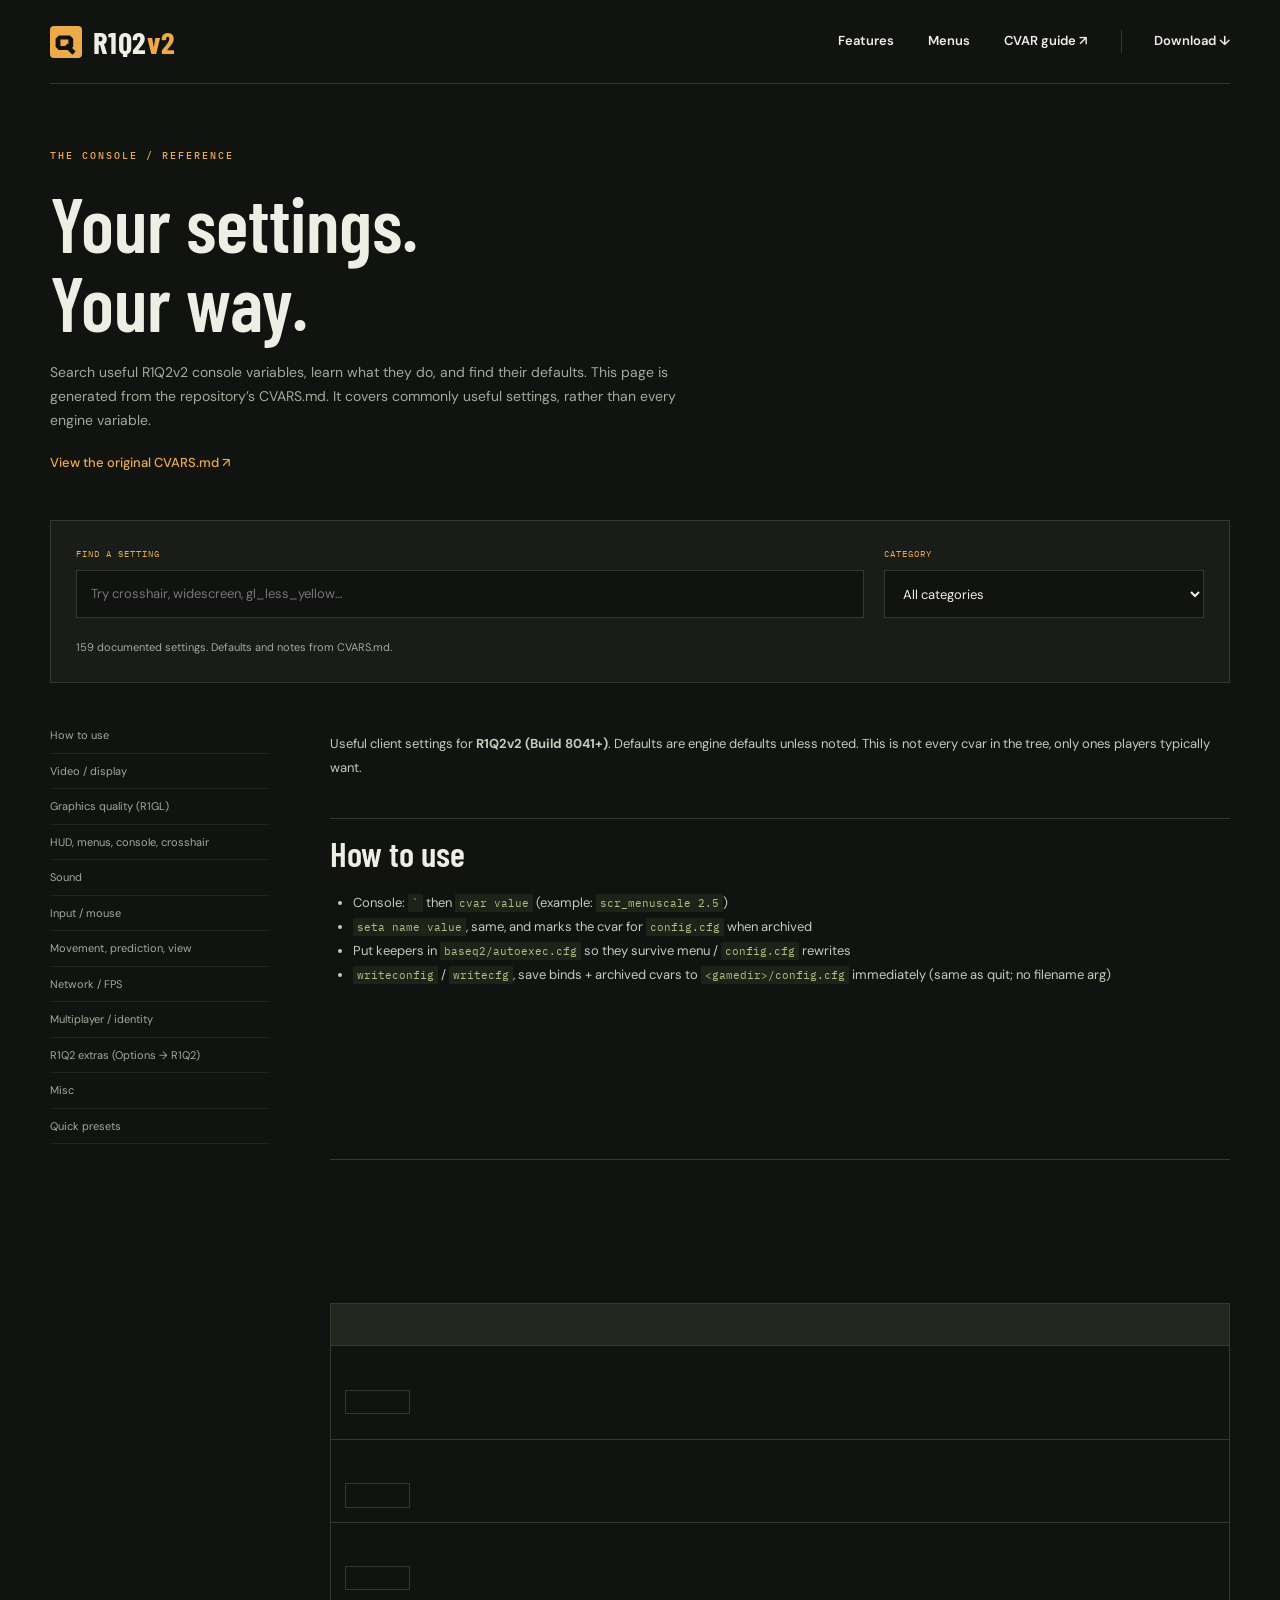
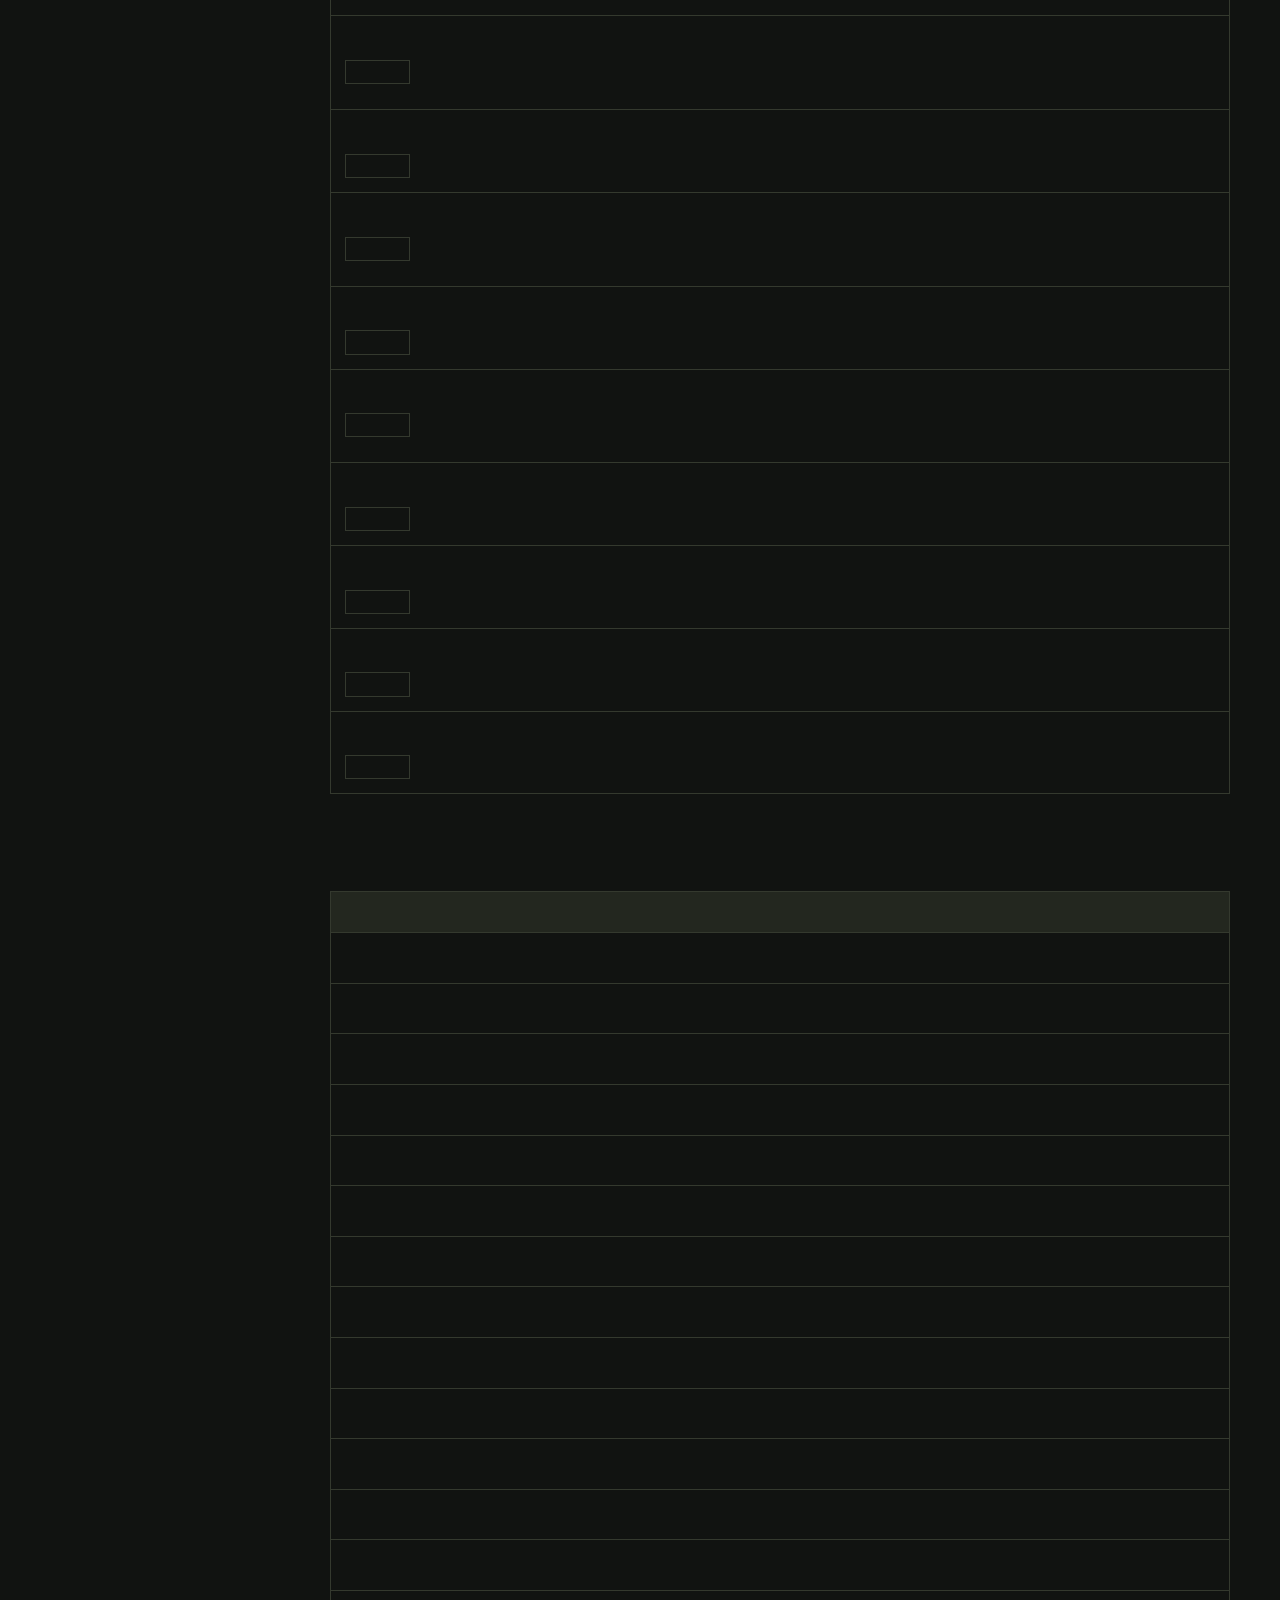
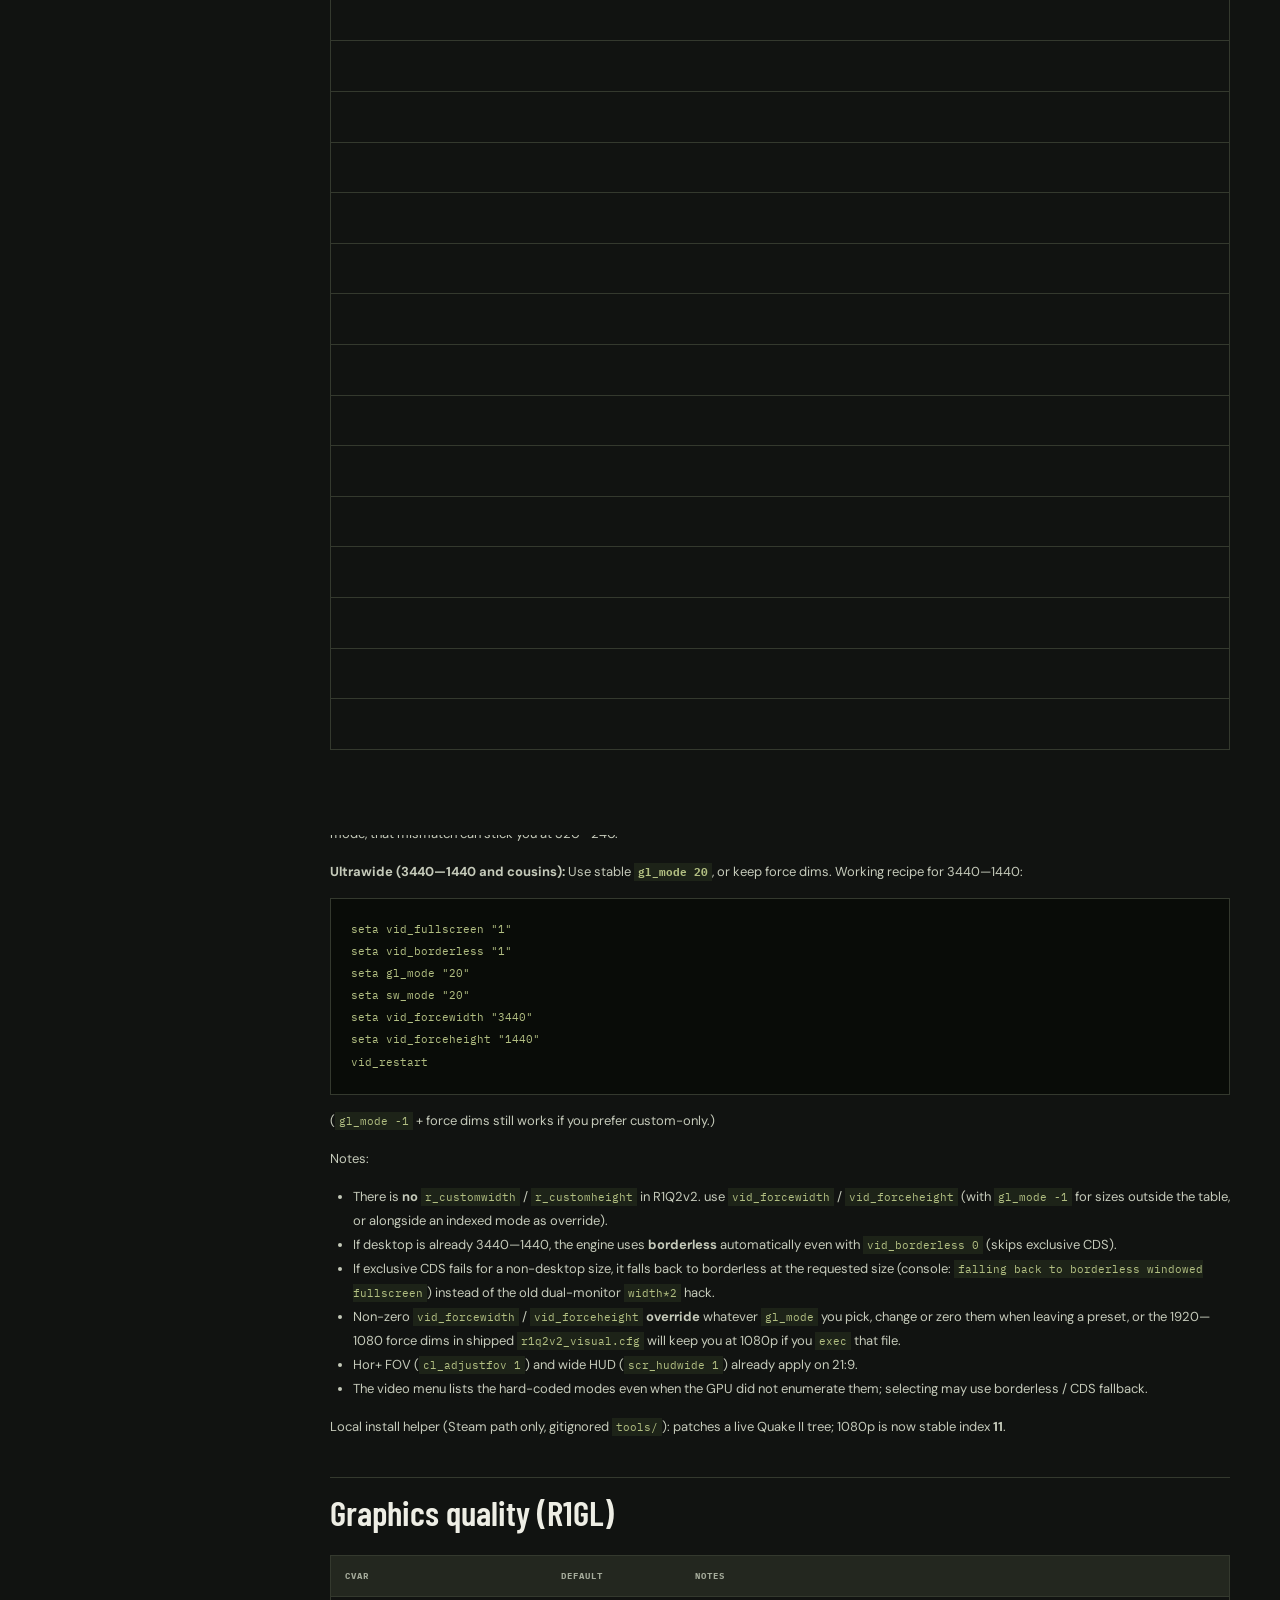
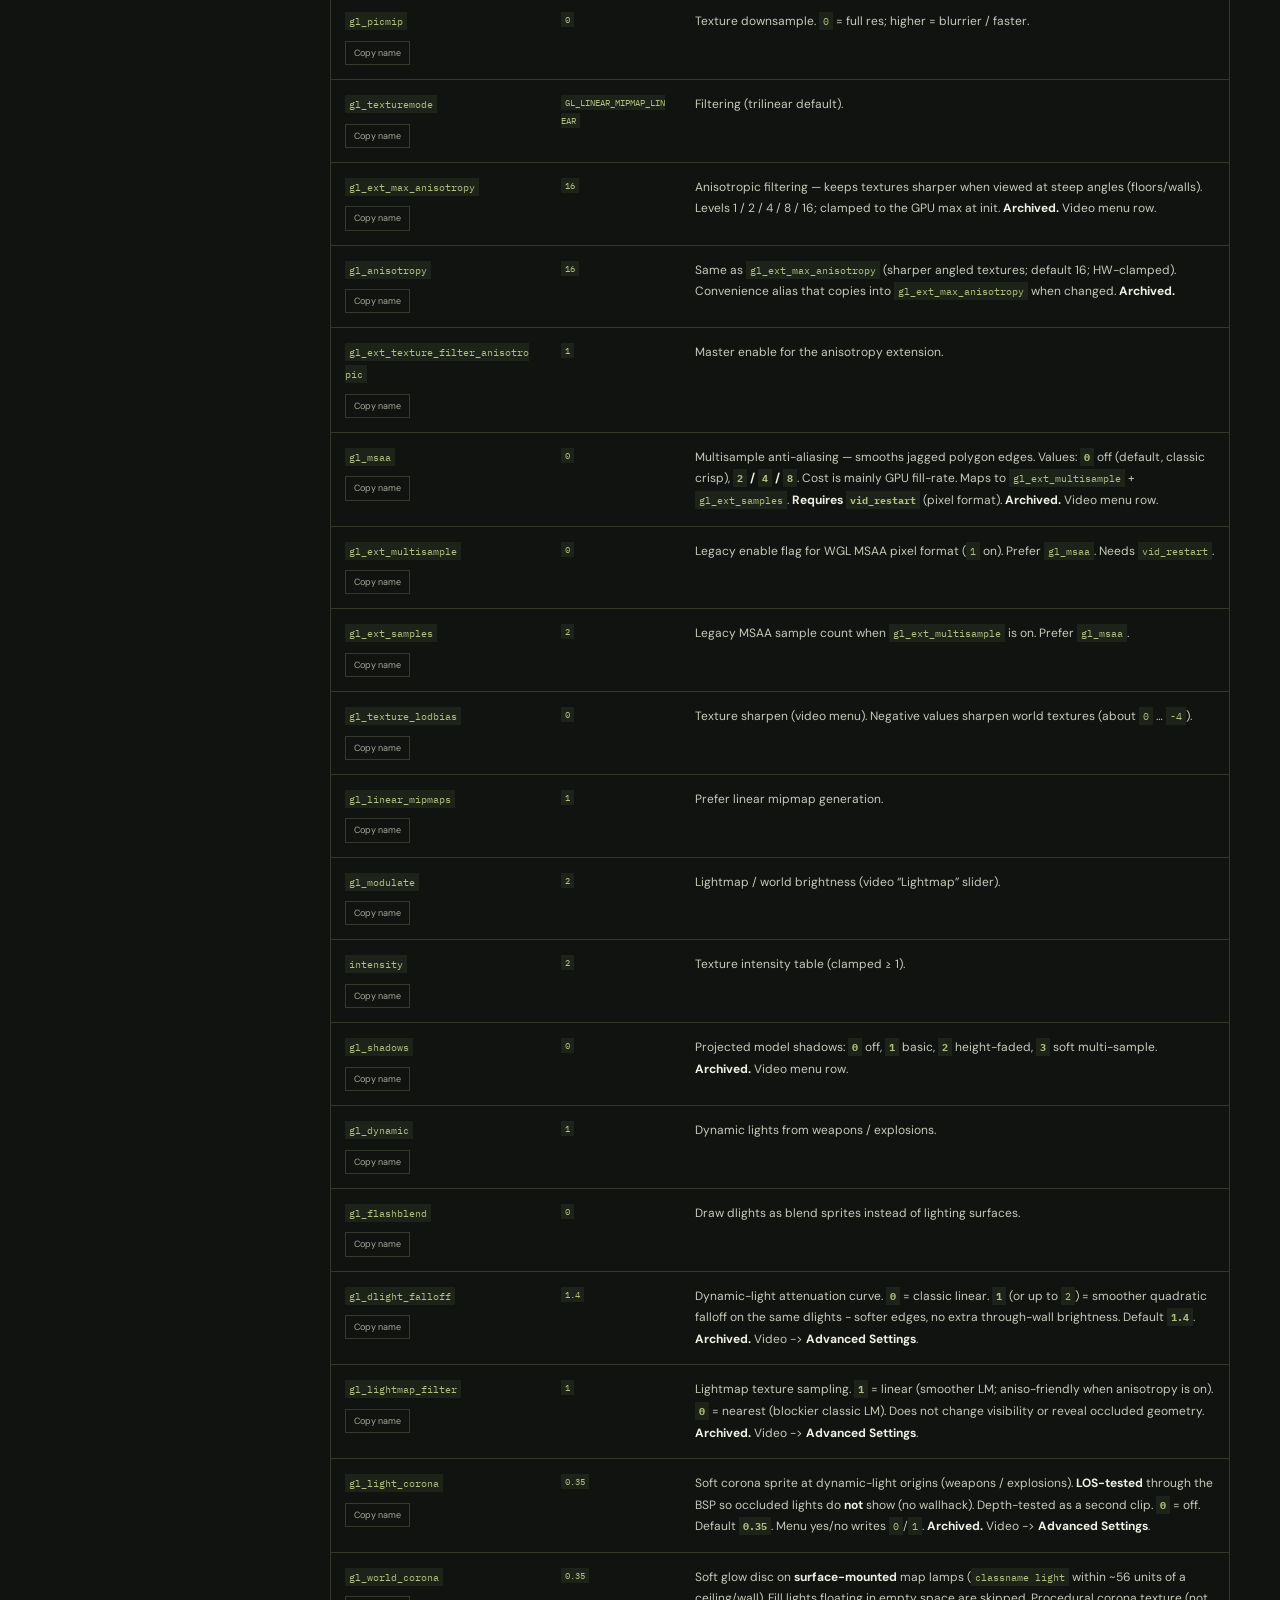
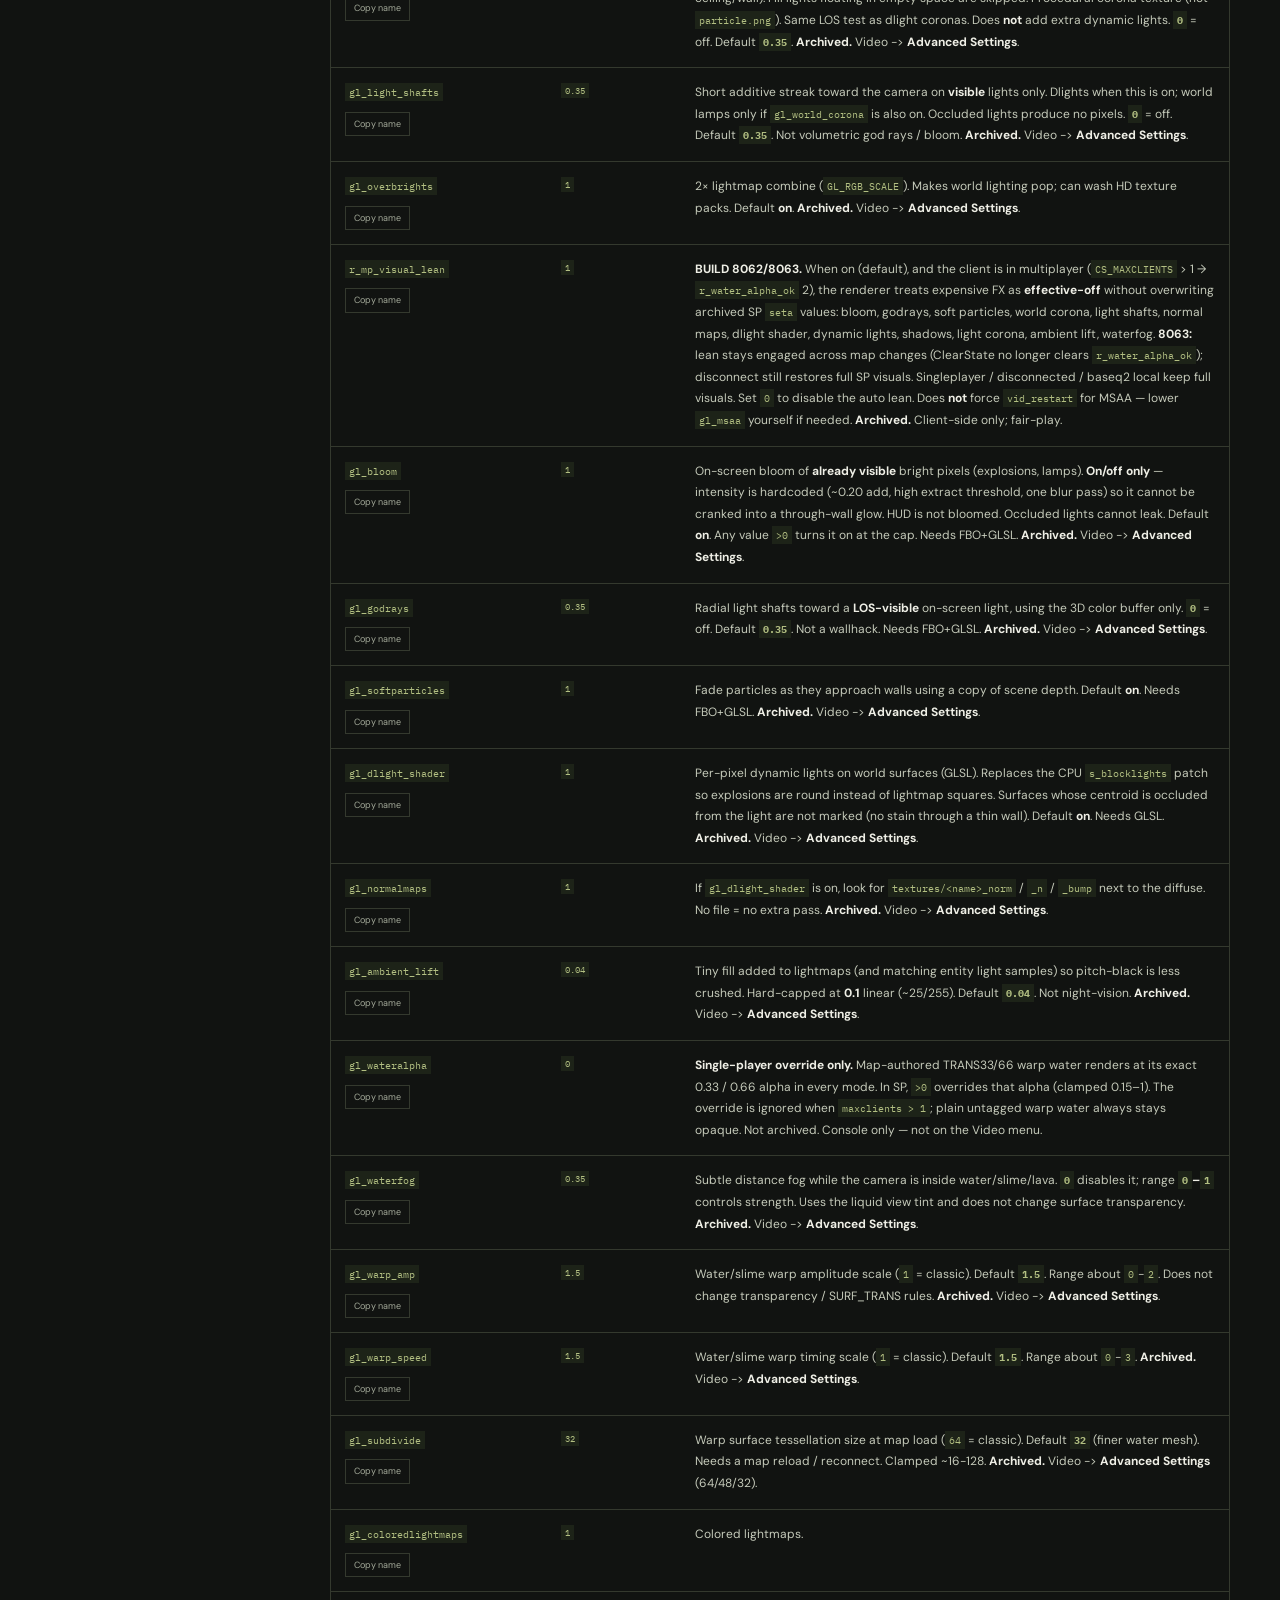
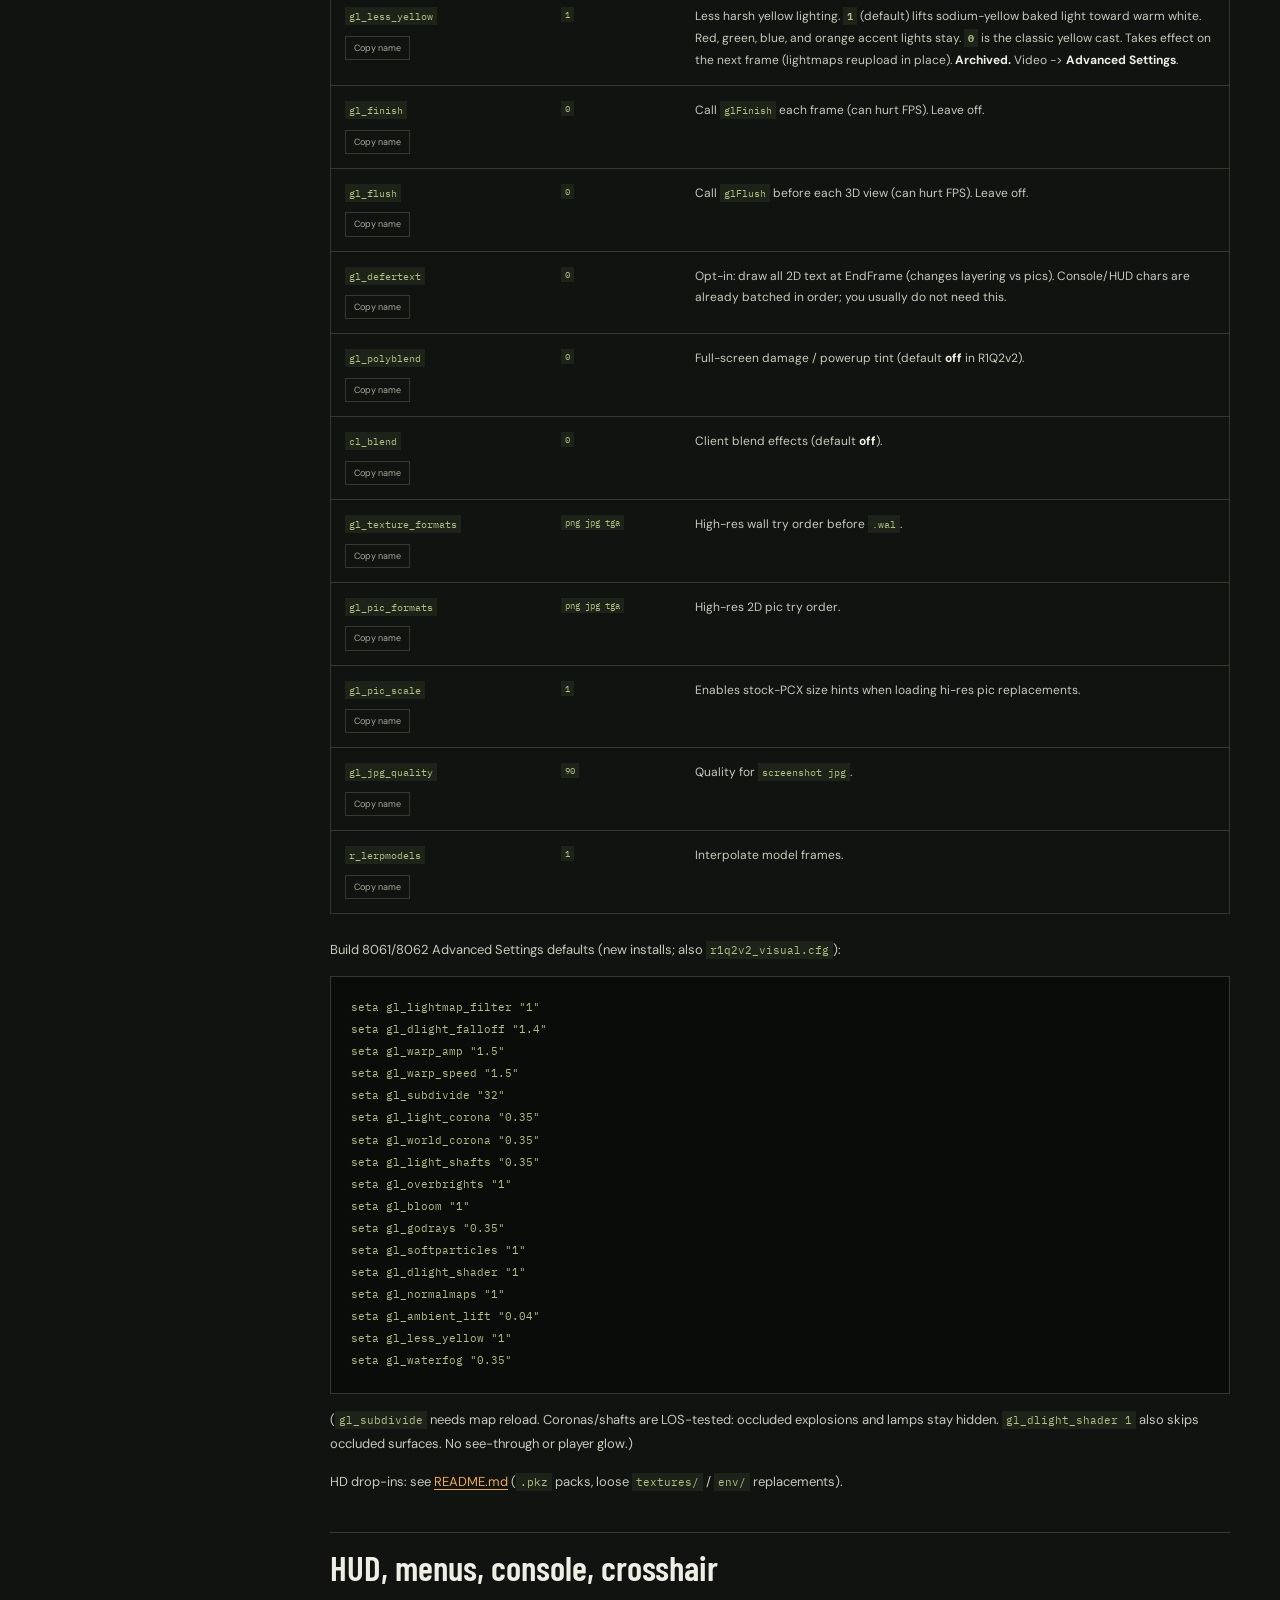
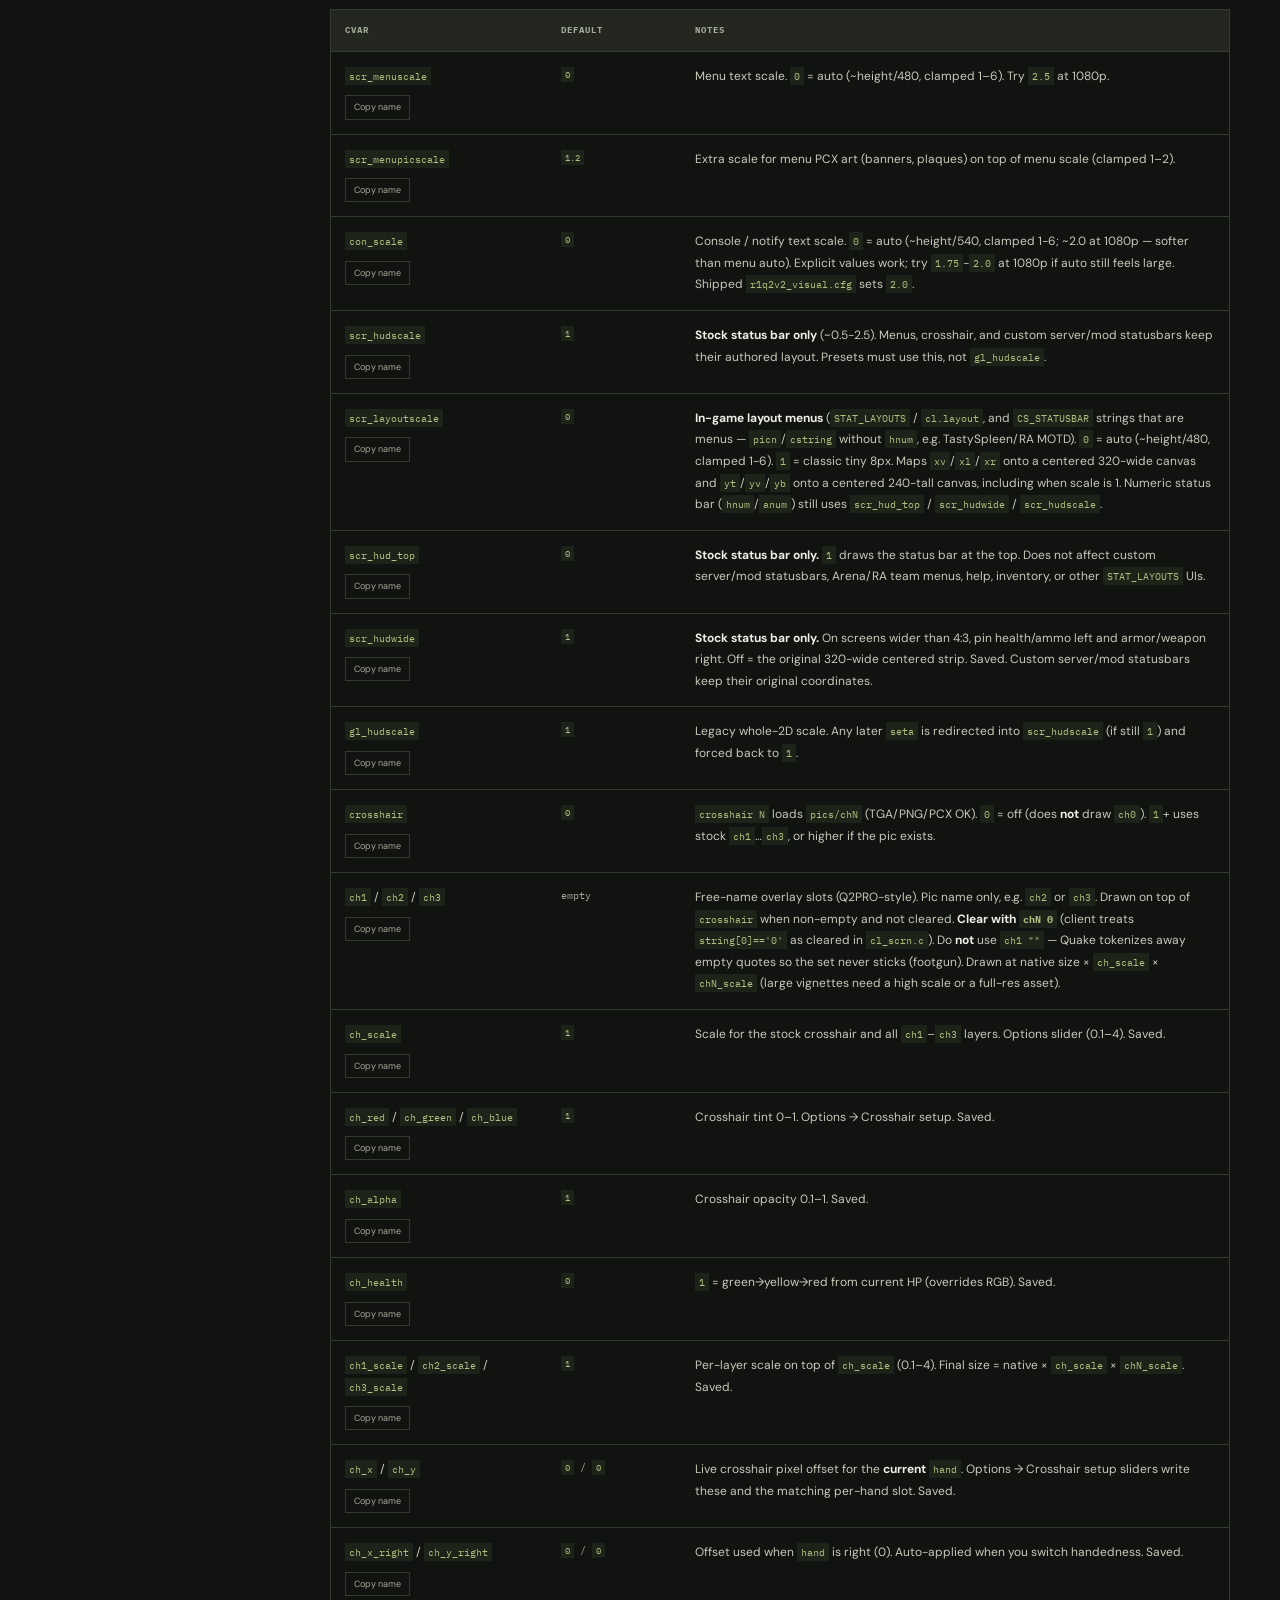
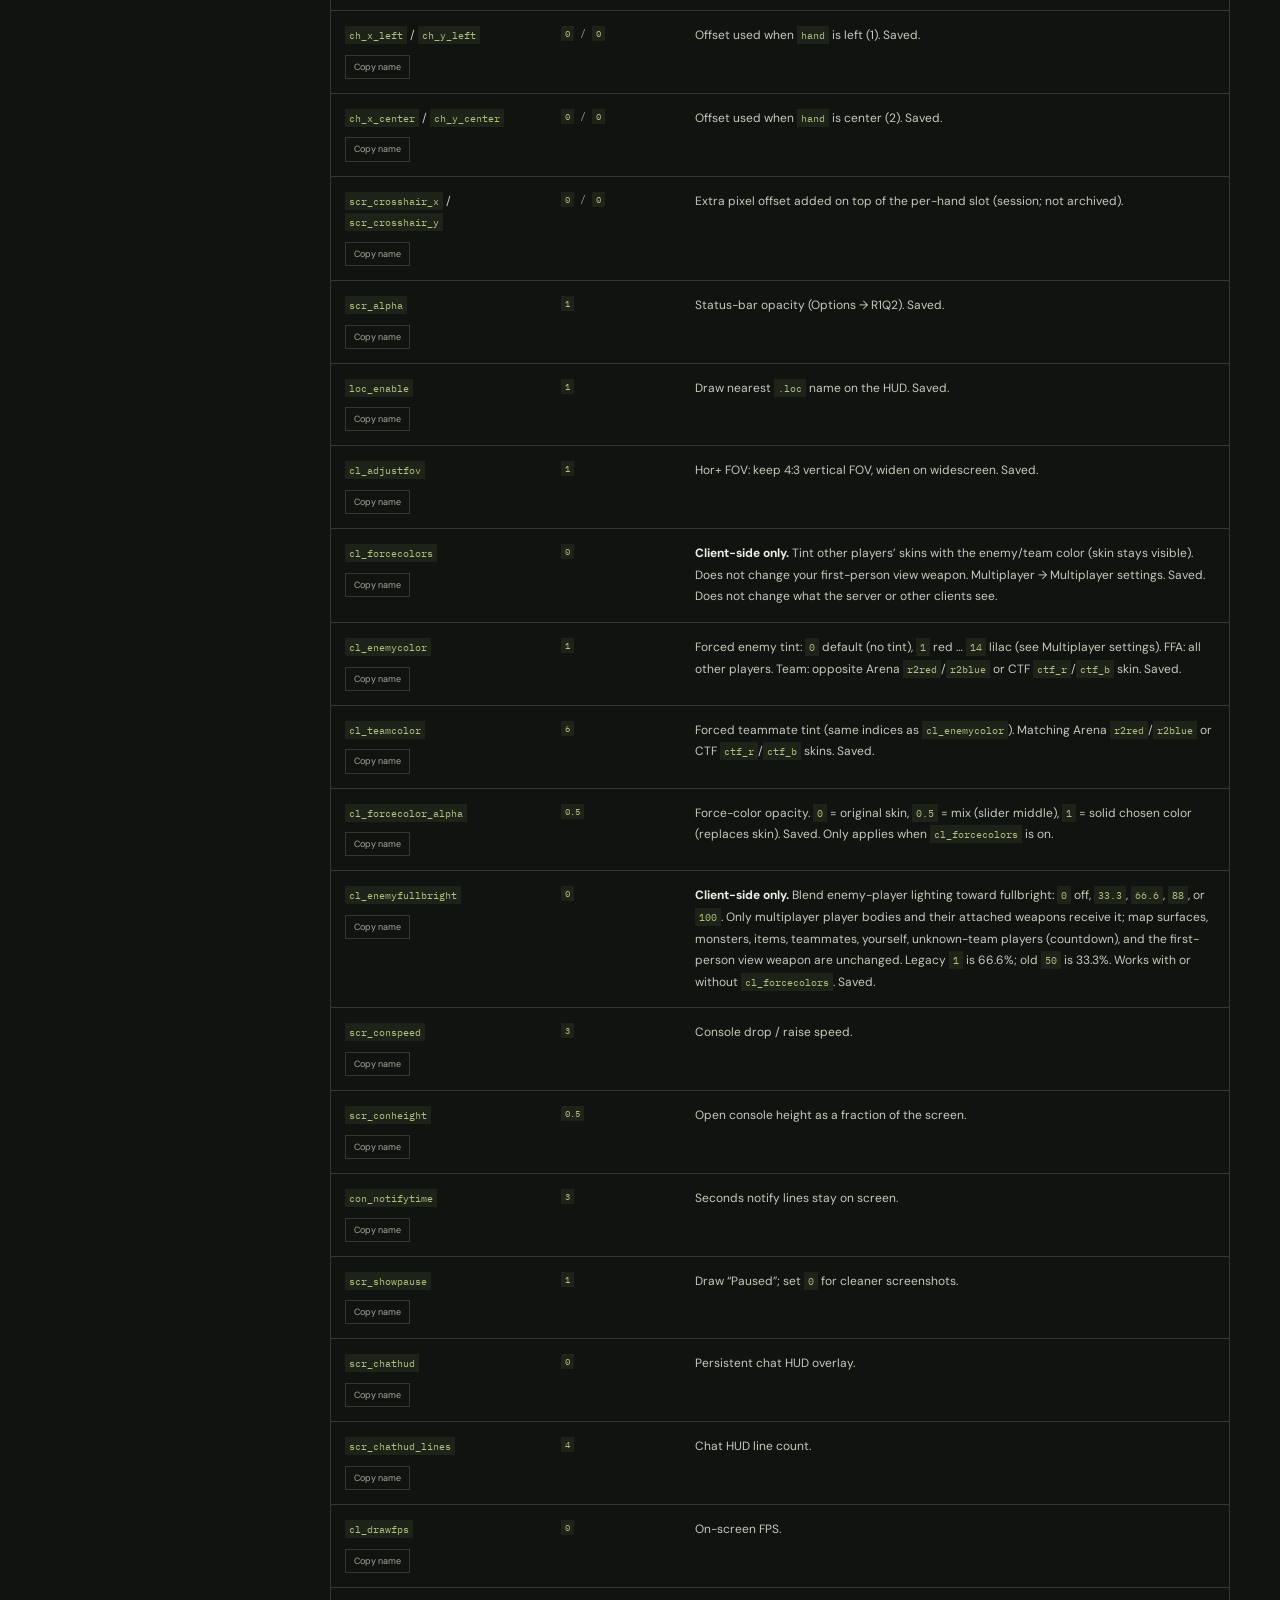
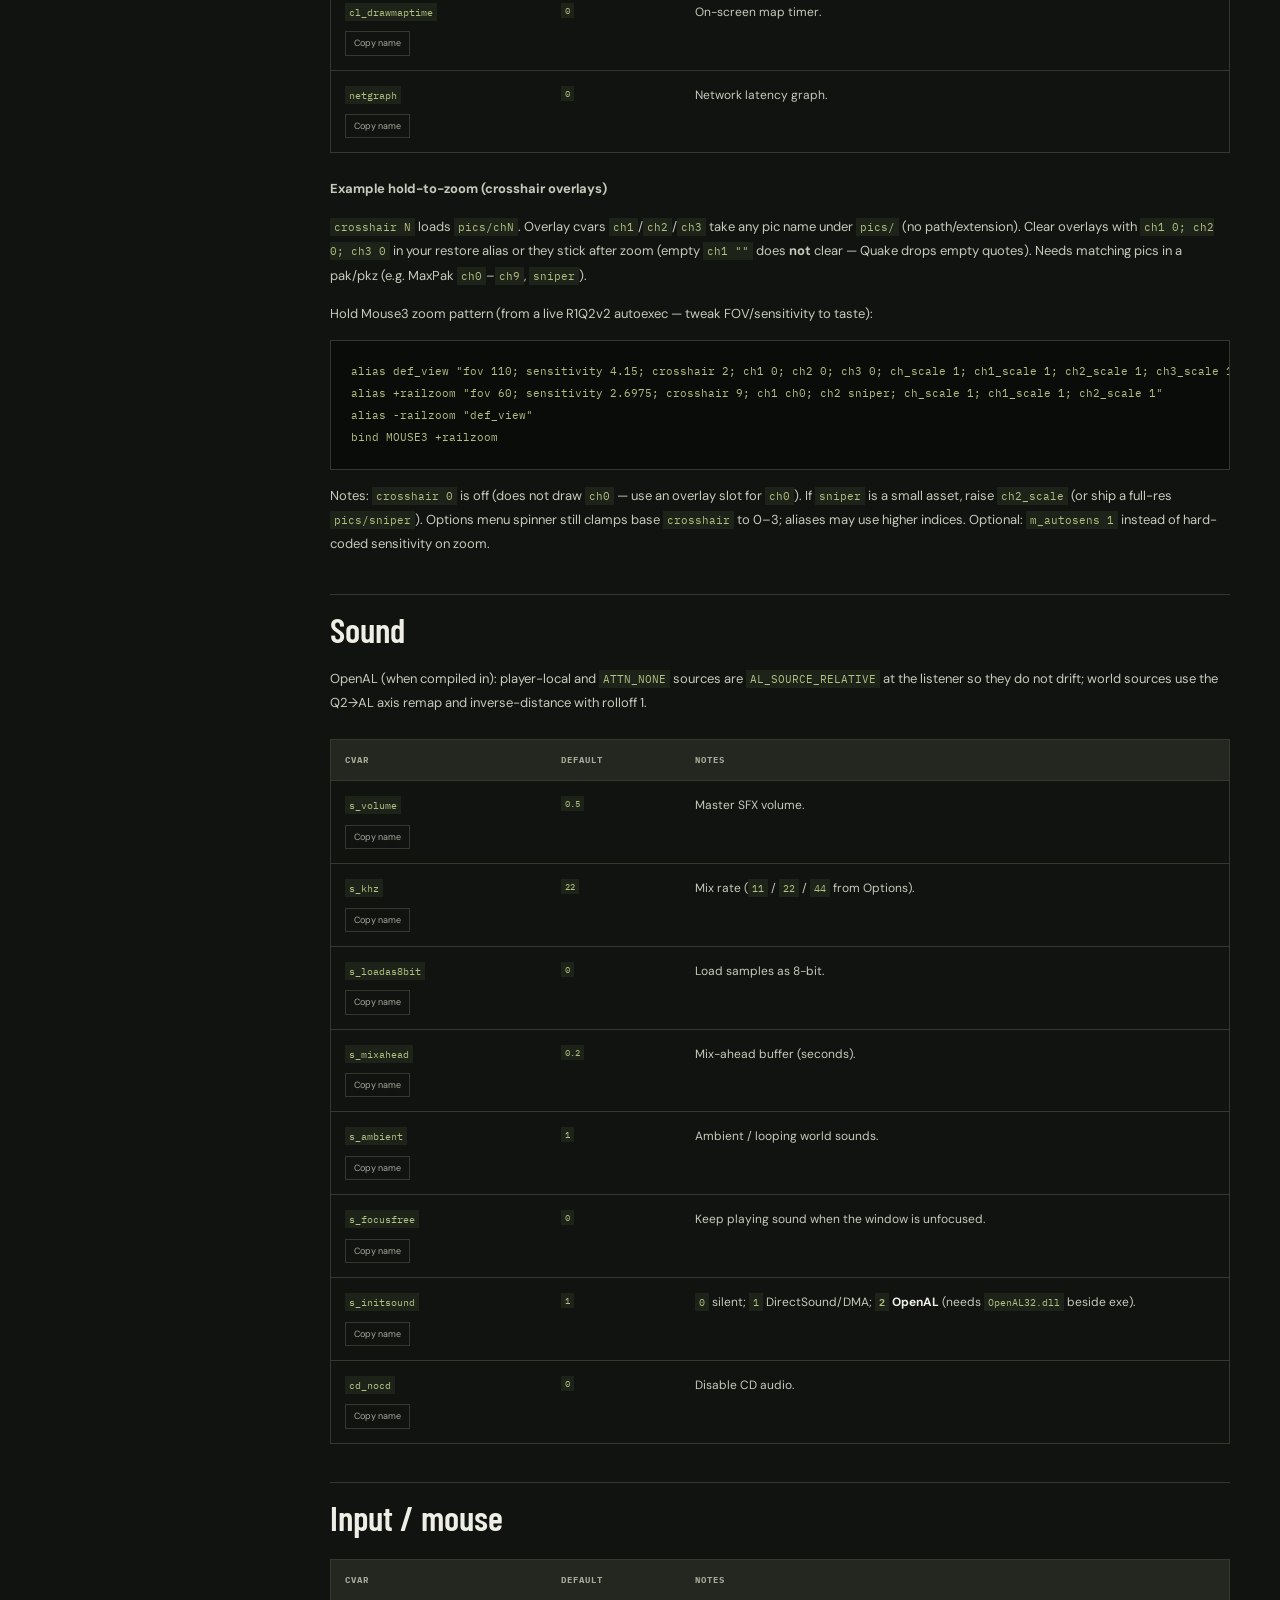
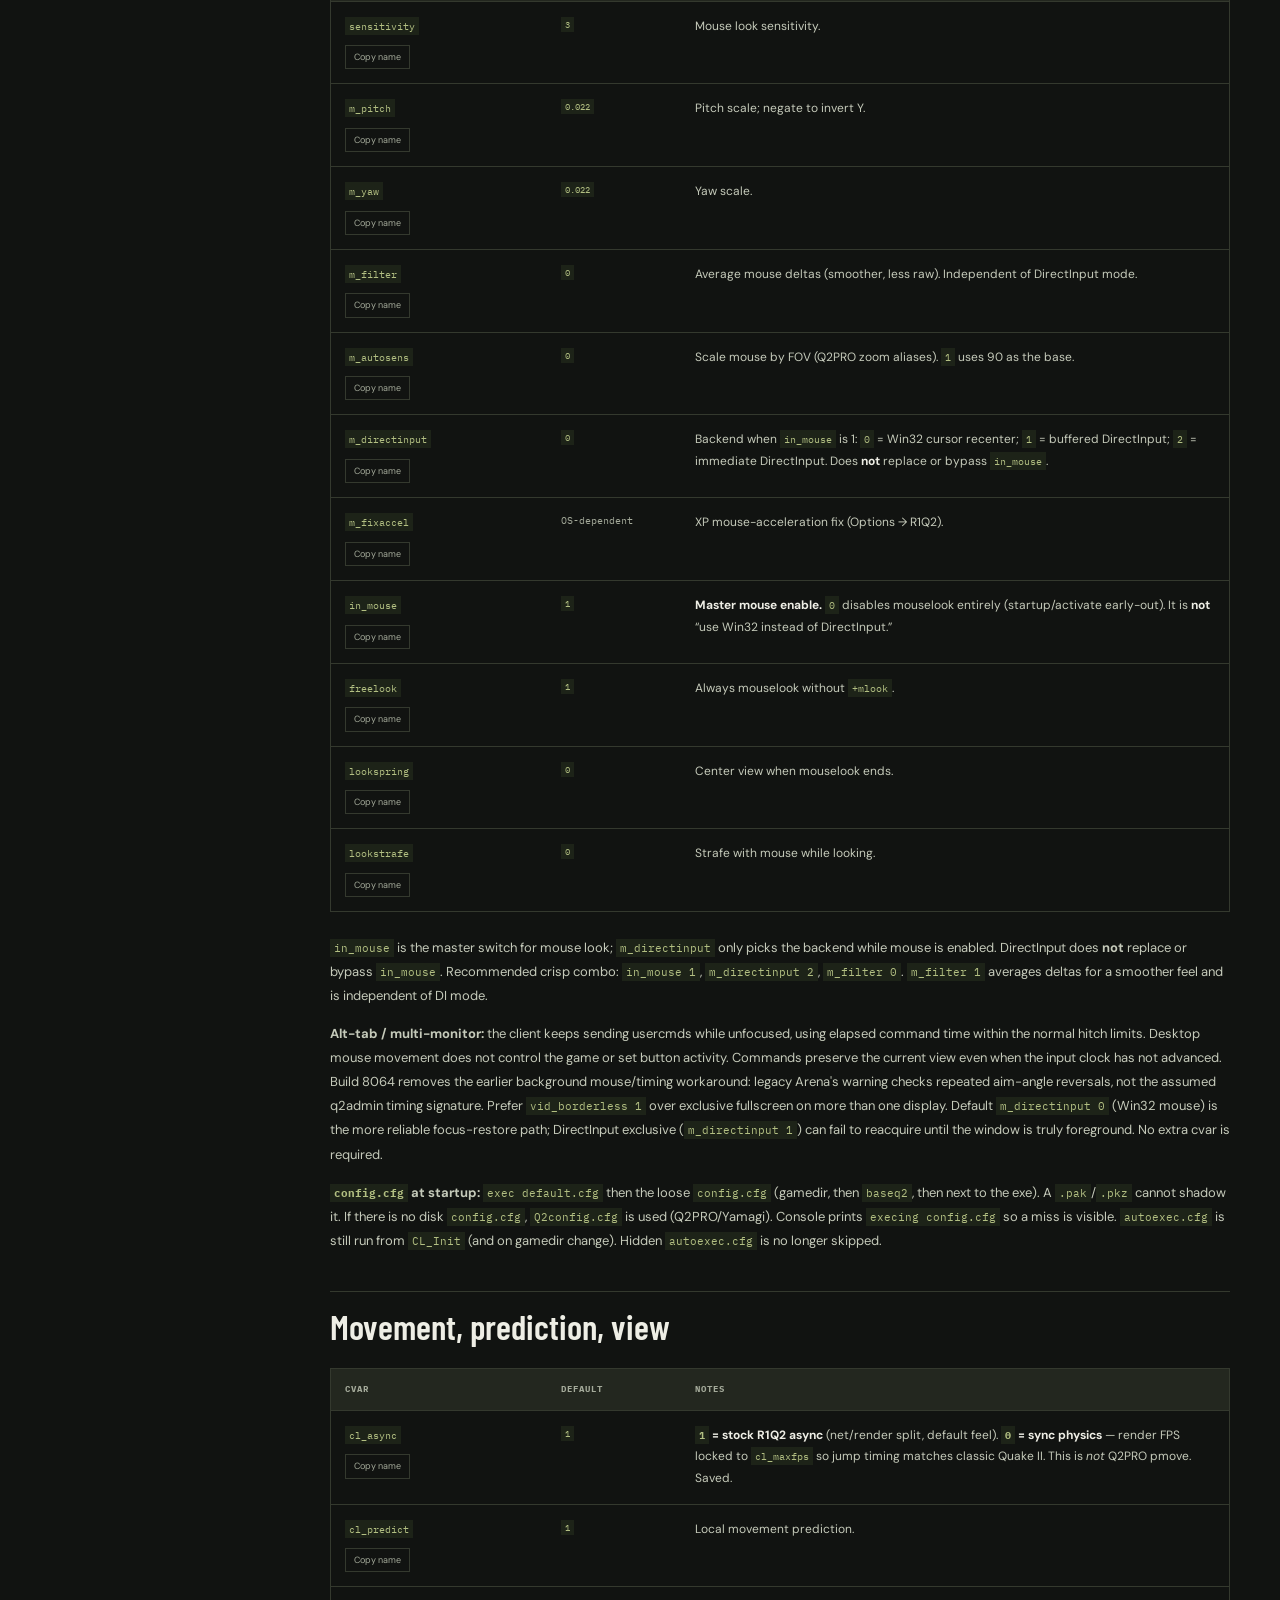
==== docs/cvars.html @ d5d216d2 "Add R1Q2v2 website with stock captures and searchable CVAR guide" ====
<!doctype html>
<html lang="en"><head><meta charset="utf-8"><meta name="viewport" content="width=device-width, initial-scale=1"><meta name="theme-color" content="#111311"><title>CVAR guide — R1Q2v2</title><meta name="description" content="Search R1Q2v2 console settings for display, graphics, HUD, crosshair, input, sound, networking and demos. Generated from CVARS.md."><link rel="canonical" href="https://renegade-android.github.io/R1Q2v2/cvars.html"><link rel="icon" href="assets/mark.svg"><link rel="stylesheet" href="assets/site.css"><script src="assets/cvars.js" defer></script></head>
<body class="reference-page"><a class="skip-link" href="#reference-content">Skip to reference</a><header class="site-header"><a class="brand" href="./"><img src="assets/mark.svg" width="32" height="32" alt=""><span>R1Q2<span class="brand-version">v2</span></span></a><nav aria-label="Main navigation"><a href="./#features">Features</a><a href="./#menus">Menus</a><a href="cvars.html" aria-current="page">CVAR guide ↗</a><a class="nav-download" href="./#download">Download ↓</a></nav></header>
<main><section class="reference-hero"><p class="eyebrow">THE CONSOLE / REFERENCE</p><h1>Your settings.<br>Your way.</h1><p>Search useful R1Q2v2 console variables, learn what they do, and find their defaults. This page is generated from the repository’s CVARS.md. It covers commonly useful settings, rather than every engine variable.</p><a class="text-link" href="https://github.com/RENEGADE-ANDROiD/R1Q2v2/blob/master/CVARS.md">View the original CVARS.md ↗</a></section>
<form class="reference-toolbar" role="search" id="cvar-search-form"><div><label for="cvar-search">FIND A SETTING</label><input type="search" id="cvar-search" name="q" placeholder="Try crosshair, widescreen, gl_less_yellow…" autocomplete="off" aria-controls="reference-content"></div><div><label for="cvar-category">CATEGORY</label><select id="cvar-category" name="category" aria-controls="reference-content"><option value="">All categories</option><option value="video-display">Video / display</option>
<option value="graphics-quality-r1gl">Graphics quality (R1GL)</option>
<option value="hud-menus-console-crosshair">HUD, menus, console, crosshair</option>
<option value="sound">Sound</option>
<option value="input-mouse">Input / mouse</option>
<option value="movement-prediction-view">Movement, prediction, view</option>
<option value="network-fps">Network / FPS</option>
<option value="multiplayer-identity">Multiplayer / identity</option>
<option value="r1q2-extras-options-r1q2">R1Q2 extras (Options → R1Q2)</option>
<option value="misc">Misc</option></select></div><p class="search-meta" id="search-status" role="status" aria-live="polite">159 documented settings. Defaults and notes from CVARS.md.</p></form>
<div class="reference-layout"><nav class="reference-sidebar" aria-label="Reference sections"><a href="#how-to-use">How to use</a>
<a href="#video-display">Video / display</a>
<a href="#graphics-quality-r1gl">Graphics quality (R1GL)</a>
<a href="#hud-menus-console-crosshair">HUD, menus, console, crosshair</a>
<a href="#sound">Sound</a>
<a href="#input-mouse">Input / mouse</a>
<a href="#movement-prediction-view">Movement, prediction, view</a>
<a href="#network-fps">Network / FPS</a>
<a href="#multiplayer-identity">Multiplayer / identity</a>
<a href="#r1q2-extras-options-r1q2">R1Q2 extras (Options → R1Q2)</a>
<a href="#misc">Misc</a>
<a href="#quick-presets">Quick presets</a></nav><article class="reference-content" id="reference-content"><p data-section="introduction">Useful client settings for <strong>R1Q2v2 (Build 8041+)</strong>. Defaults are engine defaults unless noted. This is not every cvar in the tree, only ones players typically want.</p>
<h2 id="how-to-use" data-section="how-to-use">How to use</h2>
<ul data-section="how-to-use">
<li>Console: <code>`</code> then <code>cvar value</code> (example: <code>scr_menuscale 2.5</code>)</li>
<li><code>seta name value</code>, same, and marks the cvar for <code>config.cfg</code> when archived</li>
<li>Put keepers in <code>baseq2/autoexec.cfg</code> so they survive menu / <code>config.cfg</code> rewrites</li>
<li><code>writeconfig</code> / <code>writecfg</code>, save binds + archived cvars to <code>&lt;gamedir&gt;/config.cfg</code> immediately (same as quit; no filename arg)</li>
<li>Many Video Options rows already map to the cvars below</li>
</ul>
<p data-section="how-to-use"><strong>Not in this client:</strong> Q2PRO-only names like <code>cl_movement_feel_mode</code>, <code>cl_mouse_behavior_mode</code>, <code>scr_scale</code> (HUD uses <code>scr_hudscale</code>), <code>sys_viewlog</code> (no AllocConsole client window). There is no Q2PRO pmove. For classic jump <em>timing</em> use <strong>sync physics</strong> (<code>cl_async 0</code>), that only locks render FPS to <code>cl_maxfps</code>. Default <code>cl_async 1</code> is stock R1Q2 async and is the natural R1Q2 feel. Capture with <strong>F12</strong> / <code>screenshot</code>, not the Win10 Print Screen key.</p>
<h2 id="video-display" data-section="video-display">Video / display</h2>
<p data-section="video-display">R1Q2v2 uses <strong><code>gl_mode</code></strong> + <strong><code>vid_forcewidth</code></strong> / <strong><code>vid_forceheight</code></strong> (not Q2PRO&#x27;s <code>vid_geometry</code>). On first run, <code>gl_mode</code> and <code>sw_mode</code> default to your <strong>desktop resolution index</strong> in the mode list (<code>VID_GetDesktopModeIndex</code>).</p>
<div class="reference-table-wrap" data-section="video-display"><table class="cvar-table"><thead><tr>
<th scope="col">Cvar</th>
<th scope="col">Default</th>
<th scope="col">Notes</th>
</tr></thead><tbody>
<tr data-cvar="vid_ref" data-section="video-display" id="cvar-video-display-vid-ref">
<td><code>vid_ref</code><button class="copy-cvar" type="button" data-copy="vid_ref" aria-label="Copy vid_ref">Copy name</button></td>
<td><code>r1gl</code></td>
<td>Renderer module. <strong>R1GL only</strong> on the Video menu (<code>ref_r1gl.dll</code>). Saved <code>vid_ref gl</code> / <code>ncgl</code> / <code>soft</code> remap to <code>r1gl</code> on init. Stock <code>ref_gl.dll</code> and software are not selectable (black / missing DLL on Win10).</td>
</tr>
<tr data-cvar="vid_fullscreen" data-section="video-display" id="cvar-video-display-vid-fullscreen">
<td><code>vid_fullscreen</code><button class="copy-cvar" type="button" data-copy="vid_fullscreen" aria-label="Copy vid_fullscreen">Copy name</button></td>
<td><code>0</code></td>
<td><code>1</code> fullscreen, <code>0</code> windowed.</td>
</tr>
<tr data-cvar="vid_borderless" data-section="video-display" id="cvar-video-display-vid-borderless">
<td><code>vid_borderless</code><button class="copy-cvar" type="button" data-copy="vid_borderless" aria-label="Copy vid_borderless">Copy name</button></td>
<td><code>0</code></td>
<td><code>1</code> = borderless windowed fullscreen (no exclusive <code>ChangeDisplaySettings</code>). <strong>Archived.</strong> Also used automatically when the requested size matches the current desktop mode. Prefer this on ultrawide if exclusive fullscreen fails. Alias intent: same idea as a <code>vid_desktopfs</code> flag.</td>
</tr>
<tr data-cvar="gl_mode" data-section="video-display" id="cvar-video-display-gl-mode">
<td><code>gl_mode</code><button class="copy-cvar" type="button" data-copy="gl_mode" aria-label="Copy gl_mode">Copy name</button></td>
<td>desktop index</td>
<td>OpenGL mode list index. <code>-1</code> = custom size (uses force dims or desktop if unset). Indexed modes use the mode table first; invalid indexed values fall back to the previous mode (often 320—240 if mode <code>0</code>). Custom <code>-1</code> stays sticky when force dims are set.</td>
</tr>
<tr data-cvar="sw_mode" data-section="video-display" id="cvar-video-display-sw-mode">
<td><code>sw_mode</code><button class="copy-cvar" type="button" data-copy="sw_mode" aria-label="Copy sw_mode">Copy name</button></td>
<td>desktop index</td>
<td>Software renderer mode index (video menu). Keep in sync with <code>gl_mode</code> if you use both paths.</td>
</tr>
<tr data-cvar="vid_forcewidth" data-section="video-display" id="cvar-video-display-vid-forcewidth">
<td><code>vid_forcewidth</code><button class="copy-cvar" type="button" data-copy="vid_forcewidth" aria-label="Copy vid_forcewidth">Copy name</button></td>
<td><code>0</code></td>
<td>Target width in pixels. <strong>Archived.</strong> When non-zero, overrides the width from <code>gl_mode</code> (including indexed modes, not only <code>-1</code>). Added to the mode menu list on init / <code>vid_restart</code>.</td>
</tr>
<tr data-cvar="vid_forceheight" data-section="video-display" id="cvar-video-display-vid-forceheight">
<td><code>vid_forceheight</code><button class="copy-cvar" type="button" data-copy="vid_forceheight" aria-label="Copy vid_forceheight">Copy name</button></td>
<td><code>0</code></td>
<td>Target height in pixels. <strong>Archived.</strong> When non-zero, overrides the height from <code>gl_mode</code>.</td>
</tr>
<tr data-cvar="gl_swapinterval" data-section="video-display" id="cvar-video-display-gl-swapinterval">
<td><code>gl_swapinterval</code><button class="copy-cvar" type="button" data-copy="gl_swapinterval" aria-label="Copy gl_swapinterval">Copy name</button></td>
<td><code>0</code></td>
<td>Frame present / sync. <strong><code>0</code></strong> = unlocked (can tear). <strong><code>1</code></strong> = vsync (no tear; may add input lag). <strong><code>-1</code></strong> = adaptive sync / late-tear when the GPU supports it (VRR / FreeSync / Adaptive Sync); falls back to <code>1</code> if not. Video menu: off / on / adaptive. Does not change exclusive FS mode.</td>
</tr>
<tr data-cvar="vid_gamma" data-section="video-display" id="cvar-video-display-vid-gamma">
<td><code>vid_gamma</code><button class="copy-cvar" type="button" data-copy="vid_gamma" aria-label="Copy vid_gamma">Copy name</button></td>
<td><code>1.0</code></td>
<td>Display gamma / brightness path used by the video menu.</td>
</tr>
<tr data-cvar="viewsize" data-section="video-display" id="cvar-video-display-viewsize">
<td><code>viewsize</code><button class="copy-cvar" type="button" data-copy="viewsize" aria-label="Copy viewsize">Copy name</button></td>
<td><code>100</code></td>
<td>3D view percent; below 100 letterboxes the refresh.</td>
</tr>
<tr data-cvar="gl_bitdepth" data-section="video-display" id="cvar-video-display-gl-bitdepth">
<td><code>gl_bitdepth</code><button class="copy-cvar" type="button" data-copy="gl_bitdepth" aria-label="Copy gl_bitdepth">Copy name</button></td>
<td><code>0</code></td>
<td>Color depth request; <code>0</code> = default.</td>
</tr>
<tr data-cvar="vid_xpos" data-section="video-display" id="cvar-video-display-vid-xpos">
<td><code>vid_xpos</code> / <code>vid_ypos</code><button class="copy-cvar" type="button" data-copy="vid_xpos" aria-label="Copy vid_xpos">Copy name</button></td>
<td><code>3</code> / <code>22</code></td>
<td>Window position (windowed).</td>
</tr>
</tbody></table></div>
<p data-section="video-display"><strong>Stable <code>gl_mode</code> indices (hard-coded prefix):</strong> Modes <code>0</code>,<code>27</code> are fixed across machines. <code>EnumDisplaySettings</code> may append extra resolutions after that with <strong>machine-specific</strong> indices — those extras never reorder the prefix.</p>
<div class="reference-table-wrap" data-section="video-display"><table class="data-table"><thead><tr>
<th scope="col">Index</th>
<th scope="col">Resolution</th>
<th scope="col">Notes</th>
</tr></thead><tbody>
<tr>
<td>0</td>
<td>320—240</td>
<td>Classic</td>
</tr>
<tr>
<td>1</td>
<td>640—480</td>
<td>Classic</td>
</tr>
<tr>
<td>2</td>
<td>800—600</td>
<td>Classic</td>
</tr>
<tr>
<td>3</td>
<td>1024—768</td>
<td>Classic</td>
</tr>
<tr>
<td>4</td>
<td>1152—864</td>
<td>Classic</td>
</tr>
<tr>
<td>5</td>
<td>1280—960</td>
<td>Classic</td>
</tr>
<tr>
<td>6</td>
<td>1280—1024</td>
<td>Classic</td>
</tr>
<tr>
<td>7</td>
<td>1600—1200</td>
<td>Classic</td>
</tr>
<tr>
<td>8</td>
<td>1280—720</td>
<td>16:9</td>
</tr>
<tr>
<td>9</td>
<td>1366—768</td>
<td>16:9</td>
</tr>
<tr>
<td>10</td>
<td>1600—900</td>
<td>16:9</td>
</tr>
<tr>
<td><strong>11</strong></td>
<td><strong>1920—1080</strong></td>
<td><strong>16:9 (stable 1080p)</strong></td>
</tr>
<tr>
<td>12</td>
<td>2560—1440</td>
<td>16:9</td>
</tr>
<tr>
<td>13</td>
<td>3840—2160</td>
<td>16:9</td>
</tr>
<tr>
<td>14</td>
<td>1280—800</td>
<td>16:10</td>
</tr>
<tr>
<td>15</td>
<td>1440—900</td>
<td>16:10</td>
</tr>
<tr>
<td>16</td>
<td>1680—1050</td>
<td>16:10</td>
</tr>
<tr>
<td>17</td>
<td>1920—1200</td>
<td>16:10</td>
</tr>
<tr>
<td>18</td>
<td>2560—1600</td>
<td>16:10</td>
</tr>
<tr>
<td>19</td>
<td>2560—1080</td>
<td>Ultrawide 21:9</td>
</tr>
<tr>
<td><strong>20</strong></td>
<td><strong>3440—1440</strong></td>
<td><strong>Ultrawide 21:9 (stable)</strong></td>
</tr>
<tr>
<td>21</td>
<td>3840—1600</td>
<td>Ultrawide 21:9</td>
</tr>
<tr>
<td>22</td>
<td>5120—1440</td>
<td>Ultrawide 21:9</td>
</tr>
<tr>
<td>23</td>
<td>1920—1440</td>
<td>Other</td>
</tr>
<tr>
<td>24</td>
<td>2048—1152</td>
<td>Other</td>
</tr>
<tr>
<td>25</td>
<td>2880—1800</td>
<td>Other</td>
</tr>
<tr>
<td>26</td>
<td>3200—1800</td>
<td>Other</td>
</tr>
<tr>
<td>27</td>
<td>5120—2160</td>
<td>Other</td>
</tr>
</tbody></table></div>
<p data-section="video-display"><strong>1080p preset:</strong> Use stable <strong><code>gl_mode 11</code></strong> (1920—1080). Shipped <a href="https://github.com/RENEGADE-ANDROiD/R1Q2v2/blob/master/baseq2/r1q2v2_visual.cfg"><code>baseq2/r1q2v2_visual.cfg</code></a> sets that index and still pairs <code>vid_forcewidth</code> / <code>vid_forceheight</code> as a backup. Prefer the indexed mode over <code>gl_mode -1</code> when the size is in the table. Avoid mixing <code>gl_mode -1</code> with a saved indexed mode, that mismatch can stick you at 320—240.</p>
<p data-section="video-display"><strong>Ultrawide (3440—1440 and cousins):</strong> Use stable <strong><code>gl_mode 20</code></strong>, or keep force dims. Working recipe for 3440—1440:</p>
<pre><code>seta vid_fullscreen &quot;1&quot;
seta vid_borderless &quot;1&quot;
seta gl_mode &quot;20&quot;
seta sw_mode &quot;20&quot;
seta vid_forcewidth &quot;3440&quot;
seta vid_forceheight &quot;1440&quot;
vid_restart</code></pre>
<p data-section="video-display">(<code>gl_mode -1</code> + force dims still works if you prefer custom-only.)</p>
<p data-section="video-display">Notes:</p>
<ul data-section="video-display">
<li>There is <strong>no</strong> <code>r_customwidth</code> / <code>r_customheight</code> in R1Q2v2. use <code>vid_forcewidth</code> / <code>vid_forceheight</code> (with <code>gl_mode -1</code> for sizes outside the table, or alongside an indexed mode as override).</li>
<li>If desktop is already 3440—1440, the engine uses <strong>borderless</strong> automatically even with <code>vid_borderless 0</code> (skips exclusive CDS).</li>
<li>If exclusive CDS fails for a non-desktop size, it falls back to borderless at the requested size (console: <code>falling back to borderless windowed fullscreen</code>) instead of the old dual-monitor <code>width*2</code> hack.</li>
<li>Non-zero <code>vid_forcewidth</code> / <code>vid_forceheight</code> <strong>override</strong> whatever <code>gl_mode</code> you pick, change or zero them when leaving a preset, or the 1920—1080 force dims in shipped <code>r1q2v2_visual.cfg</code> will keep you at 1080p if you <code>exec</code> that file.</li>
<li>Hor+ FOV (<code>cl_adjustfov 1</code>) and wide HUD (<code>scr_hudwide 1</code>) already apply on 21:9.</li>
<li>The video menu lists the hard-coded modes even when the GPU did not enumerate them; selecting may use borderless / CDS fallback.</li>
</ul>
<p data-section="video-display">Local install helper (Steam path only, gitignored <code>tools/</code>): patches a live Quake II tree; 1080p is now stable index <strong>11</strong>.</p>
<h2 id="graphics-quality-r1gl" data-section="graphics-quality-r1gl">Graphics quality (R1GL)</h2>
<div class="reference-table-wrap" data-section="graphics-quality-r1gl"><table class="cvar-table"><thead><tr>
<th scope="col">Cvar</th>
<th scope="col">Default</th>
<th scope="col">Notes</th>
</tr></thead><tbody>
<tr data-cvar="gl_picmip" data-section="graphics-quality-r1gl" id="cvar-graphics-quality-r1gl-gl-picmip">
<td><code>gl_picmip</code><button class="copy-cvar" type="button" data-copy="gl_picmip" aria-label="Copy gl_picmip">Copy name</button></td>
<td><code>0</code></td>
<td>Texture downsample. <code>0</code> = full res; higher = blurrier / faster.</td>
</tr>
<tr data-cvar="gl_texturemode" data-section="graphics-quality-r1gl" id="cvar-graphics-quality-r1gl-gl-texturemode">
<td><code>gl_texturemode</code><button class="copy-cvar" type="button" data-copy="gl_texturemode" aria-label="Copy gl_texturemode">Copy name</button></td>
<td><code>GL_LINEAR_MIPMAP_LINEAR</code></td>
<td>Filtering (trilinear default).</td>
</tr>
<tr data-cvar="gl_ext_max_anisotropy" data-section="graphics-quality-r1gl" id="cvar-graphics-quality-r1gl-gl-ext-max-anisotropy">
<td><code>gl_ext_max_anisotropy</code><button class="copy-cvar" type="button" data-copy="gl_ext_max_anisotropy" aria-label="Copy gl_ext_max_anisotropy">Copy name</button></td>
<td><code>16</code></td>
<td>Anisotropic filtering — keeps textures sharper when viewed at steep angles (floors/walls). Levels 1 / 2 / 4 / 8 / 16; clamped to the GPU max at init. <strong>Archived.</strong> Video menu row.</td>
</tr>
<tr data-cvar="gl_anisotropy" data-section="graphics-quality-r1gl" id="cvar-graphics-quality-r1gl-gl-anisotropy">
<td><code>gl_anisotropy</code><button class="copy-cvar" type="button" data-copy="gl_anisotropy" aria-label="Copy gl_anisotropy">Copy name</button></td>
<td><code>16</code></td>
<td>Same as <code>gl_ext_max_anisotropy</code> (sharper angled textures; default 16; HW-clamped). Convenience alias that copies into <code>gl_ext_max_anisotropy</code> when changed. <strong>Archived.</strong></td>
</tr>
<tr data-cvar="gl_ext_texture_filter_anisotropic" data-section="graphics-quality-r1gl" id="cvar-graphics-quality-r1gl-gl-ext-texture-filter-anisotropic">
<td><code>gl_ext_texture_filter_anisotropic</code><button class="copy-cvar" type="button" data-copy="gl_ext_texture_filter_anisotropic" aria-label="Copy gl_ext_texture_filter_anisotropic">Copy name</button></td>
<td><code>1</code></td>
<td>Master enable for the anisotropy extension.</td>
</tr>
<tr data-cvar="gl_msaa" data-section="graphics-quality-r1gl" id="cvar-graphics-quality-r1gl-gl-msaa">
<td><code>gl_msaa</code><button class="copy-cvar" type="button" data-copy="gl_msaa" aria-label="Copy gl_msaa">Copy name</button></td>
<td><code>0</code></td>
<td>Multisample anti-aliasing — smooths jagged polygon edges. Values: <strong><code>0</code></strong> off (default, classic crisp), <strong><code>2</code> / <code>4</code> / <code>8</code></strong>. Cost is mainly GPU fill-rate. Maps to <code>gl_ext_multisample</code> + <code>gl_ext_samples</code>. <strong>Requires <code>vid_restart</code></strong> (pixel format). <strong>Archived.</strong> Video menu row.</td>
</tr>
<tr data-cvar="gl_ext_multisample" data-section="graphics-quality-r1gl" id="cvar-graphics-quality-r1gl-gl-ext-multisample">
<td><code>gl_ext_multisample</code><button class="copy-cvar" type="button" data-copy="gl_ext_multisample" aria-label="Copy gl_ext_multisample">Copy name</button></td>
<td><code>0</code></td>
<td>Legacy enable flag for WGL MSAA pixel format (<code>1</code> on). Prefer <code>gl_msaa</code>. Needs <code>vid_restart</code>.</td>
</tr>
<tr data-cvar="gl_ext_samples" data-section="graphics-quality-r1gl" id="cvar-graphics-quality-r1gl-gl-ext-samples">
<td><code>gl_ext_samples</code><button class="copy-cvar" type="button" data-copy="gl_ext_samples" aria-label="Copy gl_ext_samples">Copy name</button></td>
<td><code>2</code></td>
<td>Legacy MSAA sample count when <code>gl_ext_multisample</code> is on. Prefer <code>gl_msaa</code>.</td>
</tr>
<tr data-cvar="gl_texture_lodbias" data-section="graphics-quality-r1gl" id="cvar-graphics-quality-r1gl-gl-texture-lodbias">
<td><code>gl_texture_lodbias</code><button class="copy-cvar" type="button" data-copy="gl_texture_lodbias" aria-label="Copy gl_texture_lodbias">Copy name</button></td>
<td><code>0</code></td>
<td>Texture sharpen (video menu). Negative values sharpen world textures (about <code>0</code> … <code>-4</code>).</td>
</tr>
<tr data-cvar="gl_linear_mipmaps" data-section="graphics-quality-r1gl" id="cvar-graphics-quality-r1gl-gl-linear-mipmaps">
<td><code>gl_linear_mipmaps</code><button class="copy-cvar" type="button" data-copy="gl_linear_mipmaps" aria-label="Copy gl_linear_mipmaps">Copy name</button></td>
<td><code>1</code></td>
<td>Prefer linear mipmap generation.</td>
</tr>
<tr data-cvar="gl_modulate" data-section="graphics-quality-r1gl" id="cvar-graphics-quality-r1gl-gl-modulate">
<td><code>gl_modulate</code><button class="copy-cvar" type="button" data-copy="gl_modulate" aria-label="Copy gl_modulate">Copy name</button></td>
<td><code>2</code></td>
<td>Lightmap / world brightness (video “Lightmap” slider).</td>
</tr>
<tr data-cvar="intensity" data-section="graphics-quality-r1gl" id="cvar-graphics-quality-r1gl-intensity">
<td><code>intensity</code><button class="copy-cvar" type="button" data-copy="intensity" aria-label="Copy intensity">Copy name</button></td>
<td><code>2</code></td>
<td>Texture intensity table (clamped ≥ 1).</td>
</tr>
<tr data-cvar="gl_shadows" data-section="graphics-quality-r1gl" id="cvar-graphics-quality-r1gl-gl-shadows">
<td><code>gl_shadows</code><button class="copy-cvar" type="button" data-copy="gl_shadows" aria-label="Copy gl_shadows">Copy name</button></td>
<td><code>0</code></td>
<td>Projected model shadows: <strong><code>0</code></strong> off, <strong><code>1</code></strong> basic, <strong><code>2</code></strong> height-faded, <strong><code>3</code></strong> soft multi-sample. <strong>Archived.</strong> Video menu row.</td>
</tr>
<tr data-cvar="gl_dynamic" data-section="graphics-quality-r1gl" id="cvar-graphics-quality-r1gl-gl-dynamic">
<td><code>gl_dynamic</code><button class="copy-cvar" type="button" data-copy="gl_dynamic" aria-label="Copy gl_dynamic">Copy name</button></td>
<td><code>1</code></td>
<td>Dynamic lights from weapons / explosions.</td>
</tr>
<tr data-cvar="gl_flashblend" data-section="graphics-quality-r1gl" id="cvar-graphics-quality-r1gl-gl-flashblend">
<td><code>gl_flashblend</code><button class="copy-cvar" type="button" data-copy="gl_flashblend" aria-label="Copy gl_flashblend">Copy name</button></td>
<td><code>0</code></td>
<td>Draw dlights as blend sprites instead of lighting surfaces.</td>
</tr>
<tr data-cvar="gl_dlight_falloff" data-section="graphics-quality-r1gl" id="cvar-graphics-quality-r1gl-gl-dlight-falloff">
<td><code>gl_dlight_falloff</code><button class="copy-cvar" type="button" data-copy="gl_dlight_falloff" aria-label="Copy gl_dlight_falloff">Copy name</button></td>
<td><code>1.4</code></td>
<td>Dynamic-light attenuation curve. <strong><code>0</code></strong> = classic linear. <strong><code>1</code></strong> (or up to <code>2</code>) = smoother quadratic falloff on the same dlights - softer edges, no extra through-wall brightness. Default <strong><code>1.4</code></strong>. <strong>Archived.</strong> Video -&gt; <strong>Advanced Settings</strong>.</td>
</tr>
<tr data-cvar="gl_lightmap_filter" data-section="graphics-quality-r1gl" id="cvar-graphics-quality-r1gl-gl-lightmap-filter">
<td><code>gl_lightmap_filter</code><button class="copy-cvar" type="button" data-copy="gl_lightmap_filter" aria-label="Copy gl_lightmap_filter">Copy name</button></td>
<td><code>1</code></td>
<td>Lightmap texture sampling. <strong><code>1</code></strong> = linear (smoother LM; aniso-friendly when anisotropy is on). <strong><code>0</code></strong> = nearest (blockier classic LM). Does not change visibility or reveal occluded geometry. <strong>Archived.</strong> Video -&gt; <strong>Advanced Settings</strong>.</td>
</tr>
<tr data-cvar="gl_light_corona" data-section="graphics-quality-r1gl" id="cvar-graphics-quality-r1gl-gl-light-corona">
<td><code>gl_light_corona</code><button class="copy-cvar" type="button" data-copy="gl_light_corona" aria-label="Copy gl_light_corona">Copy name</button></td>
<td><code>0.35</code></td>
<td>Soft corona sprite at dynamic-light origins (weapons / explosions). <strong>LOS-tested</strong> through the BSP so occluded lights do <strong>not</strong> show (no wallhack). Depth-tested as a second clip. <strong><code>0</code></strong> = off. Default <strong><code>0.35</code></strong>. Menu yes/no writes <code>0</code>/<code>1</code>. <strong>Archived.</strong> Video -&gt; <strong>Advanced Settings</strong>.</td>
</tr>
<tr data-cvar="gl_world_corona" data-section="graphics-quality-r1gl" id="cvar-graphics-quality-r1gl-gl-world-corona">
<td><code>gl_world_corona</code><button class="copy-cvar" type="button" data-copy="gl_world_corona" aria-label="Copy gl_world_corona">Copy name</button></td>
<td><code>0.35</code></td>
<td>Soft glow disc on <strong>surface-mounted</strong> map lamps (<code>classname light</code> within ~56 units of a ceiling/wall). Fill lights floating in empty space are skipped. Procedural corona texture (not <code>particle.png</code>). Same LOS test as dlight coronas. Does <strong>not</strong> add extra dynamic lights. <strong><code>0</code></strong> = off. Default <strong><code>0.35</code></strong>. <strong>Archived.</strong> Video -&gt; <strong>Advanced Settings</strong>.</td>
</tr>
<tr data-cvar="gl_light_shafts" data-section="graphics-quality-r1gl" id="cvar-graphics-quality-r1gl-gl-light-shafts">
<td><code>gl_light_shafts</code><button class="copy-cvar" type="button" data-copy="gl_light_shafts" aria-label="Copy gl_light_shafts">Copy name</button></td>
<td><code>0.35</code></td>
<td>Short additive streak toward the camera on <strong>visible</strong> lights only. Dlights when this is on; world lamps only if <code>gl_world_corona</code> is also on. Occluded lights produce no pixels. <strong><code>0</code></strong> = off. Default <strong><code>0.35</code></strong>. Not volumetric god rays / bloom. <strong>Archived.</strong> Video -&gt; <strong>Advanced Settings</strong>.</td>
</tr>
<tr data-cvar="gl_overbrights" data-section="graphics-quality-r1gl" id="cvar-graphics-quality-r1gl-gl-overbrights">
<td><code>gl_overbrights</code><button class="copy-cvar" type="button" data-copy="gl_overbrights" aria-label="Copy gl_overbrights">Copy name</button></td>
<td><code>1</code></td>
<td>2× lightmap combine (<code>GL_RGB_SCALE</code>). Makes world lighting pop; can wash HD texture packs. Default <strong>on</strong>. <strong>Archived.</strong> Video -&gt; <strong>Advanced Settings</strong>.</td>
</tr>
<tr data-cvar="r_mp_visual_lean" data-section="graphics-quality-r1gl" id="cvar-graphics-quality-r1gl-r-mp-visual-lean">
<td><code>r_mp_visual_lean</code><button class="copy-cvar" type="button" data-copy="r_mp_visual_lean" aria-label="Copy r_mp_visual_lean">Copy name</button></td>
<td><code>1</code></td>
<td><strong>BUILD 8062/8063.</strong> When on (default), and the client is in multiplayer (<code>CS_MAXCLIENTS</code> &gt; 1 → <code>r_water_alpha_ok</code> 2), the renderer treats expensive FX as <strong>effective-off</strong> without overwriting archived SP <code>seta</code> values: bloom, godrays, soft particles, world corona, light shafts, normal maps, dlight shader, dynamic lights, shadows, light corona, ambient lift, waterfog. <strong>8063:</strong> lean stays engaged across map changes (ClearState no longer clears <code>r_water_alpha_ok</code>); disconnect still restores full SP visuals. Singleplayer / disconnected / baseq2 local keep full visuals. Set <code>0</code> to disable the auto lean. Does <strong>not</strong> force <code>vid_restart</code> for MSAA — lower <code>gl_msaa</code> yourself if needed. <strong>Archived.</strong> Client-side only; fair-play.</td>
</tr>
<tr data-cvar="gl_bloom" data-section="graphics-quality-r1gl" id="cvar-graphics-quality-r1gl-gl-bloom">
<td><code>gl_bloom</code><button class="copy-cvar" type="button" data-copy="gl_bloom" aria-label="Copy gl_bloom">Copy name</button></td>
<td><code>1</code></td>
<td>On-screen bloom of <strong>already visible</strong> bright pixels (explosions, lamps). <strong>On/off only</strong> — intensity is hardcoded (~0.20 add, high extract threshold, one blur pass) so it cannot be cranked into a through-wall glow. HUD is not bloomed. Occluded lights cannot leak. Default <strong>on</strong>. Any value <code>&gt;0</code> turns it on at the cap. Needs FBO+GLSL. <strong>Archived.</strong> Video -&gt; <strong>Advanced Settings</strong>.</td>
</tr>
<tr data-cvar="gl_godrays" data-section="graphics-quality-r1gl" id="cvar-graphics-quality-r1gl-gl-godrays">
<td><code>gl_godrays</code><button class="copy-cvar" type="button" data-copy="gl_godrays" aria-label="Copy gl_godrays">Copy name</button></td>
<td><code>0.35</code></td>
<td>Radial light shafts toward a <strong>LOS-visible</strong> on-screen light, using the 3D color buffer only. <strong><code>0</code></strong> = off. Default <strong><code>0.35</code></strong>. Not a wallhack. Needs FBO+GLSL. <strong>Archived.</strong> Video -&gt; <strong>Advanced Settings</strong>.</td>
</tr>
<tr data-cvar="gl_softparticles" data-section="graphics-quality-r1gl" id="cvar-graphics-quality-r1gl-gl-softparticles">
<td><code>gl_softparticles</code><button class="copy-cvar" type="button" data-copy="gl_softparticles" aria-label="Copy gl_softparticles">Copy name</button></td>
<td><code>1</code></td>
<td>Fade particles as they approach walls using a copy of scene depth. Default <strong>on</strong>. Needs FBO+GLSL. <strong>Archived.</strong> Video -&gt; <strong>Advanced Settings</strong>.</td>
</tr>
<tr data-cvar="gl_dlight_shader" data-section="graphics-quality-r1gl" id="cvar-graphics-quality-r1gl-gl-dlight-shader">
<td><code>gl_dlight_shader</code><button class="copy-cvar" type="button" data-copy="gl_dlight_shader" aria-label="Copy gl_dlight_shader">Copy name</button></td>
<td><code>1</code></td>
<td>Per-pixel dynamic lights on world surfaces (GLSL). Replaces the CPU <code>s_blocklights</code> patch so explosions are round instead of lightmap squares. Surfaces whose centroid is occluded from the light are not marked (no stain through a thin wall). Default <strong>on</strong>. Needs GLSL. <strong>Archived.</strong> Video -&gt; <strong>Advanced Settings</strong>.</td>
</tr>
<tr data-cvar="gl_normalmaps" data-section="graphics-quality-r1gl" id="cvar-graphics-quality-r1gl-gl-normalmaps">
<td><code>gl_normalmaps</code><button class="copy-cvar" type="button" data-copy="gl_normalmaps" aria-label="Copy gl_normalmaps">Copy name</button></td>
<td><code>1</code></td>
<td>If <code>gl_dlight_shader</code> is on, look for <code>textures/&lt;name&gt;_norm</code> / <code>_n</code> / <code>_bump</code> next to the diffuse. No file = no extra pass. <strong>Archived.</strong> Video -&gt; <strong>Advanced Settings</strong>.</td>
</tr>
<tr data-cvar="gl_ambient_lift" data-section="graphics-quality-r1gl" id="cvar-graphics-quality-r1gl-gl-ambient-lift">
<td><code>gl_ambient_lift</code><button class="copy-cvar" type="button" data-copy="gl_ambient_lift" aria-label="Copy gl_ambient_lift">Copy name</button></td>
<td><code>0.04</code></td>
<td>Tiny fill added to lightmaps (and matching entity light samples) so pitch-black is less crushed. Hard-capped at <strong>0.1</strong> linear (~25/255). Default <strong><code>0.04</code></strong>. Not night-vision. <strong>Archived.</strong> Video -&gt; <strong>Advanced Settings</strong>.</td>
</tr>
<tr data-cvar="gl_wateralpha" data-section="graphics-quality-r1gl" id="cvar-graphics-quality-r1gl-gl-wateralpha">
<td><code>gl_wateralpha</code><button class="copy-cvar" type="button" data-copy="gl_wateralpha" aria-label="Copy gl_wateralpha">Copy name</button></td>
<td><code>0</code></td>
<td><strong>Single-player override only.</strong> Map-authored TRANS33/66 warp water renders at its exact 0.33 / 0.66 alpha in every mode. In SP, <code>&gt;0</code> overrides that alpha (clamped 0.15–1). The override is ignored when <code>maxclients &gt; 1</code>; plain untagged warp water always stays opaque. Not archived. Console only — not on the Video menu.</td>
</tr>
<tr data-cvar="gl_waterfog" data-section="graphics-quality-r1gl" id="cvar-graphics-quality-r1gl-gl-waterfog">
<td><code>gl_waterfog</code><button class="copy-cvar" type="button" data-copy="gl_waterfog" aria-label="Copy gl_waterfog">Copy name</button></td>
<td><code>0.35</code></td>
<td>Subtle distance fog while the camera is inside water/slime/lava. <strong><code>0</code></strong> disables it; range <strong><code>0</code>–<code>1</code></strong> controls strength. Uses the liquid view tint and does not change surface transparency. <strong>Archived.</strong> Video -&gt; <strong>Advanced Settings</strong>.</td>
</tr>
<tr data-cvar="gl_warp_amp" data-section="graphics-quality-r1gl" id="cvar-graphics-quality-r1gl-gl-warp-amp">
<td><code>gl_warp_amp</code><button class="copy-cvar" type="button" data-copy="gl_warp_amp" aria-label="Copy gl_warp_amp">Copy name</button></td>
<td><code>1.5</code></td>
<td>Water/slime warp amplitude scale (<code>1</code> = classic). Default <strong><code>1.5</code></strong>. Range about <code>0</code>-<code>2</code>. Does not change transparency / SURF_TRANS rules. <strong>Archived.</strong> Video -&gt; <strong>Advanced Settings</strong>.</td>
</tr>
<tr data-cvar="gl_warp_speed" data-section="graphics-quality-r1gl" id="cvar-graphics-quality-r1gl-gl-warp-speed">
<td><code>gl_warp_speed</code><button class="copy-cvar" type="button" data-copy="gl_warp_speed" aria-label="Copy gl_warp_speed">Copy name</button></td>
<td><code>1.5</code></td>
<td>Water/slime warp timing scale (<code>1</code> = classic). Default <strong><code>1.5</code></strong>. Range about <code>0</code>-<code>3</code>. <strong>Archived.</strong> Video -&gt; <strong>Advanced Settings</strong>.</td>
</tr>
<tr data-cvar="gl_subdivide" data-section="graphics-quality-r1gl" id="cvar-graphics-quality-r1gl-gl-subdivide">
<td><code>gl_subdivide</code><button class="copy-cvar" type="button" data-copy="gl_subdivide" aria-label="Copy gl_subdivide">Copy name</button></td>
<td><code>32</code></td>
<td>Warp surface tessellation size at map load (<code>64</code> = classic). Default <strong><code>32</code></strong> (finer water mesh). Needs a map reload / reconnect. Clamped ~16-128. <strong>Archived.</strong> Video -&gt; <strong>Advanced Settings</strong> (64/48/32).</td>
</tr>
<tr data-cvar="gl_coloredlightmaps" data-section="graphics-quality-r1gl" id="cvar-graphics-quality-r1gl-gl-coloredlightmaps">
<td><code>gl_coloredlightmaps</code><button class="copy-cvar" type="button" data-copy="gl_coloredlightmaps" aria-label="Copy gl_coloredlightmaps">Copy name</button></td>
<td><code>1</code></td>
<td>Colored lightmaps.</td>
</tr>
<tr data-cvar="gl_less_yellow" data-section="graphics-quality-r1gl" id="cvar-graphics-quality-r1gl-gl-less-yellow">
<td><code>gl_less_yellow</code><button class="copy-cvar" type="button" data-copy="gl_less_yellow" aria-label="Copy gl_less_yellow">Copy name</button></td>
<td><code>1</code></td>
<td>Less harsh yellow lighting. <strong><code>1</code></strong> (default) lifts sodium-yellow baked light toward warm white. Red, green, blue, and orange accent lights stay. <strong><code>0</code></strong> is the classic yellow cast. Takes effect on the next frame (lightmaps reupload in place). <strong>Archived.</strong> Video -&gt; <strong>Advanced Settings</strong>.</td>
</tr>
<tr data-cvar="gl_finish" data-section="graphics-quality-r1gl" id="cvar-graphics-quality-r1gl-gl-finish">
<td><code>gl_finish</code><button class="copy-cvar" type="button" data-copy="gl_finish" aria-label="Copy gl_finish">Copy name</button></td>
<td><code>0</code></td>
<td>Call <code>glFinish</code> each frame (can hurt FPS). Leave off.</td>
</tr>
<tr data-cvar="gl_flush" data-section="graphics-quality-r1gl" id="cvar-graphics-quality-r1gl-gl-flush">
<td><code>gl_flush</code><button class="copy-cvar" type="button" data-copy="gl_flush" aria-label="Copy gl_flush">Copy name</button></td>
<td><code>0</code></td>
<td>Call <code>glFlush</code> before each 3D view (can hurt FPS). Leave off.</td>
</tr>
<tr data-cvar="gl_defertext" data-section="graphics-quality-r1gl" id="cvar-graphics-quality-r1gl-gl-defertext">
<td><code>gl_defertext</code><button class="copy-cvar" type="button" data-copy="gl_defertext" aria-label="Copy gl_defertext">Copy name</button></td>
<td><code>0</code></td>
<td>Opt-in: draw all 2D text at EndFrame (changes layering vs pics). Console/HUD chars are already batched in order; you usually do not need this.</td>
</tr>
<tr data-cvar="gl_polyblend" data-section="graphics-quality-r1gl" id="cvar-graphics-quality-r1gl-gl-polyblend">
<td><code>gl_polyblend</code><button class="copy-cvar" type="button" data-copy="gl_polyblend" aria-label="Copy gl_polyblend">Copy name</button></td>
<td><code>0</code></td>
<td>Full-screen damage / powerup tint (default <strong>off</strong> in R1Q2v2).</td>
</tr>
<tr data-cvar="cl_blend" data-section="graphics-quality-r1gl" id="cvar-graphics-quality-r1gl-cl-blend">
<td><code>cl_blend</code><button class="copy-cvar" type="button" data-copy="cl_blend" aria-label="Copy cl_blend">Copy name</button></td>
<td><code>0</code></td>
<td>Client blend effects (default <strong>off</strong>).</td>
</tr>
<tr data-cvar="gl_texture_formats" data-section="graphics-quality-r1gl" id="cvar-graphics-quality-r1gl-gl-texture-formats">
<td><code>gl_texture_formats</code><button class="copy-cvar" type="button" data-copy="gl_texture_formats" aria-label="Copy gl_texture_formats">Copy name</button></td>
<td><code>png jpg tga</code></td>
<td>High-res wall try order before <code>.wal</code>.</td>
</tr>
<tr data-cvar="gl_pic_formats" data-section="graphics-quality-r1gl" id="cvar-graphics-quality-r1gl-gl-pic-formats">
<td><code>gl_pic_formats</code><button class="copy-cvar" type="button" data-copy="gl_pic_formats" aria-label="Copy gl_pic_formats">Copy name</button></td>
<td><code>png jpg tga</code></td>
<td>High-res 2D pic try order.</td>
</tr>
<tr data-cvar="gl_pic_scale" data-section="graphics-quality-r1gl" id="cvar-graphics-quality-r1gl-gl-pic-scale">
<td><code>gl_pic_scale</code><button class="copy-cvar" type="button" data-copy="gl_pic_scale" aria-label="Copy gl_pic_scale">Copy name</button></td>
<td><code>1</code></td>
<td>Enables stock-PCX size hints when loading hi-res pic replacements.</td>
</tr>
<tr data-cvar="gl_jpg_quality" data-section="graphics-quality-r1gl" id="cvar-graphics-quality-r1gl-gl-jpg-quality">
<td><code>gl_jpg_quality</code><button class="copy-cvar" type="button" data-copy="gl_jpg_quality" aria-label="Copy gl_jpg_quality">Copy name</button></td>
<td><code>90</code></td>
<td>Quality for <code>screenshot jpg</code>.</td>
</tr>
<tr data-cvar="r_lerpmodels" data-section="graphics-quality-r1gl" id="cvar-graphics-quality-r1gl-r-lerpmodels">
<td><code>r_lerpmodels</code><button class="copy-cvar" type="button" data-copy="r_lerpmodels" aria-label="Copy r_lerpmodels">Copy name</button></td>
<td><code>1</code></td>
<td>Interpolate model frames.</td>
</tr>
</tbody></table></div>
<p data-section="graphics-quality-r1gl">Build 8061/8062 Advanced Settings defaults (new installs; also <code>r1q2v2_visual.cfg</code>):</p>
<pre><code>seta gl_lightmap_filter &quot;1&quot;
seta gl_dlight_falloff &quot;1.4&quot;
seta gl_warp_amp &quot;1.5&quot;
seta gl_warp_speed &quot;1.5&quot;
seta gl_subdivide &quot;32&quot;
seta gl_light_corona &quot;0.35&quot;
seta gl_world_corona &quot;0.35&quot;
seta gl_light_shafts &quot;0.35&quot;
seta gl_overbrights &quot;1&quot;
seta gl_bloom &quot;1&quot;
seta gl_godrays &quot;0.35&quot;
seta gl_softparticles &quot;1&quot;
seta gl_dlight_shader &quot;1&quot;
seta gl_normalmaps &quot;1&quot;
seta gl_ambient_lift &quot;0.04&quot;
seta gl_less_yellow &quot;1&quot;
seta gl_waterfog &quot;0.35&quot;</code></pre>
<p data-section="graphics-quality-r1gl">(<code>gl_subdivide</code> needs map reload. Coronas/shafts are LOS-tested: occluded explosions and lamps stay hidden. <code>gl_dlight_shader 1</code> also skips occluded surfaces. No see-through or player glow.)</p>
<p data-section="graphics-quality-r1gl">HD drop-ins: see <a href="https://github.com/RENEGADE-ANDROiD/R1Q2v2/blob/master/README.md">README.md</a> (<code>.pkz</code> packs, loose <code>textures/</code> / <code>env/</code> replacements).</p>
<h2 id="hud-menus-console-crosshair" data-section="hud-menus-console-crosshair">HUD, menus, console, crosshair</h2>
<div class="reference-table-wrap" data-section="hud-menus-console-crosshair"><table class="cvar-table"><thead><tr>
<th scope="col">Cvar</th>
<th scope="col">Default</th>
<th scope="col">Notes</th>
</tr></thead><tbody>
<tr data-cvar="scr_menuscale" data-section="hud-menus-console-crosshair" id="cvar-hud-menus-console-crosshair-scr-menuscale">
<td><code>scr_menuscale</code><button class="copy-cvar" type="button" data-copy="scr_menuscale" aria-label="Copy scr_menuscale">Copy name</button></td>
<td><code>0</code></td>
<td>Menu text scale. <code>0</code> = auto (~height/480, clamped 1–6). Try <code>2.5</code> at 1080p.</td>
</tr>
<tr data-cvar="scr_menupicscale" data-section="hud-menus-console-crosshair" id="cvar-hud-menus-console-crosshair-scr-menupicscale">
<td><code>scr_menupicscale</code><button class="copy-cvar" type="button" data-copy="scr_menupicscale" aria-label="Copy scr_menupicscale">Copy name</button></td>
<td><code>1.2</code></td>
<td>Extra scale for menu PCX art (banners, plaques) on top of menu scale (clamped 1–2).</td>
</tr>
<tr data-cvar="con_scale" data-section="hud-menus-console-crosshair" id="cvar-hud-menus-console-crosshair-con-scale">
<td><code>con_scale</code><button class="copy-cvar" type="button" data-copy="con_scale" aria-label="Copy con_scale">Copy name</button></td>
<td><code>0</code></td>
<td>Console / notify text scale. <code>0</code> = auto (~height/540, clamped 1-6; ~2.0 at 1080p — softer than menu auto). Explicit values work; try <code>1.75</code>-<code>2.0</code> at 1080p if auto still feels large. Shipped <code>r1q2v2_visual.cfg</code> sets <code>2.0</code>.</td>
</tr>
<tr data-cvar="scr_hudscale" data-section="hud-menus-console-crosshair" id="cvar-hud-menus-console-crosshair-scr-hudscale">
<td><code>scr_hudscale</code><button class="copy-cvar" type="button" data-copy="scr_hudscale" aria-label="Copy scr_hudscale">Copy name</button></td>
<td><code>1</code></td>
<td><strong>Stock status bar only</strong> (~0.5-2.5). Menus, crosshair, and custom server/mod statusbars keep their authored layout. Presets must use this, not <code>gl_hudscale</code>.</td>
</tr>
<tr data-cvar="scr_layoutscale" data-section="hud-menus-console-crosshair" id="cvar-hud-menus-console-crosshair-scr-layoutscale">
<td><code>scr_layoutscale</code><button class="copy-cvar" type="button" data-copy="scr_layoutscale" aria-label="Copy scr_layoutscale">Copy name</button></td>
<td><code>0</code></td>
<td><strong>In-game layout menus</strong> (<code>STAT_LAYOUTS</code> / <code>cl.layout</code>, and <code>CS_STATUSBAR</code> strings that are menus — <code>picn</code>/<code>cstring</code> without <code>hnum</code>, e.g. TastySpleen/RA MOTD). <code>0</code> = auto (~height/480, clamped 1-6). <code>1</code> = classic tiny 8px. Maps <code>xv</code>/<code>xl</code>/<code>xr</code> onto a centered 320-wide canvas and <code>yt</code>/<code>yv</code>/<code>yb</code> onto a centered 240-tall canvas, including when scale is 1. Numeric status bar (<code>hnum</code>/<code>anum</code>) still uses <code>scr_hud_top</code> / <code>scr_hudwide</code> / <code>scr_hudscale</code>.</td>
</tr>
<tr data-cvar="scr_hud_top" data-section="hud-menus-console-crosshair" id="cvar-hud-menus-console-crosshair-scr-hud-top">
<td><code>scr_hud_top</code><button class="copy-cvar" type="button" data-copy="scr_hud_top" aria-label="Copy scr_hud_top">Copy name</button></td>
<td><code>0</code></td>
<td><strong>Stock status bar only.</strong> <code>1</code> draws the status bar at the top. Does not affect custom server/mod statusbars, Arena/RA team menus, help, inventory, or other <code>STAT_LAYOUTS</code> UIs.</td>
</tr>
<tr data-cvar="scr_hudwide" data-section="hud-menus-console-crosshair" id="cvar-hud-menus-console-crosshair-scr-hudwide">
<td><code>scr_hudwide</code><button class="copy-cvar" type="button" data-copy="scr_hudwide" aria-label="Copy scr_hudwide">Copy name</button></td>
<td><code>1</code></td>
<td><strong>Stock status bar only.</strong> On screens wider than 4:3, pin health/ammo left and armor/weapon right. Off = the original 320-wide centered strip. Saved. Custom server/mod statusbars keep their original coordinates.</td>
</tr>
<tr data-cvar="gl_hudscale" data-section="hud-menus-console-crosshair" id="cvar-hud-menus-console-crosshair-gl-hudscale">
<td><code>gl_hudscale</code><button class="copy-cvar" type="button" data-copy="gl_hudscale" aria-label="Copy gl_hudscale">Copy name</button></td>
<td><code>1</code></td>
<td>Legacy whole-2D scale. Any later <code>seta</code> is redirected into <code>scr_hudscale</code> (if still <code>1</code>) and forced back to <code>1</code>.</td>
</tr>
<tr data-cvar="crosshair" data-section="hud-menus-console-crosshair" id="cvar-hud-menus-console-crosshair-crosshair">
<td><code>crosshair</code><button class="copy-cvar" type="button" data-copy="crosshair" aria-label="Copy crosshair">Copy name</button></td>
<td><code>0</code></td>
<td><code>crosshair N</code> loads <code>pics/chN</code> (TGA/PNG/PCX OK). <code>0</code> = off (does <strong>not</strong> draw <code>ch0</code>). <code>1</code>+ uses stock <code>ch1</code>…<code>ch3</code>, or higher if the pic exists.</td>
</tr>
<tr data-cvar="ch1" data-section="hud-menus-console-crosshair" id="cvar-hud-menus-console-crosshair-ch1">
<td><code>ch1</code> / <code>ch2</code> / <code>ch3</code><button class="copy-cvar" type="button" data-copy="ch1" aria-label="Copy ch1">Copy name</button></td>
<td>empty</td>
<td>Free-name overlay slots (Q2PRO-style). Pic name only, e.g. <code>ch2</code> or <code>ch3</code>. Drawn on top of <code>crosshair</code> when non-empty and not cleared. <strong>Clear with <code>chN 0</code></strong> (client treats <code>string[0]==&#x27;0&#x27;</code> as cleared in <code>cl_scrn.c</code>). Do <strong>not</strong> use <code>ch1 &quot;&quot;</code> — Quake tokenizes away empty quotes so the set never sticks (footgun). Drawn at native size × <code>ch_scale</code> × <code>chN_scale</code> (large vignettes need a high scale or a full-res asset).</td>
</tr>
<tr data-cvar="ch_scale" data-section="hud-menus-console-crosshair" id="cvar-hud-menus-console-crosshair-ch-scale">
<td><code>ch_scale</code><button class="copy-cvar" type="button" data-copy="ch_scale" aria-label="Copy ch_scale">Copy name</button></td>
<td><code>1</code></td>
<td>Scale for the stock crosshair and all <code>ch1</code>–<code>ch3</code> layers. Options slider (0.1–4). Saved.</td>
</tr>
<tr data-cvar="ch_red" data-section="hud-menus-console-crosshair" id="cvar-hud-menus-console-crosshair-ch-red">
<td><code>ch_red</code> / <code>ch_green</code> / <code>ch_blue</code><button class="copy-cvar" type="button" data-copy="ch_red" aria-label="Copy ch_red">Copy name</button></td>
<td><code>1</code></td>
<td>Crosshair tint 0–1. Options → Crosshair setup. Saved.</td>
</tr>
<tr data-cvar="ch_alpha" data-section="hud-menus-console-crosshair" id="cvar-hud-menus-console-crosshair-ch-alpha">
<td><code>ch_alpha</code><button class="copy-cvar" type="button" data-copy="ch_alpha" aria-label="Copy ch_alpha">Copy name</button></td>
<td><code>1</code></td>
<td>Crosshair opacity 0.1–1. Saved.</td>
</tr>
<tr data-cvar="ch_health" data-section="hud-menus-console-crosshair" id="cvar-hud-menus-console-crosshair-ch-health">
<td><code>ch_health</code><button class="copy-cvar" type="button" data-copy="ch_health" aria-label="Copy ch_health">Copy name</button></td>
<td><code>0</code></td>
<td><code>1</code> = green→yellow→red from current HP (overrides RGB). Saved.</td>
</tr>
<tr data-cvar="ch1_scale" data-section="hud-menus-console-crosshair" id="cvar-hud-menus-console-crosshair-ch1-scale">
<td><code>ch1_scale</code> / <code>ch2_scale</code> / <code>ch3_scale</code><button class="copy-cvar" type="button" data-copy="ch1_scale" aria-label="Copy ch1_scale">Copy name</button></td>
<td><code>1</code></td>
<td>Per-layer scale on top of <code>ch_scale</code> (0.1–4). Final size = native × <code>ch_scale</code> × <code>chN_scale</code>. Saved.</td>
</tr>
<tr data-cvar="ch_x" data-section="hud-menus-console-crosshair" id="cvar-hud-menus-console-crosshair-ch-x">
<td><code>ch_x</code> / <code>ch_y</code><button class="copy-cvar" type="button" data-copy="ch_x" aria-label="Copy ch_x">Copy name</button></td>
<td><code>0</code> / <code>0</code></td>
<td>Live crosshair pixel offset for the <strong>current</strong> <code>hand</code>. Options → Crosshair setup sliders write these and the matching per-hand slot. Saved.</td>
</tr>
<tr data-cvar="ch_x_right" data-section="hud-menus-console-crosshair" id="cvar-hud-menus-console-crosshair-ch-x-right">
<td><code>ch_x_right</code> / <code>ch_y_right</code><button class="copy-cvar" type="button" data-copy="ch_x_right" aria-label="Copy ch_x_right">Copy name</button></td>
<td><code>0</code> / <code>0</code></td>
<td>Offset used when <code>hand</code> is right (0). Auto-applied when you switch handedness. Saved.</td>
</tr>
<tr data-cvar="ch_x_left" data-section="hud-menus-console-crosshair" id="cvar-hud-menus-console-crosshair-ch-x-left">
<td><code>ch_x_left</code> / <code>ch_y_left</code><button class="copy-cvar" type="button" data-copy="ch_x_left" aria-label="Copy ch_x_left">Copy name</button></td>
<td><code>0</code> / <code>0</code></td>
<td>Offset used when <code>hand</code> is left (1). Saved.</td>
</tr>
<tr data-cvar="ch_x_center" data-section="hud-menus-console-crosshair" id="cvar-hud-menus-console-crosshair-ch-x-center">
<td><code>ch_x_center</code> / <code>ch_y_center</code><button class="copy-cvar" type="button" data-copy="ch_x_center" aria-label="Copy ch_x_center">Copy name</button></td>
<td><code>0</code> / <code>0</code></td>
<td>Offset used when <code>hand</code> is center (2). Saved.</td>
</tr>
<tr data-cvar="scr_crosshair_x" data-section="hud-menus-console-crosshair" id="cvar-hud-menus-console-crosshair-scr-crosshair-x">
<td><code>scr_crosshair_x</code> / <code>scr_crosshair_y</code><button class="copy-cvar" type="button" data-copy="scr_crosshair_x" aria-label="Copy scr_crosshair_x">Copy name</button></td>
<td><code>0</code> / <code>0</code></td>
<td>Extra pixel offset added on top of the per-hand slot (session; not archived).</td>
</tr>
<tr data-cvar="scr_alpha" data-section="hud-menus-console-crosshair" id="cvar-hud-menus-console-crosshair-scr-alpha">
<td><code>scr_alpha</code><button class="copy-cvar" type="button" data-copy="scr_alpha" aria-label="Copy scr_alpha">Copy name</button></td>
<td><code>1</code></td>
<td>Status-bar opacity (Options → R1Q2). Saved.</td>
</tr>
<tr data-cvar="loc_enable" data-section="hud-menus-console-crosshair" id="cvar-hud-menus-console-crosshair-loc-enable">
<td><code>loc_enable</code><button class="copy-cvar" type="button" data-copy="loc_enable" aria-label="Copy loc_enable">Copy name</button></td>
<td><code>1</code></td>
<td>Draw nearest <code>.loc</code> name on the HUD. Saved.</td>
</tr>
<tr data-cvar="cl_adjustfov" data-section="hud-menus-console-crosshair" id="cvar-hud-menus-console-crosshair-cl-adjustfov">
<td><code>cl_adjustfov</code><button class="copy-cvar" type="button" data-copy="cl_adjustfov" aria-label="Copy cl_adjustfov">Copy name</button></td>
<td><code>1</code></td>
<td>Hor+ FOV: keep 4:3 vertical FOV, widen on widescreen. Saved.</td>
</tr>
<tr data-cvar="cl_forcecolors" data-section="hud-menus-console-crosshair" id="cvar-hud-menus-console-crosshair-cl-forcecolors">
<td><code>cl_forcecolors</code><button class="copy-cvar" type="button" data-copy="cl_forcecolors" aria-label="Copy cl_forcecolors">Copy name</button></td>
<td><code>0</code></td>
<td><strong>Client-side only.</strong> Tint other players’ skins with the enemy/team color (skin stays visible). Does not change your first-person view weapon. Multiplayer → Multiplayer settings. Saved. Does not change what the server or other clients see.</td>
</tr>
<tr data-cvar="cl_enemycolor" data-section="hud-menus-console-crosshair" id="cvar-hud-menus-console-crosshair-cl-enemycolor">
<td><code>cl_enemycolor</code><button class="copy-cvar" type="button" data-copy="cl_enemycolor" aria-label="Copy cl_enemycolor">Copy name</button></td>
<td><code>1</code></td>
<td>Forced enemy tint: <code>0</code> default (no tint), <code>1</code> red … <code>14</code> lilac (see Multiplayer settings). FFA: all other players. Team: opposite Arena <code>r2red</code>/<code>r2blue</code> or CTF <code>ctf_r</code>/<code>ctf_b</code> skin. Saved.</td>
</tr>
<tr data-cvar="cl_teamcolor" data-section="hud-menus-console-crosshair" id="cvar-hud-menus-console-crosshair-cl-teamcolor">
<td><code>cl_teamcolor</code><button class="copy-cvar" type="button" data-copy="cl_teamcolor" aria-label="Copy cl_teamcolor">Copy name</button></td>
<td><code>6</code></td>
<td>Forced teammate tint (same indices as <code>cl_enemycolor</code>). Matching Arena <code>r2red</code>/<code>r2blue</code> or CTF <code>ctf_r</code>/<code>ctf_b</code> skins. Saved.</td>
</tr>
<tr data-cvar="cl_forcecolor_alpha" data-section="hud-menus-console-crosshair" id="cvar-hud-menus-console-crosshair-cl-forcecolor-alpha">
<td><code>cl_forcecolor_alpha</code><button class="copy-cvar" type="button" data-copy="cl_forcecolor_alpha" aria-label="Copy cl_forcecolor_alpha">Copy name</button></td>
<td><code>0.5</code></td>
<td>Force-color opacity. <code>0</code> = original skin, <code>0.5</code> = mix (slider middle), <code>1</code> = solid chosen color (replaces skin). Saved. Only applies when <code>cl_forcecolors</code> is on.</td>
</tr>
<tr data-cvar="cl_enemyfullbright" data-section="hud-menus-console-crosshair" id="cvar-hud-menus-console-crosshair-cl-enemyfullbright">
<td><code>cl_enemyfullbright</code><button class="copy-cvar" type="button" data-copy="cl_enemyfullbright" aria-label="Copy cl_enemyfullbright">Copy name</button></td>
<td><code>0</code></td>
<td><strong>Client-side only.</strong> Blend enemy-player lighting toward fullbright: <code>0</code> off, <code>33.3</code>, <code>66.6</code>, <code>88</code>, or <code>100</code>. Only multiplayer player bodies and their attached weapons receive it; map surfaces, monsters, items, teammates, yourself, unknown-team players (countdown), and the first-person view weapon are unchanged. Legacy <code>1</code> is 66.6%; old <code>50</code> is 33.3%. Works with or without <code>cl_forcecolors</code>. Saved.</td>
</tr>
<tr data-cvar="scr_conspeed" data-section="hud-menus-console-crosshair" id="cvar-hud-menus-console-crosshair-scr-conspeed">
<td><code>scr_conspeed</code><button class="copy-cvar" type="button" data-copy="scr_conspeed" aria-label="Copy scr_conspeed">Copy name</button></td>
<td><code>3</code></td>
<td>Console drop / raise speed.</td>
</tr>
<tr data-cvar="scr_conheight" data-section="hud-menus-console-crosshair" id="cvar-hud-menus-console-crosshair-scr-conheight">
<td><code>scr_conheight</code><button class="copy-cvar" type="button" data-copy="scr_conheight" aria-label="Copy scr_conheight">Copy name</button></td>
<td><code>0.5</code></td>
<td>Open console height as a fraction of the screen.</td>
</tr>
<tr data-cvar="con_notifytime" data-section="hud-menus-console-crosshair" id="cvar-hud-menus-console-crosshair-con-notifytime">
<td><code>con_notifytime</code><button class="copy-cvar" type="button" data-copy="con_notifytime" aria-label="Copy con_notifytime">Copy name</button></td>
<td><code>3</code></td>
<td>Seconds notify lines stay on screen.</td>
</tr>
<tr data-cvar="scr_showpause" data-section="hud-menus-console-crosshair" id="cvar-hud-menus-console-crosshair-scr-showpause">
<td><code>scr_showpause</code><button class="copy-cvar" type="button" data-copy="scr_showpause" aria-label="Copy scr_showpause">Copy name</button></td>
<td><code>1</code></td>
<td>Draw “Paused”; set <code>0</code> for cleaner screenshots.</td>
</tr>
<tr data-cvar="scr_chathud" data-section="hud-menus-console-crosshair" id="cvar-hud-menus-console-crosshair-scr-chathud">
<td><code>scr_chathud</code><button class="copy-cvar" type="button" data-copy="scr_chathud" aria-label="Copy scr_chathud">Copy name</button></td>
<td><code>0</code></td>
<td>Persistent chat HUD overlay.</td>
</tr>
<tr data-cvar="scr_chathud_lines" data-section="hud-menus-console-crosshair" id="cvar-hud-menus-console-crosshair-scr-chathud-lines">
<td><code>scr_chathud_lines</code><button class="copy-cvar" type="button" data-copy="scr_chathud_lines" aria-label="Copy scr_chathud_lines">Copy name</button></td>
<td><code>4</code></td>
<td>Chat HUD line count.</td>
</tr>
<tr data-cvar="cl_drawfps" data-section="hud-menus-console-crosshair" id="cvar-hud-menus-console-crosshair-cl-drawfps">
<td><code>cl_drawfps</code><button class="copy-cvar" type="button" data-copy="cl_drawfps" aria-label="Copy cl_drawfps">Copy name</button></td>
<td><code>0</code></td>
<td>On-screen FPS.</td>
</tr>
<tr data-cvar="cl_drawmaptime" data-section="hud-menus-console-crosshair" id="cvar-hud-menus-console-crosshair-cl-drawmaptime">
<td><code>cl_drawmaptime</code><button class="copy-cvar" type="button" data-copy="cl_drawmaptime" aria-label="Copy cl_drawmaptime">Copy name</button></td>
<td><code>0</code></td>
<td>On-screen map timer.</td>
</tr>
<tr data-cvar="netgraph" data-section="hud-menus-console-crosshair" id="cvar-hud-menus-console-crosshair-netgraph">
<td><code>netgraph</code><button class="copy-cvar" type="button" data-copy="netgraph" aria-label="Copy netgraph">Copy name</button></td>
<td><code>0</code></td>
<td>Network latency graph.</td>
</tr>
</tbody></table></div>
<p data-section="hud-menus-console-crosshair"><strong>Example hold-to-zoom (crosshair overlays)</strong></p>
<p data-section="hud-menus-console-crosshair"><code>crosshair N</code> loads <code>pics/chN</code>. Overlay cvars <code>ch1</code>/<code>ch2</code>/<code>ch3</code> take any pic name under <code>pics/</code> (no path/extension). Clear overlays with <code>ch1 0; ch2 0; ch3 0</code> in your restore alias or they stick after zoom (empty <code>ch1 &quot;&quot;</code> does <strong>not</strong> clear — Quake drops empty quotes). Needs matching pics in a pak/pkz (e.g. MaxPak <code>ch0</code>–<code>ch9</code>, <code>sniper</code>).</p>
<p data-section="hud-menus-console-crosshair">Hold Mouse3 zoom pattern (from a live R1Q2v2 autoexec — tweak FOV/sensitivity to taste):</p>
<pre><code>alias def_view &quot;fov 110; sensitivity 4.15; crosshair 2; ch1 0; ch2 0; ch3 0; ch_scale 1; ch1_scale 1; ch2_scale 1; ch3_scale 1&quot;
alias +railzoom &quot;fov 60; sensitivity 2.6975; crosshair 9; ch1 ch0; ch2 sniper; ch_scale 1; ch1_scale 1; ch2_scale 1&quot;
alias -railzoom &quot;def_view&quot;
bind MOUSE3 +railzoom</code></pre>
<p data-section="hud-menus-console-crosshair">Notes: <code>crosshair 0</code> is off (does not draw <code>ch0</code> — use an overlay slot for <code>ch0</code>). If <code>sniper</code> is a small asset, raise <code>ch2_scale</code> (or ship a full-res <code>pics/sniper</code>). Options menu spinner still clamps base <code>crosshair</code> to 0–3; aliases may use higher indices. Optional: <code>m_autosens 1</code> instead of hard-coded sensitivity on zoom.</p>
<h2 id="sound" data-section="sound">Sound</h2>
<p data-section="sound">OpenAL (when compiled in): player-local and <code>ATTN_NONE</code> sources are <code>AL_SOURCE_RELATIVE</code> at the listener so they do not drift; world sources use the Q2→AL axis remap and inverse-distance with rolloff 1.</p>
<div class="reference-table-wrap" data-section="sound"><table class="cvar-table"><thead><tr>
<th scope="col">Cvar</th>
<th scope="col">Default</th>
<th scope="col">Notes</th>
</tr></thead><tbody>
<tr data-cvar="s_volume" data-section="sound" id="cvar-sound-s-volume">
<td><code>s_volume</code><button class="copy-cvar" type="button" data-copy="s_volume" aria-label="Copy s_volume">Copy name</button></td>
<td><code>0.5</code></td>
<td>Master SFX volume.</td>
</tr>
<tr data-cvar="s_khz" data-section="sound" id="cvar-sound-s-khz">
<td><code>s_khz</code><button class="copy-cvar" type="button" data-copy="s_khz" aria-label="Copy s_khz">Copy name</button></td>
<td><code>22</code></td>
<td>Mix rate (<code>11</code> / <code>22</code> / <code>44</code> from Options).</td>
</tr>
<tr data-cvar="s_loadas8bit" data-section="sound" id="cvar-sound-s-loadas8bit">
<td><code>s_loadas8bit</code><button class="copy-cvar" type="button" data-copy="s_loadas8bit" aria-label="Copy s_loadas8bit">Copy name</button></td>
<td><code>0</code></td>
<td>Load samples as 8-bit.</td>
</tr>
<tr data-cvar="s_mixahead" data-section="sound" id="cvar-sound-s-mixahead">
<td><code>s_mixahead</code><button class="copy-cvar" type="button" data-copy="s_mixahead" aria-label="Copy s_mixahead">Copy name</button></td>
<td><code>0.2</code></td>
<td>Mix-ahead buffer (seconds).</td>
</tr>
<tr data-cvar="s_ambient" data-section="sound" id="cvar-sound-s-ambient">
<td><code>s_ambient</code><button class="copy-cvar" type="button" data-copy="s_ambient" aria-label="Copy s_ambient">Copy name</button></td>
<td><code>1</code></td>
<td>Ambient / looping world sounds.</td>
</tr>
<tr data-cvar="s_focusfree" data-section="sound" id="cvar-sound-s-focusfree">
<td><code>s_focusfree</code><button class="copy-cvar" type="button" data-copy="s_focusfree" aria-label="Copy s_focusfree">Copy name</button></td>
<td><code>0</code></td>
<td>Keep playing sound when the window is unfocused.</td>
</tr>
<tr data-cvar="s_initsound" data-section="sound" id="cvar-sound-s-initsound">
<td><code>s_initsound</code><button class="copy-cvar" type="button" data-copy="s_initsound" aria-label="Copy s_initsound">Copy name</button></td>
<td><code>1</code></td>
<td><code>0</code> silent; <code>1</code> DirectSound/DMA; <strong><code>2</code> OpenAL</strong> (needs <code>OpenAL32.dll</code> beside exe).</td>
</tr>
<tr data-cvar="cd_nocd" data-section="sound" id="cvar-sound-cd-nocd">
<td><code>cd_nocd</code><button class="copy-cvar" type="button" data-copy="cd_nocd" aria-label="Copy cd_nocd">Copy name</button></td>
<td><code>0</code></td>
<td>Disable CD audio.</td>
</tr>
</tbody></table></div>
<h2 id="input-mouse" data-section="input-mouse">Input / mouse</h2>
<div class="reference-table-wrap" data-section="input-mouse"><table class="cvar-table"><thead><tr>
<th scope="col">Cvar</th>
<th scope="col">Default</th>
<th scope="col">Notes</th>
</tr></thead><tbody>
<tr data-cvar="sensitivity" data-section="input-mouse" id="cvar-input-mouse-sensitivity">
<td><code>sensitivity</code><button class="copy-cvar" type="button" data-copy="sensitivity" aria-label="Copy sensitivity">Copy name</button></td>
<td><code>3</code></td>
<td>Mouse look sensitivity.</td>
</tr>
<tr data-cvar="m_pitch" data-section="input-mouse" id="cvar-input-mouse-m-pitch">
<td><code>m_pitch</code><button class="copy-cvar" type="button" data-copy="m_pitch" aria-label="Copy m_pitch">Copy name</button></td>
<td><code>0.022</code></td>
<td>Pitch scale; negate to invert Y.</td>
</tr>
<tr data-cvar="m_yaw" data-section="input-mouse" id="cvar-input-mouse-m-yaw">
<td><code>m_yaw</code><button class="copy-cvar" type="button" data-copy="m_yaw" aria-label="Copy m_yaw">Copy name</button></td>
<td><code>0.022</code></td>
<td>Yaw scale.</td>
</tr>
<tr data-cvar="m_filter" data-section="input-mouse" id="cvar-input-mouse-m-filter">
<td><code>m_filter</code><button class="copy-cvar" type="button" data-copy="m_filter" aria-label="Copy m_filter">Copy name</button></td>
<td><code>0</code></td>
<td>Average mouse deltas (smoother, less raw). Independent of DirectInput mode.</td>
</tr>
<tr data-cvar="m_autosens" data-section="input-mouse" id="cvar-input-mouse-m-autosens">
<td><code>m_autosens</code><button class="copy-cvar" type="button" data-copy="m_autosens" aria-label="Copy m_autosens">Copy name</button></td>
<td><code>0</code></td>
<td>Scale mouse by FOV (Q2PRO zoom aliases). <code>1</code> uses 90 as the base.</td>
</tr>
<tr data-cvar="m_directinput" data-section="input-mouse" id="cvar-input-mouse-m-directinput">
<td><code>m_directinput</code><button class="copy-cvar" type="button" data-copy="m_directinput" aria-label="Copy m_directinput">Copy name</button></td>
<td><code>0</code></td>
<td>Backend when <code>in_mouse</code> is 1: <code>0</code> = Win32 cursor recenter; <code>1</code> = buffered DirectInput; <code>2</code> = immediate DirectInput. Does <strong>not</strong> replace or bypass <code>in_mouse</code>.</td>
</tr>
<tr data-cvar="m_fixaccel" data-section="input-mouse" id="cvar-input-mouse-m-fixaccel">
<td><code>m_fixaccel</code><button class="copy-cvar" type="button" data-copy="m_fixaccel" aria-label="Copy m_fixaccel">Copy name</button></td>
<td>OS-dependent</td>
<td>XP mouse-acceleration fix (Options → R1Q2).</td>
</tr>
<tr data-cvar="in_mouse" data-section="input-mouse" id="cvar-input-mouse-in-mouse">
<td><code>in_mouse</code><button class="copy-cvar" type="button" data-copy="in_mouse" aria-label="Copy in_mouse">Copy name</button></td>
<td><code>1</code></td>
<td><strong>Master mouse enable.</strong> <code>0</code> disables mouselook entirely (startup/activate early-out). It is <strong>not</strong> “use Win32 instead of DirectInput.”</td>
</tr>
<tr data-cvar="freelook" data-section="input-mouse" id="cvar-input-mouse-freelook">
<td><code>freelook</code><button class="copy-cvar" type="button" data-copy="freelook" aria-label="Copy freelook">Copy name</button></td>
<td><code>1</code></td>
<td>Always mouselook without <code>+mlook</code>.</td>
</tr>
<tr data-cvar="lookspring" data-section="input-mouse" id="cvar-input-mouse-lookspring">
<td><code>lookspring</code><button class="copy-cvar" type="button" data-copy="lookspring" aria-label="Copy lookspring">Copy name</button></td>
<td><code>0</code></td>
<td>Center view when mouselook ends.</td>
</tr>
<tr data-cvar="lookstrafe" data-section="input-mouse" id="cvar-input-mouse-lookstrafe">
<td><code>lookstrafe</code><button class="copy-cvar" type="button" data-copy="lookstrafe" aria-label="Copy lookstrafe">Copy name</button></td>
<td><code>0</code></td>
<td>Strafe with mouse while looking.</td>
</tr>
</tbody></table></div>
<p data-section="input-mouse"><code>in_mouse</code> is the master switch for mouse look; <code>m_directinput</code> only picks the backend while mouse is enabled. DirectInput does <strong>not</strong> replace or bypass <code>in_mouse</code>. Recommended crisp combo: <code>in_mouse 1</code>, <code>m_directinput 2</code>, <code>m_filter 0</code>. <code>m_filter 1</code> averages deltas for a smoother feel and is independent of DI mode.</p>
<p data-section="input-mouse"><strong>Alt-tab / multi-monitor:</strong> the client keeps sending usercmds while unfocused, using elapsed command time within the normal hitch limits. Desktop mouse movement does not control the game or set button activity. Commands preserve the current view even when the input clock has not advanced. Build 8064 removes the earlier background mouse/timing workaround: legacy Arena&#x27;s warning checks repeated aim-angle reversals, not the assumed q2admin timing signature. Prefer <code>vid_borderless 1</code> over exclusive fullscreen on more than one display. Default <code>m_directinput 0</code> (Win32 mouse) is the more reliable focus-restore path; DirectInput exclusive (<code>m_directinput 1</code>) can fail to reacquire until the window is truly foreground. No extra cvar is required.</p>
<p data-section="input-mouse"><strong><code>config.cfg</code> at startup:</strong> <code>exec default.cfg</code> then the loose <code>config.cfg</code> (gamedir, then <code>baseq2</code>, then next to the exe). A <code>.pak</code>/<code>.pkz</code> cannot shadow it. If there is no disk <code>config.cfg</code>, <code>Q2config.cfg</code> is used (Q2PRO/Yamagi). Console prints <code>execing config.cfg</code> so a miss is visible. <code>autoexec.cfg</code> is still run from <code>CL_Init</code> (and on gamedir change). Hidden <code>autoexec.cfg</code> is no longer skipped.</p>
<h2 id="movement-prediction-view" data-section="movement-prediction-view">Movement, prediction, view</h2>
<div class="reference-table-wrap" data-section="movement-prediction-view"><table class="cvar-table"><thead><tr>
<th scope="col">Cvar</th>
<th scope="col">Default</th>
<th scope="col">Notes</th>
</tr></thead><tbody>
<tr data-cvar="cl_async" data-section="movement-prediction-view" id="cvar-movement-prediction-view-cl-async">
<td><code>cl_async</code><button class="copy-cvar" type="button" data-copy="cl_async" aria-label="Copy cl_async">Copy name</button></td>
<td><code>1</code></td>
<td><strong><code>1</code> = stock R1Q2 async</strong> (net/render split, default feel). <strong><code>0</code> = sync physics</strong> — render FPS locked to <code>cl_maxfps</code> so jump timing matches classic Quake II. This is <em>not</em> Q2PRO pmove. Saved.</td>
</tr>
<tr data-cvar="cl_predict" data-section="movement-prediction-view" id="cvar-movement-prediction-view-cl-predict">
<td><code>cl_predict</code><button class="copy-cvar" type="button" data-copy="cl_predict" aria-label="Copy cl_predict">Copy name</button></td>
<td><code>1</code></td>
<td>Local movement prediction.</td>
</tr>
<tr data-cvar="cl_smoothsteps" data-section="movement-prediction-view" id="cvar-movement-prediction-view-cl-smoothsteps">
<td><code>cl_smoothsteps</code><button class="copy-cvar" type="button" data-copy="cl_smoothsteps" aria-label="Copy cl_smoothsteps">Copy name</button></td>
<td><code>3</code></td>
<td>Stair-step smoothing in prediction (modes 1–3).</td>
</tr>
<tr data-cvar="cl_run" data-section="movement-prediction-view" id="cvar-movement-prediction-view-cl-run">
<td><code>cl_run</code><button class="copy-cvar" type="button" data-copy="cl_run" aria-label="Copy cl_run">Copy name</button></td>
<td><code>1</code></td>
<td>Always-run.</td>
</tr>
<tr data-cvar="cl_forwardspeed" data-section="movement-prediction-view" id="cvar-movement-prediction-view-cl-forwardspeed">
<td><code>cl_forwardspeed</code> / <code>cl_sidespeed</code> / <code>cl_upspeed</code><button class="copy-cvar" type="button" data-copy="cl_forwardspeed" aria-label="Copy cl_forwardspeed">Copy name</button></td>
<td><code>200</code></td>
<td>Base move speeds when not running.</td>
</tr>
<tr data-cvar="fov" data-section="movement-prediction-view" id="cvar-movement-prediction-view-fov">
<td><code>fov</code><button class="copy-cvar" type="button" data-copy="fov" aria-label="Copy fov">Copy name</button></td>
<td><code>90</code></td>
<td>Field of view (userinfo).</td>
</tr>
<tr data-cvar="cl_gun" data-section="movement-prediction-view" id="cvar-movement-prediction-view-cl-gun">
<td><code>cl_gun</code><button class="copy-cvar" type="button" data-copy="cl_gun" aria-label="Copy cl_gun">Copy name</button></td>
<td><code>1</code></td>
<td>Draw the view weapon.</td>
</tr>
<tr data-cvar="cl_vwep" data-section="movement-prediction-view" id="cvar-movement-prediction-view-cl-vwep">
<td><code>cl_vwep</code><button class="copy-cvar" type="button" data-copy="cl_vwep" aria-label="Copy cl_vwep">Copy name</button></td>
<td><code>1</code></td>
<td>Visible weapons on other players.</td>
</tr>
<tr data-cvar="cl_footsteps" data-section="movement-prediction-view" id="cvar-movement-prediction-view-cl-footsteps">
<td><code>cl_footsteps</code><button class="copy-cvar" type="button" data-copy="cl_footsteps" aria-label="Copy cl_footsteps">Copy name</button></td>
<td><code>1</code></td>
<td>Local footstep sounds.</td>
</tr>
<tr data-cvar="cl_nolerp" data-section="movement-prediction-view" id="cvar-movement-prediction-view-cl-nolerp">
<td><code>cl_nolerp</code><button class="copy-cvar" type="button" data-copy="cl_nolerp" aria-label="Copy cl_nolerp">Copy name</button></td>
<td><code>0</code></td>
<td>Disable entity interpolation.</td>
</tr>
</tbody></table></div>
<h2 id="network-fps" data-section="network-fps">Network / FPS</h2>
<div class="reference-table-wrap" data-section="network-fps"><table class="cvar-table"><thead><tr>
<th scope="col">Cvar</th>
<th scope="col">Default</th>
<th scope="col">Notes</th>
</tr></thead><tbody>
<tr data-cvar="rate" data-section="network-fps" id="cvar-network-fps-rate">
<td><code>rate</code><button class="copy-cvar" type="button" data-copy="rate" aria-label="Copy rate">Copy name</button></td>
<td><code>15000</code></td>
<td>Client bandwidth cap (userinfo). Online often <code>25000</code>.</td>
</tr>
<tr data-cvar="cl_maxfps" data-section="network-fps" id="cvar-network-fps-cl-maxfps">
<td><code>cl_maxfps</code><button class="copy-cvar" type="button" data-copy="cl_maxfps" aria-label="Copy cl_maxfps">Copy name</button></td>
<td><code>60</code></td>
<td>Network / command FPS; also render FPS when <code>cl_async 0</code>.</td>
</tr>
<tr data-cvar="r_maxfps" data-section="network-fps" id="cvar-network-fps-r-maxfps">
<td><code>r_maxfps</code><button class="copy-cvar" type="button" data-copy="r_maxfps" aria-label="Copy r_maxfps">Copy name</button></td>
<td><code>250</code></td>
<td>Render FPS cap when <code>cl_async 1</code> (Video “Max FPS”).</td>
</tr>
<tr data-cvar="cl_updaterate" data-section="network-fps" id="cvar-network-fps-cl-updaterate">
<td><code>cl_updaterate</code><button class="copy-cvar" type="button" data-copy="cl_updaterate" aria-label="Copy cl_updaterate">Copy name</button></td>
<td><code>0</code></td>
<td>Requested update rate on R1Q2 protocol (<code>0</code> = server default).</td>
</tr>
<tr data-cvar="cl_timeout" data-section="network-fps" id="cvar-network-fps-cl-timeout">
<td><code>cl_timeout</code><button class="copy-cvar" type="button" data-copy="cl_timeout" aria-label="Copy cl_timeout">Copy name</button></td>
<td><code>120</code></td>
<td>Seconds with no packets before disconnect.</td>
</tr>
<tr data-cvar="cl_instantpacket" data-section="network-fps" id="cvar-network-fps-cl-instantpacket">
<td><code>cl_instantpacket</code><button class="copy-cvar" type="button" data-copy="cl_instantpacket" aria-label="Copy cl_instantpacket">Copy name</button></td>
<td><code>1</code></td>
<td>Send packets immediately on attack/use (and, with <code>cl_maxpackets</code>, jump edges).</td>
</tr>
<tr data-cvar="cl_maxpackets" data-section="network-fps" id="cvar-network-fps-cl-maxpackets">
<td><code>cl_maxpackets</code><button class="copy-cvar" type="button" data-copy="cl_maxpackets" aria-label="Copy cl_maxpackets">Copy name</button></td>
<td><code>0</code></td>
<td><strong>0</strong> sends every physics frame (classic/default). A value such as <code>60</code> opts into the protocol 34/35 outgoing packet limiter. The limiter uses the two-command backup already in each datagram, never skips more than two sends in a row, and sends attack/use/jump edges immediately.</td>
</tr>
<tr data-cvar="net_ignore_icmp" data-section="network-fps" id="cvar-network-fps-net-ignore-icmp">
<td><code>net_ignore_icmp</code><button class="copy-cvar" type="button" data-copy="net_ignore_icmp" aria-label="Copy net_ignore_icmp">Copy name</button></td>
<td><code>1</code></td>
<td>Ignore ICMP port-unreachable on the UDP socket. Windows otherwise surfaces those as <code>WSAECONNRESET</code> with a <strong>stale</strong> recv buffer. <strong>Build 8050</strong> also disables <code>SIO_UDP_CONNRESET</code> / <code>SIO_UDP_NETRESET</code> and skips <code>i &lt; 0</code> in <code>CL_ReadPackets</code>.</td>
</tr>
<tr data-cvar="cl_http_downloads" data-section="network-fps" id="cvar-network-fps-cl-http-downloads">
<td><code>cl_http_downloads</code><button class="copy-cvar" type="button" data-copy="cl_http_downloads" aria-label="Copy cl_http_downloads">Copy name</button></td>
<td><code>1</code></td>
<td>Allow HTTP downloads when the server offers them (<code>dlserver=</code>). Needs a <strong>USE_CURL</strong> build and <code>libcurl.dll</code> beside the exe.</td>
</tr>
<tr data-cvar="allow_download" data-section="network-fps" id="cvar-network-fps-allow-download">
<td><code>allow_download</code><button class="copy-cvar" type="button" data-copy="allow_download" aria-label="Copy allow_download">Copy name</button></td>
<td><code>1</code></td>
<td>Master UDP download switch (maps / models / sounds / players have siblings).</td>
</tr>
</tbody></table></div>
<p data-section="network-fps">There is no <code>cl_snaps</code> in this tree.</p>
<h2 id="multiplayer-identity" data-section="multiplayer-identity">Multiplayer / identity</h2>
<div class="reference-table-wrap" data-section="multiplayer-identity"><table class="cvar-table"><thead><tr>
<th scope="col">Cvar</th>
<th scope="col">Default</th>
<th scope="col">Notes</th>
</tr></thead><tbody>
<tr data-cvar="name" data-section="multiplayer-identity" id="cvar-multiplayer-identity-name">
<td><code>name</code><button class="copy-cvar" type="button" data-copy="name" aria-label="Copy name">Copy name</button></td>
<td><code>unnamed</code></td>
<td>Player name (userinfo).</td>
</tr>
<tr data-cvar="skin" data-section="multiplayer-identity" id="cvar-multiplayer-identity-skin">
<td><code>skin</code><button class="copy-cvar" type="button" data-copy="skin" aria-label="Copy skin">Copy name</button></td>
<td><code>male/grunt</code></td>
<td>Player skin (userinfo).</td>
</tr>
<tr data-cvar="password" data-section="multiplayer-identity" id="cvar-multiplayer-identity-password">
<td><code>password</code><button class="copy-cvar" type="button" data-copy="password" aria-label="Copy password">Copy name</button></td>
<td><code>&quot;&quot;</code></td>
<td>Server password (userinfo).</td>
</tr>
<tr data-cvar="spectator" data-section="multiplayer-identity" id="cvar-multiplayer-identity-spectator">
<td><code>spectator</code><button class="copy-cvar" type="button" data-copy="spectator" aria-label="Copy spectator">Copy name</button></td>
<td><code>0</code></td>
<td>Join as spectator.</td>
</tr>
<tr data-cvar="adr0" data-section="multiplayer-identity" id="cvar-multiplayer-identity-adr0">
<td><code>adr0</code> - <code>adr15</code><button class="copy-cvar" type="button" data-copy="adr0" aria-label="Copy adr0">Copy name</button></td>
<td><code>&quot;&quot;</code></td>
<td>Address Book favorites (Join Server bookmarks).</td>
</tr>
<tr data-cvar="rcon_password" data-section="multiplayer-identity" id="cvar-multiplayer-identity-rcon-password">
<td><code>rcon_password</code> / <code>rcon_address</code><button class="copy-cvar" type="button" data-copy="rcon_password" aria-label="Copy rcon_password">Copy name</button></td>
<td><code>&quot;&quot;</code></td>
<td>Remote console.</td>
</tr>
<tr data-cvar="cl_filterchat" data-section="multiplayer-identity" id="cvar-multiplayer-identity-cl-filterchat">
<td><code>cl_filterchat</code><button class="copy-cvar" type="button" data-copy="cl_filterchat" aria-label="Copy cl_filterchat">Copy name</button></td>
<td><code>0</code></td>
<td>Filter chat messages.</td>
</tr>
<tr data-cvar="cl_demospeed" data-section="multiplayer-identity" id="cvar-multiplayer-identity-cl-demospeed">
<td><code>cl_demospeed</code><button class="copy-cvar" type="button" data-copy="cl_demospeed" aria-label="Copy cl_demospeed">Copy name</button></td>
<td><code>1</code></td>
<td>Demo playback speed 0.1–8 (<code>demospeed</code>). Saved.</td>
</tr>
<tr data-cvar="cl_cheatcheck" data-section="multiplayer-identity" id="cvar-multiplayer-identity-cl-cheatcheck">
<td><code>cl_cheatcheck</code><button class="copy-cvar" type="button" data-copy="cl_cheatcheck" aria-label="Copy cl_cheatcheck">Copy name</button></td>
<td><code>1</code></td>
<td>Refuse <strong>remote</strong> multiplayer if this process finds known cheat files (e.g. <code>frkq2.exe</code>, <code>wh.dll</code>), loaded cheat modules, a banned <code>gl_driver</code>, or a local <code>opengl32.dll</code> wrapper (<code>vid_localgl</code>). Localhost / single-player are not blocked. Console: <code>cheatcheck</code>.</td>
</tr>
</tbody></table></div>
<p data-section="multiplayer-identity">Dedicated / listen-server (not written to client <code>config.cfg</code>):</p>
<div class="reference-table-wrap" data-section="multiplayer-identity"><table class="cvar-table"><thead><tr>
<th scope="col">Cvar</th>
<th scope="col">Default</th>
<th scope="col">Notes</th>
</tr></thead><tbody>
<tr data-cvar="sv_default_cheatbans" data-section="multiplayer-identity" id="cvar-multiplayer-identity-sv-default-cheatbans">
<td><code>sv_default_cheatbans</code><button class="copy-cvar" type="button" data-copy="sv_default_cheatbans" aria-label="Copy sv_default_cheatbans">Copy name</button></td>
<td><code>1</code></td>
<td>At map start, install cvar/command bans that kick FreakQuake, OpenGL wallhack wrappers, and engine cheat cvars (<code>timescale</code>, <code>r_fullbright</code>, <code>gl_lockpvs</code>, …). Set <code>0</code> in <code>server.cfg</code> <strong>before</strong> the first map to skip. <code>addcvarban</code> / <code>delcvarban</code> still work.</td>
</tr>
<tr data-cvar="sv_nc_visibilitycheck" data-section="multiplayer-identity" id="cvar-multiplayer-identity-sv-nc-visibilitycheck">
<td><code>sv_nc_visibilitycheck</code><button class="copy-cvar" type="button" data-copy="sv_nc_visibilitycheck" aria-label="Copy sv_nc_visibilitycheck">Copy name</button></td>
<td><code>0</code></td>
<td>Optional CPU-heavy server-side visibility test against wallhacks. <strong>Leave at 0</strong> unless the host can spare the cost. <code>1</code> = hide models of players you cannot see (footsteps still send). <code>2</code> = fully suppress unseen players (no footsteps). Toggle per hardware; do not enable on low-end dedicated boxes.</td>
</tr>
<tr data-cvar="sv_nc_clientsonly" data-section="multiplayer-identity" id="cvar-multiplayer-identity-sv-nc-clientsonly">
<td><code>sv_nc_clientsonly</code><button class="copy-cvar" type="button" data-copy="sv_nc_clientsonly" aria-label="Copy sv_nc_clientsonly">Copy name</button></td>
<td><code>1</code></td>
<td>If visibility check is on, only test other players. Unused while <code>sv_nc_visibilitycheck</code> is <code>0</code>.</td>
</tr>
<tr data-cvar="sv_cheaternet" data-section="multiplayer-identity" id="cvar-multiplayer-identity-sv-cheaternet">
<td><code>sv_cheaternet</code><button class="copy-cvar" type="button" data-copy="sv_cheaternet" aria-label="Copy sv_cheaternet">Copy name</button></td>
<td><code>60</code></td>
<td>Query r1ch CheaterNet for recent infractions (minutes). <code>0</code> disables.</td>
</tr>
<tr data-cvar="sv_cheaternet_action" data-section="multiplayer-identity" id="cvar-multiplayer-identity-sv-cheaternet-action">
<td><code>sv_cheaternet_action</code><button class="copy-cvar" type="button" data-copy="sv_cheaternet_action" aria-label="Copy sv_cheaternet_action">Copy name</button></td>
<td><code>1</code></td>
<td><code>0</code> console log, <code>1</code> tell players, <code>2</code> refuse the connection.</td>
</tr>
</tbody></table></div>
<h2 id="r1q2-extras-options-r1q2" data-section="r1q2-extras-options-r1q2">R1Q2 extras (Options → R1Q2)</h2>
<p data-section="r1q2-extras-options-r1q2">These are often <strong>not</strong> written to <code>config.cfg</code> — keep them in <code>autoexec.cfg</code> if you want them permanent.</p>
<div class="reference-table-wrap" data-section="r1q2-extras-options-r1q2"><table class="cvar-table"><thead><tr>
<th scope="col">Cvar</th>
<th scope="col">Default</th>
<th scope="col">Notes</th>
</tr></thead><tbody>
<tr data-cvar="m_directinput" data-section="r1q2-extras-options-r1q2" id="cvar-r1q2-extras-options-r1q2-m-directinput">
<td><code>m_directinput</code><button class="copy-cvar" type="button" data-copy="m_directinput" aria-label="Copy m_directinput">Copy name</button></td>
<td><code>0</code></td>
<td>Mouse backend when <code>in_mouse</code> is on (see Input).</td>
</tr>
<tr data-cvar="m_fixaccel" data-section="r1q2-extras-options-r1q2" id="cvar-r1q2-extras-options-r1q2-m-fixaccel">
<td><code>m_fixaccel</code><button class="copy-cvar" type="button" data-copy="m_fixaccel" aria-label="Copy m_fixaccel">Copy name</button></td>
<td>OS-dependent</td>
<td>OS mouse accel fix.</td>
</tr>
<tr data-cvar="cl_defermodels" data-section="r1q2-extras-options-r1q2" id="cvar-r1q2-extras-options-r1q2-cl-defermodels">
<td><code>cl_defermodels</code><button class="copy-cvar" type="button" data-copy="cl_defermodels" aria-label="Copy cl_defermodels">Copy name</button></td>
<td><code>1</code></td>
<td>Map-prep: defer non-world model loads onto the <strong>render</strong> frame (~1 model / 16 ms) so connect/load hitches less. Mid-game <code>CS_MODELS</code> / <code>CS_SOUNDS</code> / <code>CS_IMAGES</code> / <code>CS_PLAYERSKINS</code> updates are <strong>always</strong> queued the same way (net parse only stores the string; Register* / stepped <code>CL_LoadClientinfoStep</code> run on the render budget). Map-prep drip <strong>overlaps</strong> the mid-game queue (1 map model and/or 1 queued unit per tick). <code>DA_PLAYERSKIN</code> is split (tris/skin/icon/one-vwep per tick) with <code>baseclientinfo</code> placeholders until ready. Overflow never sync-loads from parse — queue is 512 and force-drains on render only. Custom player models also drip-prefetch sexed pain/death/fall/jump. Does not touch packet send, prediction, or pmove. Timedemo still loads sync.</td>
</tr>
<tr data-cvar="cl_deferstats" data-section="r1q2-extras-options-r1q2" id="cvar-r1q2-extras-options-r1q2-cl-deferstats">
<td><code>cl_deferstats</code><button class="copy-cvar" type="button" data-copy="cl_deferstats" aria-label="Copy cl_deferstats">Copy name</button></td>
<td><code>0</code></td>
<td>Developer/debug: every ~2s prints deferred-asset queue depth, overflow drop count, ms of last <code>CL_ProcessDeferredAsset</code>, force-drain flag, pending sexed-prefetch models, and map-prep index (<code>-1</code> = done). No gameplay/feel change.</td>
</tr>
<tr data-cvar="cl_async" data-section="r1q2-extras-options-r1q2" id="cvar-r1q2-extras-options-r1q2-cl-async">
<td><code>cl_async</code><button class="copy-cvar" type="button" data-copy="cl_async" aria-label="Copy cl_async">Copy name</button></td>
<td><code>1</code></td>
<td>Sync physics when <code>0</code>. Saved. Not Q2PRO pmove.</td>
</tr>
<tr data-cvar="cl_autorecord" data-section="r1q2-extras-options-r1q2" id="cvar-r1q2-extras-options-r1q2-cl-autorecord">
<td><code>cl_autorecord</code><button class="copy-cvar" type="button" data-copy="cl_autorecord" aria-label="Copy cl_autorecord">Copy name</button></td>
<td><code>0</code></td>
<td>Auto-record demos on map start.</td>
</tr>
<tr data-cvar="cl_railtrail" data-section="r1q2-extras-options-r1q2" id="cvar-r1q2-extras-options-r1q2-cl-railtrail">
<td><code>cl_railtrail</code><button class="copy-cvar" type="button" data-copy="cl_railtrail" aria-label="Copy cl_railtrail">Copy name</button></td>
<td><code>0</code></td>
<td>Xania-style rail colors <code>1</code>.<code>5</code>; <code>0</code> off.</td>
</tr>
</tbody></table></div>
<h2 id="misc" data-section="misc">Misc</h2>
<div class="reference-table-wrap" data-section="misc"><table class="cvar-table"><thead><tr>
<th scope="col">Cvar</th>
<th scope="col">Default</th>
<th scope="col">Notes</th>
</tr></thead><tbody>
<tr data-cvar="game" data-section="misc" id="cvar-misc-game">
<td><code>game</code><button class="copy-cvar" type="button" data-copy="game" aria-label="Copy game">Copy name</button></td>
<td><code>&quot;&quot;</code></td>
<td>Mod gamedir (latched; needs restart / <code>game</code> command).</td>
</tr>
<tr data-cvar="logfile" data-section="misc" id="cvar-misc-logfile">
<td><code>logfile</code><button class="copy-cvar" type="button" data-copy="logfile" aria-label="Copy logfile">Copy name</button></td>
<td><code>0</code></td>
<td><code>1</code>+ writes console output to a log.</td>
</tr>
<tr data-cvar="logfile_name" data-section="misc" id="cvar-misc-logfile-name">
<td><code>logfile_name</code><button class="copy-cvar" type="button" data-copy="logfile_name" aria-label="Copy logfile_name">Copy name</button></td>
<td><code>qconsole.log</code></td>
<td>Log file name under the gamedir.</td>
</tr>
<tr data-cvar="cl_quietstartup" data-section="misc" id="cvar-misc-cl-quietstartup">
<td><code>cl_quietstartup</code><button class="copy-cvar" type="button" data-copy="cl_quietstartup" aria-label="Copy cl_quietstartup">Copy name</button></td>
<td><code>1</code></td>
<td>Quieter engine startup.</td>
</tr>
<tr data-cvar="gl_fontscale" data-section="misc" id="cvar-misc-gl-fontscale">
<td><code>gl_fontscale</code><button class="copy-cvar" type="button" data-copy="gl_fontscale" aria-label="Copy gl_fontscale">Copy name</button></td>
<td><code>1</code></td>
<td>Renderer-side font scale helper.</td>
</tr>
</tbody></table></div>
<p data-section="misc"><strong>Commands (not cvars):</strong> <code>screenshot</code> (PNG on Win32; bind is <strong>F12</strong>, not Print Screen), <code>screenshot jpg</code>, <code>vid_restart</code>, <code>menu_video</code>, <code>connect</code>, <code>disconnect</code>, <code>ignore</code> / <code>unignore</code> / <code>mute</code> / <code>unmute</code> / <code>ignorelist</code> (persisted in <code>ignore.txt</code>), <code>demopause</code>, <code>demospeed</code>, <code>addloc</code>, <code>saveloc</code>, <code>writeconfig</code> / <code>writecfg</code>.</p>
<h3>Config commands</h3>
<div class="reference-table-wrap" data-section="misc"><table class="data-table"><thead><tr>
<th scope="col">Command</th>
<th scope="col">Notes</th>
</tr></thead><tbody>
<tr>
<td><code>writeconfig</code></td>
<td>Flush key bindings and archived cvars (<code>seta</code> / <code>CVAR_ARCHIVE</code>) to <code>&lt;gamedir&gt;/config.cfg</code> <strong>now</strong>, same write path used on quit. Prints <code>Wrote &lt;gamedir&gt;/config.cfg</code> on success. <strong>No filename argument in v1</strong> (always <code>config.cfg</code>).</td>
</tr>
<tr>
<td><code>writecfg</code></td>
<td>Alias for <code>writeconfig</code>.</td>
</tr>
</tbody></table></div>
<h2 id="quick-presets" data-section="quick-presets">Quick presets</h2>
<p data-section="quick-presets">1920×1080 video (stable <code>gl_mode 11</code>; force dims as backup):</p>
<pre><code>seta vid_ref &quot;r1gl&quot;
seta vid_fullscreen &quot;1&quot;
seta gl_mode &quot;11&quot;
seta sw_mode &quot;11&quot;
seta vid_forcewidth &quot;1920&quot;
seta vid_forceheight &quot;1080&quot;</code></pre>
<p data-section="quick-presets">3440×1440 ultrawide (stable <code>gl_mode 20</code>; force dims optional backup):</p>
<pre><code>seta vid_ref &quot;r1gl&quot;
seta vid_fullscreen &quot;1&quot;
seta vid_borderless &quot;1&quot;
seta gl_mode &quot;20&quot;
seta sw_mode &quot;20&quot;
seta vid_forcewidth &quot;3440&quot;
seta vid_forceheight &quot;1440&quot;</code></pre>
<p data-section="quick-presets">Clear or override force dims after <code>exec r1q2v2_visual.cfg</code> (that preset still defaults to 1920×1080).</p>
<p data-section="quick-presets">Readable menus + HUD at 1080p:</p>
<pre><code>seta scr_menuscale &quot;2.5&quot;
seta scr_menupicscale &quot;1.2&quot;
seta con_scale &quot;2.0&quot;
seta scr_hudscale &quot;2.5&quot;
seta scr_layoutscale &quot;0&quot;
seta gl_hudscale &quot;1&quot;</code></pre>
<p data-section="quick-presets">Shipped preset: copy <a href="https://github.com/RENEGADE-ANDROiD/R1Q2v2/blob/master/baseq2/r1q2v2_visual.cfg"><code>baseq2/r1q2v2_visual.cfg</code></a> (and optionally <a href="https://github.com/RENEGADE-ANDROiD/R1Q2v2/blob/master/baseq2/pretty_r1q2v2.cfg"><code>baseq2/pretty_r1q2v2.cfg</code></a>) into the Quake II install <code>baseq2</code> folder. Exec from your own <code>autoexec.cfg</code> or launch line; it must keep <code>gl_hudscale 1</code>.</p>
<p data-section="quick-presets">Smooth high FPS, no vsync, classic sync movement:</p>
<pre><code>seta gl_swapinterval &quot;0&quot;
seta r_maxfps &quot;250&quot;
seta cl_async &quot;0&quot;
seta cl_maxfps &quot;125&quot;</code></pre>
<p data-section="quick-presets">Sharper HD walls:</p>
<pre><code>seta gl_ext_max_anisotropy &quot;16&quot;
seta gl_texture_lodbias &quot;-1&quot;
seta gl_linear_mipmaps &quot;1&quot;
seta gl_texturemode &quot;GL_LINEAR_MIPMAP_LINEAR&quot;</code></pre><p class="empty-search" id="empty-search" hidden>No matching settings. Try a shorter name or choose another category.</p></article></div>
<section class="section support-section" id="support" aria-labelledby="support-title"><div><p class="eyebrow">KEEP THE PROJECT GOING</p><h2 id="support-title">Enjoy the client?<br><span>Support the work.</span></h2><p>R1Q2v2 is free. If you enjoy it, a donation is appreciated. Completely optional.</p></div><div class="support-actions"><a class="button button-outline" href="https://www.paypal.com/cgi-bin/webscr?cmd=_donations&amp;business=shawnjwshackelford%40gmail.com&amp;currency_code=USD" rel="noopener">Donate with PayPal <span aria-hidden="true">↗</span></a><a class="button button-outline" href="https://cash.app/$renegadeandroid" rel="noopener">Cash App <span class="cash-handle">$renegadeandroid</span> <span aria-hidden="true">↗</span></a></div></section></main><footer class="site-footer"><div><a class="brand" href="./">R1Q2<span class="brand-version">v2</span></a><p>Original R1Q2 by <a href="https://www.r1ch.net/stuff/r1q2/">r1ch</a>. Updated by h0s3r.</p><p>Quake II is an id Software game. This is an independent community project.</p></div><nav aria-label="Footer"><a href="https://github.com/RENEGADE-ANDROiD/R1Q2v2">Source on GitHub ↗</a><a href="cvars.html">CVAR guide ↗</a><a href="https://github.com/RENEGADE-ANDROiD/R1Q2v2/releases">All releases ↗</a><a href="https://github.com/RENEGADE-ANDROiD/R1Q2v2/issues">Report an issue ↗</a></nav><span class="footer-signoff">GOOD LUCK. HAVE FUN.</span></footer></body></html>
---- docs/assets/site.css ----
@import url('https://fonts.googleapis.com/css2?family=Barlow+Condensed:wght@500;600;700;800&family=DM+Sans:wght@400;500;600;700&family=IBM+Plex+Mono:wght@400;500&display=swap');
:root{color-scheme:dark;--bg:#111311;--panel:#191c18;--line:#34392e;--text:#eeeee5;--muted:#a4aa9a;--accent:#edaa4b;--green:#b2bf82;--display:'Barlow Condensed','Arial Narrow',Impact,sans-serif;--body:'DM Sans',Arial,sans-serif;--mono:'IBM Plex Mono',monospace;--content:1240px}
*{box-sizing:border-box}html{scroll-behavior:smooth;scroll-padding-top:95px}body{margin:0;background:var(--bg);color:var(--text);font-family:var(--body);font-size:15px;line-height:1.7}body:has(dialog[open]){overflow:hidden}a{color:inherit;text-decoration:none}button,input,select{font:inherit}button{cursor:pointer}a:focus-visible,button:focus-visible,input:focus-visible,select:focus-visible{outline:2px solid var(--accent);outline-offset:5px}a:hover{color:var(--accent)}img{max-width:100%;display:block}figure{margin:0}h1,h2,h3,p{margin:0}h1,h2,h3{font-family:var(--display);font-weight:600;line-height:1.04}button{color:inherit}code,.mono{font-family:var(--mono)}code{font-size:.86em;color:var(--green);overflow-wrap:anywhere}[hidden]{display:none!important}.skip-link{position:absolute;top:-80px;left:20px;padding:12px 20px;background:var(--accent);color:var(--bg);z-index:100}.skip-link:focus{top:12px}.site-header{height:84px;display:flex;align-items:center;justify-content:space-between;max-width:var(--content);margin:auto;border-bottom:1px solid var(--line);gap:25px}.brand{display:flex;align-items:center;gap:11px;font-family:var(--display);font-size:31px;font-weight:700;letter-spacing:.4px;line-height:1}.brand-version{color:var(--accent)}.site-header nav{display:flex;align-items:center;gap:34px;font-size:13px;font-weight:600}.site-header nav span{margin-left:8px;color:var(--accent)}.nav-download{border-left:1px solid var(--line);padding-left:32px}.hero{max-width:var(--content);margin:auto;padding-top:84px;position:relative;isolation:isolate}.hero-grid{position:absolute;inset:0 0 auto 50%;height:490px;background:linear-gradient(90deg,var(--bg),transparent),linear-gradient(var(--line) 1px,transparent 1px),linear-gradient(90deg,var(--line) 1px,transparent 1px);background-size:100% 100%,54px 54px,54px 54px;opacity:.22;z-index:-1}.eyebrow{font-family:var(--mono);font-size:10px;font-weight:500;letter-spacing:2px;color:var(--accent);line-height:1.4;display:flex;align-items:center;gap:12px}.status-dot,.live-label i{display:inline-block;width:6px;height:6px;background:var(--green);border-radius:50%}.hero h1{font-size:clamp(70px,7.2vw,102px);margin:24px 0;letter-spacing:-1.5px}.hero h1 span,.section-heading h2 span,.download-heading h2 span,.support-section h2 span{color:var(--muted)}.hero-description{color:var(--muted);font-size:16px;line-height:1.8;max-width:620px}.hero-description strong{color:var(--text);font-weight:500}.hero-actions{display:flex;align-items:center;gap:32px;margin-top:30px}.button{display:inline-flex;align-items:center;justify-content:space-between;gap:35px;padding:15px 24px;font-size:13px;font-weight:700;line-height:1.6;transition:background .2s,color .2s,transform .2s;border:1px solid transparent}.button:hover{transform:translateY(-2px)}.button-primary{background:var(--accent);color:#151611}.button-primary:hover{background:#ffc574;color:#151611}.button-outline{border-color:var(--line);background:transparent}.button-outline:hover{border-color:var(--accent);background:#edaa4b0b}.text-link{font-size:13px;font-weight:500}.text-link span{color:var(--accent);margin-left:12px}.hero-meta{display:flex;gap:22px;margin-top:19px;font-family:var(--mono);font-size:9px;letter-spacing:.15px;color:var(--muted);flex-wrap:wrap}.hero-meta span+span:before{content:'·';margin-right:22px;color:var(--accent)}.hero-image{display:block;margin-top:54px;border:1px solid #555743;position:relative;overflow:hidden;background:var(--panel)}.hero-image img{width:100%;height:475px;object-fit:cover;object-position:50% 52%}.image-overlay{position:absolute;inset:0;display:flex;flex-direction:column;justify-content:space-between;padding:22px;background:linear-gradient(transparent 60%,#070a06b3);pointer-events:none}.live-label{align-self:flex-start;display:flex;align-items:center;gap:9px;padding:8px 11px;background:#10150dde;border:1px solid #c2c89a38;font-family:var(--mono);font-size:9px;letter-spacing:1px}.image-note{display:flex;justify-content:space-between;color:#fff;font-family:var(--mono);font-size:11px;text-shadow:0 1px 4px #000}.hero-bottom{display:flex;justify-content:space-between;padding:19px 0;color:var(--muted);font-family:var(--mono);font-size:9px;letter-spacing:1px}.spec-strip{max-width:var(--content);margin:24px auto 0;padding:22px 0;display:flex;justify-content:space-between;border-top:1px solid var(--line);border-bottom:1px solid var(--line);font-family:var(--mono);font-size:11px;color:var(--muted);gap:18px}.spec-strip b{font-weight:500;color:var(--text);margin-right:5px}.section{max-width:var(--content);margin:auto;padding:105px 0;border-bottom:1px solid var(--line)}.section-heading{display:grid;grid-template-columns:1.25fr 1fr;column-gap:120px;align-items:end;margin-bottom:70px}.section-heading .eyebrow{grid-column:1/-1;margin-bottom:22px}.section-heading h2{font-size:64px;letter-spacing:-.7px}.section-heading>p:last-child{font-size:14px;color:var(--muted);max-width:420px;padding-bottom:4px}.feature-row{display:grid;grid-template-columns:.8fr 1.5fr;gap:85px;align-items:center;margin:0 0 80px}.feature-row.reverse{grid-template-columns:1.5fr .8fr}.feature-row.reverse .feature-copy{order:2}.feature-number{display:block;color:var(--accent);font-family:var(--mono);font-size:11px;margin-bottom:18px}.feature-copy h3{font-size:43px;margin-bottom:19px;letter-spacing:-.3px}.feature-copy p{font-size:14px;color:var(--muted)}.feature-copy small{display:block;font-size:10px;line-height:1.7;color:#969d8a;margin-top:18px}.tags{display:flex;flex-wrap:wrap;gap:6px;margin-top:21px}.tags a{font-family:var(--mono);font-size:9px;color:var(--green);padding:4px 7px;border:1px solid var(--line);background:var(--panel)}.tags a:hover{border-color:var(--accent);color:var(--accent)}.demo{border:1px solid var(--line);background:#0b0e0a;overflow:hidden}.demo>img{width:100%;height:auto;aspect-ratio:16/9;object-fit:cover}.demo figcaption{display:flex;align-items:center;justify-content:space-between;gap:15px;padding:13px 15px;font-family:var(--mono);font-size:8px;letter-spacing:1px;color:var(--muted)}.demo-toggle{border:0;background:none;color:var(--accent);font-family:var(--mono);font-size:9px;white-space:nowrap;padding:3px}.more-features{display:grid;grid-template-columns:repeat(3,1fr);gap:60px;border-top:1px solid var(--line);padding-top:40px}.small-icon{font-size:26px;color:var(--accent)}.more-features h3{font-size:26px;margin:14px 0}.more-features p{font-size:12px;color:var(--muted)}.menu-showcase{display:grid;grid-template-columns:230px 1fr;gap:38px}.menu-tabs{display:flex;flex-direction:column;gap:8px}.menu-tabs button{display:flex;justify-content:space-between;gap:15px;align-items:center;background:none;border:1px solid transparent;padding:17px 16px;text-align:left;color:var(--muted);font-size:12px}.menu-tabs button span{font-family:var(--mono);font-size:9px;opacity:.6}.menu-tabs button[aria-selected=true]{background:var(--panel);border-color:var(--line);color:var(--accent)}.menu-tabs button:hover{color:var(--text)}.menu-panels{min-width:0}.menu-panels img{width:100%;border:1px solid var(--line);aspect-ratio:16/9;object-fit:contain;background:#050704}.menu-panels figcaption{padding-top:19px;font-size:11px;color:var(--muted);line-height:1.8;display:flex;flex-wrap:wrap;gap:6px 16px;align-items:center}.menu-panels figcaption>span{font-family:var(--mono);font-size:9px;letter-spacing:1px;color:var(--accent);flex-basis:100%}.menu-panels figcaption>a{margin-left:auto;color:var(--text)}.guide-callout{display:grid;grid-template-columns:1.2fr 1fr;align-items:center;gap:100px}.guide-callout h2{font-size:55px;margin:20px 0}.guide-callout p:not(.eyebrow){color:var(--muted);font-size:14px;max-width:480px}.guide-callout .button{margin-top:26px}.console-card{border:1px solid var(--line);background:#0a0d09;transform:rotate(-2deg);box-shadow:12px 12px 0 #191c17}.console-top{display:flex;justify-content:space-between;padding:13px 18px;border-bottom:1px solid var(--line);color:var(--muted);font-family:var(--mono);font-size:9px;letter-spacing:1px}.console-card p{padding:0 24px;font-family:var(--mono);font-size:13px!important;line-height:2}.console-card p:first-of-type{padding-top:25px}.console-card p>span{color:var(--accent)}.console-card p>code{color:var(--text);font-size:12px}.console-card p.console-comment{padding-bottom:26px;padding-top:12px;color:var(--green);font-size:11px!important}.download-section{display:grid;grid-template-columns:1.15fr 1fr;gap:65px}.download-heading h2{font-size:70px;margin:24px 0}.download-heading p:last-child{max-width:400px;color:var(--muted);font-size:14px}.download-card{border:1px solid #665134;background:linear-gradient(145deg,#edaa4b0d,#191c1800 80%),var(--panel);padding:34px}.download-card-top{display:flex;align-items:center;justify-content:space-between;gap:15px;font-family:var(--mono);font-size:9px;letter-spacing:1px;color:var(--muted)}.release-chip{border:1px solid #665134;padding:3px 7px;color:var(--accent)}.download-card h3{font-size:57px;margin:23px 0 12px}.download-card>p{font-size:13px;color:var(--muted);margin-bottom:24px}.download-card .button{width:100%}.download-links{display:flex;justify-content:space-between;gap:15px;margin-top:17px;font-size:10px;color:var(--muted)}.download-card small{display:block;margin-top:23px;font-size:10px;color:var(--muted);line-height:1.8}.install-steps{grid-column:1/-1;display:grid;grid-template-columns:repeat(3,1fr);gap:45px;list-style:none;margin:0;padding:10px 0 0}.install-steps li{display:flex;gap:17px;align-items:flex-start}.install-steps li>span{font-family:var(--mono);font-size:11px;color:var(--accent);padding-top:5px}.install-steps h3{font-size:23px;margin-bottom:11px}.install-steps p{font-size:11px;color:var(--muted)}.install-steps p a{text-decoration:underline}.support-section{display:flex;justify-content:space-between;align-items:center;gap:80px}.support-section h2{font-size:48px;margin:21px 0}.support-section p:last-child{color:var(--muted);font-size:13px;max-width:450px}.support-actions{display:flex;flex-direction:column;gap:14px;min-width:350px}.cash-handle{font-family:var(--mono);font-size:10px;font-weight:400}.site-footer{max-width:var(--content);margin:auto;padding:42px 0 24px;display:flex;flex-wrap:wrap;justify-content:space-between;gap:25px 80px}.site-footer .brand{font-size:27px;margin-bottom:18px;display:block}.site-footer p{font-size:10px;color:var(--muted);line-height:1.9}.site-footer p a{color:var(--text)}.site-footer nav{display:grid;grid-template-columns:repeat(2,auto);gap:12px 40px;align-content:center;font-size:11px}.footer-signoff{flex-basis:100%;border-top:1px solid var(--line);padding-top:24px;margin-top:8px;text-align:right;font-family:var(--mono);font-size:8px;letter-spacing:2px;color:var(--muted)}.lightbox{background:#0b0e09;color:var(--text);border:1px solid var(--line);padding:36px 14px 12px;max-width:min(95vw,1700px);max-height:95vh;width:max-content}.lightbox::backdrop{background:#050704e8;backdrop-filter:blur(7px)}.lightbox img{max-height:80vh;width:auto;object-fit:contain;margin:auto}.lightbox p{font-size:11px;color:var(--muted);margin-top:9px}.lightbox-close{position:absolute;top:0;right:10px;background:none;border:0;font-size:30px;color:var(--text);line-height:1.2}
/* The reference page uses the same visual language, with a readable document layout. */
.reference-hero{max-width:var(--content);margin:auto;padding:65px 0 44px}.reference-hero h1{font-size:76px;margin:20px 0}.reference-hero>p:not(.eyebrow){color:var(--muted);max-width:650px;font-size:14px}.reference-hero .text-link{display:inline-block;margin-top:20px;color:var(--accent)}.reference-toolbar{max-width:var(--content);margin:0 auto 35px;display:grid;grid-template-columns:1fr 320px;gap:20px;padding:25px;background:var(--panel);border:1px solid var(--line)}.reference-toolbar label{font-family:var(--mono);font-size:9px;color:var(--accent);letter-spacing:1px;display:block;margin-bottom:9px}.reference-toolbar input,.reference-toolbar select{width:100%;background:var(--bg);color:var(--text);border:1px solid var(--line);padding:12px 14px;min-height:48px;font-size:13px}.search-meta{grid-column:1/-1;color:var(--muted);font-size:11px}.reference-layout{max-width:var(--content);margin:auto;display:grid;grid-template-columns:220px 1fr;gap:60px;padding-bottom:70px;border-bottom:1px solid var(--line)}.reference-sidebar{position:sticky;top:30px;align-self:start;font-size:11px;line-height:1.5}.reference-sidebar a{display:block;padding:9px 0;border-bottom:1px solid #34392e77;color:var(--muted)}.reference-sidebar a:hover{color:var(--accent)}.reference-content{min-width:0;color:#c5caba;font-size:13px;line-height:1.85}.reference-content h2{font-size:35px;color:var(--text);margin:38px 0 19px;padding-top:16px;border-top:1px solid var(--line);scroll-margin-top:30px}.reference-content>h2:first-child{margin-top:0}.reference-content h3{font-size:26px;color:var(--text);margin:26px 0 14px}.reference-content p{margin:14px 0}.reference-content ul,.reference-content ol{padding-left:23px}.reference-content a{color:var(--accent);text-decoration:underline;text-underline-offset:3px}.reference-content pre{background:#090c08;border:1px solid var(--line);padding:20px;overflow:auto;max-width:100%;line-height:1.7;color:var(--green)}.reference-content pre code{white-space:pre;color:inherit;font-size:11px;overflow-wrap:normal}.reference-content code{background:#1d2318;padding:2px 4px;white-space:normal}.reference-content pre code{padding:0;background:none}.reference-table-wrap{overflow:auto;border:1px solid var(--line);margin:24px 0}.reference-content table{width:100%;border-collapse:collapse;font-size:12px;text-align:left}.reference-content th{background:#23271f;color:var(--muted);padding:12px 14px;font-family:var(--mono);font-size:9px;letter-spacing:1px;text-transform:uppercase}.reference-content td{padding:14px;border-top:1px solid var(--line);vertical-align:top;line-height:1.8}.reference-content table.cvar-table td:first-child{width:24%;min-width:140px}.reference-content table.cvar-table td:nth-child(2){width:15%;min-width:90px;color:var(--muted);font-family:var(--mono);font-size:10px}.reference-content tr:target{background:#edaa4b12}.reference-content td strong{color:var(--text)}.reference-content .copy-cvar{border:1px solid var(--line);background:none;color:var(--muted);font-size:9px;display:block;padding:3px 8px;margin-top:8px}.reference-content .copy-cvar:hover{color:var(--accent)}.reference-content hr{border:0;border-top:1px solid var(--line);margin:30px 0}.reference-content blockquote{border-left:2px solid var(--accent);margin:20px 0;padding-left:20px}.empty-search{padding:40px 20px;background:var(--panel);color:var(--muted)}.reference-page .support-section{padding-top:70px;padding-bottom:70px}
@media(min-width:1500px){.hero h1{font-size:112px}.hero-image img{height:530px}}
@media(max-width:1350px){:root{--content:calc(100% - 100px)}.feature-row{gap:50px}.section-heading{column-gap:65px}.guide-callout{gap:65px}}
@media(max-width:1000px){:root{--content:calc(100% - 60px)}.hero{padding-top:58px}.hero h1{font-size:83px}.hero-image img{height:390px}.section{padding:76px 0}.section-heading{gap:25px}.section-heading h2{font-size:55px}.feature-row,.feature-row.reverse{gap:35px;grid-template-columns:1fr 1.5fr}.feature-row.reverse{grid-template-columns:1.5fr 1fr}.feature-copy h3{font-size:36px}.menu-showcase{grid-template-columns:190px 1fr;gap:25px}.guide-callout{gap:35px}.download-section{gap:35px}.download-heading h2{font-size:60px}.support-section{gap:40px}.support-actions{min-width:310px}.reference-layout{grid-template-columns:180px 1fr;gap:30px}.reference-toolbar{grid-template-columns:1fr 250px}.more-features{gap:35px}}
@media(max-width:760px){:root{--content:calc(100% - 36px)}html{scroll-padding-top:20px}.site-header{height:auto;min-height:78px;flex-wrap:wrap;padding:20px 0;gap:20px}.site-header nav{gap:22px;justify-content:space-between;width:100%;font-size:11px}.nav-download{padding-left:18px}.brand{font-size:28px}.hero{padding-top:46px}.hero h1{font-size:clamp(57px,12vw,80px);letter-spacing:-.8px}.hero-description{font-size:14px}.hero-description br{display:none}.hero-actions{gap:20px;flex-wrap:wrap}.button{padding:13px 19px;font-size:12px}.hero-meta{gap:12px;line-height:1.8}.hero-meta span+span:before{margin-right:12px}.hero-image{margin-top:34px}.hero-image img{height:auto;aspect-ratio:4/3;object-position:center}.image-overlay{padding:14px}.image-note{font-size:9px}.hero-bottom{font-size:7px;letter-spacing:.5px}.spec-strip{display:grid;grid-template-columns:1fr 1fr;font-size:10px;margin-top:10px;padding:18px 0}.section{padding:60px 0}.section-heading{display:block;margin-bottom:36px}.section-heading .eyebrow{margin-bottom:17px}.section-heading h2{font-size:49px}.section-heading>p:last-child{margin-top:23px}.feature-row,.feature-row.reverse{display:flex;flex-direction:column;gap:25px;margin-bottom:50px;align-items:stretch}.feature-row.reverse .feature-copy{order:0}.feature-copy h3{font-size:38px}.feature-copy h3 br{display:none}.feature-copy p{font-size:13px}.feature-number{margin-bottom:12px}.feature-copy small{margin-top:12px}.tags{margin-top:16px}.demo figcaption{font-size:7px;padding:12px}.more-features{grid-template-columns:1fr;gap:25px;padding-top:30px}.more-features article{display:grid;grid-template-columns:28px 1fr;gap:0 15px}.more-features h3{margin:5px 0 12px;font-size:27px}.more-features p{grid-column:2}.menu-showcase{display:block}.menu-tabs{flex-direction:row;flex-wrap:wrap;gap:5px;margin-bottom:15px}.menu-tabs button{flex:1 1 45%;padding:12px;font-size:10px}.menu-panels figcaption{font-size:10px}.menu-panels figcaption>a{margin-left:0}.guide-callout{grid-template-columns:1fr;gap:35px}.guide-callout h2{font-size:48px}.console-card{margin:0 8px 10px 2px}.download-section{grid-template-columns:1fr;gap:30px}.download-heading h2{font-size:59px}.download-card{padding:25px}.install-steps{grid-template-columns:1fr;gap:26px;padding-top:10px}.install-steps p{font-size:12px}.support-section{flex-direction:column;align-items:stretch;gap:25px}.support-section h2{font-size:43px}.support-actions{min-width:0}.site-footer{gap:26px}.site-footer nav{font-size:10px;gap:14px 35px}.footer-signoff{text-align:left}.reference-hero{padding:42px 0 30px}.reference-hero h1{font-size:58px}.reference-toolbar{grid-template-columns:1fr;padding:18px;gap:16px}.reference-layout{grid-template-columns:1fr;gap:25px}.reference-sidebar{position:static;display:flex;flex-wrap:wrap;gap:6px}.reference-sidebar a{padding:6px 10px;border:1px solid var(--line);font-size:9px}.reference-content{font-size:12px}.reference-content h2{font-size:31px}.reference-content th,.reference-content td{padding:10px}.reference-content table{font-size:11px}.reference-content table.cvar-table td:first-child{min-width:115px}.reference-content table.cvar-table td:nth-child(2){min-width:72px}.cash-handle{margin-left:auto}}
@media(prefers-reduced-motion:reduce){html{scroll-behavior:auto}.button{transition:none}.button:hover{transform:none}.console-card{transform:none}}
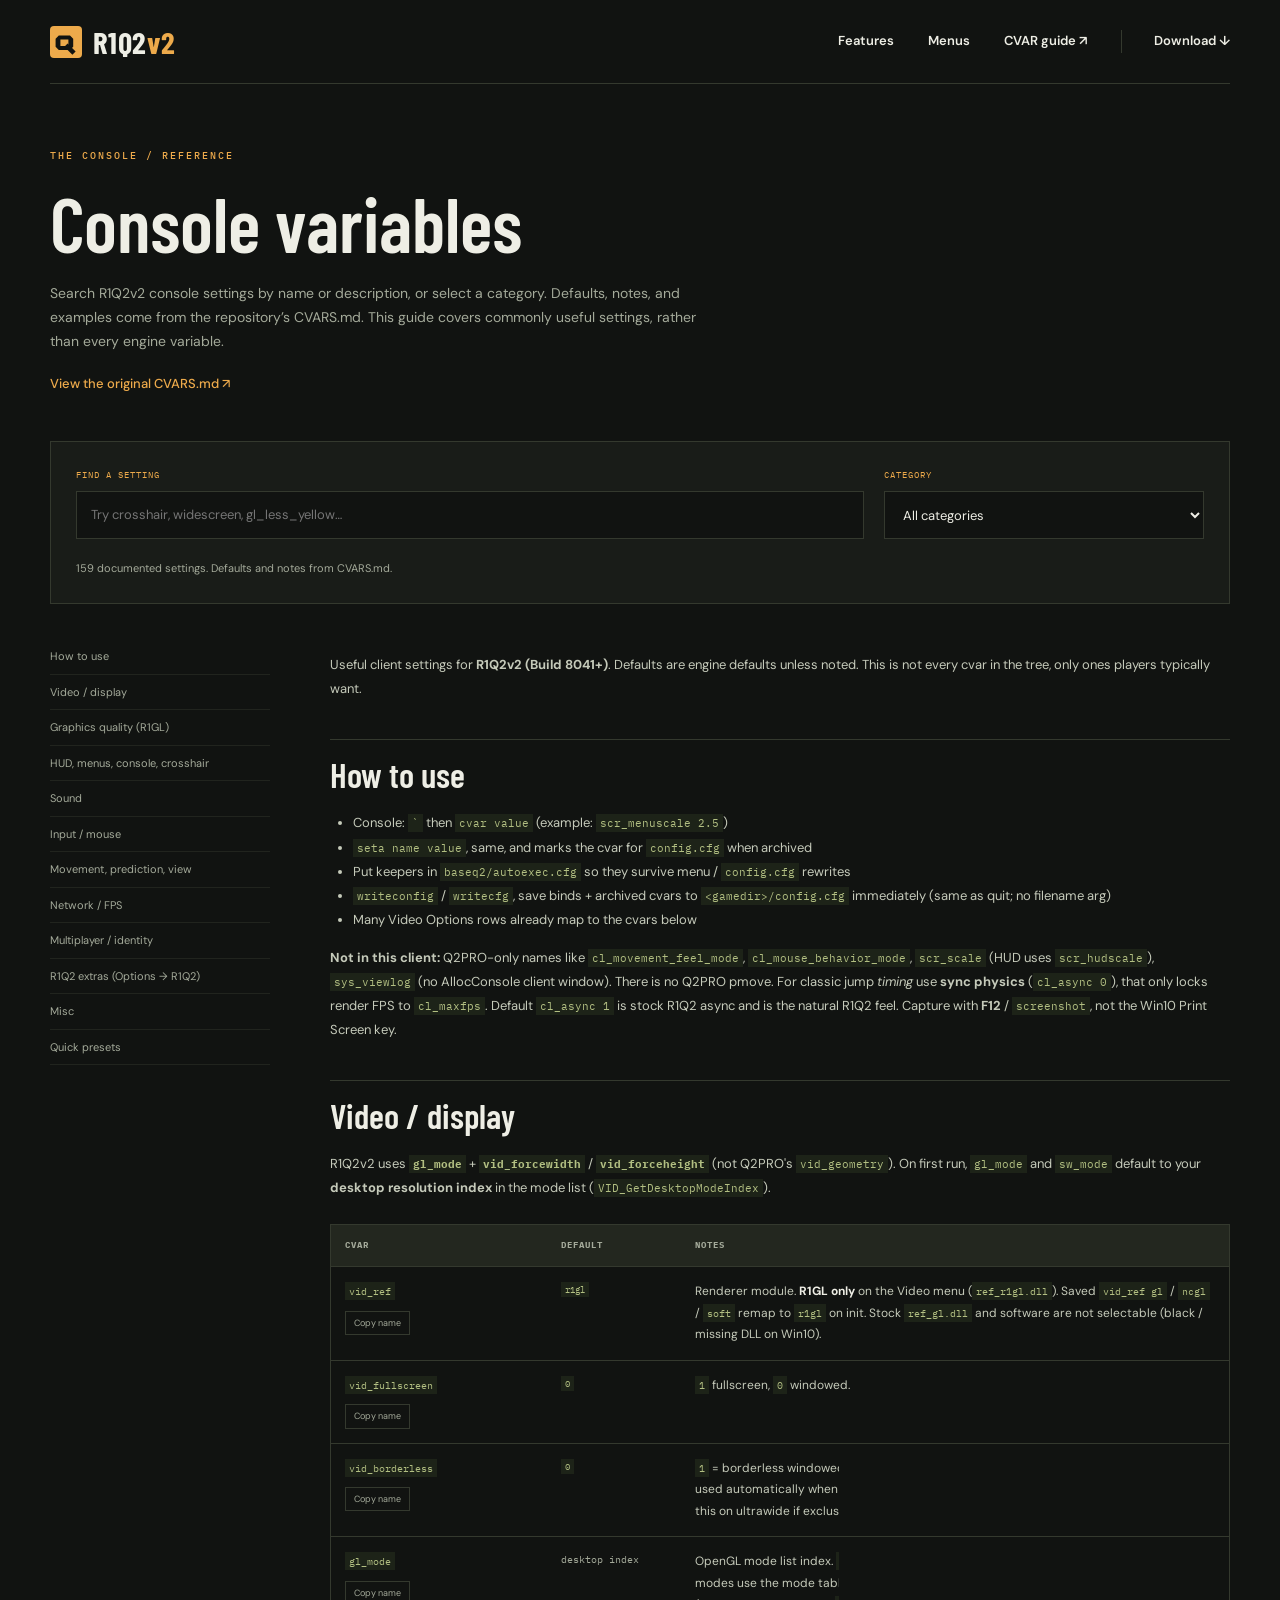
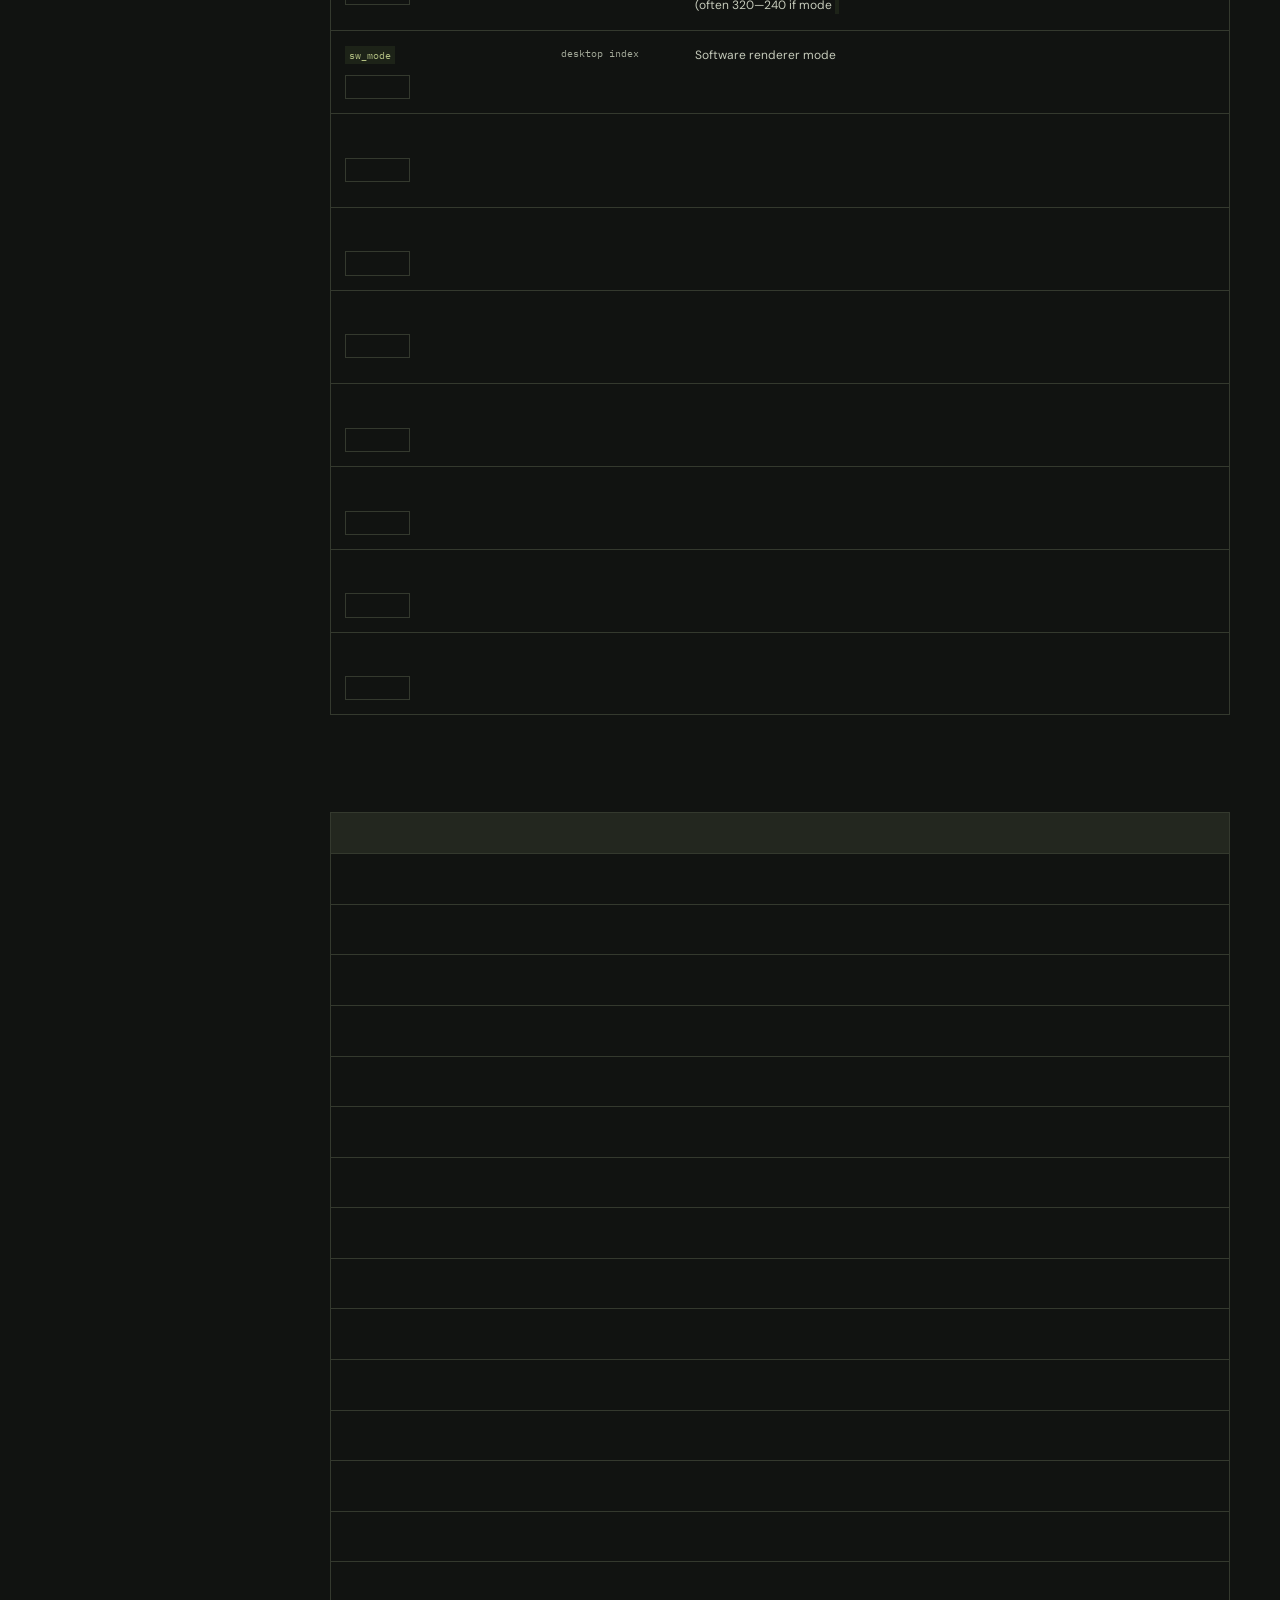
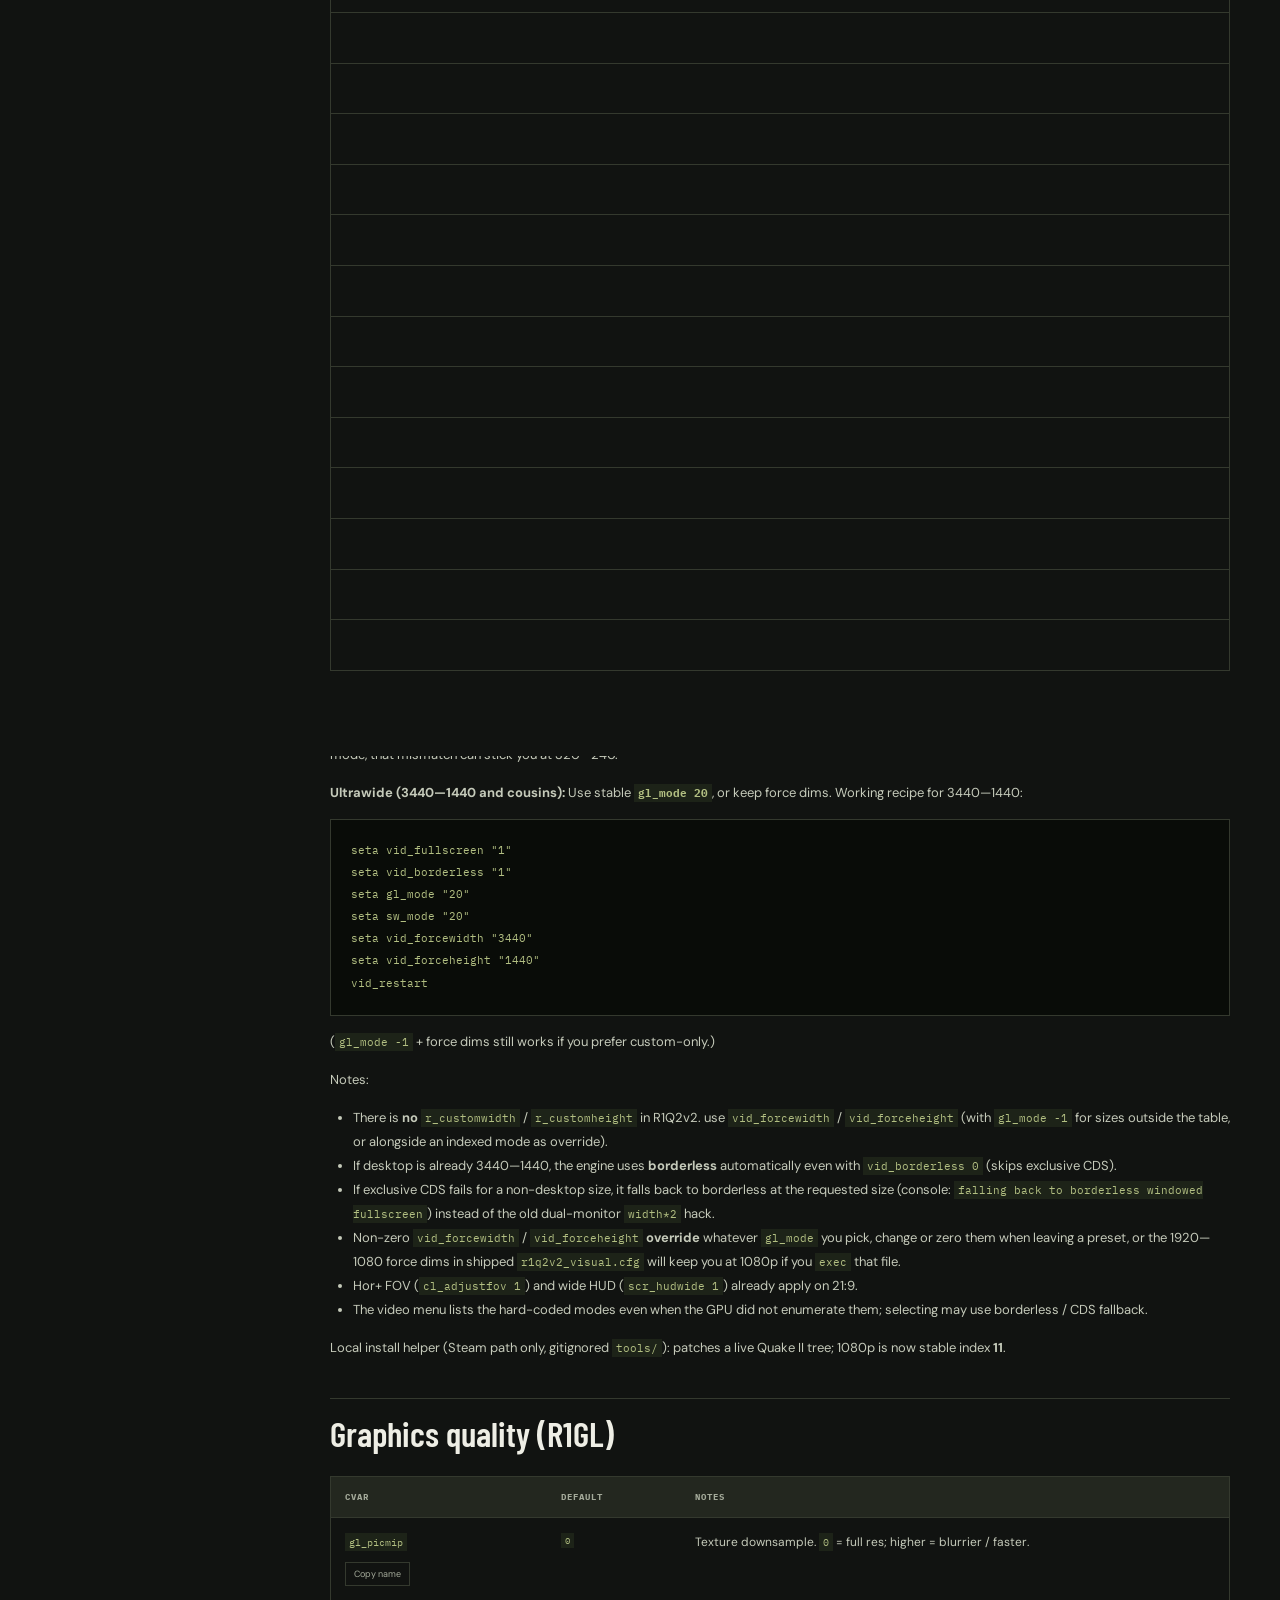
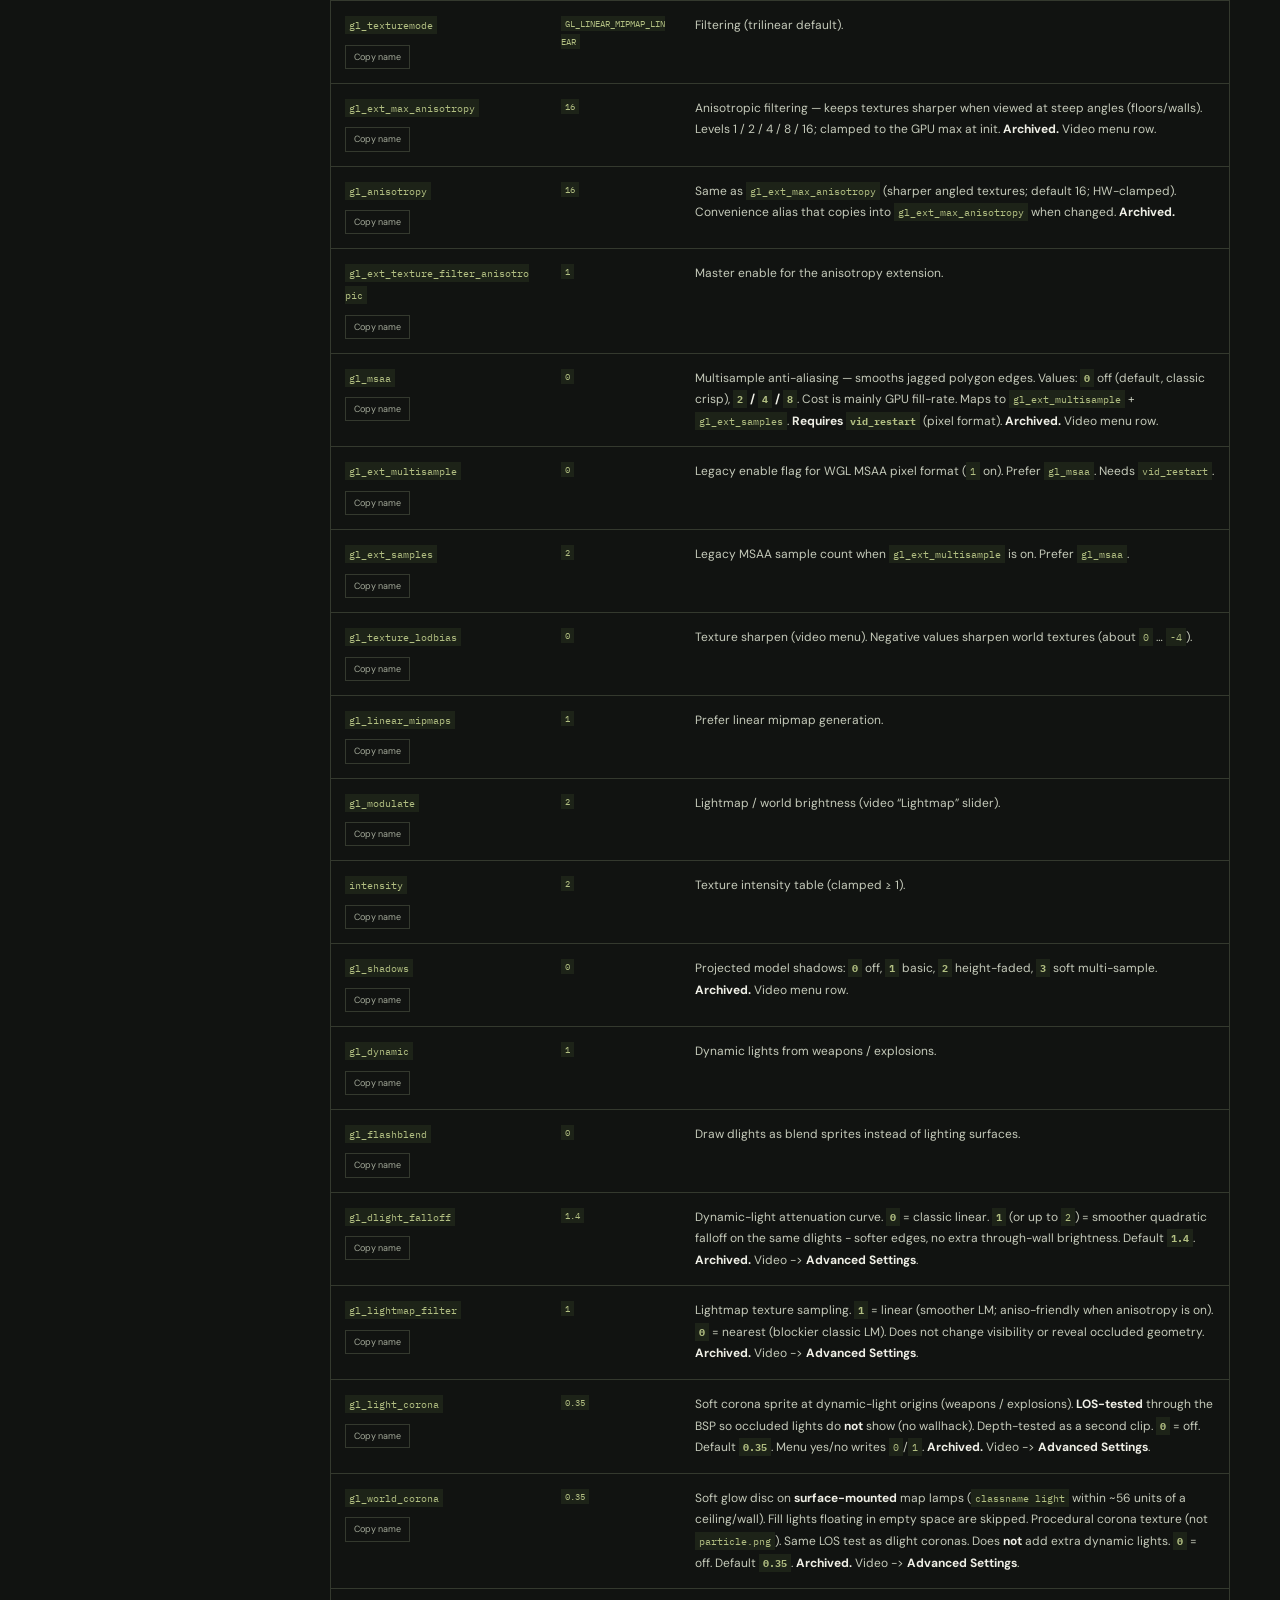
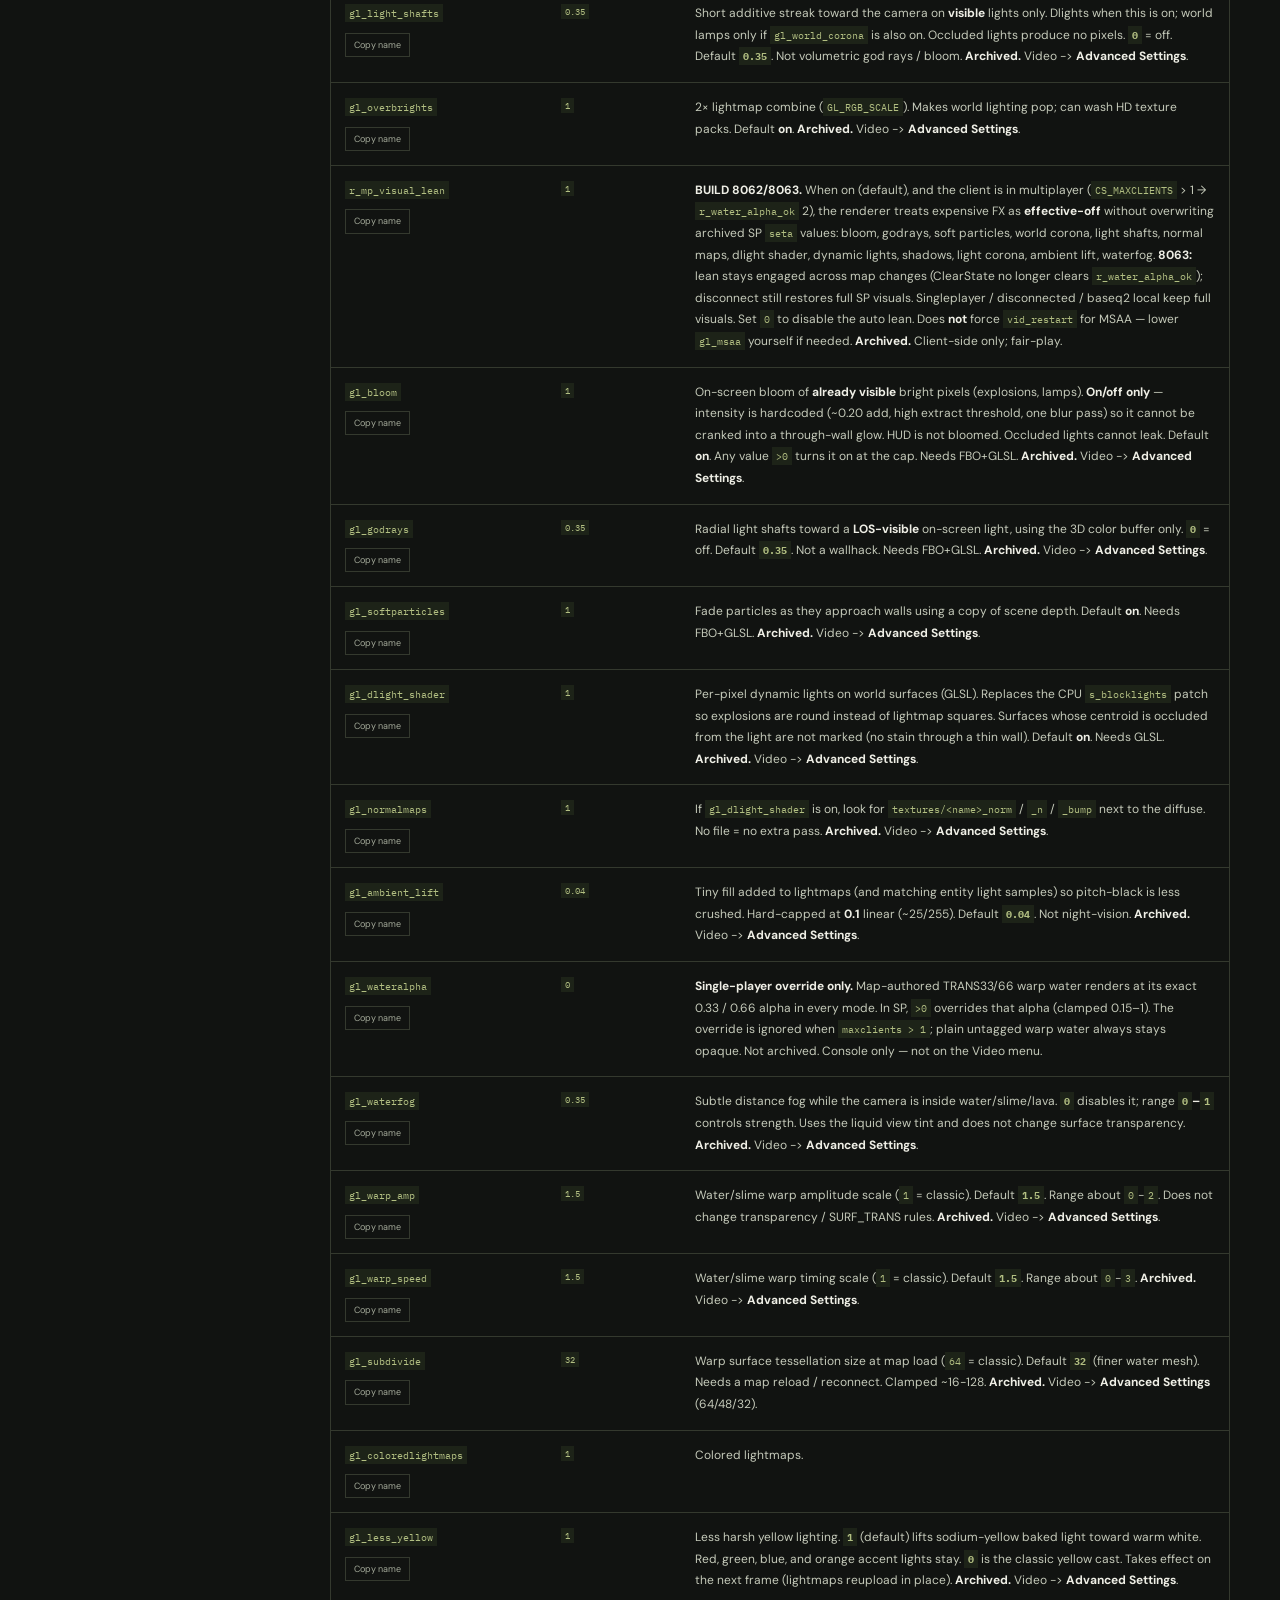
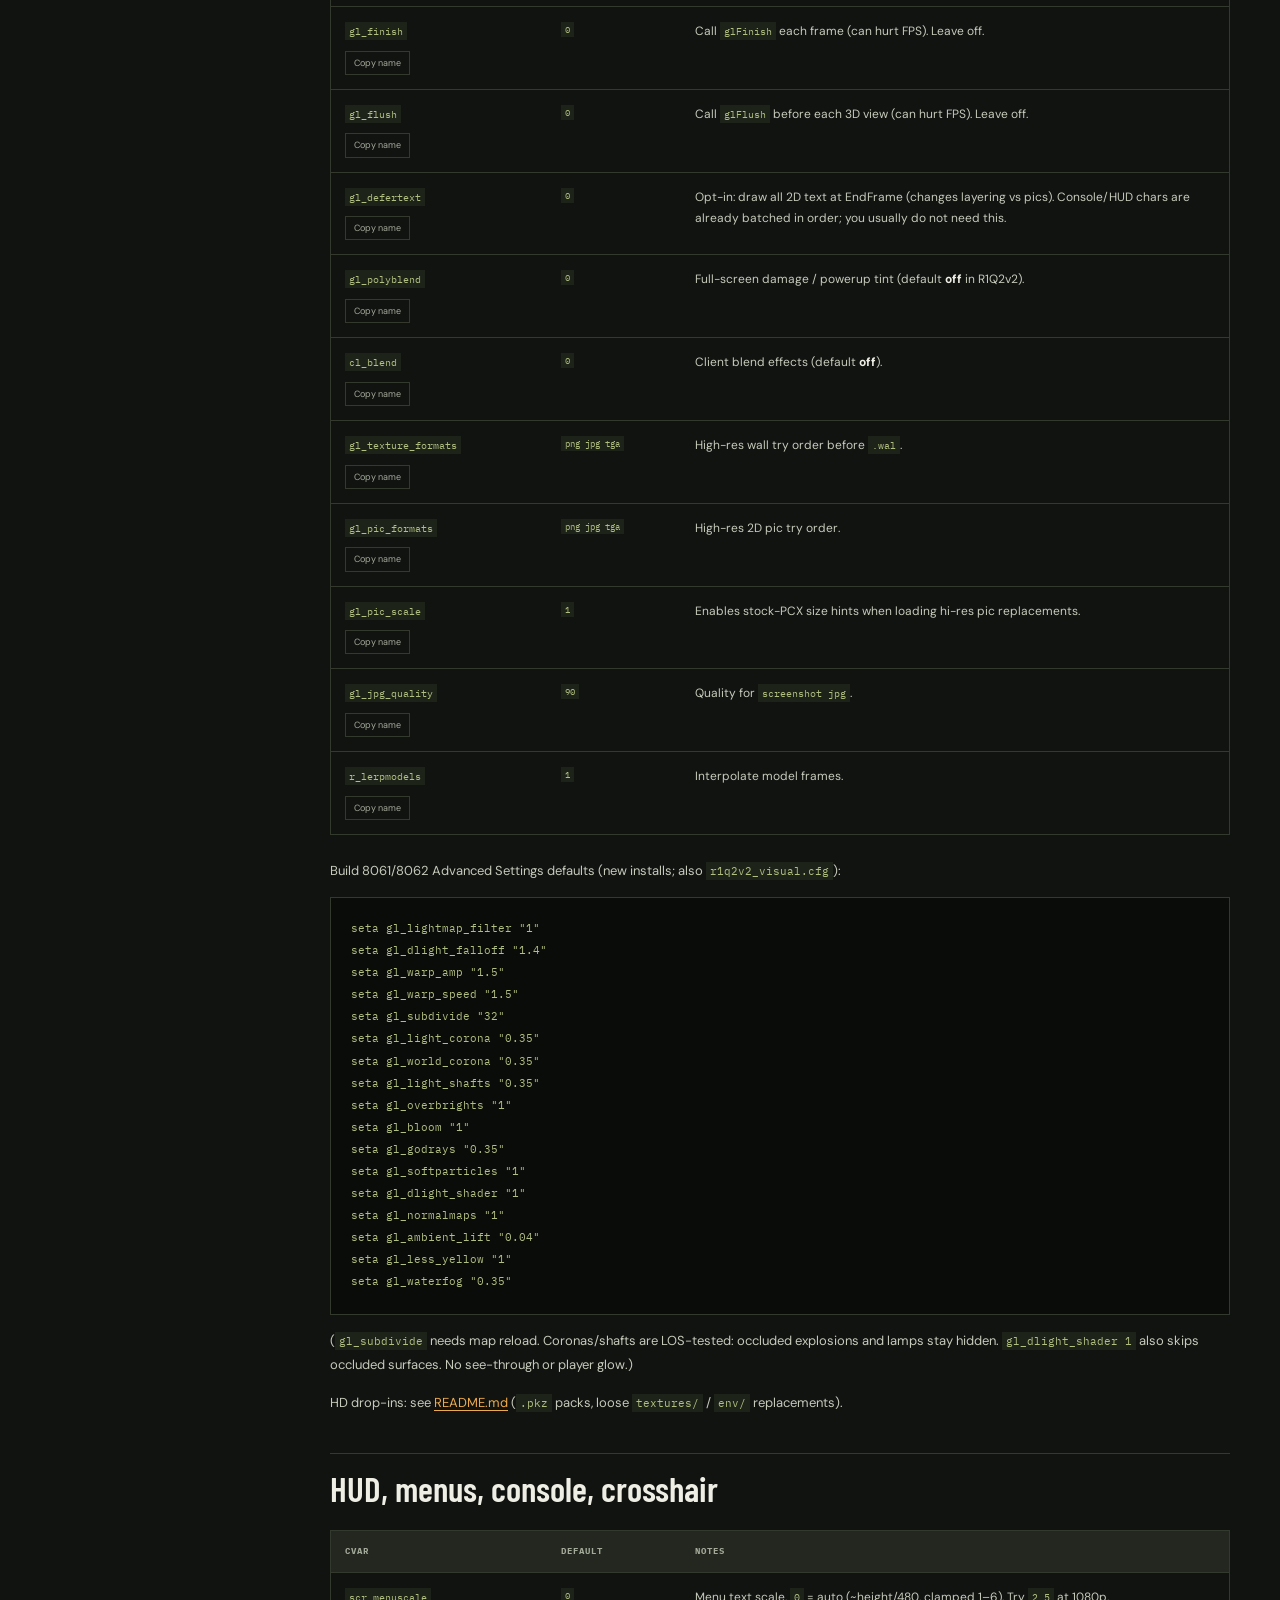
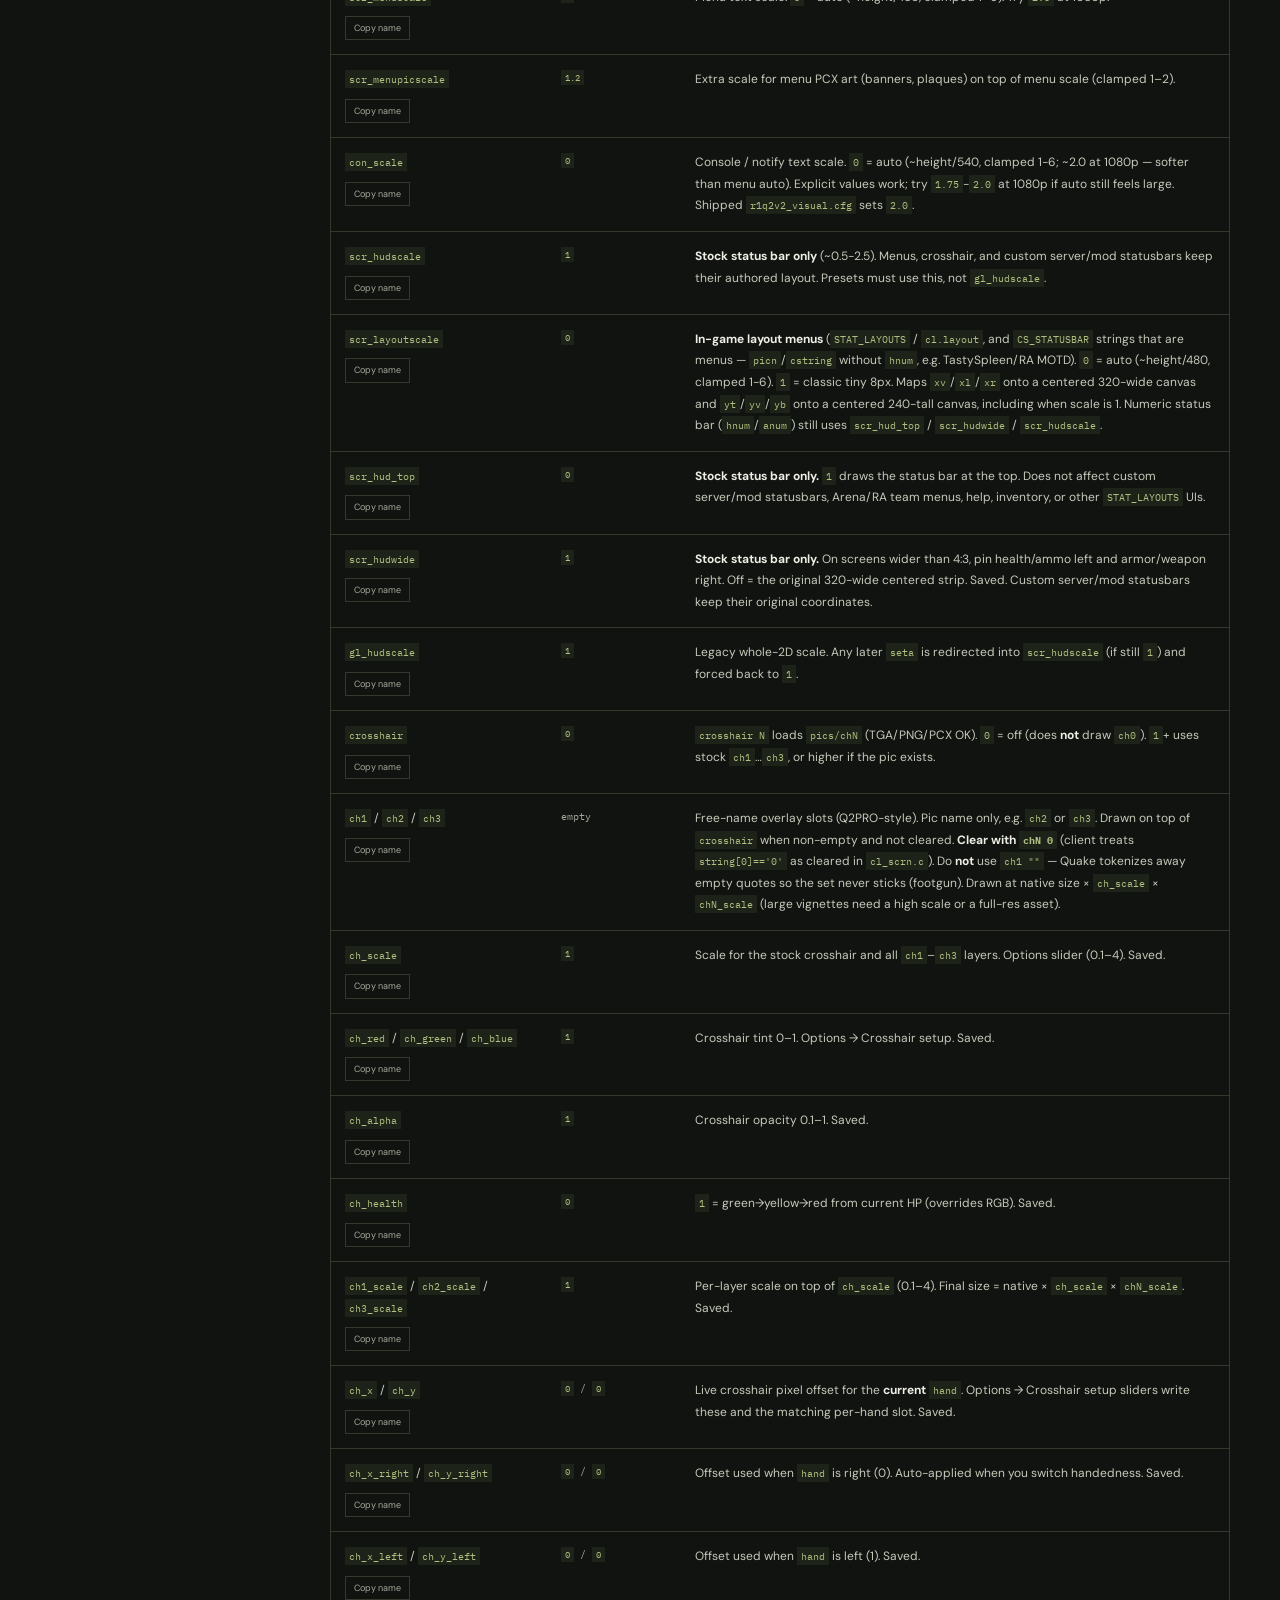
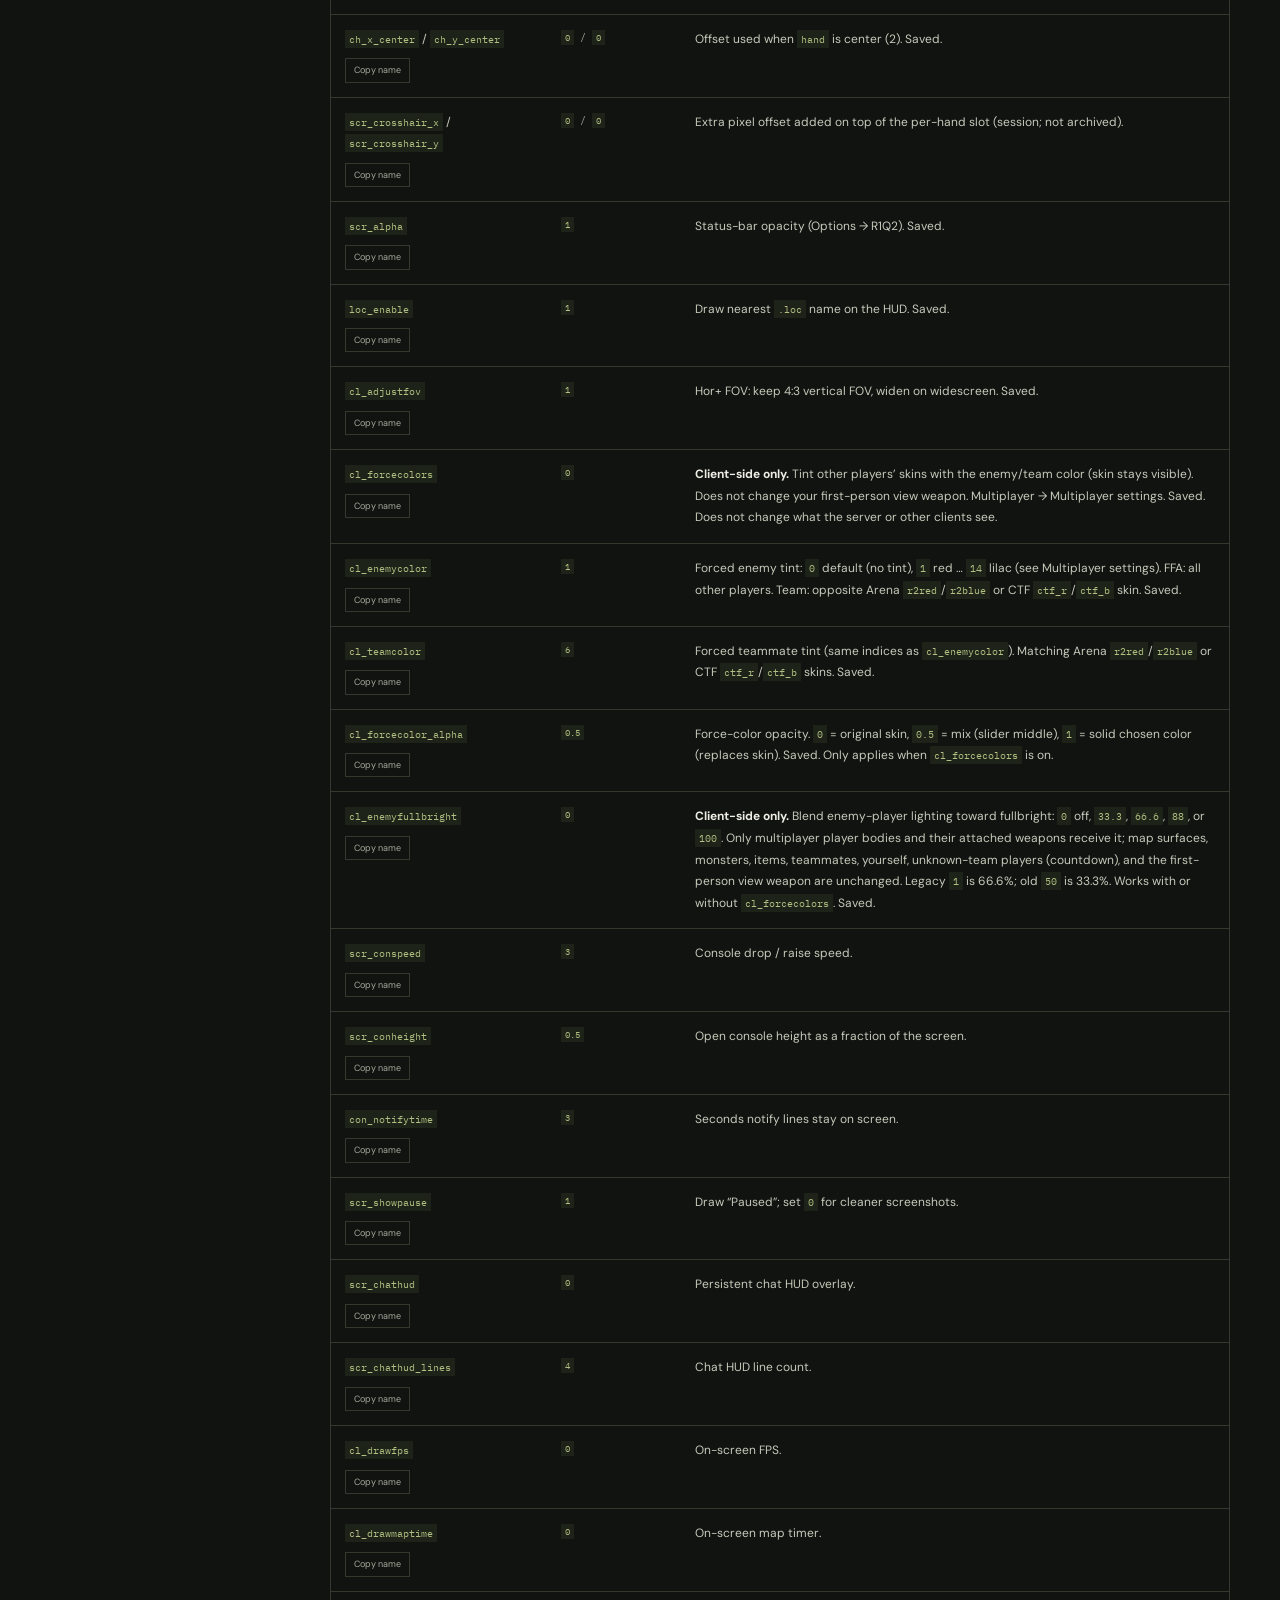
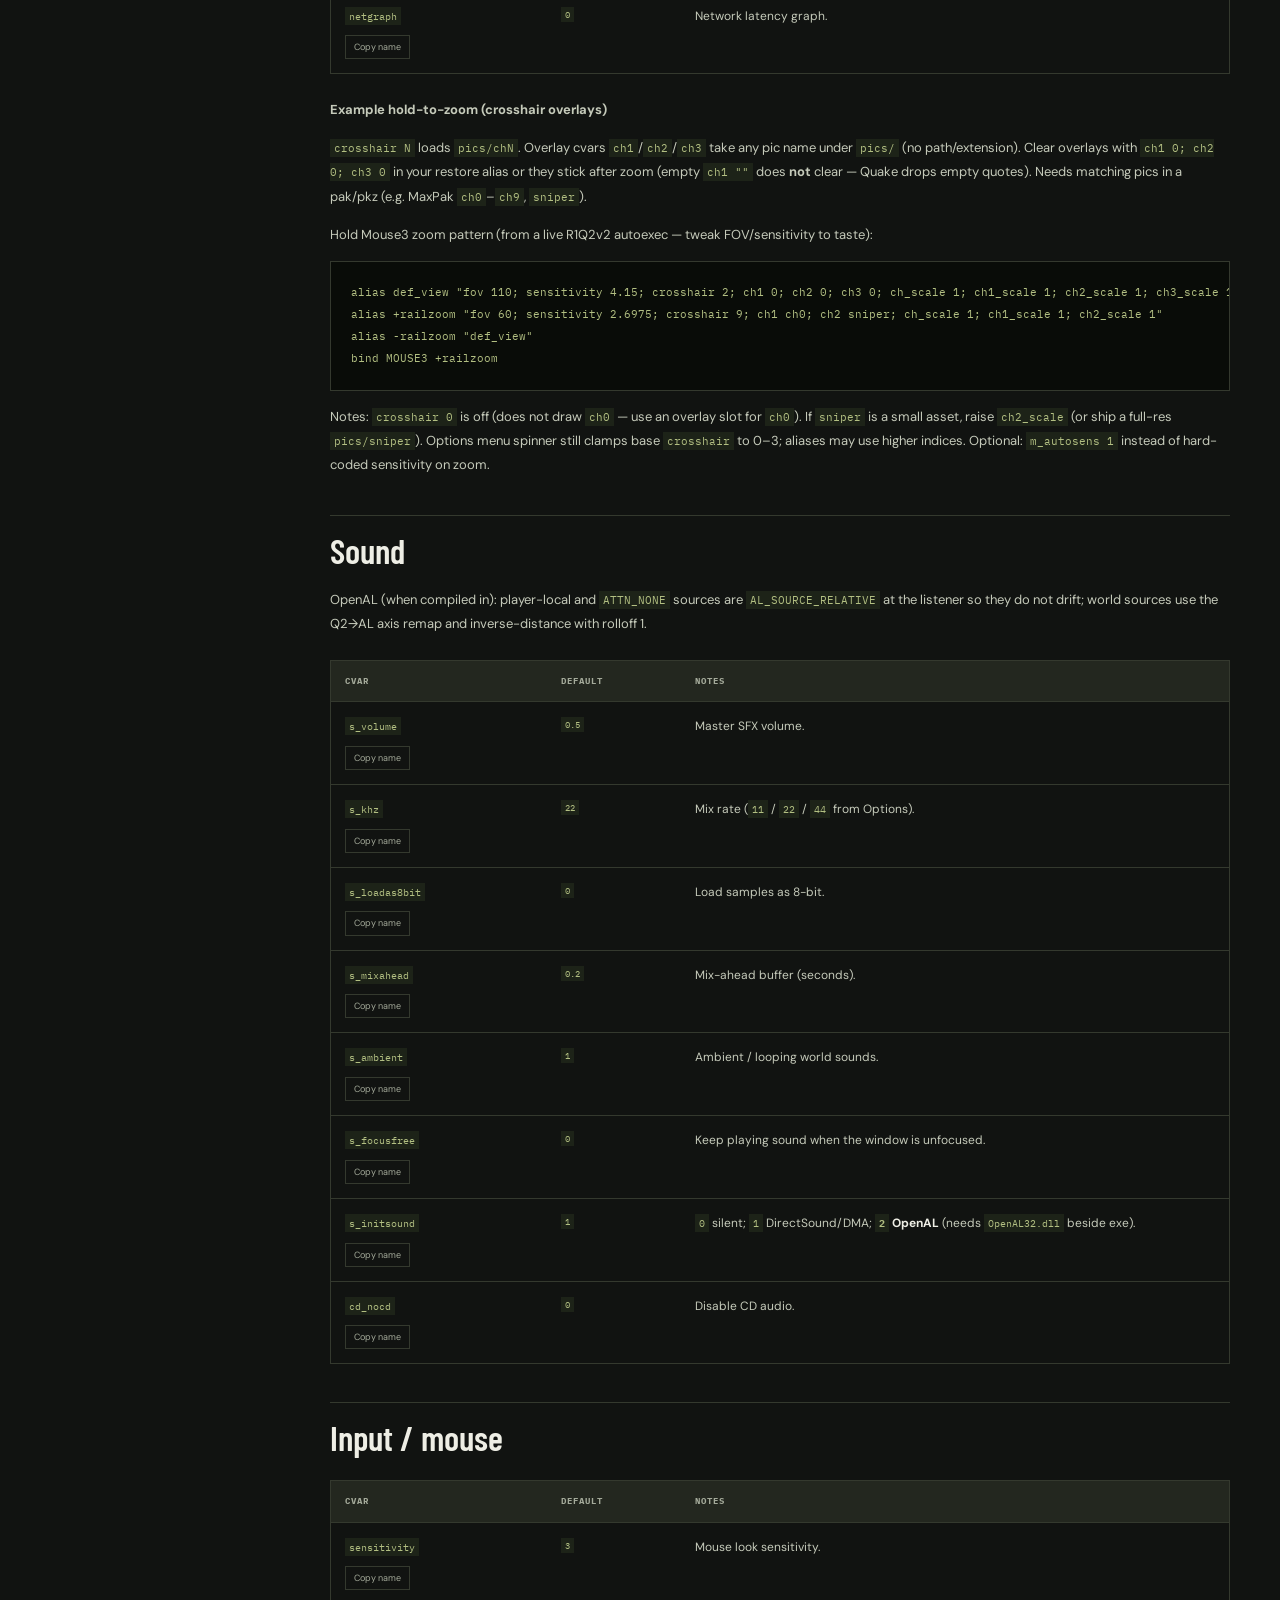
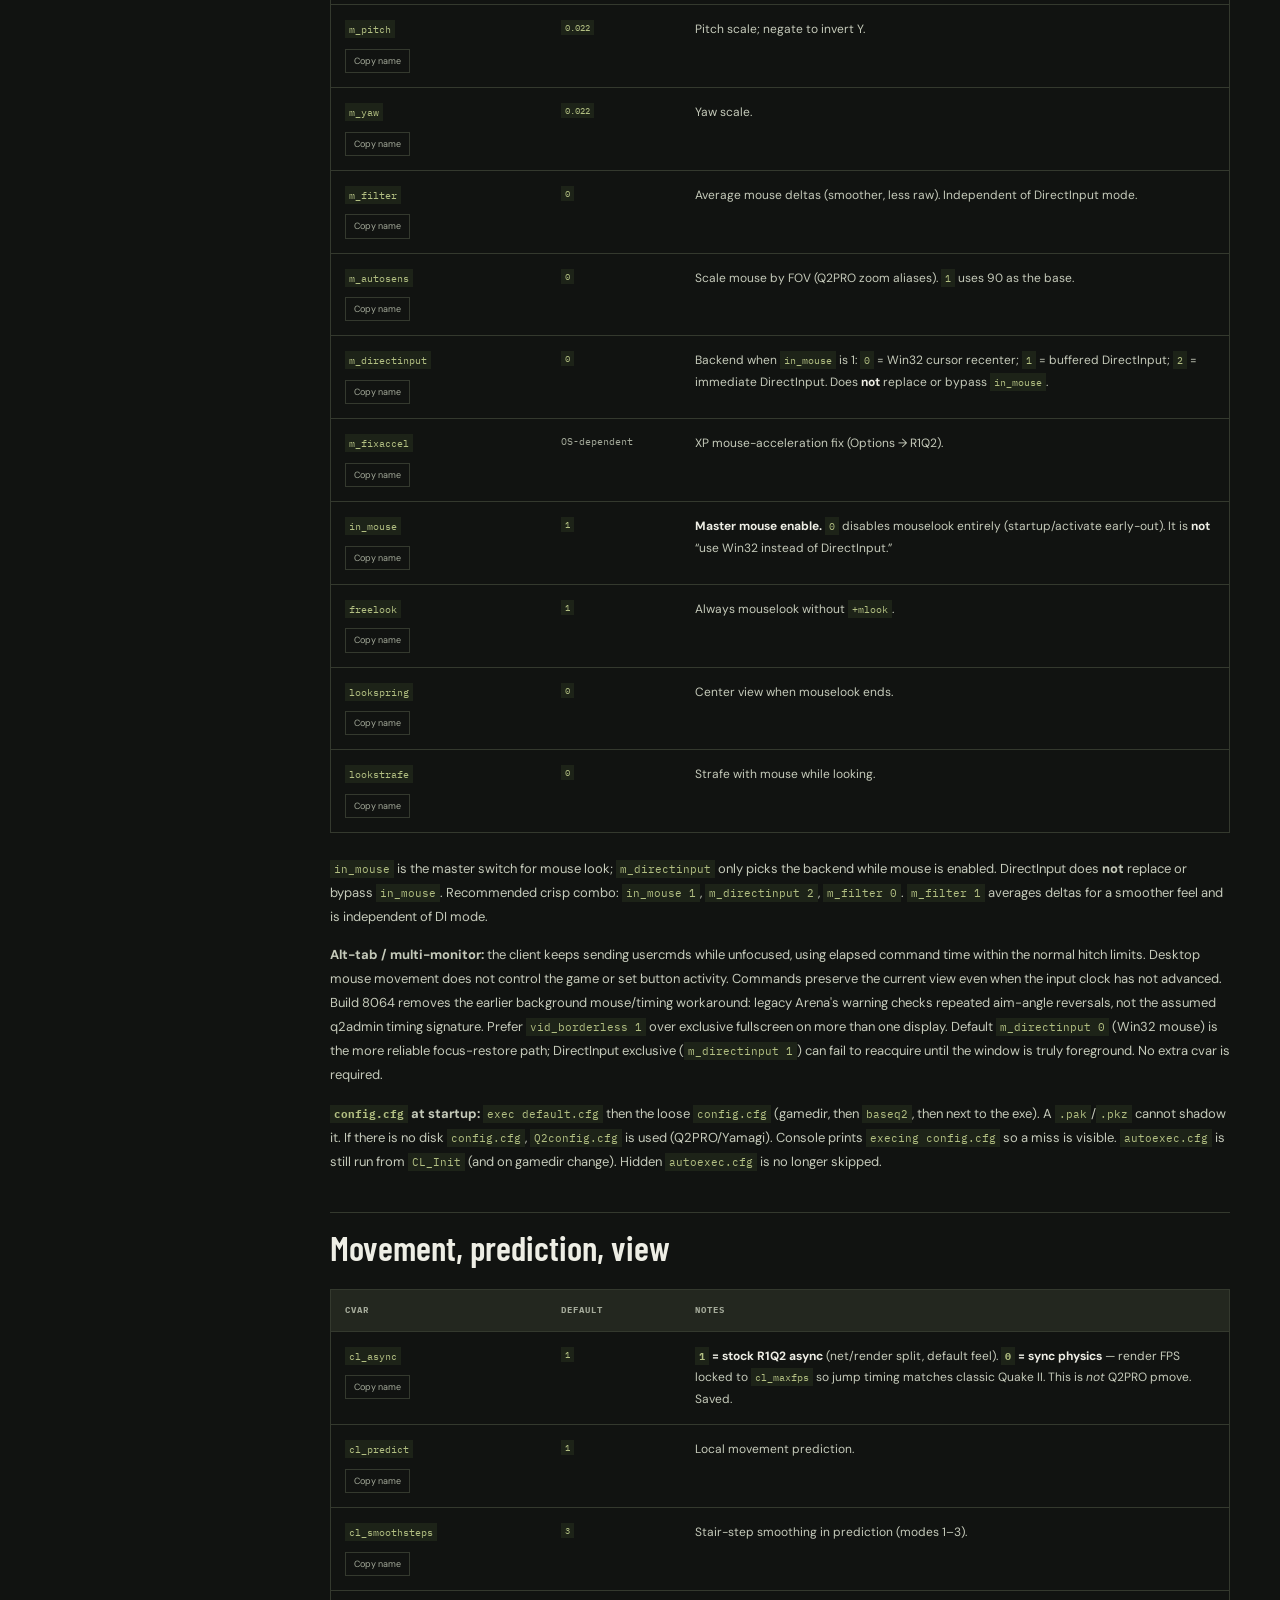
==== commit 6077917b: "Use plain descriptive website headings and factual client copy" ====
--- a/docs/cvars.html
+++ b/docs/cvars.html
@@ -1,7 +1,7 @@
 <!doctype html>
 <html lang="en"><head><meta charset="utf-8"><meta name="viewport" content="width=device-width, initial-scale=1"><meta name="theme-color" content="#111311"><title>CVAR guide — R1Q2v2</title><meta name="description" content="Search R1Q2v2 console settings for display, graphics, HUD, crosshair, input, sound, networking and demos. Generated from CVARS.md."><link rel="canonical" href="https://renegade-android.github.io/R1Q2v2/cvars.html"><link rel="icon" href="assets/mark.svg"><link rel="stylesheet" href="assets/site.css"><script src="assets/cvars.js" defer></script></head>
 <body class="reference-page"><a class="skip-link" href="#reference-content">Skip to reference</a><header class="site-header"><a class="brand" href="./"><img src="assets/mark.svg" width="32" height="32" alt=""><span>R1Q2<span class="brand-version">v2</span></span></a><nav aria-label="Main navigation"><a href="./#features">Features</a><a href="./#menus">Menus</a><a href="cvars.html" aria-current="page">CVAR guide ↗</a><a class="nav-download" href="./#download">Download ↓</a></nav></header>
-<main><section class="reference-hero"><p class="eyebrow">THE CONSOLE / REFERENCE</p><h1>Your settings.<br>Your way.</h1><p>Search useful R1Q2v2 console variables, learn what they do, and find their defaults. This page is generated from the repository’s CVARS.md. It covers commonly useful settings, rather than every engine variable.</p><a class="text-link" href="https://github.com/RENEGADE-ANDROiD/R1Q2v2/blob/master/CVARS.md">View the original CVARS.md ↗</a></section>
+<main><section class="reference-hero"><p class="eyebrow">THE CONSOLE / REFERENCE</p><h1>Console variables</h1><p>Search R1Q2v2 console settings by name or description, or select a category. Defaults, notes, and examples come from the repository’s CVARS.md. This guide covers commonly useful settings, rather than every engine variable.</p><a class="text-link" href="https://github.com/RENEGADE-ANDROiD/R1Q2v2/blob/master/CVARS.md">View the original CVARS.md ↗</a></section>
 <form class="reference-toolbar" role="search" id="cvar-search-form"><div><label for="cvar-search">FIND A SETTING</label><input type="search" id="cvar-search" name="q" placeholder="Try crosshair, widescreen, gl_less_yellow…" autocomplete="off" aria-controls="reference-content"></div><div><label for="cvar-category">CATEGORY</label><select id="cvar-category" name="category" aria-controls="reference-content"><option value="">All categories</option><option value="video-display">Video / display</option>
 <option value="graphics-quality-r1gl">Graphics quality (R1GL)</option>
 <option value="hud-menus-console-crosshair">HUD, menus, console, crosshair</option>
@@ -1157,4 +1157,4 @@
 seta gl_texture_lodbias &quot;-1&quot;
 seta gl_linear_mipmaps &quot;1&quot;
 seta gl_texturemode &quot;GL_LINEAR_MIPMAP_LINEAR&quot;</code></pre><p class="empty-search" id="empty-search" hidden>No matching settings. Try a shorter name or choose another category.</p></article></div>
-<section class="section support-section" id="support" aria-labelledby="support-title"><div><p class="eyebrow">KEEP THE PROJECT GOING</p><h2 id="support-title">Enjoy the client?<br><span>Support the work.</span></h2><p>R1Q2v2 is free. If you enjoy it, a donation is appreciated. Completely optional.</p></div><div class="support-actions"><a class="button button-outline" href="https://www.paypal.com/cgi-bin/webscr?cmd=_donations&amp;business=shawnjwshackelford%40gmail.com&amp;currency_code=USD" rel="noopener">Donate with PayPal <span aria-hidden="true">↗</span></a><a class="button button-outline" href="https://cash.app/$renegadeandroid" rel="noopener">Cash App <span class="cash-handle">$renegadeandroid</span> <span aria-hidden="true">↗</span></a></div></section></main><footer class="site-footer"><div><a class="brand" href="./">R1Q2<span class="brand-version">v2</span></a><p>Original R1Q2 by <a href="https://www.r1ch.net/stuff/r1q2/">r1ch</a>. Updated by h0s3r.</p><p>Quake II is an id Software game. This is an independent community project.</p></div><nav aria-label="Footer"><a href="https://github.com/RENEGADE-ANDROiD/R1Q2v2">Source on GitHub ↗</a><a href="cvars.html">CVAR guide ↗</a><a href="https://github.com/RENEGADE-ANDROiD/R1Q2v2/releases">All releases ↗</a><a href="https://github.com/RENEGADE-ANDROiD/R1Q2v2/issues">Report an issue ↗</a></nav><span class="footer-signoff">GOOD LUCK. HAVE FUN.</span></footer></body></html>+<section class="section support-section" id="support" aria-labelledby="support-title"><div><p class="eyebrow">SUPPORT</p><h2 id="support-title">Support / Donate</h2><p>R1Q2v2 is free. Donations to support its maintenance are optional and appreciated.</p></div><div class="support-actions"><a class="button button-outline" href="https://www.paypal.com/cgi-bin/webscr?cmd=_donations&amp;business=shawnjwshackelford%40gmail.com&amp;currency_code=USD" rel="noopener">Donate with PayPal <span aria-hidden="true">↗</span></a><a class="button button-outline" href="https://cash.app/$renegadeandroid" rel="noopener">Cash App <span class="cash-handle">$renegadeandroid</span> <span aria-hidden="true">↗</span></a></div></section></main><footer class="site-footer"><div><a class="brand" href="./">R1Q2<span class="brand-version">v2</span></a><p>Original R1Q2 by <a href="https://www.r1ch.net/stuff/r1q2/">r1ch</a>. Updated by h0s3r.</p><p>Quake II is an id Software game. This is an independent community project.</p></div><nav aria-label="Footer"><a href="https://github.com/RENEGADE-ANDROiD/R1Q2v2">Source on GitHub ↗</a><a href="cvars.html">CVAR guide ↗</a><a href="https://github.com/RENEGADE-ANDROiD/R1Q2v2/releases">All releases ↗</a><a href="https://github.com/RENEGADE-ANDROiD/R1Q2v2/issues">Report an issue ↗</a></nav><span class="footer-signoff">R1Q2v2 / COMMUNITY PROJECT</span></footer></body></html>
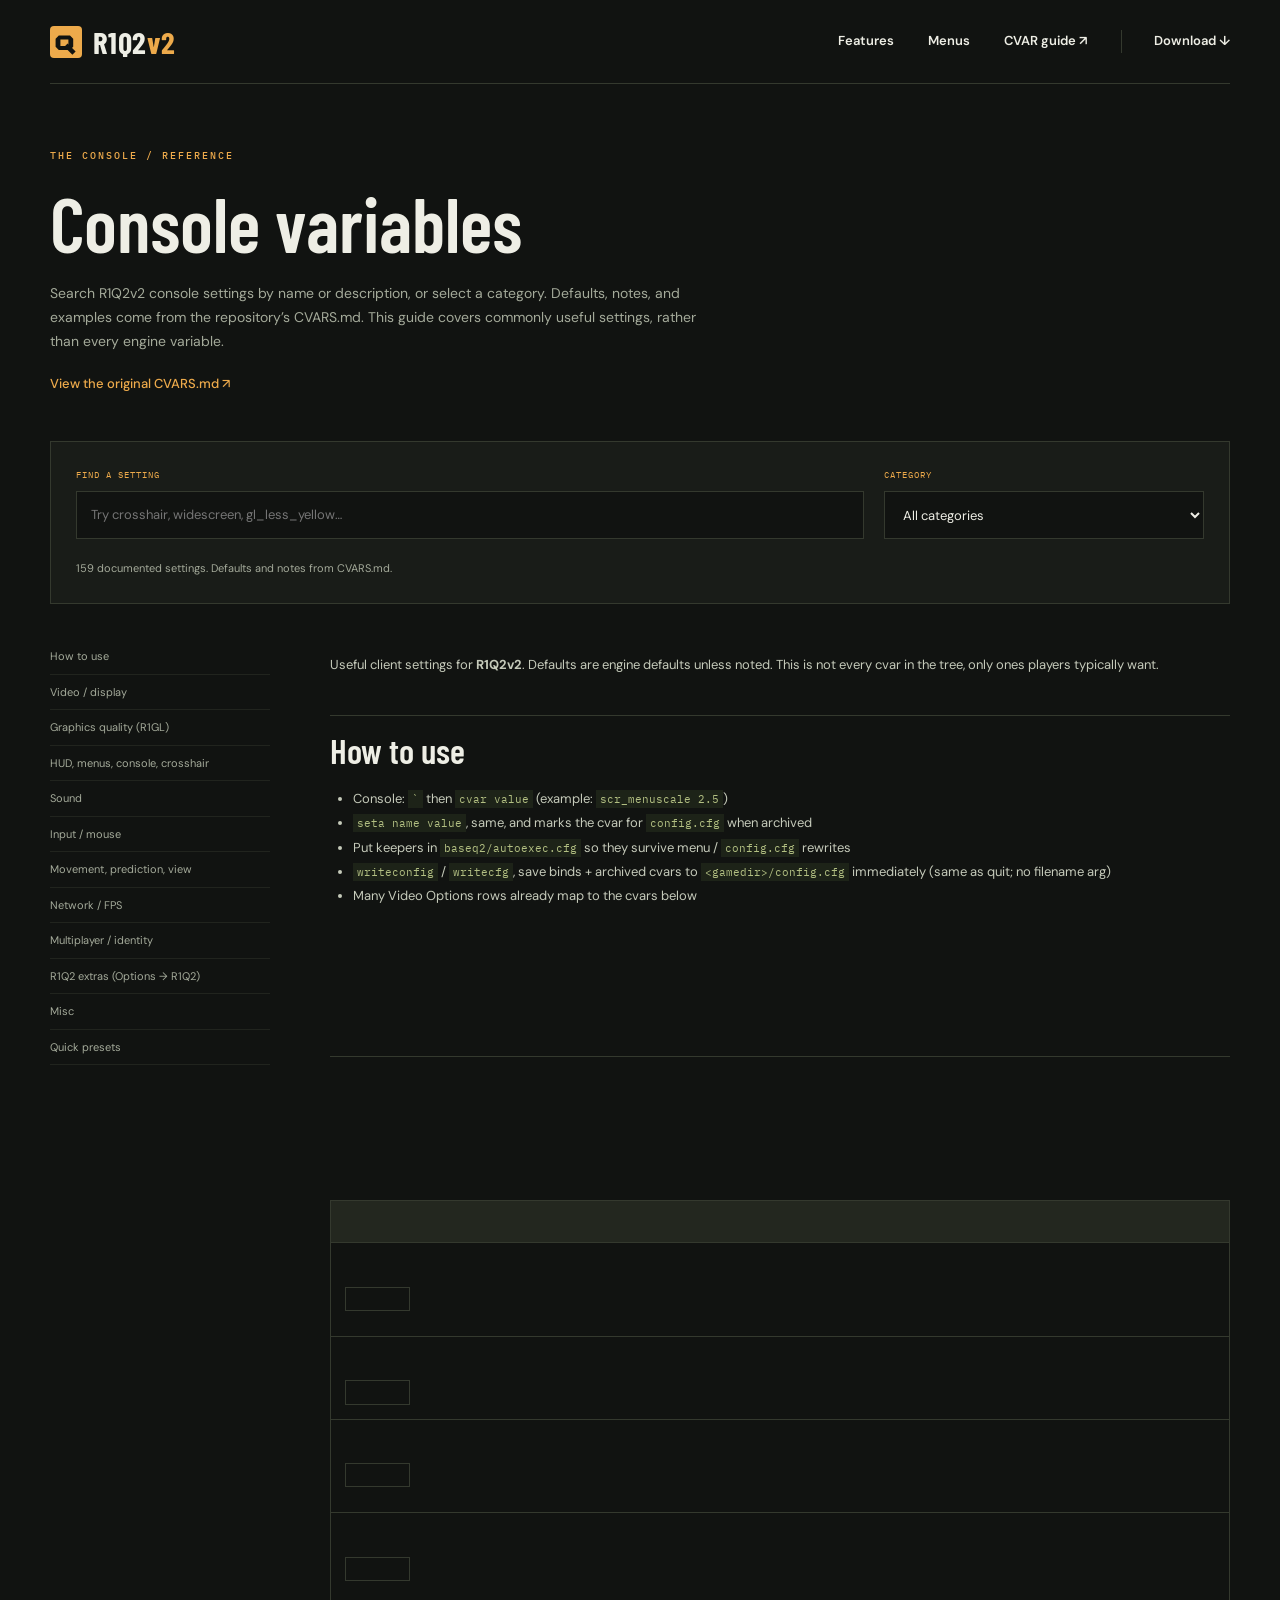
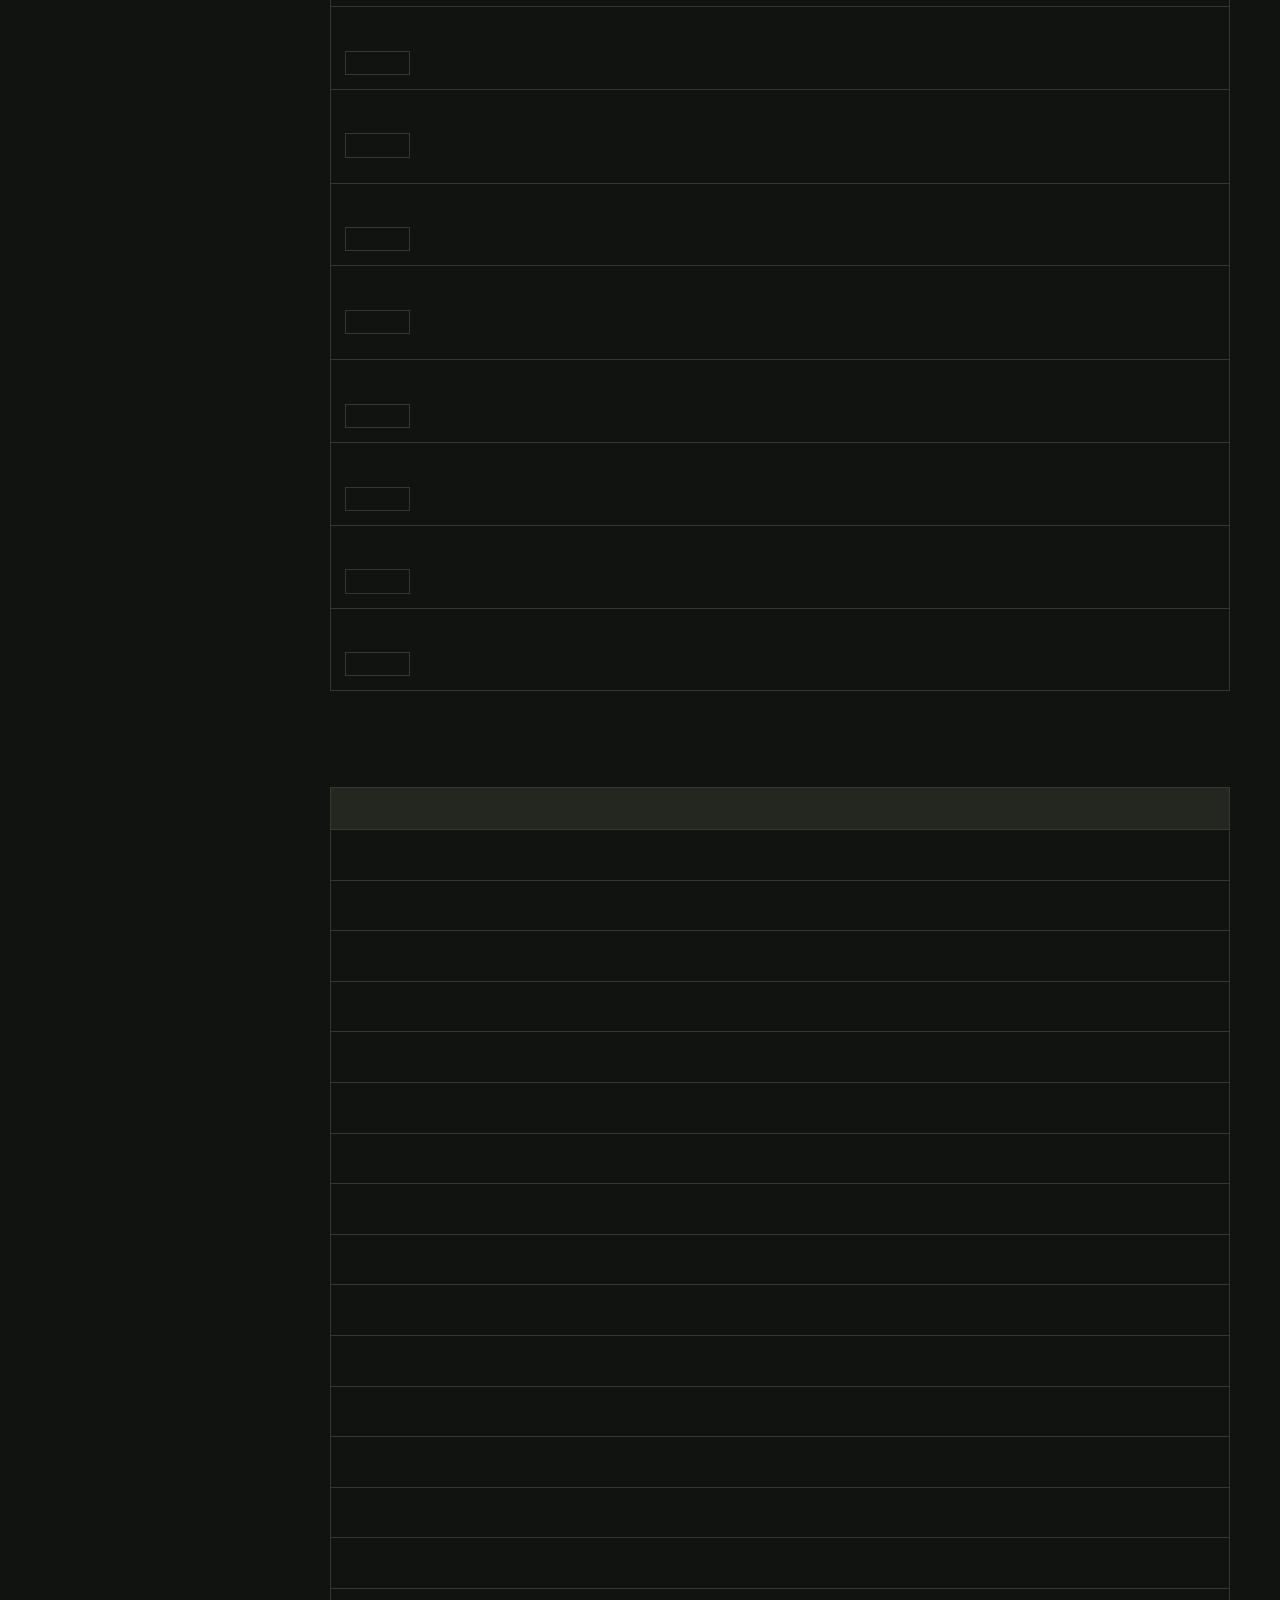
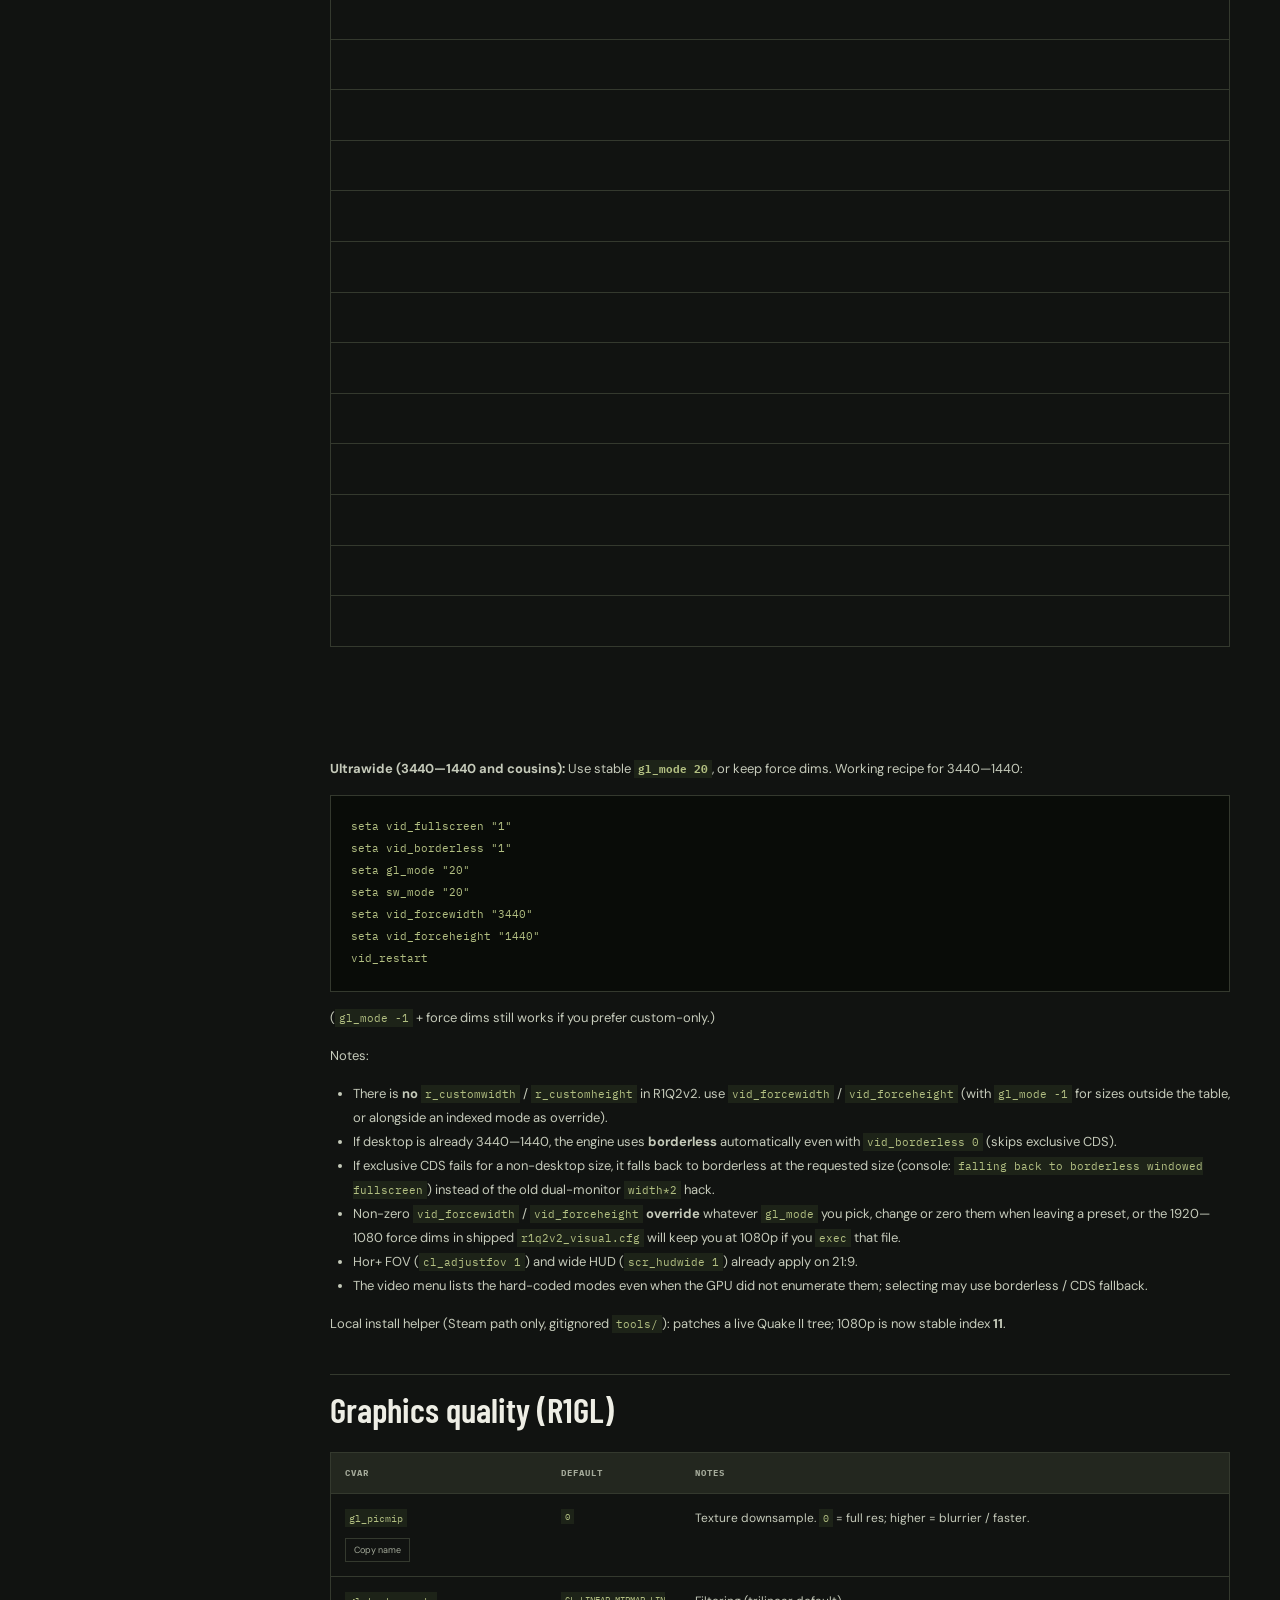
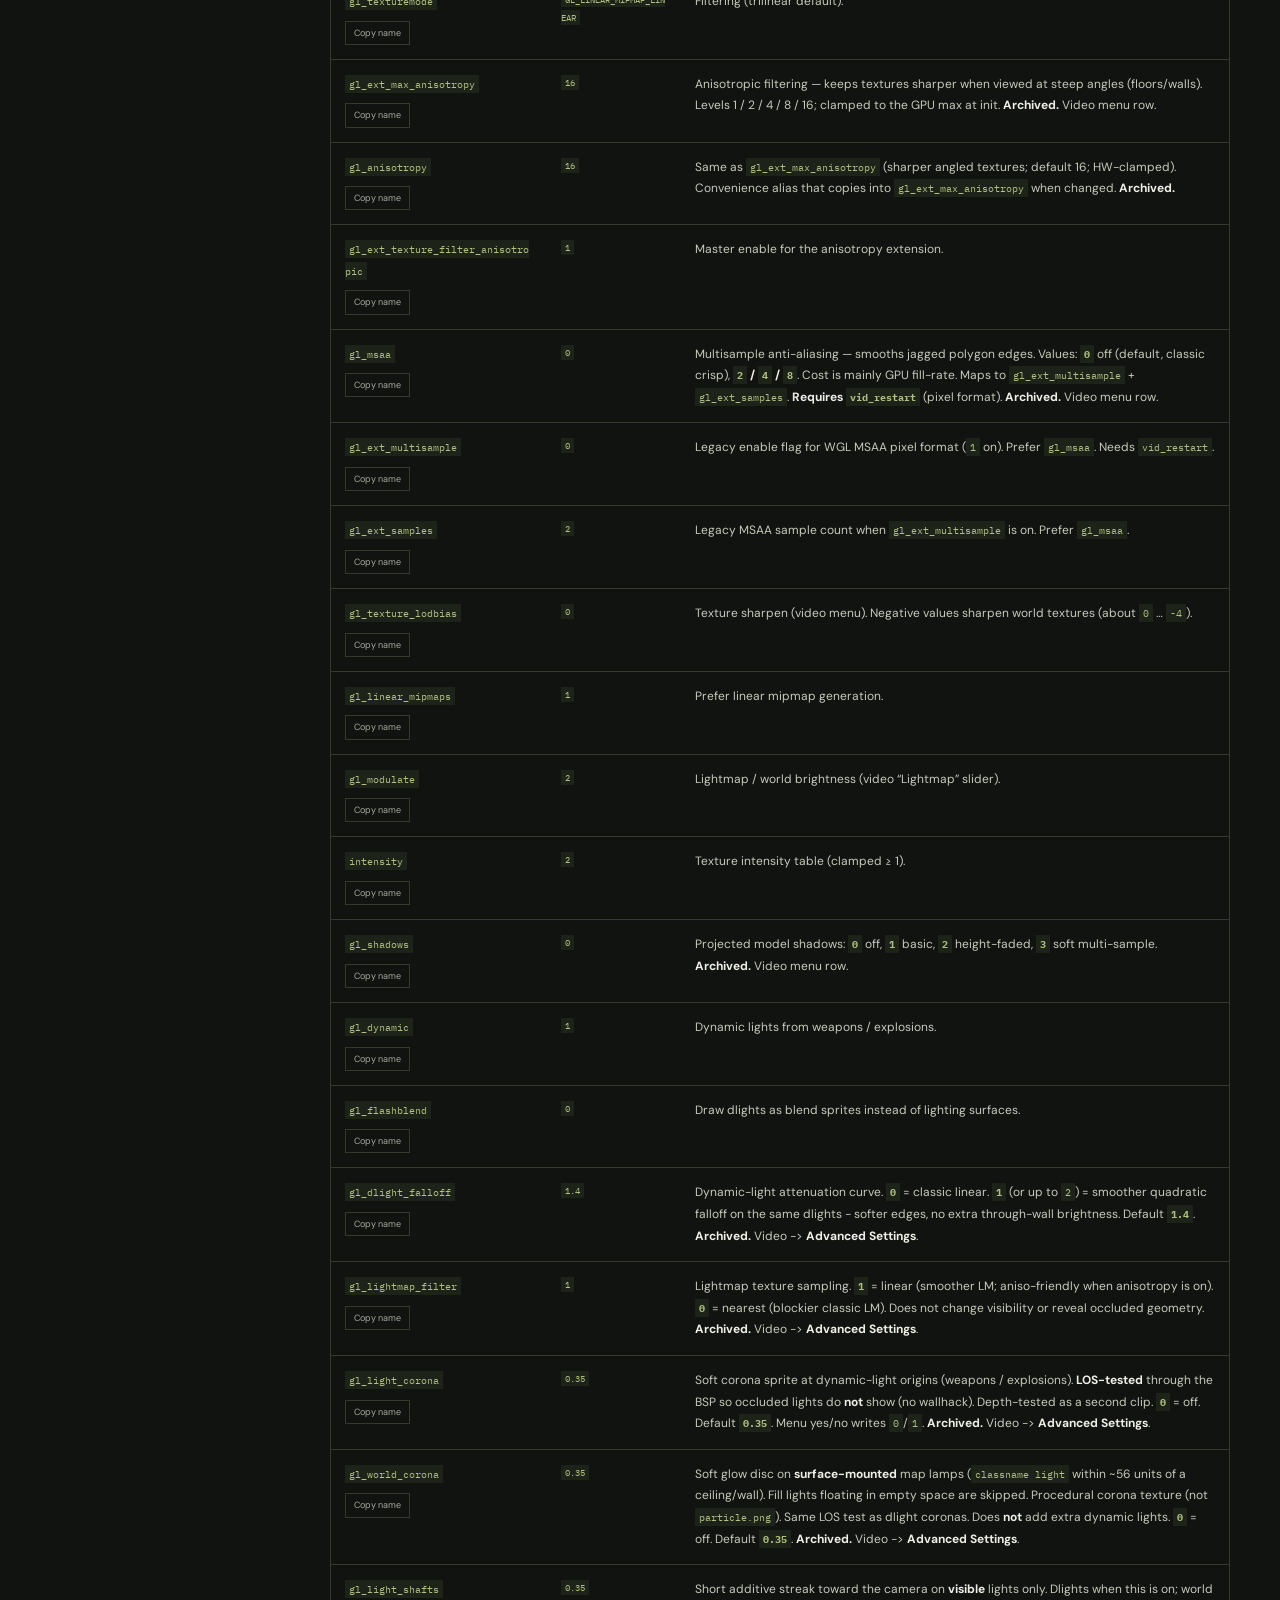
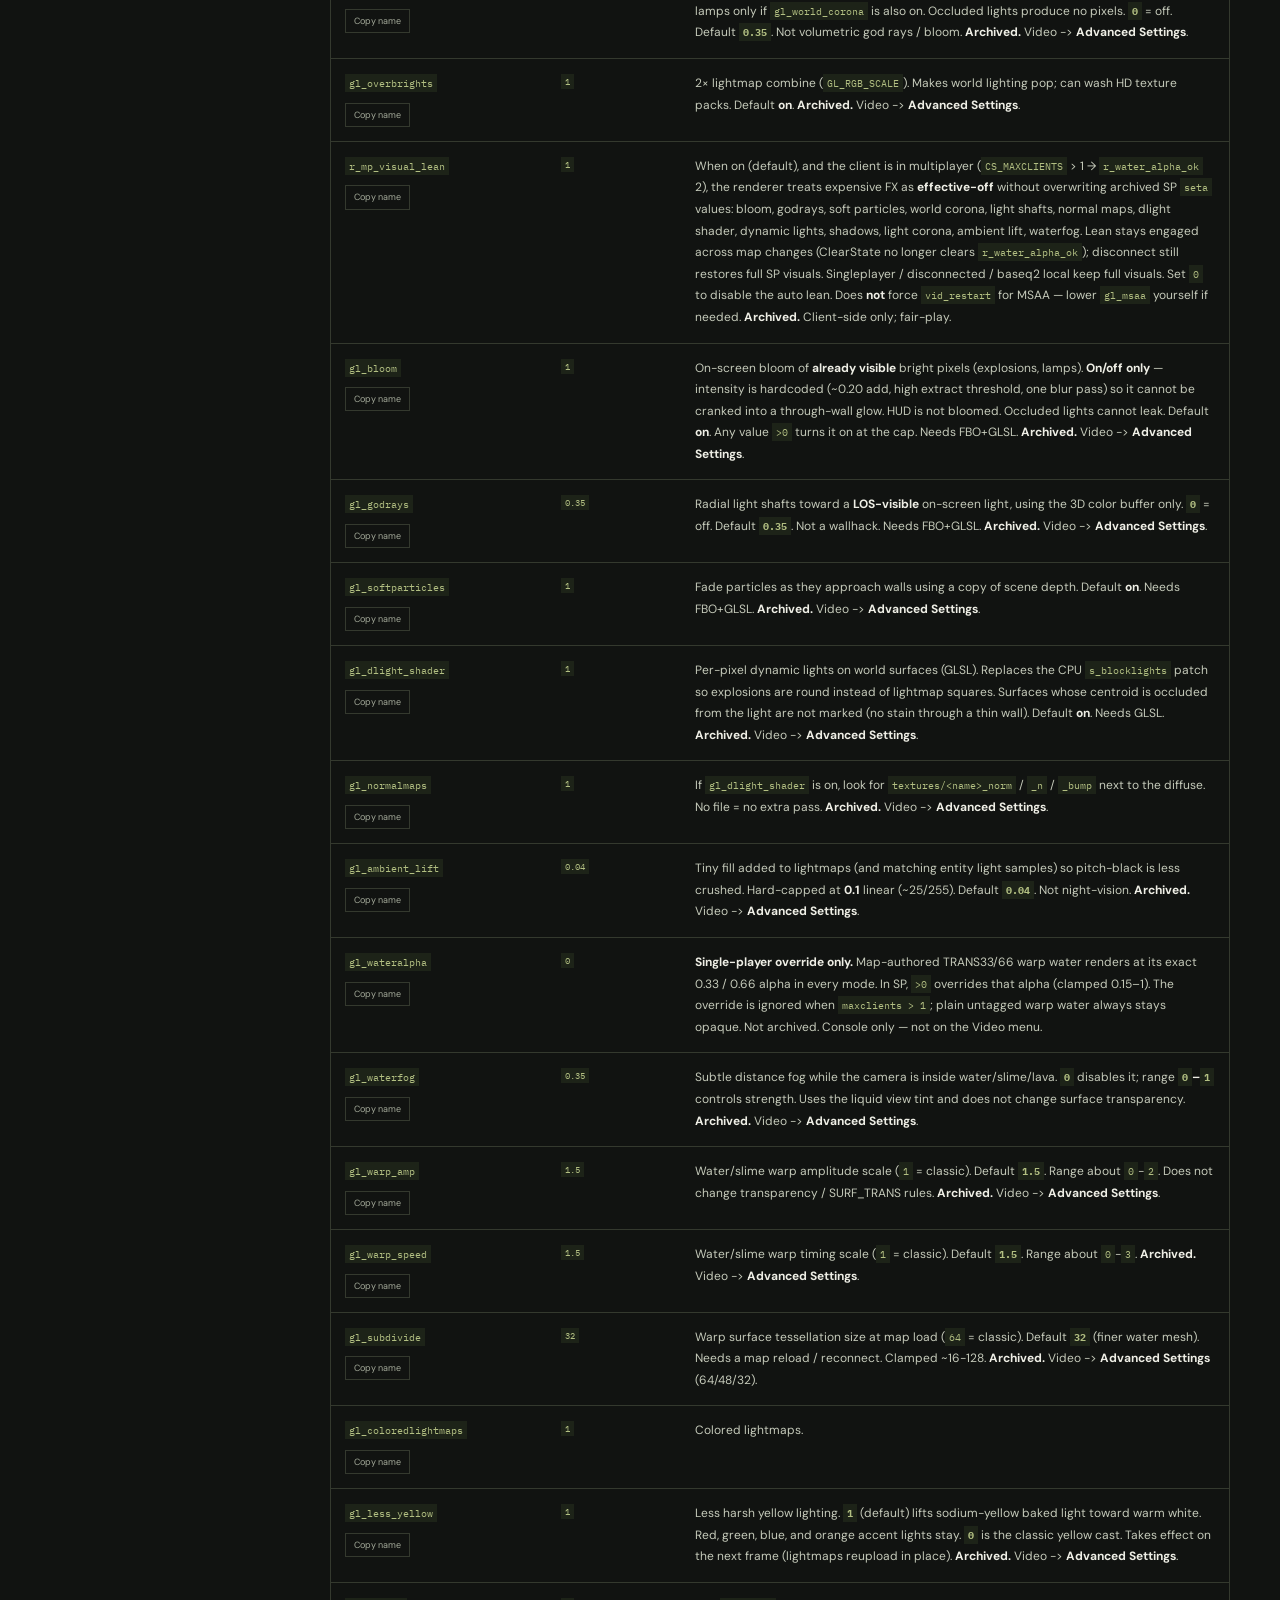
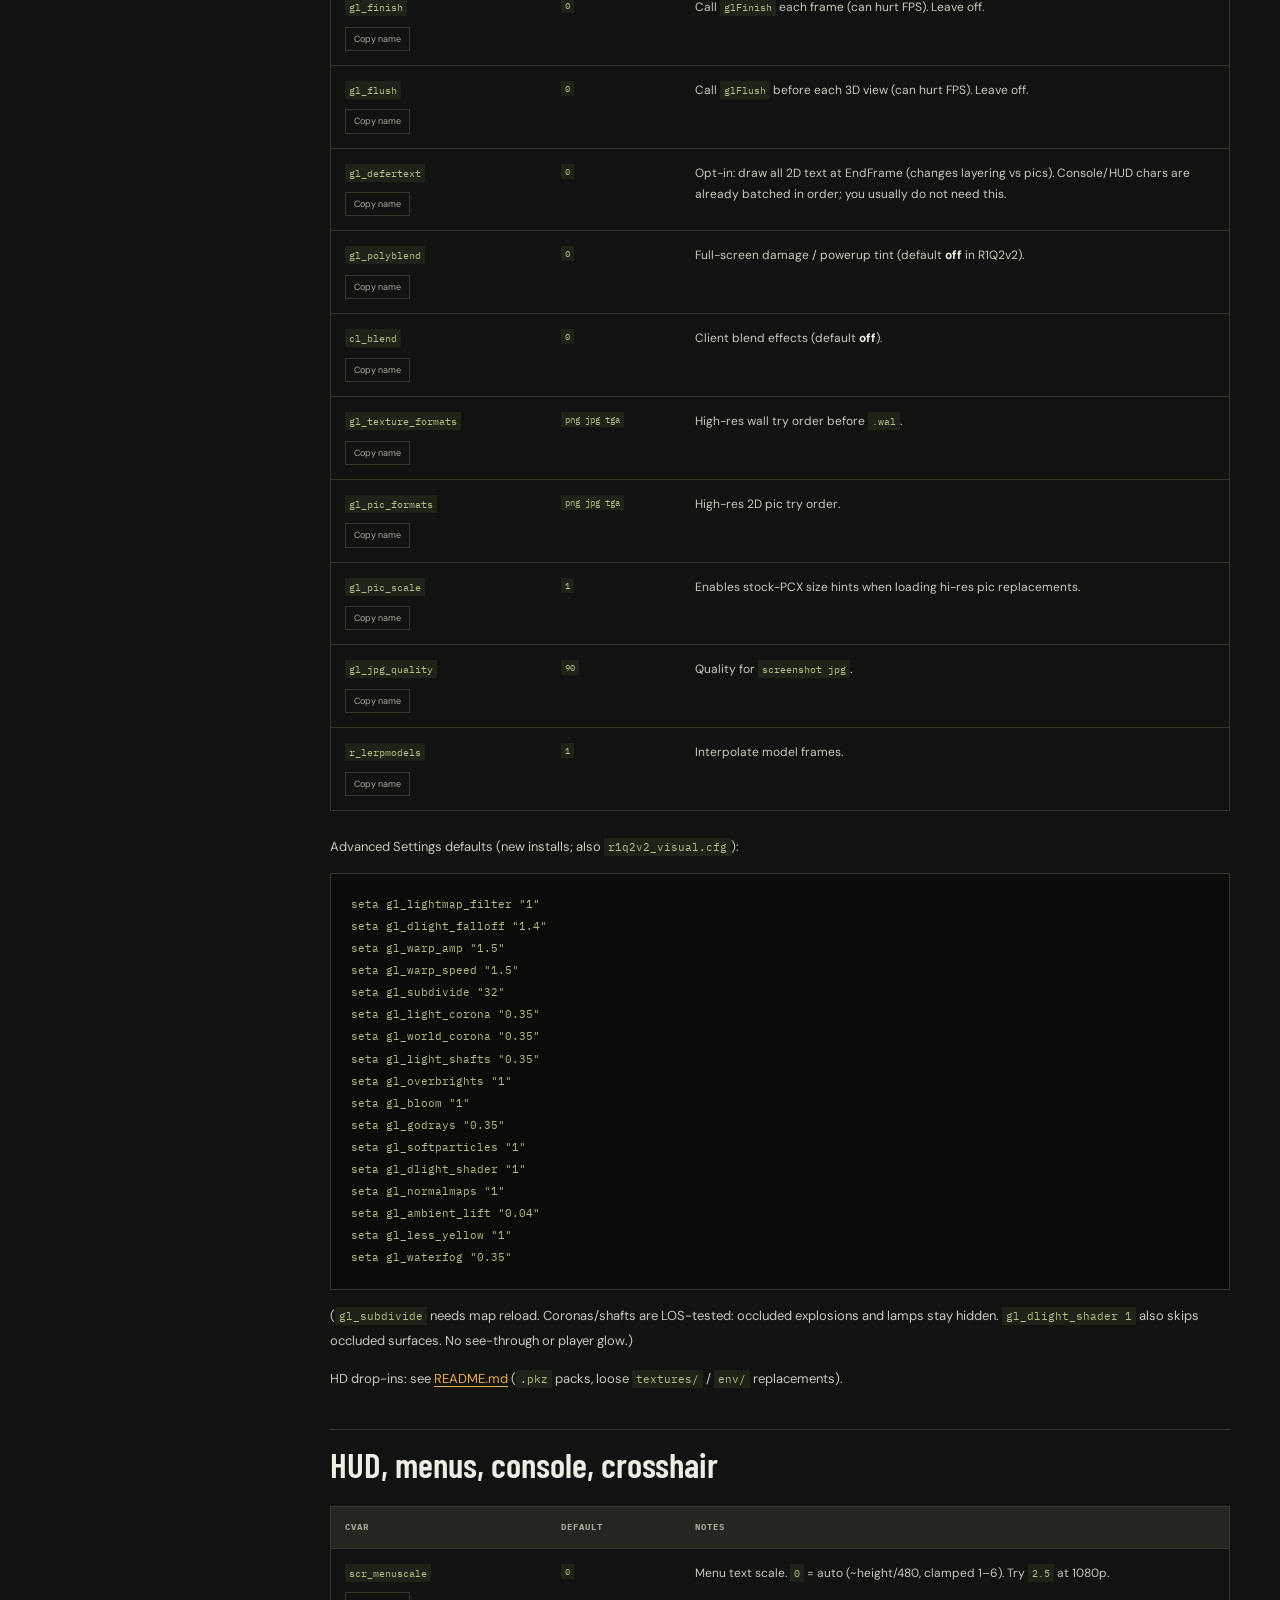
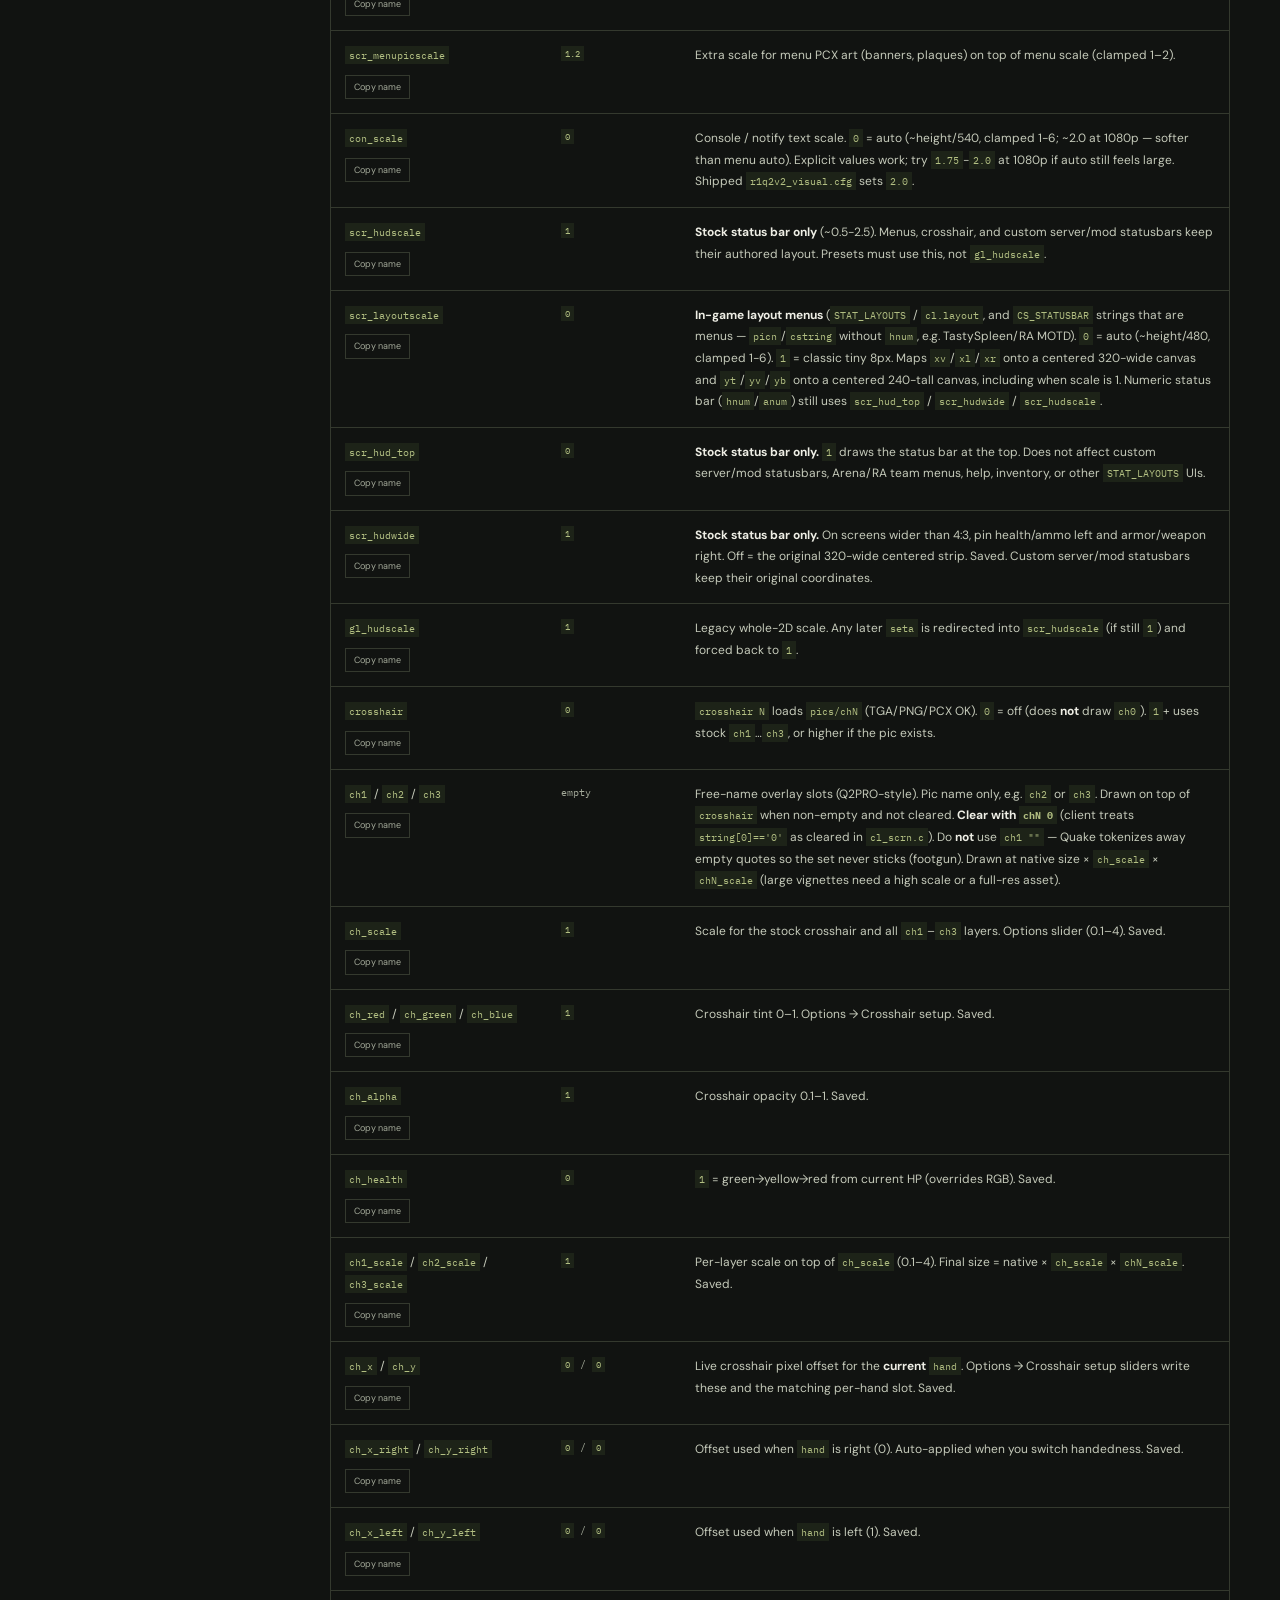
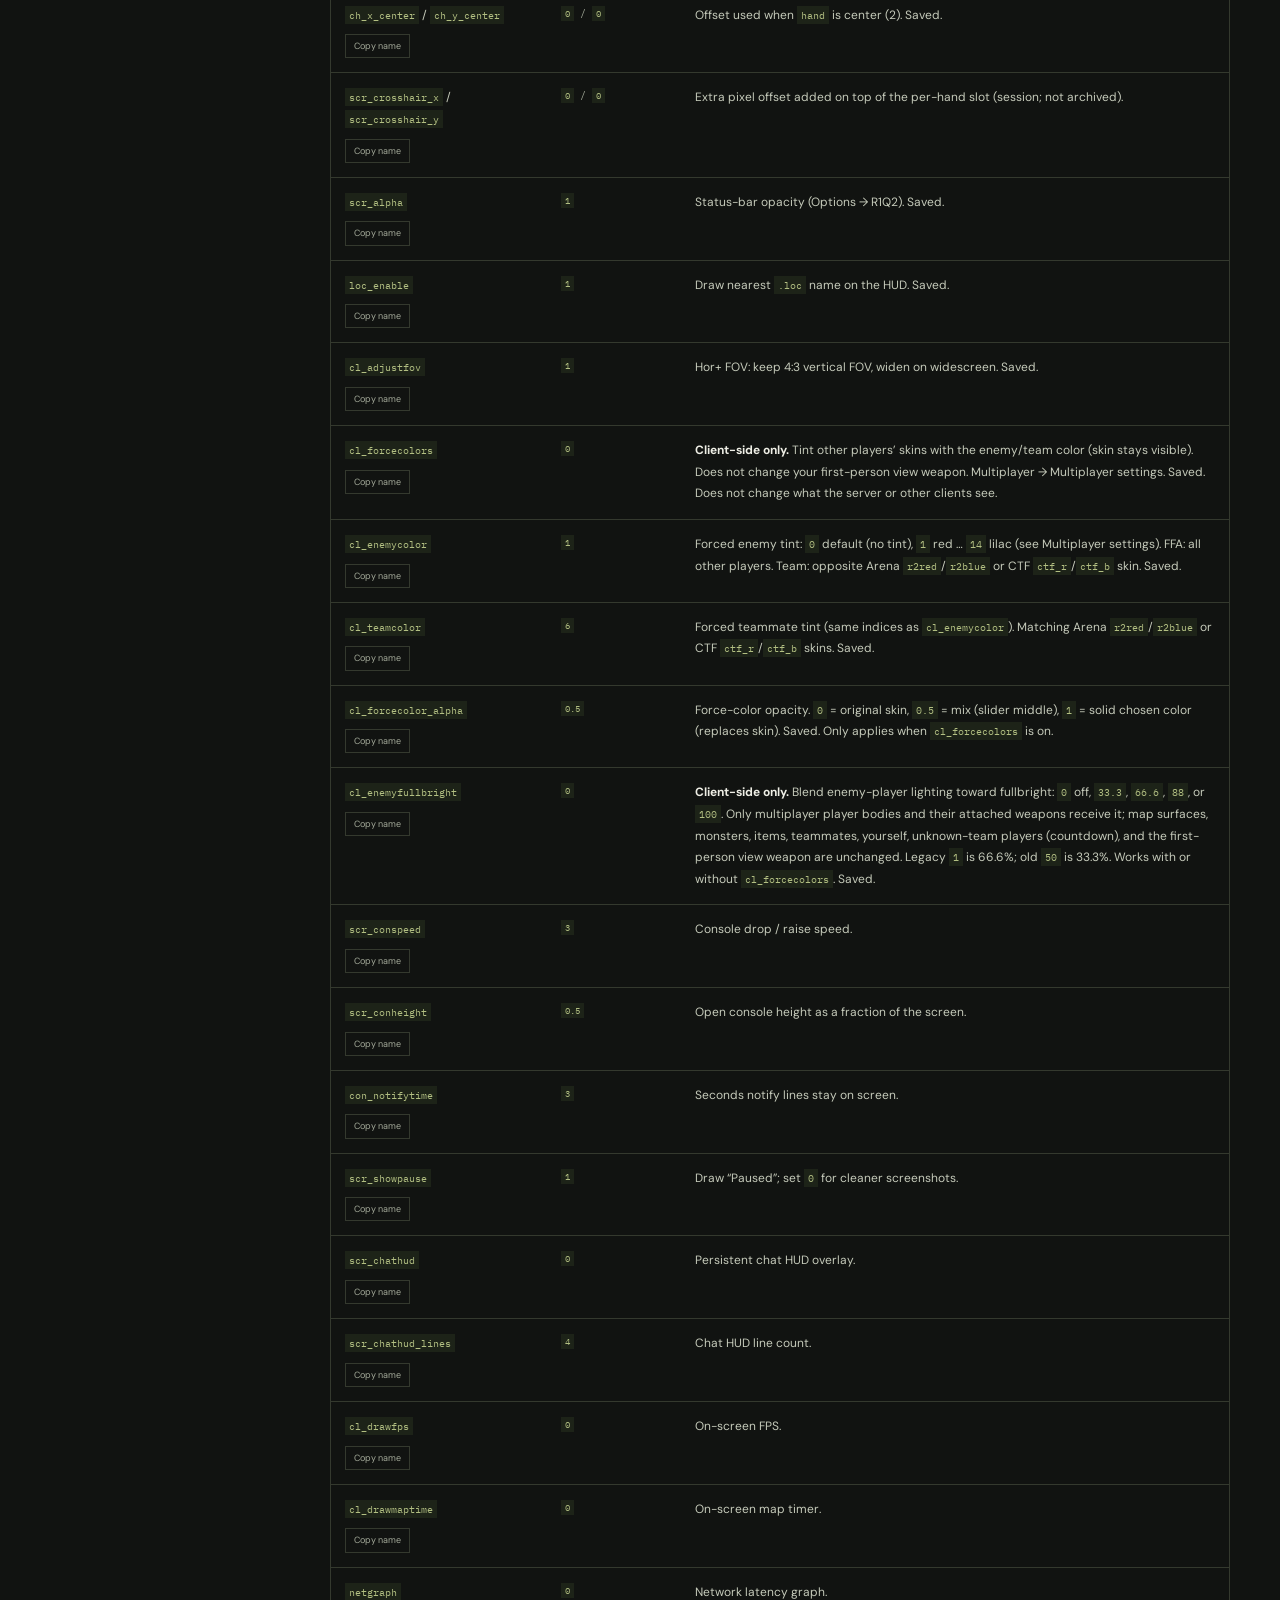
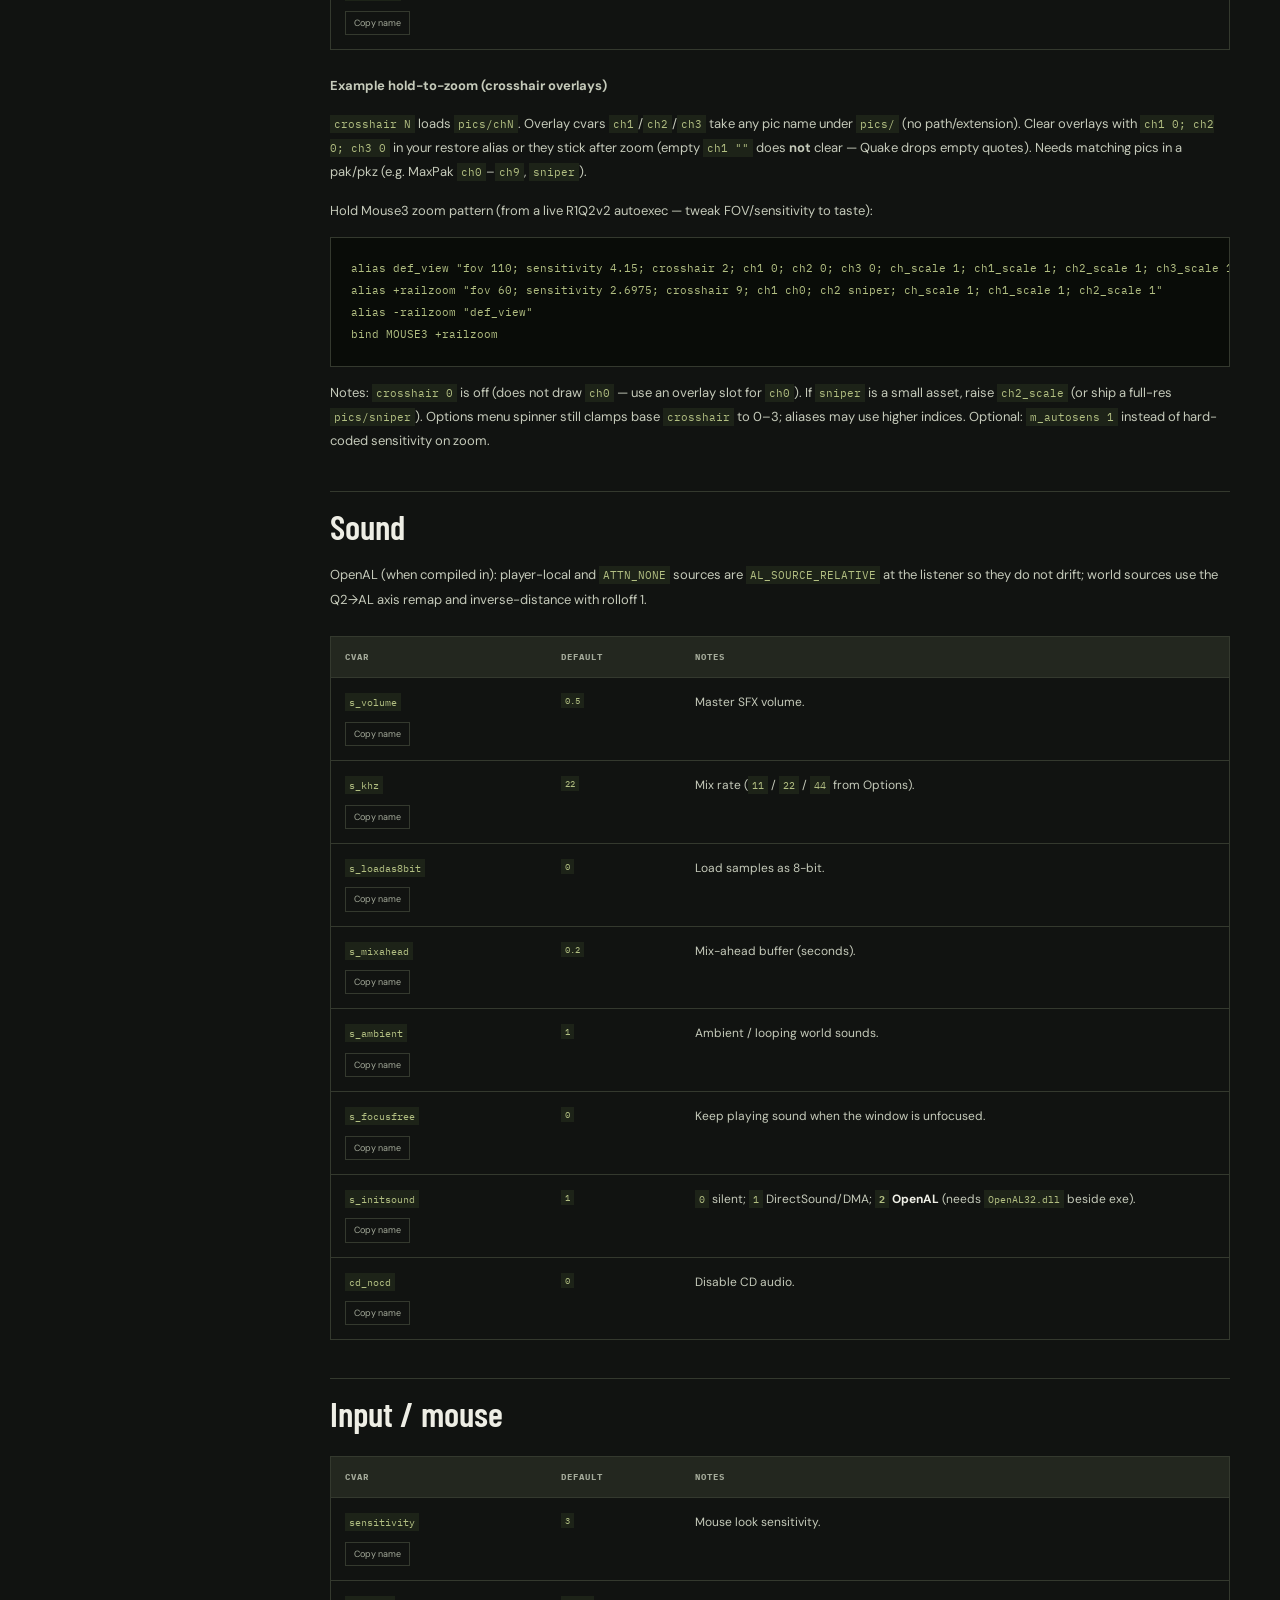
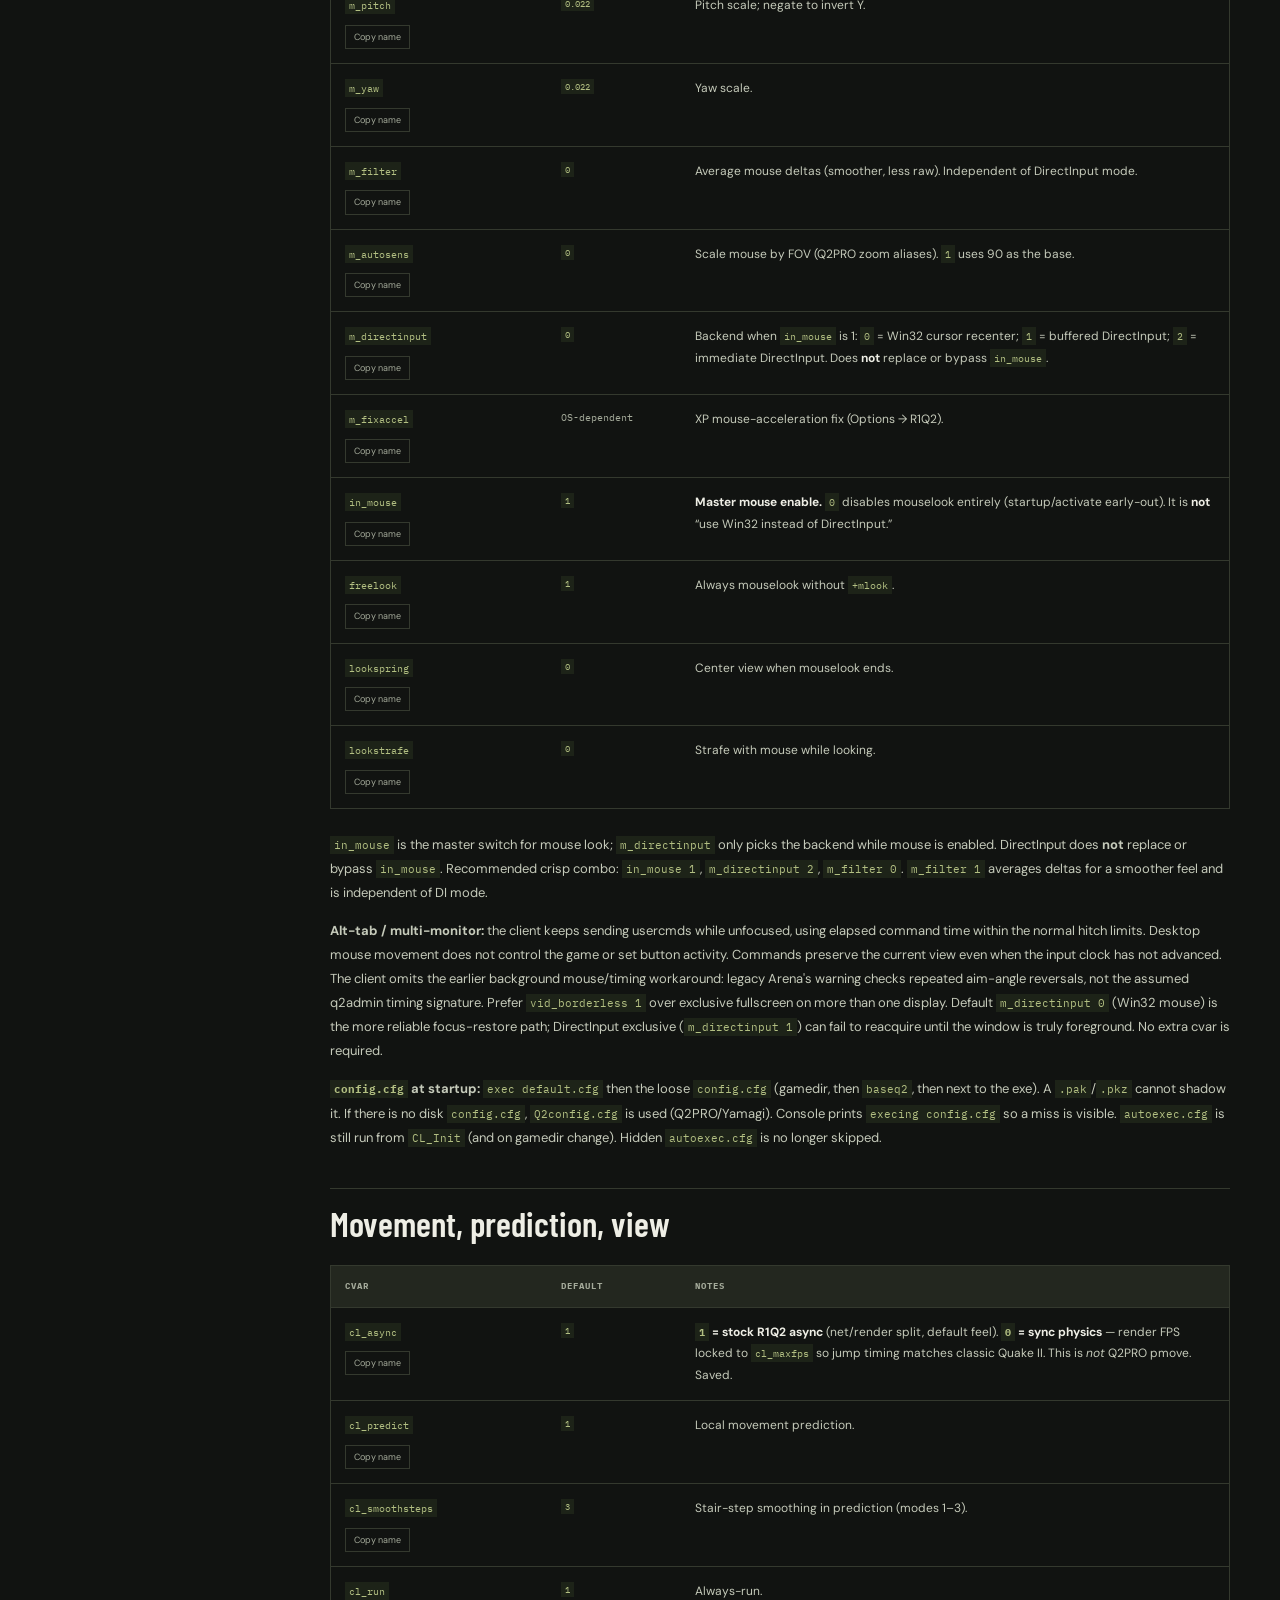
==== commit 266541fd: "Describe website features without build-specific labels" ====
--- a/docs/cvars.html
+++ b/docs/cvars.html
@@ -23,7 +23,7 @@
 <a href="#multiplayer-identity">Multiplayer / identity</a>
 <a href="#r1q2-extras-options-r1q2">R1Q2 extras (Options → R1Q2)</a>
 <a href="#misc">Misc</a>
-<a href="#quick-presets">Quick presets</a></nav><article class="reference-content" id="reference-content"><p data-section="introduction">Useful client settings for <strong>R1Q2v2 (Build 8041+)</strong>. Defaults are engine defaults unless noted. This is not every cvar in the tree, only ones players typically want.</p>
+<a href="#quick-presets">Quick presets</a></nav><article class="reference-content" id="reference-content"><p data-section="introduction">Useful client settings for <strong>R1Q2v2</strong>. Defaults are engine defaults unless noted. This is not every cvar in the tree, only ones players typically want.</p>
 <h2 id="how-to-use" data-section="how-to-use">How to use</h2>
 <ul data-section="how-to-use">
 <li>Console: <code>`</code> then <code>cvar value</code> (example: <code>scr_menuscale 2.5</code>)</li>
@@ -382,7 +382,7 @@
 <tr data-cvar="r_mp_visual_lean" data-section="graphics-quality-r1gl" id="cvar-graphics-quality-r1gl-r-mp-visual-lean">
 <td><code>r_mp_visual_lean</code><button class="copy-cvar" type="button" data-copy="r_mp_visual_lean" aria-label="Copy r_mp_visual_lean">Copy name</button></td>
 <td><code>1</code></td>
-<td><strong>BUILD 8062/8063.</strong> When on (default), and the client is in multiplayer (<code>CS_MAXCLIENTS</code> &gt; 1 → <code>r_water_alpha_ok</code> 2), the renderer treats expensive FX as <strong>effective-off</strong> without overwriting archived SP <code>seta</code> values: bloom, godrays, soft particles, world corona, light shafts, normal maps, dlight shader, dynamic lights, shadows, light corona, ambient lift, waterfog. <strong>8063:</strong> lean stays engaged across map changes (ClearState no longer clears <code>r_water_alpha_ok</code>); disconnect still restores full SP visuals. Singleplayer / disconnected / baseq2 local keep full visuals. Set <code>0</code> to disable the auto lean. Does <strong>not</strong> force <code>vid_restart</code> for MSAA — lower <code>gl_msaa</code> yourself if needed. <strong>Archived.</strong> Client-side only; fair-play.</td>
+<td>When on (default), and the client is in multiplayer (<code>CS_MAXCLIENTS</code> &gt; 1 → <code>r_water_alpha_ok</code> 2), the renderer treats expensive FX as <strong>effective-off</strong> without overwriting archived SP <code>seta</code> values: bloom, godrays, soft particles, world corona, light shafts, normal maps, dlight shader, dynamic lights, shadows, light corona, ambient lift, waterfog. Lean stays engaged across map changes (ClearState no longer clears <code>r_water_alpha_ok</code>); disconnect still restores full SP visuals. Singleplayer / disconnected / baseq2 local keep full visuals. Set <code>0</code> to disable the auto lean. Does <strong>not</strong> force <code>vid_restart</code> for MSAA — lower <code>gl_msaa</code> yourself if needed. <strong>Archived.</strong> Client-side only; fair-play.</td>
 </tr>
 <tr data-cvar="gl_bloom" data-section="graphics-quality-r1gl" id="cvar-graphics-quality-r1gl-gl-bloom">
 <td><code>gl_bloom</code><button class="copy-cvar" type="button" data-copy="gl_bloom" aria-label="Copy gl_bloom">Copy name</button></td>
@@ -500,7 +500,7 @@
 <td>Interpolate model frames.</td>
 </tr>
 </tbody></table></div>
-<p data-section="graphics-quality-r1gl">Build 8061/8062 Advanced Settings defaults (new installs; also <code>r1q2v2_visual.cfg</code>):</p>
+<p data-section="graphics-quality-r1gl">Advanced Settings defaults (new installs; also <code>r1q2v2_visual.cfg</code>):</p>
 <pre><code>seta gl_lightmap_filter &quot;1&quot;
 seta gl_dlight_falloff &quot;1.4&quot;
 seta gl_warp_amp &quot;1.5&quot;
@@ -831,7 +831,7 @@
 </tr>
 </tbody></table></div>
 <p data-section="input-mouse"><code>in_mouse</code> is the master switch for mouse look; <code>m_directinput</code> only picks the backend while mouse is enabled. DirectInput does <strong>not</strong> replace or bypass <code>in_mouse</code>. Recommended crisp combo: <code>in_mouse 1</code>, <code>m_directinput 2</code>, <code>m_filter 0</code>. <code>m_filter 1</code> averages deltas for a smoother feel and is independent of DI mode.</p>
-<p data-section="input-mouse"><strong>Alt-tab / multi-monitor:</strong> the client keeps sending usercmds while unfocused, using elapsed command time within the normal hitch limits. Desktop mouse movement does not control the game or set button activity. Commands preserve the current view even when the input clock has not advanced. Build 8064 removes the earlier background mouse/timing workaround: legacy Arena&#x27;s warning checks repeated aim-angle reversals, not the assumed q2admin timing signature. Prefer <code>vid_borderless 1</code> over exclusive fullscreen on more than one display. Default <code>m_directinput 0</code> (Win32 mouse) is the more reliable focus-restore path; DirectInput exclusive (<code>m_directinput 1</code>) can fail to reacquire until the window is truly foreground. No extra cvar is required.</p>
+<p data-section="input-mouse"><strong>Alt-tab / multi-monitor:</strong> the client keeps sending usercmds while unfocused, using elapsed command time within the normal hitch limits. Desktop mouse movement does not control the game or set button activity. Commands preserve the current view even when the input clock has not advanced. The client omits the earlier background mouse/timing workaround: legacy Arena&#x27;s warning checks repeated aim-angle reversals, not the assumed q2admin timing signature. Prefer <code>vid_borderless 1</code> over exclusive fullscreen on more than one display. Default <code>m_directinput 0</code> (Win32 mouse) is the more reliable focus-restore path; DirectInput exclusive (<code>m_directinput 1</code>) can fail to reacquire until the window is truly foreground. No extra cvar is required.</p>
 <p data-section="input-mouse"><strong><code>config.cfg</code> at startup:</strong> <code>exec default.cfg</code> then the loose <code>config.cfg</code> (gamedir, then <code>baseq2</code>, then next to the exe). A <code>.pak</code>/<code>.pkz</code> cannot shadow it. If there is no disk <code>config.cfg</code>, <code>Q2config.cfg</code> is used (Q2PRO/Yamagi). Console prints <code>execing config.cfg</code> so a miss is visible. <code>autoexec.cfg</code> is still run from <code>CL_Init</code> (and on gamedir change). Hidden <code>autoexec.cfg</code> is no longer skipped.</p>
 <h2 id="movement-prediction-view" data-section="movement-prediction-view">Movement, prediction, view</h2>
 <div class="reference-table-wrap" data-section="movement-prediction-view"><table class="cvar-table"><thead><tr>
@@ -934,7 +934,7 @@
 <tr data-cvar="net_ignore_icmp" data-section="network-fps" id="cvar-network-fps-net-ignore-icmp">
 <td><code>net_ignore_icmp</code><button class="copy-cvar" type="button" data-copy="net_ignore_icmp" aria-label="Copy net_ignore_icmp">Copy name</button></td>
 <td><code>1</code></td>
-<td>Ignore ICMP port-unreachable on the UDP socket. Windows otherwise surfaces those as <code>WSAECONNRESET</code> with a <strong>stale</strong> recv buffer. <strong>Build 8050</strong> also disables <code>SIO_UDP_CONNRESET</code> / <code>SIO_UDP_NETRESET</code> and skips <code>i &lt; 0</code> in <code>CL_ReadPackets</code>.</td>
+<td>Ignore ICMP port-unreachable on the UDP socket. Windows otherwise surfaces those as <code>WSAECONNRESET</code> with a <strong>stale</strong> recv buffer. The client also disables <code>SIO_UDP_CONNRESET</code> / <code>SIO_UDP_NETRESET</code> and skips <code>i &lt; 0</code> in <code>CL_ReadPackets</code>.</td>
 </tr>
 <tr data-cvar="cl_http_downloads" data-section="network-fps" id="cvar-network-fps-cl-http-downloads">
 <td><code>cl_http_downloads</code><button class="copy-cvar" type="button" data-copy="cl_http_downloads" aria-label="Copy cl_http_downloads">Copy name</button></td>
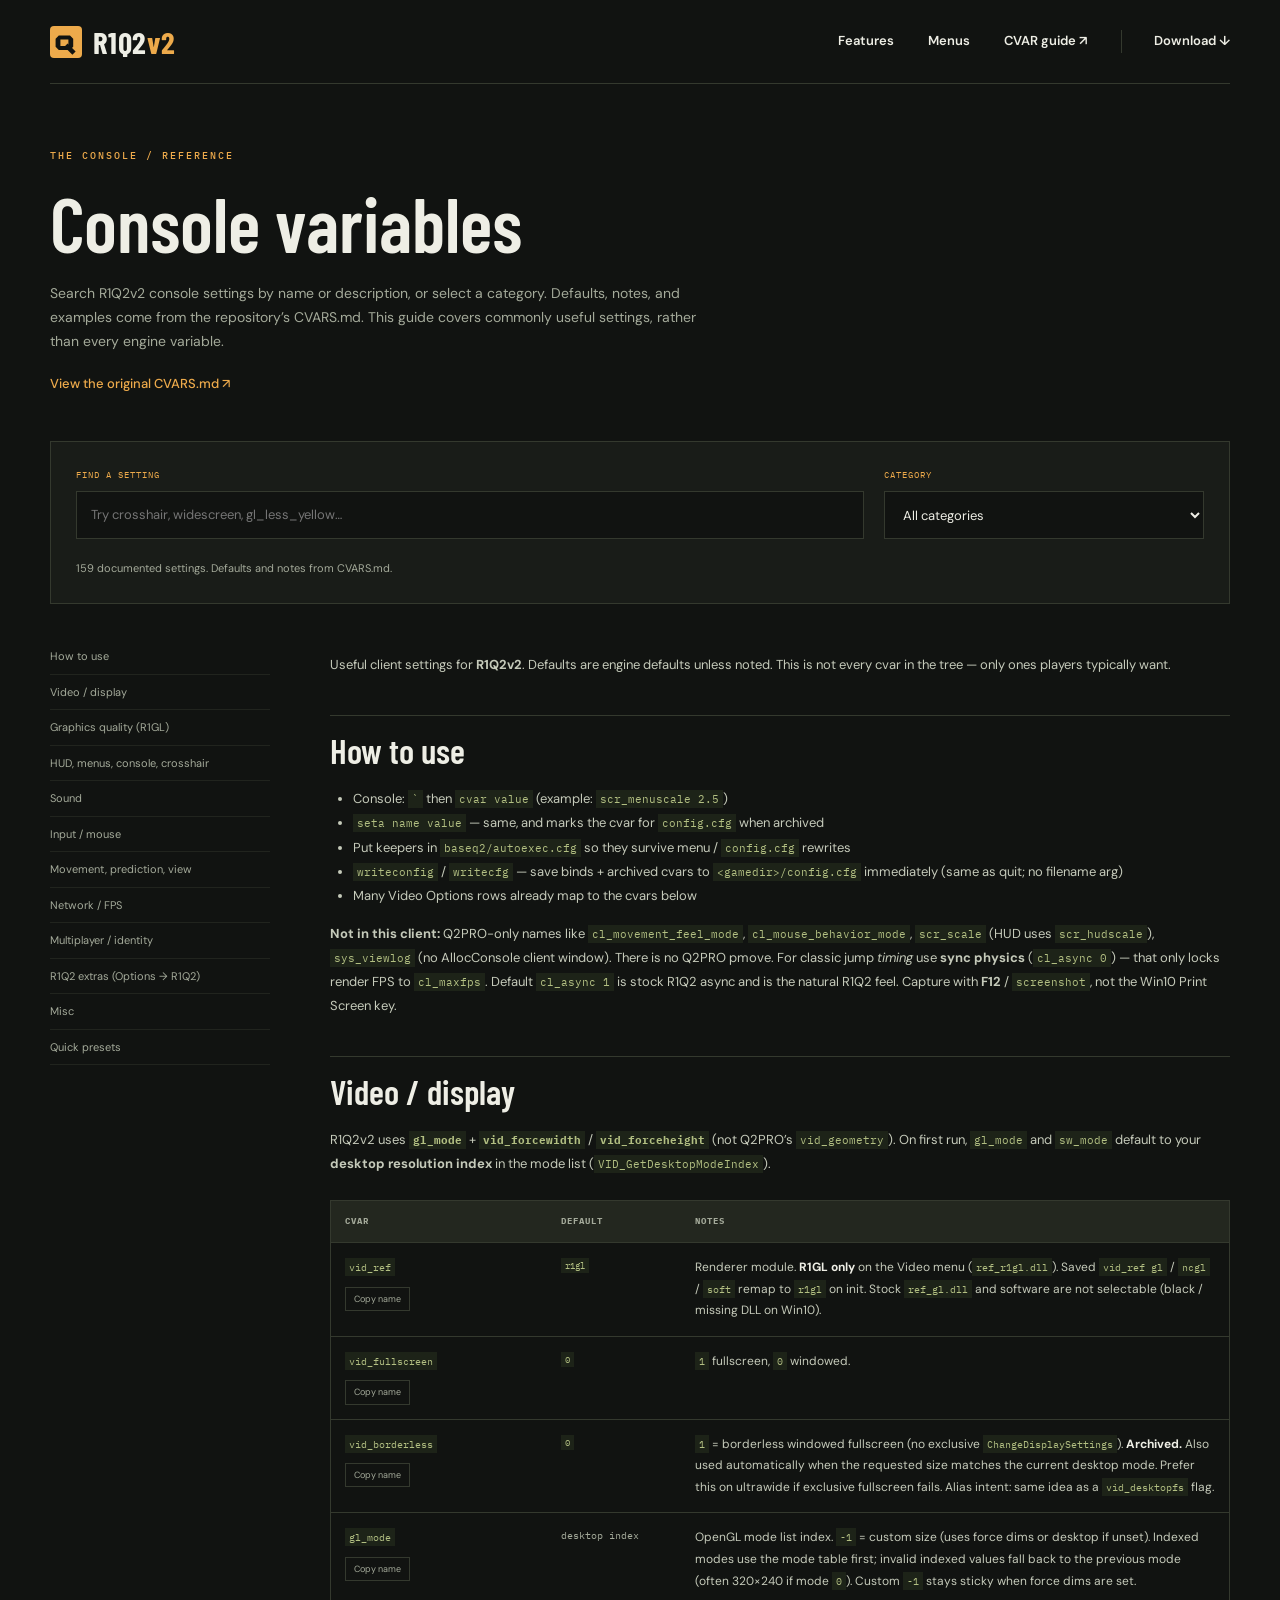
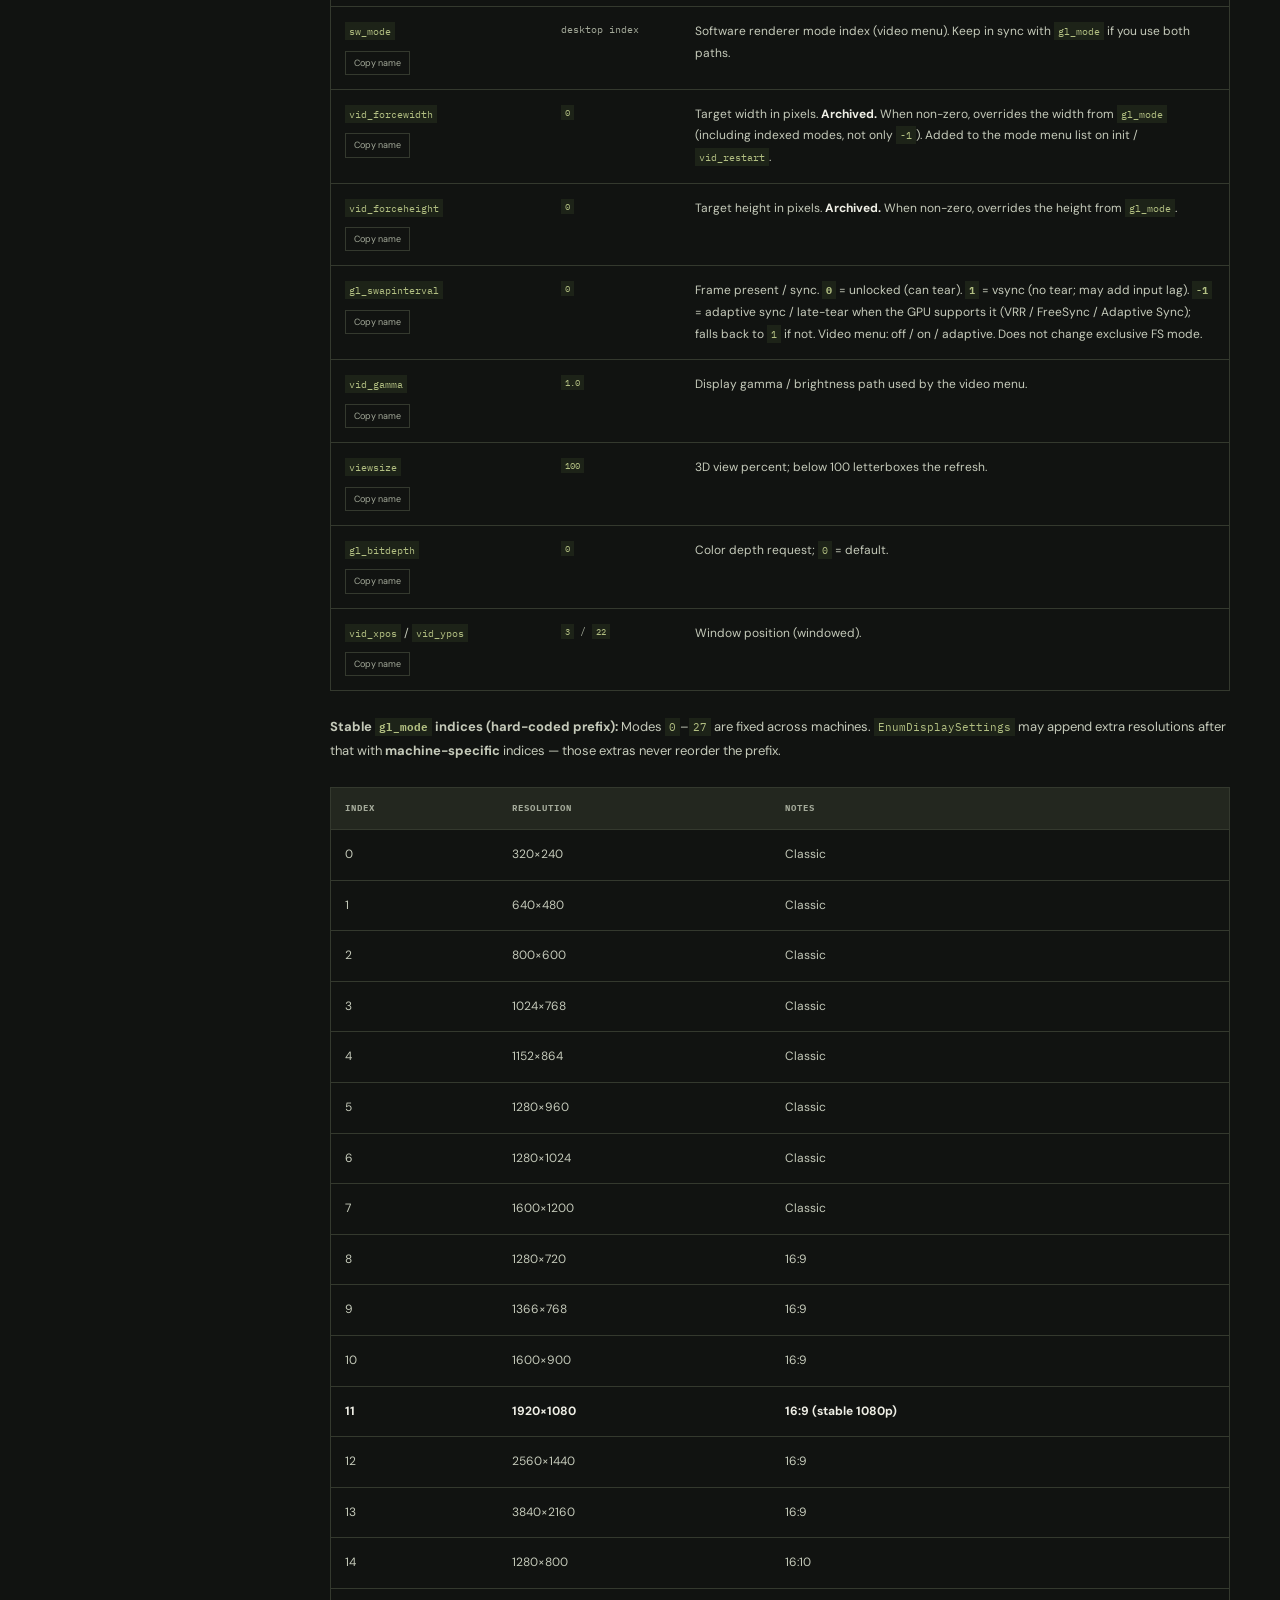
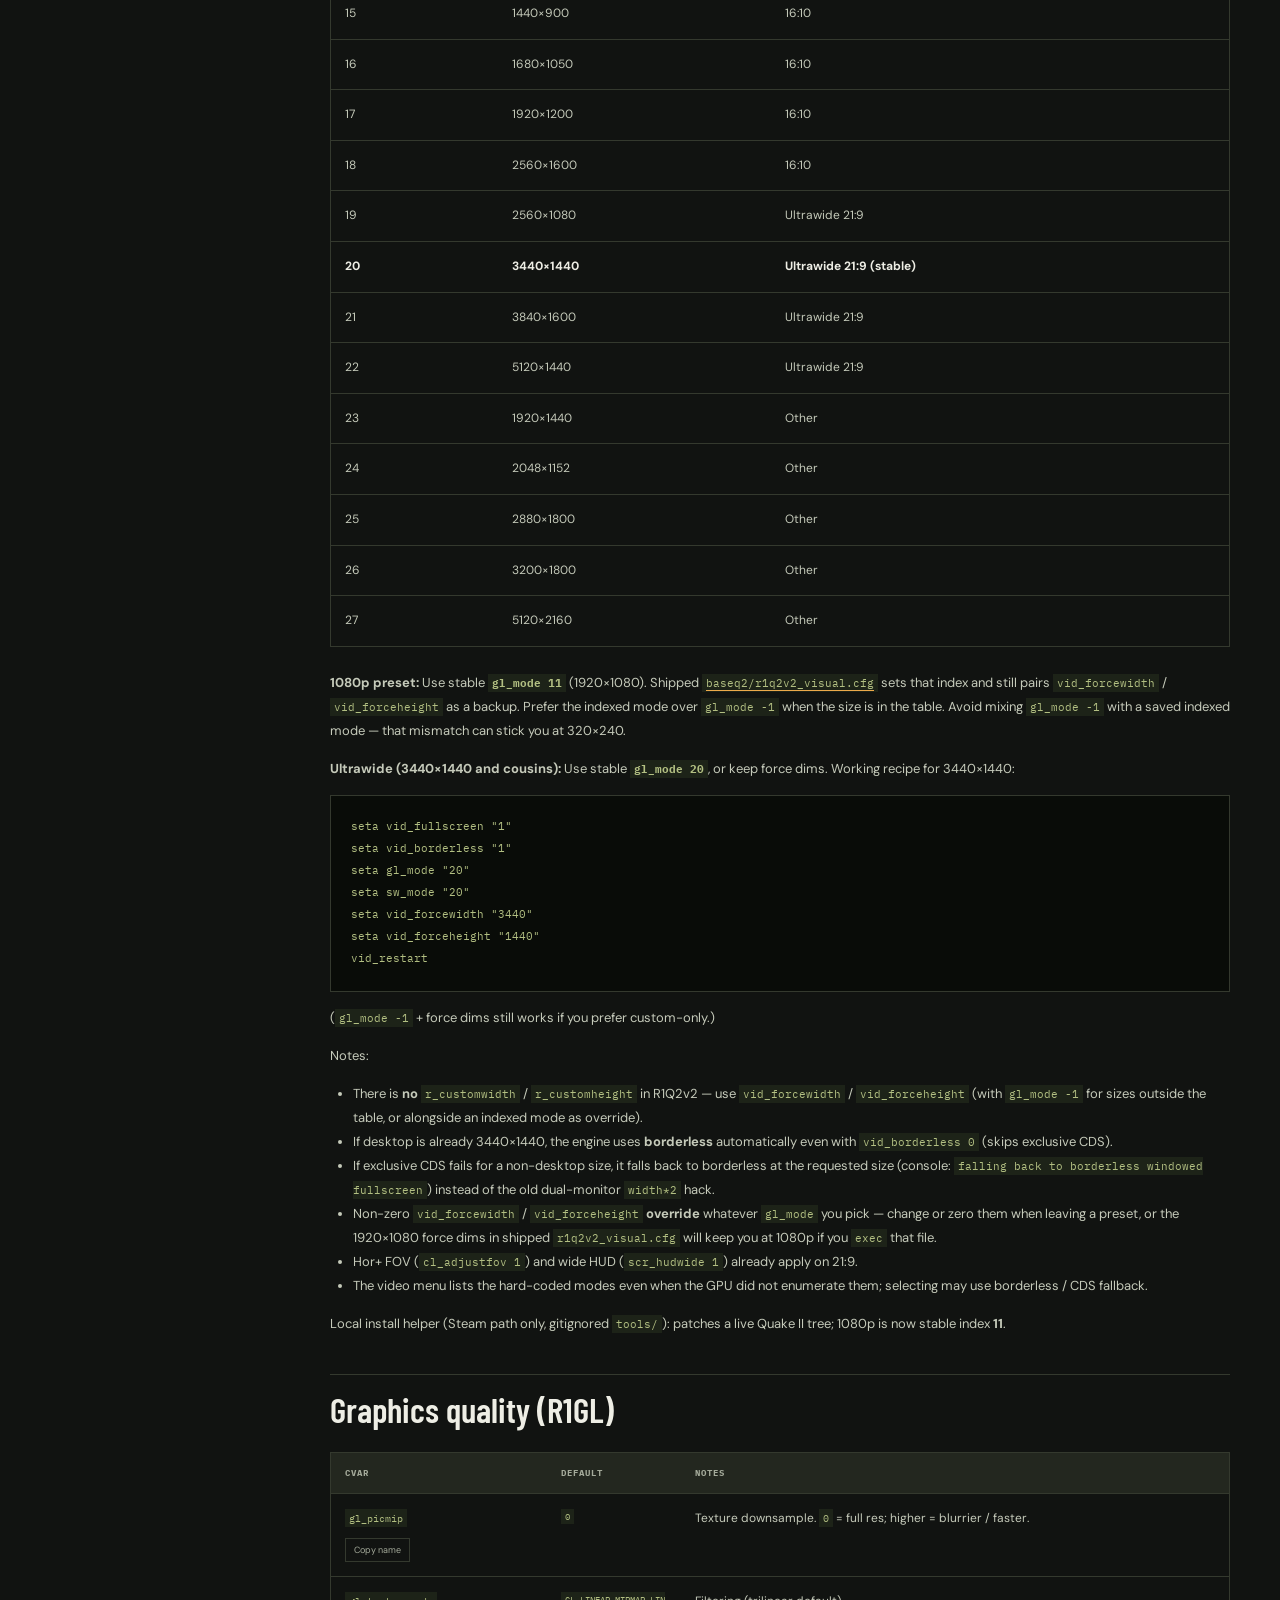
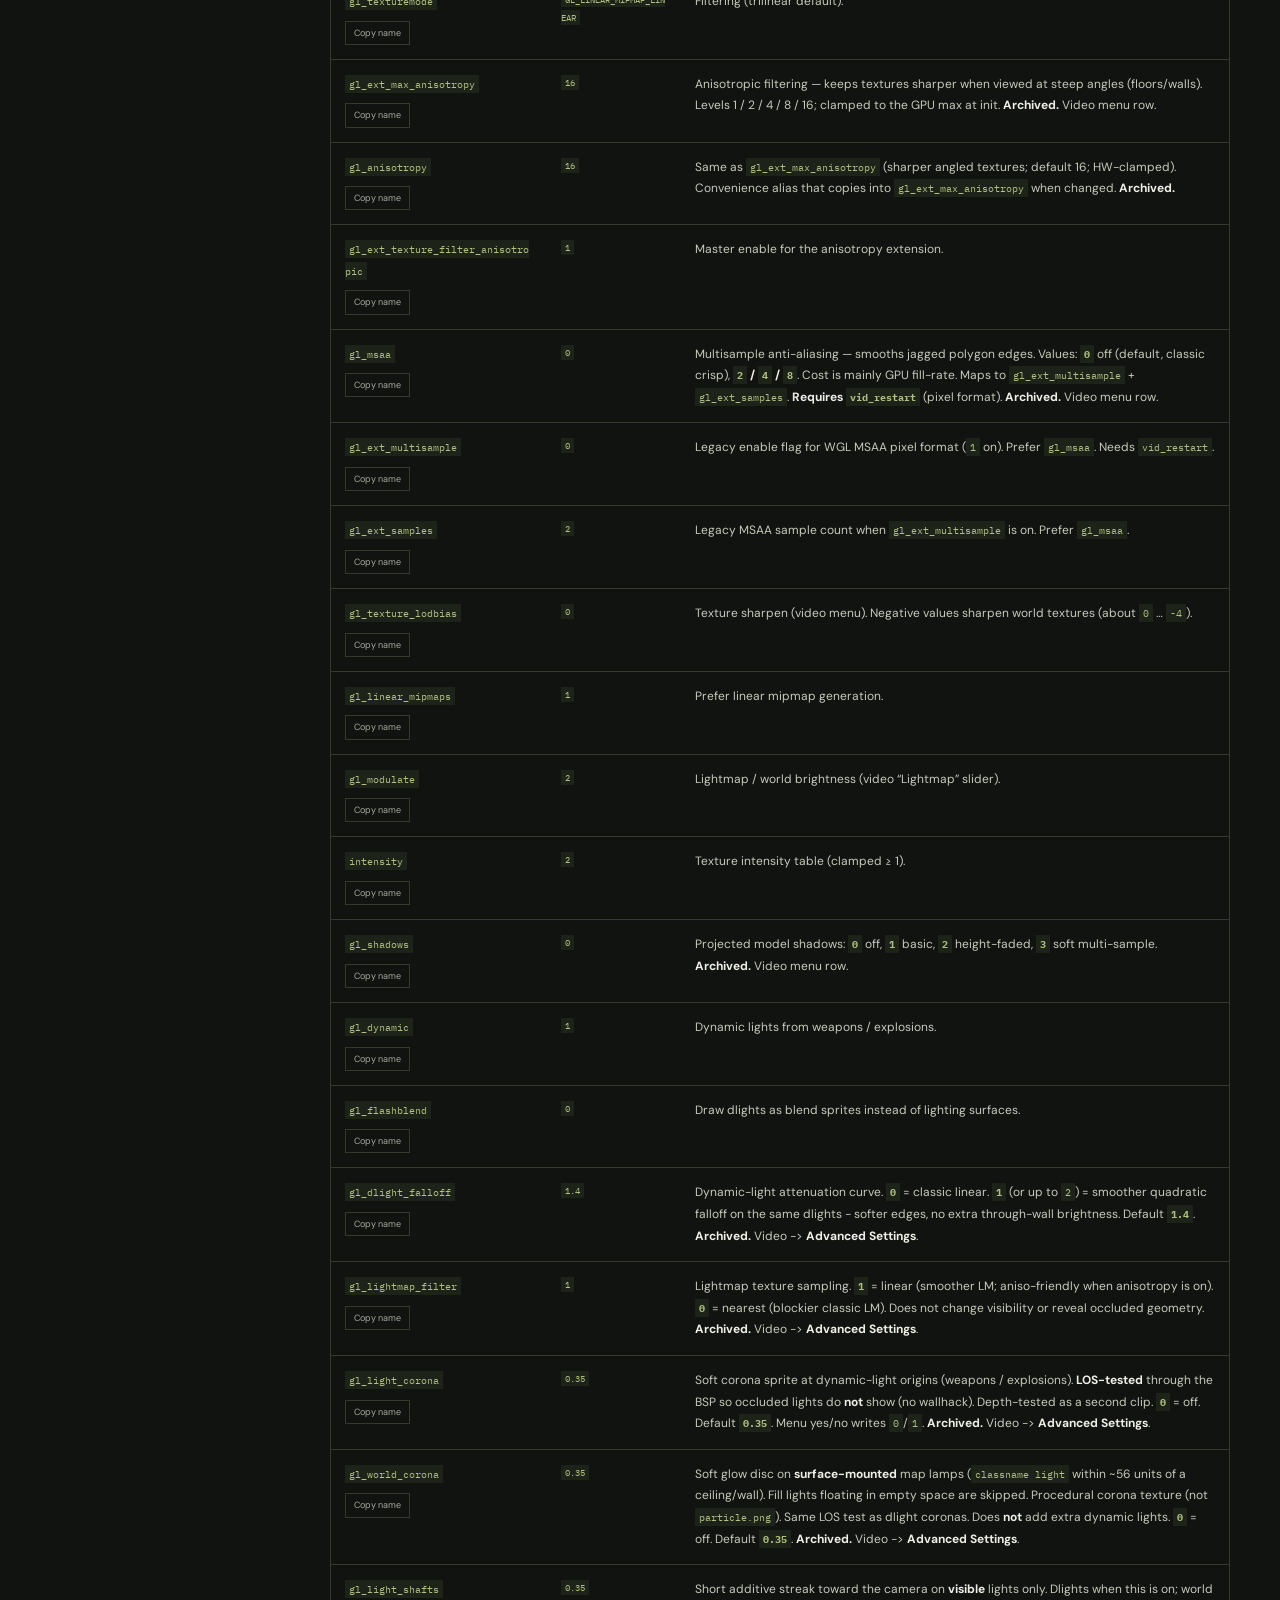
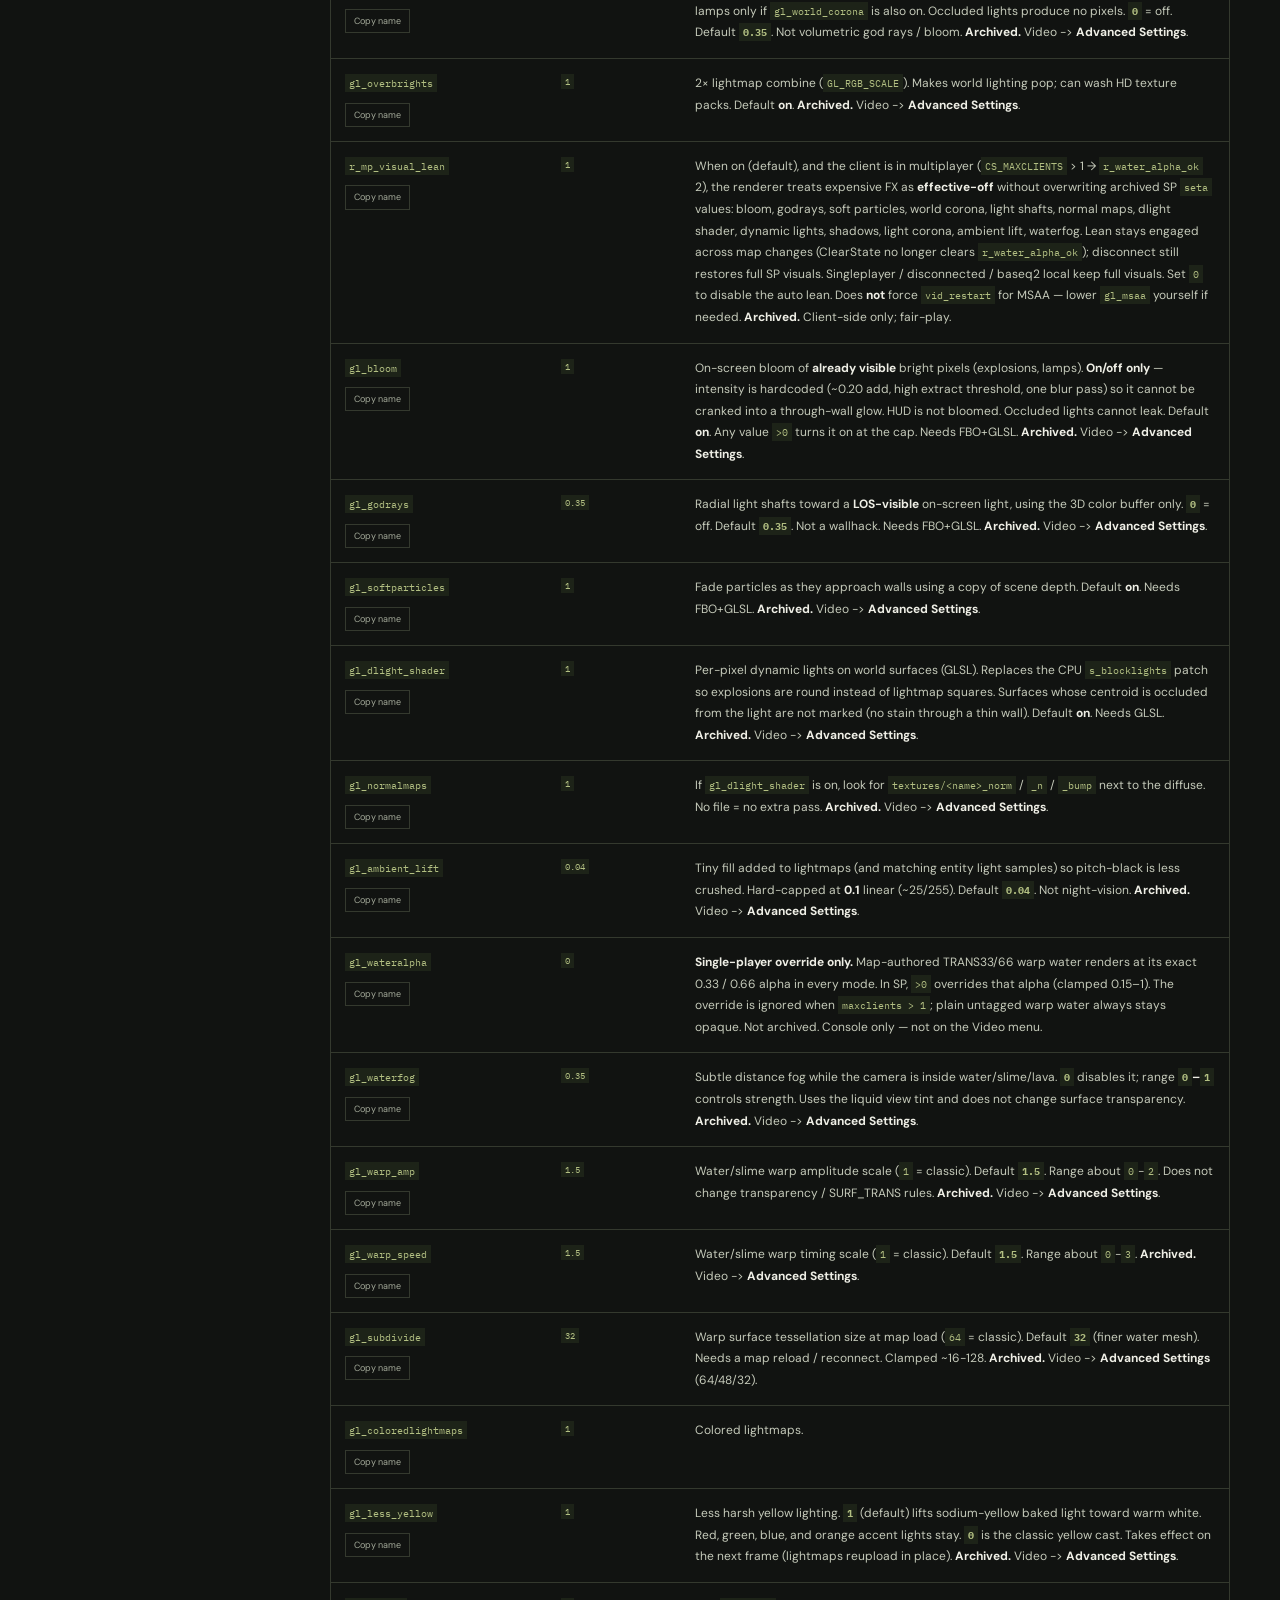
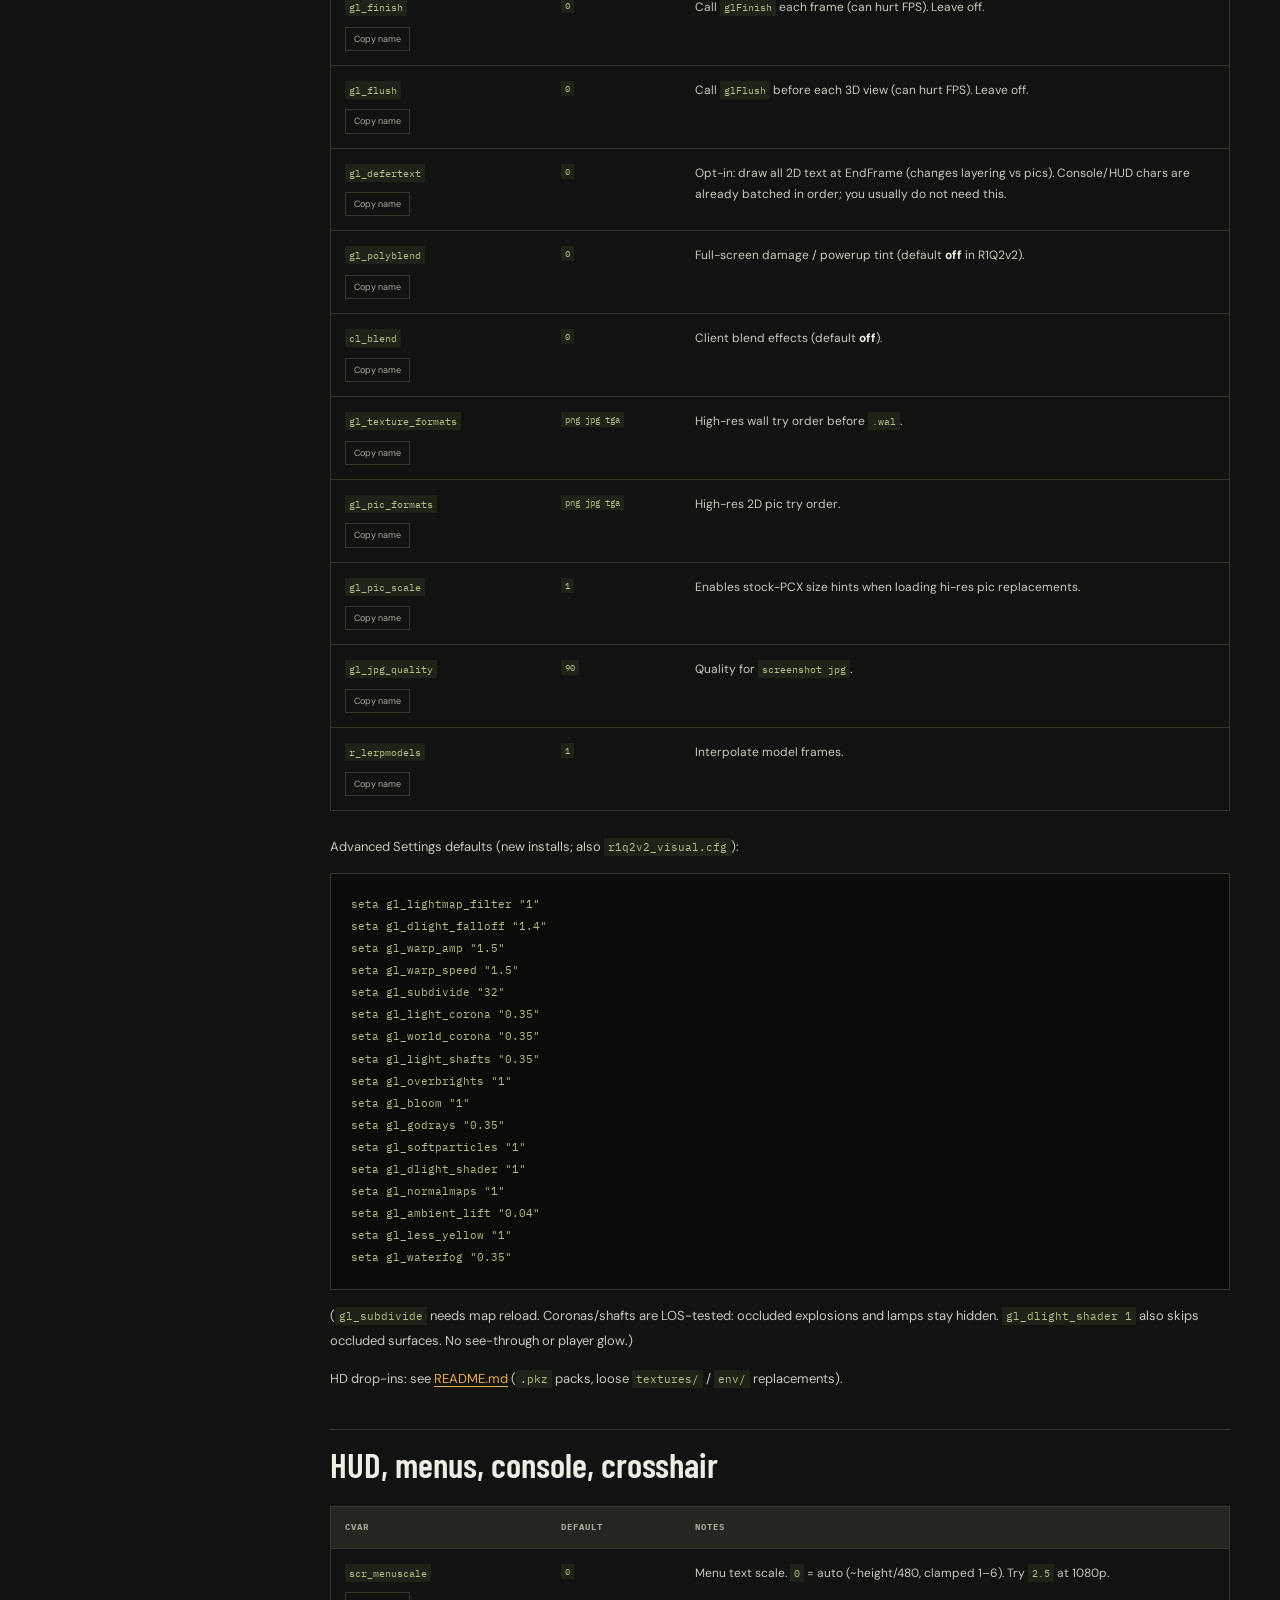
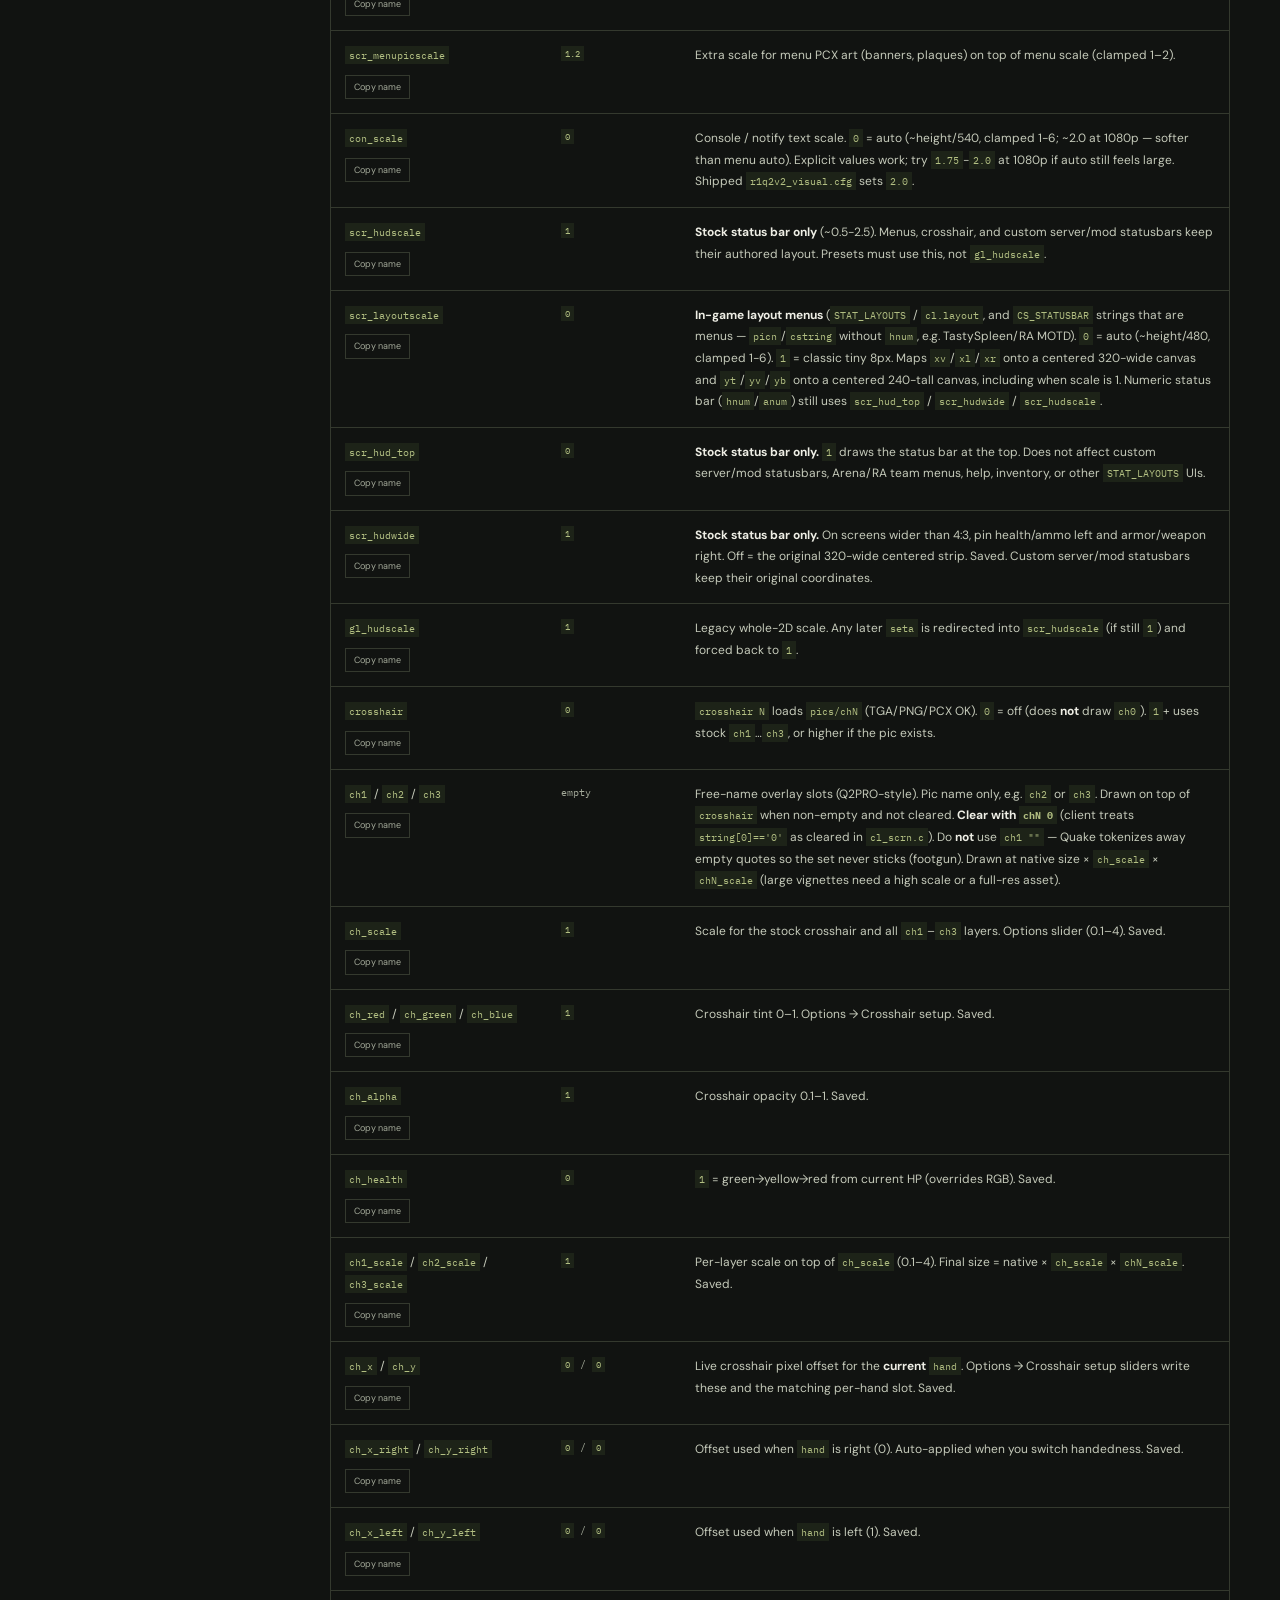
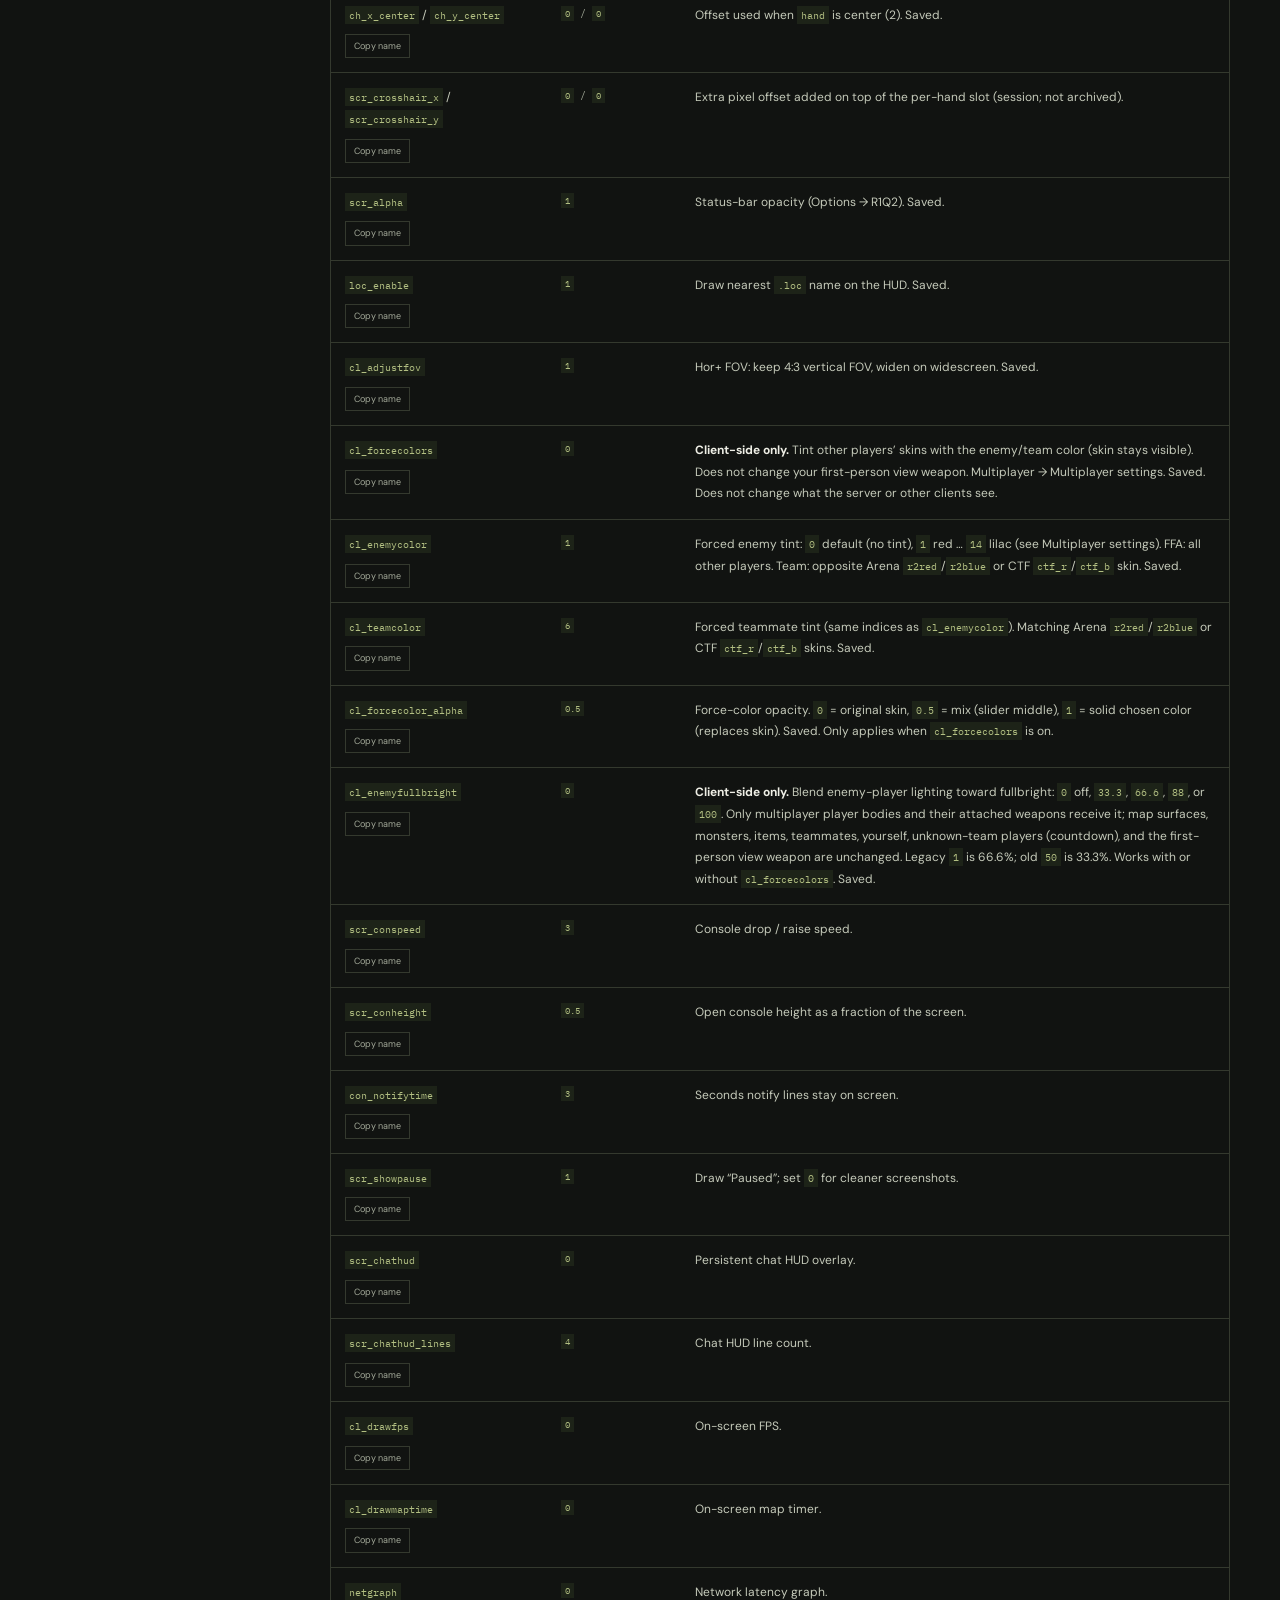
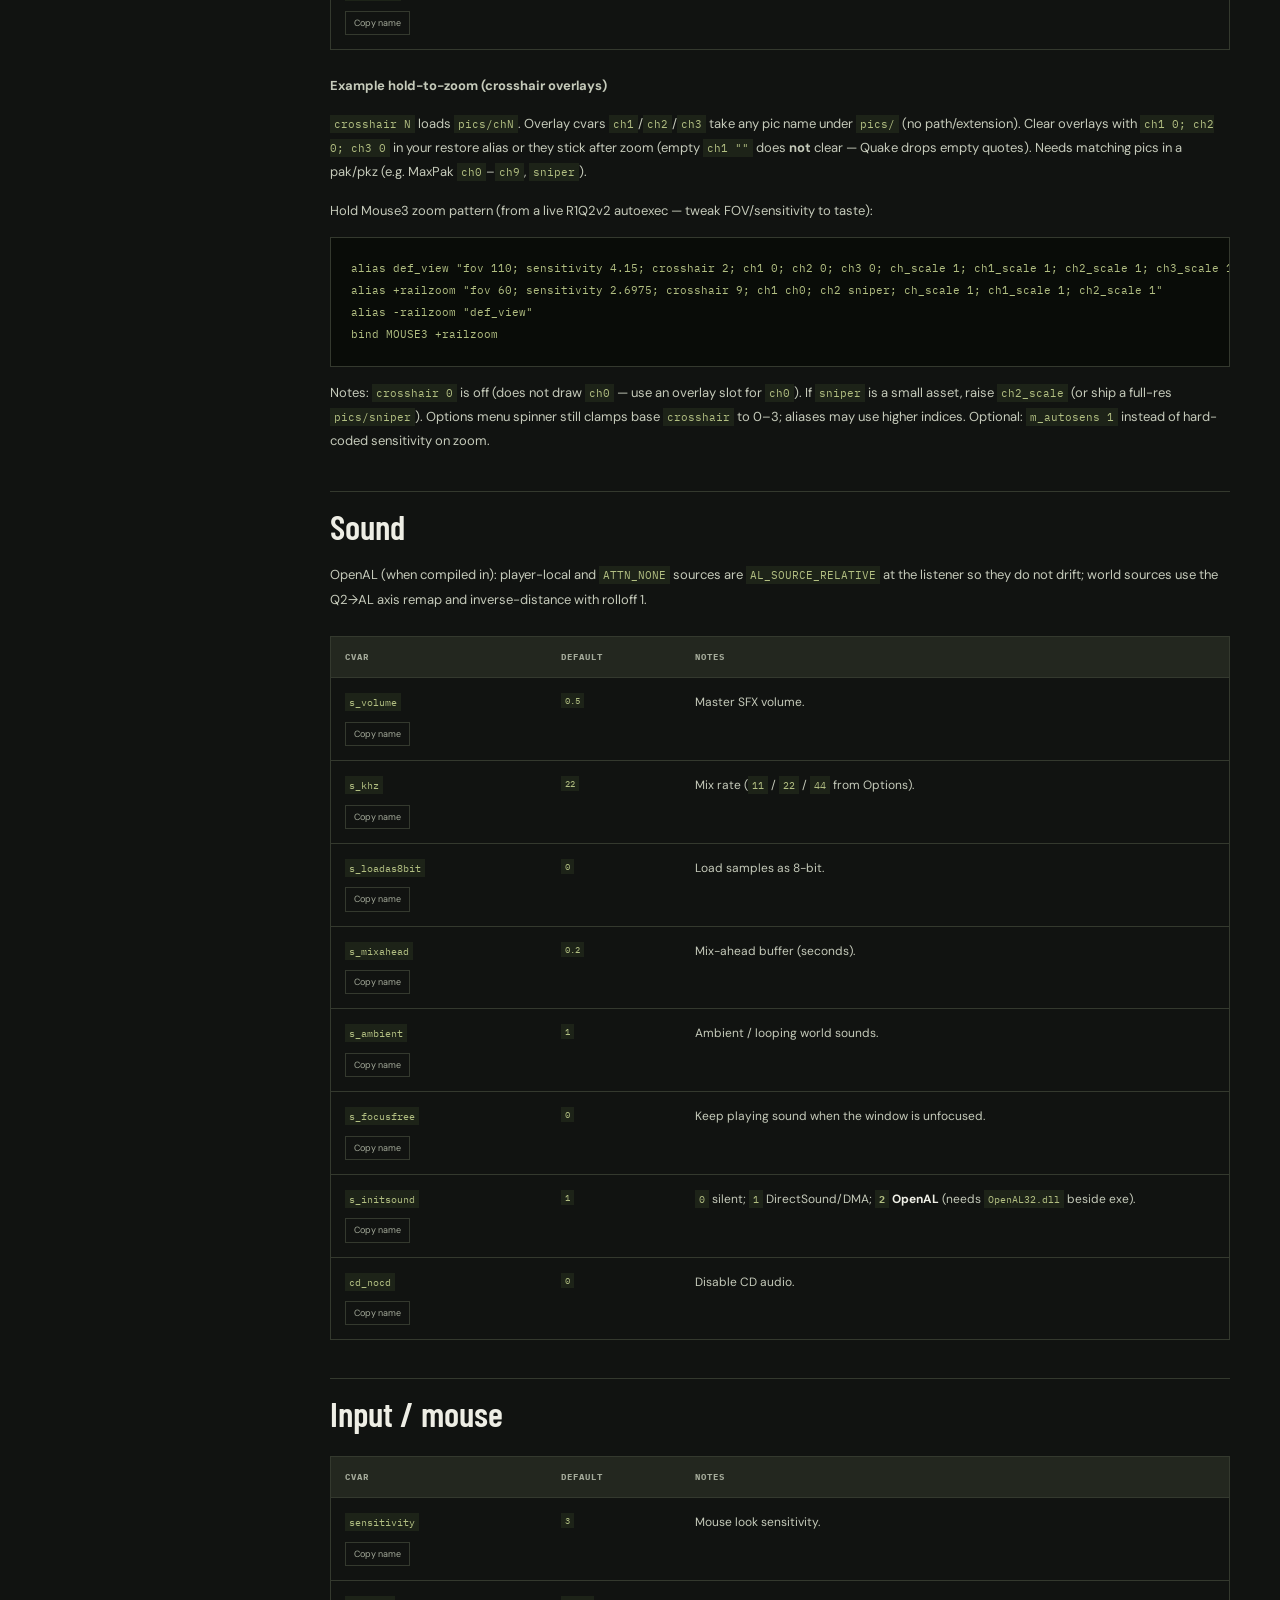
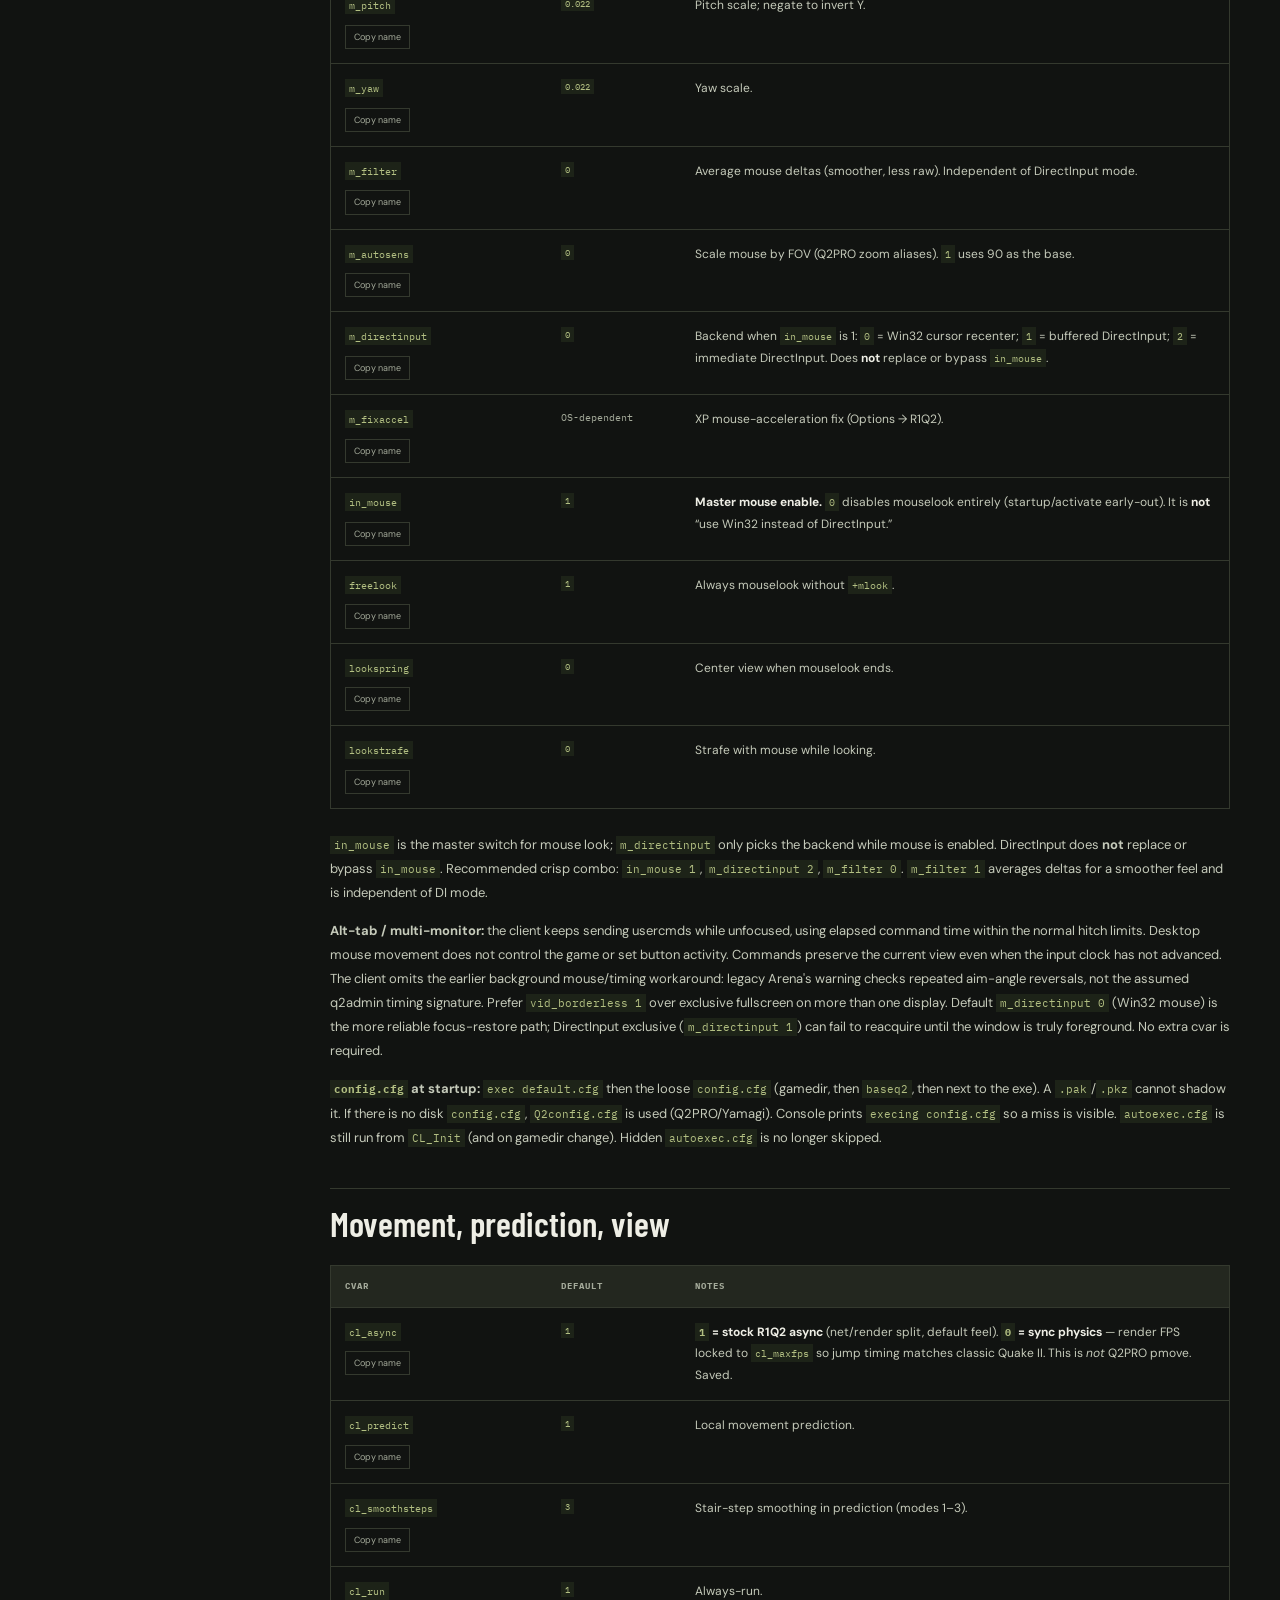
==== commit 06dad8a7: "Keep donation buttons in download section when generating CVAR guide" ====
--- a/docs/cvars.html
+++ b/docs/cvars.html
@@ -23,18 +23,18 @@
 <a href="#multiplayer-identity">Multiplayer / identity</a>
 <a href="#r1q2-extras-options-r1q2">R1Q2 extras (Options → R1Q2)</a>
 <a href="#misc">Misc</a>
-<a href="#quick-presets">Quick presets</a></nav><article class="reference-content" id="reference-content"><p data-section="introduction">Useful client settings for <strong>R1Q2v2</strong>. Defaults are engine defaults unless noted. This is not every cvar in the tree, only ones players typically want.</p>
+<a href="#quick-presets">Quick presets</a></nav><article class="reference-content" id="reference-content"><p data-section="introduction">Useful client settings for <strong>R1Q2v2</strong>. Defaults are engine defaults unless noted. This is not every cvar in the tree — only ones players typically want.</p>
 <h2 id="how-to-use" data-section="how-to-use">How to use</h2>
 <ul data-section="how-to-use">
 <li>Console: <code>`</code> then <code>cvar value</code> (example: <code>scr_menuscale 2.5</code>)</li>
-<li><code>seta name value</code>, same, and marks the cvar for <code>config.cfg</code> when archived</li>
+<li><code>seta name value</code> — same, and marks the cvar for <code>config.cfg</code> when archived</li>
 <li>Put keepers in <code>baseq2/autoexec.cfg</code> so they survive menu / <code>config.cfg</code> rewrites</li>
-<li><code>writeconfig</code> / <code>writecfg</code>, save binds + archived cvars to <code>&lt;gamedir&gt;/config.cfg</code> immediately (same as quit; no filename arg)</li>
+<li><code>writeconfig</code> / <code>writecfg</code> — save binds + archived cvars to <code>&lt;gamedir&gt;/config.cfg</code> immediately (same as quit; no filename arg)</li>
 <li>Many Video Options rows already map to the cvars below</li>
 </ul>
-<p data-section="how-to-use"><strong>Not in this client:</strong> Q2PRO-only names like <code>cl_movement_feel_mode</code>, <code>cl_mouse_behavior_mode</code>, <code>scr_scale</code> (HUD uses <code>scr_hudscale</code>), <code>sys_viewlog</code> (no AllocConsole client window). There is no Q2PRO pmove. For classic jump <em>timing</em> use <strong>sync physics</strong> (<code>cl_async 0</code>), that only locks render FPS to <code>cl_maxfps</code>. Default <code>cl_async 1</code> is stock R1Q2 async and is the natural R1Q2 feel. Capture with <strong>F12</strong> / <code>screenshot</code>, not the Win10 Print Screen key.</p>
+<p data-section="how-to-use"><strong>Not in this client:</strong> Q2PRO-only names like <code>cl_movement_feel_mode</code>, <code>cl_mouse_behavior_mode</code>, <code>scr_scale</code> (HUD uses <code>scr_hudscale</code>), <code>sys_viewlog</code> (no AllocConsole client window). There is no Q2PRO pmove. For classic jump <em>timing</em> use <strong>sync physics</strong> (<code>cl_async 0</code>) — that only locks render FPS to <code>cl_maxfps</code>. Default <code>cl_async 1</code> is stock R1Q2 async and is the natural R1Q2 feel. Capture with <strong>F12</strong> / <code>screenshot</code>, not the Win10 Print Screen key.</p>
 <h2 id="video-display" data-section="video-display">Video / display</h2>
-<p data-section="video-display">R1Q2v2 uses <strong><code>gl_mode</code></strong> + <strong><code>vid_forcewidth</code></strong> / <strong><code>vid_forceheight</code></strong> (not Q2PRO&#x27;s <code>vid_geometry</code>). On first run, <code>gl_mode</code> and <code>sw_mode</code> default to your <strong>desktop resolution index</strong> in the mode list (<code>VID_GetDesktopModeIndex</code>).</p>
+<p data-section="video-display">R1Q2v2 uses <strong><code>gl_mode</code></strong> + <strong><code>vid_forcewidth</code></strong> / <strong><code>vid_forceheight</code></strong> (not Q2PRO’s <code>vid_geometry</code>). On first run, <code>gl_mode</code> and <code>sw_mode</code> default to your <strong>desktop resolution index</strong> in the mode list (<code>VID_GetDesktopModeIndex</code>).</p>
 <div class="reference-table-wrap" data-section="video-display"><table class="cvar-table"><thead><tr>
 <th scope="col">Cvar</th>
 <th scope="col">Default</th>
@@ -58,7 +58,7 @@
 <tr data-cvar="gl_mode" data-section="video-display" id="cvar-video-display-gl-mode">
 <td><code>gl_mode</code><button class="copy-cvar" type="button" data-copy="gl_mode" aria-label="Copy gl_mode">Copy name</button></td>
 <td>desktop index</td>
-<td>OpenGL mode list index. <code>-1</code> = custom size (uses force dims or desktop if unset). Indexed modes use the mode table first; invalid indexed values fall back to the previous mode (often 320—240 if mode <code>0</code>). Custom <code>-1</code> stays sticky when force dims are set.</td>
+<td>OpenGL mode list index. <code>-1</code> = custom size (uses force dims or desktop if unset). Indexed modes use the mode table first; invalid indexed values fall back to the previous mode (often 320×240 if mode <code>0</code>). Custom <code>-1</code> stays sticky when force dims are set.</td>
 </tr>
 <tr data-cvar="sw_mode" data-section="video-display" id="cvar-video-display-sw-mode">
 <td><code>sw_mode</code><button class="copy-cvar" type="button" data-copy="sw_mode" aria-label="Copy sw_mode">Copy name</button></td>
@@ -101,7 +101,7 @@
 <td>Window position (windowed).</td>
 </tr>
 </tbody></table></div>
-<p data-section="video-display"><strong>Stable <code>gl_mode</code> indices (hard-coded prefix):</strong> Modes <code>0</code>,<code>27</code> are fixed across machines. <code>EnumDisplaySettings</code> may append extra resolutions after that with <strong>machine-specific</strong> indices — those extras never reorder the prefix.</p>
+<p data-section="video-display"><strong>Stable <code>gl_mode</code> indices (hard-coded prefix):</strong> Modes <code>0</code>–<code>27</code> are fixed across machines. <code>EnumDisplaySettings</code> may append extra resolutions after that with <strong>machine-specific</strong> indices — those extras never reorder the prefix.</p>
 <div class="reference-table-wrap" data-section="video-display"><table class="data-table"><thead><tr>
 <th scope="col">Index</th>
 <th scope="col">Resolution</th>
@@ -109,147 +109,147 @@
 </tr></thead><tbody>
 <tr>
 <td>0</td>
-<td>320—240</td>
+<td>320×240</td>
 <td>Classic</td>
 </tr>
 <tr>
 <td>1</td>
-<td>640—480</td>
+<td>640×480</td>
 <td>Classic</td>
 </tr>
 <tr>
 <td>2</td>
-<td>800—600</td>
+<td>800×600</td>
 <td>Classic</td>
 </tr>
 <tr>
 <td>3</td>
-<td>1024—768</td>
+<td>1024×768</td>
 <td>Classic</td>
 </tr>
 <tr>
 <td>4</td>
-<td>1152—864</td>
+<td>1152×864</td>
 <td>Classic</td>
 </tr>
 <tr>
 <td>5</td>
-<td>1280—960</td>
+<td>1280×960</td>
 <td>Classic</td>
 </tr>
 <tr>
 <td>6</td>
-<td>1280—1024</td>
+<td>1280×1024</td>
 <td>Classic</td>
 </tr>
 <tr>
 <td>7</td>
-<td>1600—1200</td>
+<td>1600×1200</td>
 <td>Classic</td>
 </tr>
 <tr>
 <td>8</td>
-<td>1280—720</td>
+<td>1280×720</td>
 <td>16:9</td>
 </tr>
 <tr>
 <td>9</td>
-<td>1366—768</td>
+<td>1366×768</td>
 <td>16:9</td>
 </tr>
 <tr>
 <td>10</td>
-<td>1600—900</td>
+<td>1600×900</td>
 <td>16:9</td>
 </tr>
 <tr>
 <td><strong>11</strong></td>
-<td><strong>1920—1080</strong></td>
+<td><strong>1920×1080</strong></td>
 <td><strong>16:9 (stable 1080p)</strong></td>
 </tr>
 <tr>
 <td>12</td>
-<td>2560—1440</td>
+<td>2560×1440</td>
 <td>16:9</td>
 </tr>
 <tr>
 <td>13</td>
-<td>3840—2160</td>
+<td>3840×2160</td>
 <td>16:9</td>
 </tr>
 <tr>
 <td>14</td>
-<td>1280—800</td>
+<td>1280×800</td>
 <td>16:10</td>
 </tr>
 <tr>
 <td>15</td>
-<td>1440—900</td>
+<td>1440×900</td>
 <td>16:10</td>
 </tr>
 <tr>
 <td>16</td>
-<td>1680—1050</td>
+<td>1680×1050</td>
 <td>16:10</td>
 </tr>
 <tr>
 <td>17</td>
-<td>1920—1200</td>
+<td>1920×1200</td>
 <td>16:10</td>
 </tr>
 <tr>
 <td>18</td>
-<td>2560—1600</td>
+<td>2560×1600</td>
 <td>16:10</td>
 </tr>
 <tr>
 <td>19</td>
-<td>2560—1080</td>
+<td>2560×1080</td>
 <td>Ultrawide 21:9</td>
 </tr>
 <tr>
 <td><strong>20</strong></td>
-<td><strong>3440—1440</strong></td>
+<td><strong>3440×1440</strong></td>
 <td><strong>Ultrawide 21:9 (stable)</strong></td>
 </tr>
 <tr>
 <td>21</td>
-<td>3840—1600</td>
+<td>3840×1600</td>
 <td>Ultrawide 21:9</td>
 </tr>
 <tr>
 <td>22</td>
-<td>5120—1440</td>
+<td>5120×1440</td>
 <td>Ultrawide 21:9</td>
 </tr>
 <tr>
 <td>23</td>
-<td>1920—1440</td>
+<td>1920×1440</td>
 <td>Other</td>
 </tr>
 <tr>
 <td>24</td>
-<td>2048—1152</td>
+<td>2048×1152</td>
 <td>Other</td>
 </tr>
 <tr>
 <td>25</td>
-<td>2880—1800</td>
+<td>2880×1800</td>
 <td>Other</td>
 </tr>
 <tr>
 <td>26</td>
-<td>3200—1800</td>
+<td>3200×1800</td>
 <td>Other</td>
 </tr>
 <tr>
 <td>27</td>
-<td>5120—2160</td>
+<td>5120×2160</td>
 <td>Other</td>
 </tr>
 </tbody></table></div>
-<p data-section="video-display"><strong>1080p preset:</strong> Use stable <strong><code>gl_mode 11</code></strong> (1920—1080). Shipped <a href="https://github.com/RENEGADE-ANDROiD/R1Q2v2/blob/master/baseq2/r1q2v2_visual.cfg"><code>baseq2/r1q2v2_visual.cfg</code></a> sets that index and still pairs <code>vid_forcewidth</code> / <code>vid_forceheight</code> as a backup. Prefer the indexed mode over <code>gl_mode -1</code> when the size is in the table. Avoid mixing <code>gl_mode -1</code> with a saved indexed mode, that mismatch can stick you at 320—240.</p>
-<p data-section="video-display"><strong>Ultrawide (3440—1440 and cousins):</strong> Use stable <strong><code>gl_mode 20</code></strong>, or keep force dims. Working recipe for 3440—1440:</p>
+<p data-section="video-display"><strong>1080p preset:</strong> Use stable <strong><code>gl_mode 11</code></strong> (1920×1080). Shipped <a href="https://github.com/RENEGADE-ANDROiD/R1Q2v2/blob/master/baseq2/r1q2v2_visual.cfg"><code>baseq2/r1q2v2_visual.cfg</code></a> sets that index and still pairs <code>vid_forcewidth</code> / <code>vid_forceheight</code> as a backup. Prefer the indexed mode over <code>gl_mode -1</code> when the size is in the table. Avoid mixing <code>gl_mode -1</code> with a saved indexed mode — that mismatch can stick you at 320×240.</p>
+<p data-section="video-display"><strong>Ultrawide (3440×1440 and cousins):</strong> Use stable <strong><code>gl_mode 20</code></strong>, or keep force dims. Working recipe for 3440×1440:</p>
 <pre><code>seta vid_fullscreen &quot;1&quot;
 seta vid_borderless &quot;1&quot;
 seta gl_mode &quot;20&quot;
@@ -260,10 +260,10 @@
 <p data-section="video-display">(<code>gl_mode -1</code> + force dims still works if you prefer custom-only.)</p>
 <p data-section="video-display">Notes:</p>
 <ul data-section="video-display">
-<li>There is <strong>no</strong> <code>r_customwidth</code> / <code>r_customheight</code> in R1Q2v2. use <code>vid_forcewidth</code> / <code>vid_forceheight</code> (with <code>gl_mode -1</code> for sizes outside the table, or alongside an indexed mode as override).</li>
-<li>If desktop is already 3440—1440, the engine uses <strong>borderless</strong> automatically even with <code>vid_borderless 0</code> (skips exclusive CDS).</li>
+<li>There is <strong>no</strong> <code>r_customwidth</code> / <code>r_customheight</code> in R1Q2v2 — use <code>vid_forcewidth</code> / <code>vid_forceheight</code> (with <code>gl_mode -1</code> for sizes outside the table, or alongside an indexed mode as override).</li>
+<li>If desktop is already 3440×1440, the engine uses <strong>borderless</strong> automatically even with <code>vid_borderless 0</code> (skips exclusive CDS).</li>
 <li>If exclusive CDS fails for a non-desktop size, it falls back to borderless at the requested size (console: <code>falling back to borderless windowed fullscreen</code>) instead of the old dual-monitor <code>width*2</code> hack.</li>
-<li>Non-zero <code>vid_forcewidth</code> / <code>vid_forceheight</code> <strong>override</strong> whatever <code>gl_mode</code> you pick, change or zero them when leaving a preset, or the 1920—1080 force dims in shipped <code>r1q2v2_visual.cfg</code> will keep you at 1080p if you <code>exec</code> that file.</li>
+<li>Non-zero <code>vid_forcewidth</code> / <code>vid_forceheight</code> <strong>override</strong> whatever <code>gl_mode</code> you pick — change or zero them when leaving a preset, or the 1920×1080 force dims in shipped <code>r1q2v2_visual.cfg</code> will keep you at 1080p if you <code>exec</code> that file.</li>
 <li>Hor+ FOV (<code>cl_adjustfov 1</code>) and wide HUD (<code>scr_hudwide 1</code>) already apply on 21:9.</li>
 <li>The video menu lists the hard-coded modes even when the GPU did not enumerate them; selecting may use borderless / CDS fallback.</li>
 </ul>
@@ -975,7 +975,7 @@
 <td>Join as spectator.</td>
 </tr>
 <tr data-cvar="adr0" data-section="multiplayer-identity" id="cvar-multiplayer-identity-adr0">
-<td><code>adr0</code> - <code>adr15</code><button class="copy-cvar" type="button" data-copy="adr0" aria-label="Copy adr0">Copy name</button></td>
+<td><code>adr0</code> … <code>adr15</code><button class="copy-cvar" type="button" data-copy="adr0" aria-label="Copy adr0">Copy name</button></td>
 <td><code>&quot;&quot;</code></td>
 <td>Address Book favorites (Join Server bookmarks).</td>
 </tr>
@@ -1072,7 +1072,7 @@
 <tr data-cvar="cl_railtrail" data-section="r1q2-extras-options-r1q2" id="cvar-r1q2-extras-options-r1q2-cl-railtrail">
 <td><code>cl_railtrail</code><button class="copy-cvar" type="button" data-copy="cl_railtrail" aria-label="Copy cl_railtrail">Copy name</button></td>
 <td><code>0</code></td>
-<td>Xania-style rail colors <code>1</code>.<code>5</code>; <code>0</code> off.</td>
+<td>Xania-style rail colors <code>1</code>–<code>5</code>; <code>0</code> off.</td>
 </tr>
 </tbody></table></div>
 <h2 id="misc" data-section="misc">Misc</h2>
@@ -1115,7 +1115,7 @@
 </tr></thead><tbody>
 <tr>
 <td><code>writeconfig</code></td>
-<td>Flush key bindings and archived cvars (<code>seta</code> / <code>CVAR_ARCHIVE</code>) to <code>&lt;gamedir&gt;/config.cfg</code> <strong>now</strong>, same write path used on quit. Prints <code>Wrote &lt;gamedir&gt;/config.cfg</code> on success. <strong>No filename argument in v1</strong> (always <code>config.cfg</code>).</td>
+<td>Flush key bindings and archived cvars (<code>seta</code> / <code>CVAR_ARCHIVE</code>) to <code>&lt;gamedir&gt;/config.cfg</code> <strong>now</strong> — same write path used on quit. Prints <code>Wrote &lt;gamedir&gt;/config.cfg</code> on success. <strong>No filename argument in v1</strong> (always <code>config.cfg</code>).</td>
 </tr>
 <tr>
 <td><code>writecfg</code></td>
@@ -1157,4 +1157,4 @@
 seta gl_texture_lodbias &quot;-1&quot;
 seta gl_linear_mipmaps &quot;1&quot;
 seta gl_texturemode &quot;GL_LINEAR_MIPMAP_LINEAR&quot;</code></pre><p class="empty-search" id="empty-search" hidden>No matching settings. Try a shorter name or choose another category.</p></article></div>
-<section class="section support-section" id="support" aria-labelledby="support-title"><div><p class="eyebrow">SUPPORT</p><h2 id="support-title">Support / Donate</h2><p>R1Q2v2 is free. Donations to support its maintenance are optional and appreciated.</p></div><div class="support-actions"><a class="button button-outline" href="https://www.paypal.com/cgi-bin/webscr?cmd=_donations&amp;business=shawnjwshackelford%40gmail.com&amp;currency_code=USD" rel="noopener">Donate with PayPal <span aria-hidden="true">↗</span></a><a class="button button-outline" href="https://cash.app/$renegadeandroid" rel="noopener">Cash App <span class="cash-handle">$renegadeandroid</span> <span aria-hidden="true">↗</span></a></div></section></main><footer class="site-footer"><div><a class="brand" href="./">R1Q2<span class="brand-version">v2</span></a><p>Original R1Q2 by <a href="https://www.r1ch.net/stuff/r1q2/">r1ch</a>. Updated by h0s3r.</p><p>Quake II is an id Software game. This is an independent community project.</p></div><nav aria-label="Footer"><a href="https://github.com/RENEGADE-ANDROiD/R1Q2v2">Source on GitHub ↗</a><a href="cvars.html">CVAR guide ↗</a><a href="https://github.com/RENEGADE-ANDROiD/R1Q2v2/releases">All releases ↗</a><a href="https://github.com/RENEGADE-ANDROiD/R1Q2v2/issues">Report an issue ↗</a></nav><span class="footer-signoff">R1Q2v2 / COMMUNITY PROJECT</span></footer></body></html>+</main><footer class="site-footer"><div><a class="brand" href="./">R1Q2<span class="brand-version">v2</span></a><p>Original R1Q2 by <a href="https://www.r1ch.net/stuff/r1q2/">r1ch</a>. Updated by h0s3r.</p><p>Quake II is an id Software game. This is an independent community project.</p></div><nav aria-label="Footer"><a href="https://github.com/RENEGADE-ANDROiD/R1Q2v2">Source on GitHub ↗</a><a href="cvars.html">CVAR guide ↗</a><a href="https://github.com/RENEGADE-ANDROiD/R1Q2v2/releases">All releases ↗</a><a href="https://github.com/RENEGADE-ANDROiD/R1Q2v2/issues">Report an issue ↗</a></nav><span class="footer-signoff">R1Q2v2 / COMMUNITY PROJECT</span></footer></body></html>
--- a/docs/assets/site.css
+++ b/docs/assets/site.css
@@ -1,6 +1,6 @@
 @import url('https://fonts.googleapis.com/css2?family=Barlow+Condensed:wght@500;600;700;800&family=DM+Sans:wght@400;500;600;700&family=IBM+Plex+Mono:wght@400;500&display=swap');
 :root{color-scheme:dark;--bg:#111311;--panel:#191c18;--line:#34392e;--text:#eeeee5;--muted:#a4aa9a;--accent:#edaa4b;--green:#b2bf82;--display:'Barlow Condensed','Arial Narrow',Impact,sans-serif;--body:'DM Sans',Arial,sans-serif;--mono:'IBM Plex Mono',monospace;--content:1240px}
-*{box-sizing:border-box}html{scroll-behavior:smooth;scroll-padding-top:95px}body{margin:0;background:var(--bg);color:var(--text);font-family:var(--body);font-size:15px;line-height:1.7}body:has(dialog[open]){overflow:hidden}a{color:inherit;text-decoration:none}button,input,select{font:inherit}button{cursor:pointer}a:focus-visible,button:focus-visible,input:focus-visible,select:focus-visible{outline:2px solid var(--accent);outline-offset:5px}a:hover{color:var(--accent)}img{max-width:100%;display:block}figure{margin:0}h1,h2,h3,p{margin:0}h1,h2,h3{font-family:var(--display);font-weight:600;line-height:1.04}button{color:inherit}code,.mono{font-family:var(--mono)}code{font-size:.86em;color:var(--green);overflow-wrap:anywhere}[hidden]{display:none!important}.skip-link{position:absolute;top:-80px;left:20px;padding:12px 20px;background:var(--accent);color:var(--bg);z-index:100}.skip-link:focus{top:12px}.site-header{height:84px;display:flex;align-items:center;justify-content:space-between;max-width:var(--content);margin:auto;border-bottom:1px solid var(--line);gap:25px}.brand{display:flex;align-items:center;gap:11px;font-family:var(--display);font-size:31px;font-weight:700;letter-spacing:.4px;line-height:1}.brand-version{color:var(--accent)}.site-header nav{display:flex;align-items:center;gap:34px;font-size:13px;font-weight:600}.site-header nav span{margin-left:8px;color:var(--accent)}.nav-download{border-left:1px solid var(--line);padding-left:32px}.hero{max-width:var(--content);margin:auto;padding-top:84px;position:relative;isolation:isolate}.hero-grid{position:absolute;inset:0 0 auto 50%;height:490px;background:linear-gradient(90deg,var(--bg),transparent),linear-gradient(var(--line) 1px,transparent 1px),linear-gradient(90deg,var(--line) 1px,transparent 1px);background-size:100% 100%,54px 54px,54px 54px;opacity:.22;z-index:-1}.eyebrow{font-family:var(--mono);font-size:10px;font-weight:500;letter-spacing:2px;color:var(--accent);line-height:1.4;display:flex;align-items:center;gap:12px}.status-dot,.live-label i{display:inline-block;width:6px;height:6px;background:var(--green);border-radius:50%}.hero h1{font-size:clamp(70px,7.2vw,102px);margin:24px 0;letter-spacing:-1.5px}.hero h1 span,.section-heading h2 span,.download-heading h2 span,.support-section h2 span{color:var(--muted)}.hero-description{color:var(--muted);font-size:16px;line-height:1.8;max-width:620px}.hero-description strong{color:var(--text);font-weight:500}.hero-actions{display:flex;align-items:center;gap:32px;margin-top:30px}.button{display:inline-flex;align-items:center;justify-content:space-between;gap:35px;padding:15px 24px;font-size:13px;font-weight:700;line-height:1.6;transition:background .2s,color .2s,transform .2s;border:1px solid transparent}.button:hover{transform:translateY(-2px)}.button-primary{background:var(--accent);color:#151611}.button-primary:hover{background:#ffc574;color:#151611}.button-outline{border-color:var(--line);background:transparent}.button-outline:hover{border-color:var(--accent);background:#edaa4b0b}.text-link{font-size:13px;font-weight:500}.text-link span{color:var(--accent);margin-left:12px}.hero-meta{display:flex;gap:22px;margin-top:19px;font-family:var(--mono);font-size:9px;letter-spacing:.15px;color:var(--muted);flex-wrap:wrap}.hero-meta span+span:before{content:'·';margin-right:22px;color:var(--accent)}.hero-image{display:block;margin-top:54px;border:1px solid #555743;position:relative;overflow:hidden;background:var(--panel)}.hero-image img{width:100%;height:475px;object-fit:cover;object-position:50% 52%}.image-overlay{position:absolute;inset:0;display:flex;flex-direction:column;justify-content:space-between;padding:22px;background:linear-gradient(transparent 60%,#070a06b3);pointer-events:none}.live-label{align-self:flex-start;display:flex;align-items:center;gap:9px;padding:8px 11px;background:#10150dde;border:1px solid #c2c89a38;font-family:var(--mono);font-size:9px;letter-spacing:1px}.image-note{display:flex;justify-content:space-between;color:#fff;font-family:var(--mono);font-size:11px;text-shadow:0 1px 4px #000}.hero-bottom{display:flex;justify-content:space-between;padding:19px 0;color:var(--muted);font-family:var(--mono);font-size:9px;letter-spacing:1px}.spec-strip{max-width:var(--content);margin:24px auto 0;padding:22px 0;display:flex;justify-content:space-between;border-top:1px solid var(--line);border-bottom:1px solid var(--line);font-family:var(--mono);font-size:11px;color:var(--muted);gap:18px}.spec-strip b{font-weight:500;color:var(--text);margin-right:5px}.section{max-width:var(--content);margin:auto;padding:105px 0;border-bottom:1px solid var(--line)}.section-heading{display:grid;grid-template-columns:1.25fr 1fr;column-gap:120px;align-items:end;margin-bottom:70px}.section-heading .eyebrow{grid-column:1/-1;margin-bottom:22px}.section-heading h2{font-size:64px;letter-spacing:-.7px}.section-heading>p:last-child{font-size:14px;color:var(--muted);max-width:420px;padding-bottom:4px}.feature-row{display:grid;grid-template-columns:.8fr 1.5fr;gap:85px;align-items:center;margin:0 0 80px}.feature-row.reverse{grid-template-columns:1.5fr .8fr}.feature-row.reverse .feature-copy{order:2}.feature-number{display:block;color:var(--accent);font-family:var(--mono);font-size:11px;margin-bottom:18px}.feature-copy h3{font-size:43px;margin-bottom:19px;letter-spacing:-.3px}.feature-copy p{font-size:14px;color:var(--muted)}.feature-copy small{display:block;font-size:10px;line-height:1.7;color:#969d8a;margin-top:18px}.tags{display:flex;flex-wrap:wrap;gap:6px;margin-top:21px}.tags a{font-family:var(--mono);font-size:9px;color:var(--green);padding:4px 7px;border:1px solid var(--line);background:var(--panel)}.tags a:hover{border-color:var(--accent);color:var(--accent)}.demo{border:1px solid var(--line);background:#0b0e0a;overflow:hidden}.demo>img{width:100%;height:auto;aspect-ratio:16/9;object-fit:cover}.demo figcaption{display:flex;align-items:center;justify-content:space-between;gap:15px;padding:13px 15px;font-family:var(--mono);font-size:8px;letter-spacing:1px;color:var(--muted)}.demo-toggle{border:0;background:none;color:var(--accent);font-family:var(--mono);font-size:9px;white-space:nowrap;padding:3px}.more-features{display:grid;grid-template-columns:repeat(3,1fr);gap:60px;border-top:1px solid var(--line);padding-top:40px}.small-icon{font-size:26px;color:var(--accent)}.more-features h3{font-size:26px;margin:14px 0}.more-features p{font-size:12px;color:var(--muted)}.menu-showcase{display:grid;grid-template-columns:230px 1fr;gap:38px}.menu-tabs{display:flex;flex-direction:column;gap:8px}.menu-tabs button{display:flex;justify-content:space-between;gap:15px;align-items:center;background:none;border:1px solid transparent;padding:17px 16px;text-align:left;color:var(--muted);font-size:12px}.menu-tabs button span{font-family:var(--mono);font-size:9px;opacity:.6}.menu-tabs button[aria-selected=true]{background:var(--panel);border-color:var(--line);color:var(--accent)}.menu-tabs button:hover{color:var(--text)}.menu-panels{min-width:0}.menu-panels img{width:100%;border:1px solid var(--line);aspect-ratio:16/9;object-fit:contain;background:#050704}.menu-panels figcaption{padding-top:19px;font-size:11px;color:var(--muted);line-height:1.8;display:flex;flex-wrap:wrap;gap:6px 16px;align-items:center}.menu-panels figcaption>span{font-family:var(--mono);font-size:9px;letter-spacing:1px;color:var(--accent);flex-basis:100%}.menu-panels figcaption>a{margin-left:auto;color:var(--text)}.guide-callout{display:grid;grid-template-columns:1.2fr 1fr;align-items:center;gap:100px}.guide-callout h2{font-size:55px;margin:20px 0}.guide-callout p:not(.eyebrow){color:var(--muted);font-size:14px;max-width:480px}.guide-callout .button{margin-top:26px}.console-card{border:1px solid var(--line);background:#0a0d09;transform:rotate(-2deg);box-shadow:12px 12px 0 #191c17}.console-top{display:flex;justify-content:space-between;padding:13px 18px;border-bottom:1px solid var(--line);color:var(--muted);font-family:var(--mono);font-size:9px;letter-spacing:1px}.console-card p{padding:0 24px;font-family:var(--mono);font-size:13px!important;line-height:2}.console-card p:first-of-type{padding-top:25px}.console-card p>span{color:var(--accent)}.console-card p>code{color:var(--text);font-size:12px}.console-card p.console-comment{padding-bottom:26px;padding-top:12px;color:var(--green);font-size:11px!important}.download-section{display:grid;grid-template-columns:1.15fr 1fr;gap:65px}.download-heading h2{font-size:70px;margin:24px 0}.download-heading p:last-child{max-width:400px;color:var(--muted);font-size:14px}.download-card{border:1px solid #665134;background:linear-gradient(145deg,#edaa4b0d,#191c1800 80%),var(--panel);padding:34px}.download-card-top{display:flex;align-items:center;justify-content:space-between;gap:15px;font-family:var(--mono);font-size:9px;letter-spacing:1px;color:var(--muted)}.release-chip{border:1px solid #665134;padding:3px 7px;color:var(--accent)}.download-card h3{font-size:57px;margin:23px 0 12px}.download-card>p{font-size:13px;color:var(--muted);margin-bottom:24px}.download-card .button{width:100%}.download-links{display:flex;justify-content:space-between;gap:15px;margin-top:17px;font-size:10px;color:var(--muted)}.download-card small{display:block;margin-top:23px;font-size:10px;color:var(--muted);line-height:1.8}.install-steps{grid-column:1/-1;display:grid;grid-template-columns:repeat(3,1fr);gap:45px;list-style:none;margin:0;padding:10px 0 0}.install-steps li{display:flex;gap:17px;align-items:flex-start}.install-steps li>span{font-family:var(--mono);font-size:11px;color:var(--accent);padding-top:5px}.install-steps h3{font-size:23px;margin-bottom:11px}.install-steps p{font-size:11px;color:var(--muted)}.install-steps p a{text-decoration:underline}.support-section{display:flex;justify-content:space-between;align-items:center;gap:80px}.support-section h2{font-size:48px;margin:21px 0}.support-section p:last-child{color:var(--muted);font-size:13px;max-width:450px}.support-actions{display:flex;flex-direction:column;gap:14px;min-width:350px}.cash-handle{font-family:var(--mono);font-size:10px;font-weight:400}.site-footer{max-width:var(--content);margin:auto;padding:42px 0 24px;display:flex;flex-wrap:wrap;justify-content:space-between;gap:25px 80px}.site-footer .brand{font-size:27px;margin-bottom:18px;display:block}.site-footer p{font-size:10px;color:var(--muted);line-height:1.9}.site-footer p a{color:var(--text)}.site-footer nav{display:grid;grid-template-columns:repeat(2,auto);gap:12px 40px;align-content:center;font-size:11px}.footer-signoff{flex-basis:100%;border-top:1px solid var(--line);padding-top:24px;margin-top:8px;text-align:right;font-family:var(--mono);font-size:8px;letter-spacing:2px;color:var(--muted)}.lightbox{background:#0b0e09;color:var(--text);border:1px solid var(--line);padding:36px 14px 12px;max-width:min(95vw,1700px);max-height:95vh;width:max-content}.lightbox::backdrop{background:#050704e8;backdrop-filter:blur(7px)}.lightbox img{max-height:80vh;width:auto;object-fit:contain;margin:auto}.lightbox p{font-size:11px;color:var(--muted);margin-top:9px}.lightbox-close{position:absolute;top:0;right:10px;background:none;border:0;font-size:30px;color:var(--text);line-height:1.2}
+*{box-sizing:border-box}html{scroll-behavior:smooth;scroll-padding-top:95px}body{margin:0;background:var(--bg);color:var(--text);font-family:var(--body);font-size:15px;line-height:1.7}body:has(dialog[open]){overflow:hidden}a{color:inherit;text-decoration:none}button,input,select{font:inherit}button{cursor:pointer}a:focus-visible,button:focus-visible,input:focus-visible,select:focus-visible{outline:2px solid var(--accent);outline-offset:5px}a:hover{color:var(--accent)}img{max-width:100%;display:block}figure{margin:0}h1,h2,h3,p{margin:0}h1,h2,h3{font-family:var(--display);font-weight:600;line-height:1.04}button{color:inherit}code,.mono{font-family:var(--mono)}code{font-size:.86em;color:var(--green);overflow-wrap:anywhere}[hidden]{display:none!important}.skip-link{position:absolute;top:-80px;left:20px;padding:12px 20px;background:var(--accent);color:var(--bg);z-index:100}.skip-link:focus{top:12px}.site-header{height:84px;display:flex;align-items:center;justify-content:space-between;max-width:var(--content);margin:auto;border-bottom:1px solid var(--line);gap:25px}.brand{display:flex;align-items:center;gap:11px;font-family:var(--display);font-size:31px;font-weight:700;letter-spacing:.4px;line-height:1}.brand-version{color:var(--accent)}.site-header nav{display:flex;align-items:center;gap:34px;font-size:13px;font-weight:600}.site-header nav span{margin-left:8px;color:var(--accent)}.nav-download{border-left:1px solid var(--line);padding-left:32px}.hero{max-width:var(--content);margin:auto;padding-top:84px;position:relative;isolation:isolate}.hero-grid{position:absolute;inset:0 0 auto 50%;height:490px;background:linear-gradient(90deg,var(--bg),transparent),linear-gradient(var(--line) 1px,transparent 1px),linear-gradient(90deg,var(--line) 1px,transparent 1px);background-size:100% 100%,54px 54px,54px 54px;opacity:.22;z-index:-1}.eyebrow{font-family:var(--mono);font-size:10px;font-weight:500;letter-spacing:2px;color:var(--accent);line-height:1.4;display:flex;align-items:center;gap:12px}.status-dot,.live-label i{display:inline-block;width:6px;height:6px;background:var(--green);border-radius:50%}.hero h1{font-size:clamp(70px,7.2vw,102px);margin:24px 0;letter-spacing:-1.5px}.hero h1 span,.section-heading h2 span,.download-heading h2 span,.support-section h2 span{color:var(--muted)}.hero-description{color:var(--muted);font-size:16px;line-height:1.8;max-width:620px}.hero-description strong{color:var(--text);font-weight:500}.hero-actions{display:flex;align-items:center;gap:32px;margin-top:30px}.button{display:inline-flex;align-items:center;justify-content:space-between;gap:35px;padding:15px 24px;font-size:13px;font-weight:700;line-height:1.6;transition:background .2s,color .2s,transform .2s;border:1px solid transparent}.button:hover{transform:translateY(-2px)}.button-primary{background:var(--accent);color:#151611}.button-primary:hover{background:#ffc574;color:#151611}.button-outline{border-color:var(--line);background:transparent}.button-outline:hover{border-color:var(--accent);background:#edaa4b0b}.text-link{font-size:13px;font-weight:500}.text-link span{color:var(--accent);margin-left:12px}.hero-meta{display:flex;gap:22px;margin-top:19px;font-family:var(--mono);font-size:9px;letter-spacing:.15px;color:var(--muted);flex-wrap:wrap}.hero-meta span+span:before{content:'·';margin-right:22px;color:var(--accent)}.hero-image{display:block;margin-top:54px;border:1px solid #555743;position:relative;overflow:hidden;background:var(--panel)}.hero-image img{width:100%;height:475px;object-fit:cover;object-position:50% 52%}.image-overlay{position:absolute;inset:0;display:flex;flex-direction:column;justify-content:space-between;padding:22px;background:linear-gradient(transparent 60%,#070a06b3);pointer-events:none}.live-label{align-self:flex-start;display:flex;align-items:center;gap:9px;padding:8px 11px;background:#10150dde;border:1px solid #c2c89a38;font-family:var(--mono);font-size:9px;letter-spacing:1px}.image-note{display:flex;justify-content:space-between;color:#fff;font-family:var(--mono);font-size:11px;text-shadow:0 1px 4px #000}.hero-bottom{display:flex;justify-content:space-between;padding:19px 0;color:var(--muted);font-family:var(--mono);font-size:9px;letter-spacing:1px}.spec-strip{max-width:var(--content);margin:24px auto 0;padding:22px 0;display:flex;justify-content:space-between;border-top:1px solid var(--line);border-bottom:1px solid var(--line);font-family:var(--mono);font-size:11px;color:var(--muted);gap:18px}.spec-strip b{font-weight:500;color:var(--text);margin-right:5px}.section{max-width:var(--content);margin:auto;padding:105px 0;border-bottom:1px solid var(--line)}.section-heading{display:grid;grid-template-columns:1.25fr 1fr;column-gap:120px;align-items:end;margin-bottom:70px}.section-heading .eyebrow{grid-column:1/-1;margin-bottom:22px}.section-heading h2{font-size:64px;letter-spacing:-.7px}.section-heading>p:last-child{font-size:14px;color:var(--muted);max-width:420px;padding-bottom:4px}.feature-row{display:grid;grid-template-columns:.8fr 1.5fr;gap:85px;align-items:center;margin:0 0 80px}.feature-row.reverse{grid-template-columns:1.5fr .8fr}.feature-row.reverse .feature-copy{order:2}.feature-number{display:block;color:var(--accent);font-family:var(--mono);font-size:11px;margin-bottom:18px}.feature-copy h3{font-size:43px;margin-bottom:19px;letter-spacing:-.3px}.feature-copy p{font-size:14px;color:var(--muted)}.feature-copy small{display:block;font-size:10px;line-height:1.7;color:#969d8a;margin-top:18px}.tags{display:flex;flex-wrap:wrap;gap:6px;margin-top:21px}.tags a{font-family:var(--mono);font-size:9px;color:var(--green);padding:4px 7px;border:1px solid var(--line);background:var(--panel)}.tags a:hover{border-color:var(--accent);color:var(--accent)}.demo{border:1px solid var(--line);background:#0b0e0a;overflow:hidden}.demo>img{width:100%;height:auto;aspect-ratio:16/9;object-fit:cover}.demo figcaption{display:flex;align-items:center;justify-content:space-between;gap:15px;padding:13px 15px;font-family:var(--mono);font-size:8px;letter-spacing:1px;color:var(--muted)}.more-features{display:grid;grid-template-columns:repeat(2,1fr);gap:60px;border-top:1px solid var(--line);padding-top:40px}.small-icon{font-size:26px;color:var(--accent)}.more-features h3{font-size:26px;margin:14px 0}.more-features p{font-size:12px;color:var(--muted)}.menu-showcase{display:grid;grid-template-columns:210px minmax(0,720px);gap:30px;align-items:start}.menu-tabs{display:flex;flex-direction:column;gap:8px}.menu-tabs button{display:flex;justify-content:space-between;gap:15px;align-items:center;background:none;border:1px solid transparent;padding:17px 16px;text-align:left;color:var(--muted);font-size:12px}.menu-tabs button span{font-family:var(--mono);font-size:9px;opacity:.6}.menu-tabs button[aria-selected=true]{background:var(--panel);border-color:var(--line);color:var(--accent)}.menu-tabs button:hover{color:var(--text)}.menu-panels{min-width:0}.menu-panels img{width:100%;height:auto;border:1px solid var(--line);aspect-ratio:16/9;object-fit:contain;background:#050704}.menu-panels figcaption{padding-top:19px;font-size:11px;color:var(--muted);line-height:1.8;display:flex;flex-wrap:wrap;gap:6px 16px;align-items:center}.menu-panels figcaption>span{font-family:var(--mono);font-size:9px;letter-spacing:1px;color:var(--accent);flex-basis:100%}.menu-panels figcaption>a{margin-left:auto;color:var(--text)}.guide-callout{display:grid;grid-template-columns:1.2fr 1fr;align-items:center;gap:100px}.guide-callout h2{font-size:55px;margin:20px 0}.guide-callout p:not(.eyebrow){color:var(--muted);font-size:14px;max-width:480px}.guide-callout .button{margin-top:26px}.console-card{border:1px solid var(--line);background:#0a0d09;transform:rotate(-2deg);box-shadow:12px 12px 0 #191c17}.console-top{display:flex;justify-content:space-between;padding:13px 18px;border-bottom:1px solid var(--line);color:var(--muted);font-family:var(--mono);font-size:9px;letter-spacing:1px}.console-card p{padding:0 24px;font-family:var(--mono);font-size:13px!important;line-height:2}.console-card p:first-of-type{padding-top:25px}.console-card p>span{color:var(--accent)}.console-card p>code{color:var(--text);font-size:12px}.console-card p.console-comment{padding-bottom:26px;padding-top:12px;color:var(--green);font-size:11px!important}.download-section{display:grid;grid-template-columns:1.15fr 1fr;gap:65px}.download-heading h2{font-size:70px;margin:24px 0}.download-heading>p:not(.eyebrow){max-width:400px;color:var(--muted);font-size:14px}.download-card{border:1px solid #665134;background:linear-gradient(145deg,#edaa4b0d,#191c1800 80%),var(--panel);padding:34px}.download-card-top{display:flex;align-items:center;justify-content:space-between;gap:15px;font-family:var(--mono);font-size:9px;letter-spacing:1px;color:var(--muted)}.release-chip{border:1px solid #665134;padding:3px 7px;color:var(--accent)}.download-card h3{font-size:57px;margin:23px 0 12px}.download-card>p{font-size:13px;color:var(--muted);margin-bottom:24px}.download-card .button{width:100%}.download-links{display:flex;justify-content:space-between;gap:15px;margin-top:17px;font-size:10px;color:var(--muted)}.download-card small{display:block;margin-top:23px;font-size:10px;color:var(--muted);line-height:1.8}.install-steps{grid-column:1/-1;display:grid;grid-template-columns:repeat(3,1fr);gap:45px;list-style:none;margin:0;padding:10px 0 0}.install-steps li{display:flex;gap:17px;align-items:flex-start}.install-steps li>span{font-family:var(--mono);font-size:11px;color:var(--accent);padding-top:5px}.install-steps h3{font-size:23px;margin-bottom:11px}.install-steps p{font-size:11px;color:var(--muted)}.install-steps p a{text-decoration:underline}.support-section{display:flex;justify-content:space-between;align-items:center;gap:80px}.support-section h2{font-size:48px;margin:21px 0}.support-section p:last-child{color:var(--muted);font-size:13px;max-width:450px}.support-actions{display:flex;flex-direction:column;gap:14px;min-width:350px}.cash-handle{font-family:var(--mono);font-size:10px;font-weight:400}.site-footer{max-width:var(--content);margin:auto;padding:42px 0 24px;display:flex;flex-wrap:wrap;justify-content:space-between;gap:25px 80px}.site-footer .brand{font-size:27px;margin-bottom:18px;display:block}.site-footer p{font-size:10px;color:var(--muted);line-height:1.9}.site-footer p a{color:var(--text)}.site-footer nav{display:grid;grid-template-columns:repeat(2,auto);gap:12px 40px;align-content:center;font-size:11px}.footer-signoff{flex-basis:100%;border-top:1px solid var(--line);padding-top:24px;margin-top:8px;text-align:right;font-family:var(--mono);font-size:8px;letter-spacing:2px;color:var(--muted)}.lightbox{background:#0b0e09;color:var(--text);border:1px solid var(--line);padding:36px 14px 12px;max-width:min(95vw,1700px);max-height:95vh;width:max-content}.lightbox::backdrop{background:#050704e8;backdrop-filter:blur(7px)}.lightbox img{max-height:80vh;width:auto;object-fit:contain;margin:auto}.lightbox p{font-size:11px;color:var(--muted);margin-top:9px}.lightbox-close{position:absolute;top:0;right:10px;background:none;border:0;font-size:30px;color:var(--text);line-height:1.2}
 /* The reference page uses the same visual language, with a readable document layout. */
 .reference-hero{max-width:var(--content);margin:auto;padding:65px 0 44px}.reference-hero h1{font-size:76px;margin:20px 0}.reference-hero>p:not(.eyebrow){color:var(--muted);max-width:650px;font-size:14px}.reference-hero .text-link{display:inline-block;margin-top:20px;color:var(--accent)}.reference-toolbar{max-width:var(--content);margin:0 auto 35px;display:grid;grid-template-columns:1fr 320px;gap:20px;padding:25px;background:var(--panel);border:1px solid var(--line)}.reference-toolbar label{font-family:var(--mono);font-size:9px;color:var(--accent);letter-spacing:1px;display:block;margin-bottom:9px}.reference-toolbar input,.reference-toolbar select{width:100%;background:var(--bg);color:var(--text);border:1px solid var(--line);padding:12px 14px;min-height:48px;font-size:13px}.search-meta{grid-column:1/-1;color:var(--muted);font-size:11px}.reference-layout{max-width:var(--content);margin:auto;display:grid;grid-template-columns:220px 1fr;gap:60px;padding-bottom:70px;border-bottom:1px solid var(--line)}.reference-sidebar{position:sticky;top:30px;align-self:start;font-size:11px;line-height:1.5}.reference-sidebar a{display:block;padding:9px 0;border-bottom:1px solid #34392e77;color:var(--muted)}.reference-sidebar a:hover{color:var(--accent)}.reference-content{min-width:0;color:#c5caba;font-size:13px;line-height:1.85}.reference-content h2{font-size:35px;color:var(--text);margin:38px 0 19px;padding-top:16px;border-top:1px solid var(--line);scroll-margin-top:30px}.reference-content>h2:first-child{margin-top:0}.reference-content h3{font-size:26px;color:var(--text);margin:26px 0 14px}.reference-content p{margin:14px 0}.reference-content ul,.reference-content ol{padding-left:23px}.reference-content a{color:var(--accent);text-decoration:underline;text-underline-offset:3px}.reference-content pre{background:#090c08;border:1px solid var(--line);padding:20px;overflow:auto;max-width:100%;line-height:1.7;color:var(--green)}.reference-content pre code{white-space:pre;color:inherit;font-size:11px;overflow-wrap:normal}.reference-content code{background:#1d2318;padding:2px 4px;white-space:normal}.reference-content pre code{padding:0;background:none}.reference-table-wrap{overflow:auto;border:1px solid var(--line);margin:24px 0}.reference-content table{width:100%;border-collapse:collapse;font-size:12px;text-align:left}.reference-content th{background:#23271f;color:var(--muted);padding:12px 14px;font-family:var(--mono);font-size:9px;letter-spacing:1px;text-transform:uppercase}.reference-content td{padding:14px;border-top:1px solid var(--line);vertical-align:top;line-height:1.8}.reference-content table.cvar-table td:first-child{width:24%;min-width:140px}.reference-content table.cvar-table td:nth-child(2){width:15%;min-width:90px;color:var(--muted);font-family:var(--mono);font-size:10px}.reference-content tr:target{background:#edaa4b12}.reference-content td strong{color:var(--text)}.reference-content .copy-cvar{border:1px solid var(--line);background:none;color:var(--muted);font-size:9px;display:block;padding:3px 8px;margin-top:8px}.reference-content .copy-cvar:hover{color:var(--accent)}.reference-content hr{border:0;border-top:1px solid var(--line);margin:30px 0}.reference-content blockquote{border-left:2px solid var(--accent);margin:20px 0;padding-left:20px}.empty-search{padding:40px 20px;background:var(--panel);color:var(--muted)}.reference-page .support-section{padding-top:70px;padding-bottom:70px}
 @media(min-width:1500px){.hero h1{font-size:112px}.hero-image img{height:530px}}
@@ -8,3 +8,13 @@
 @media(max-width:1000px){:root{--content:calc(100% - 60px)}.hero{padding-top:58px}.hero h1{font-size:83px}.hero-image img{height:390px}.section{padding:76px 0}.section-heading{gap:25px}.section-heading h2{font-size:55px}.feature-row,.feature-row.reverse{gap:35px;grid-template-columns:1fr 1.5fr}.feature-row.reverse{grid-template-columns:1.5fr 1fr}.feature-copy h3{font-size:36px}.menu-showcase{grid-template-columns:190px 1fr;gap:25px}.guide-callout{gap:35px}.download-section{gap:35px}.download-heading h2{font-size:60px}.support-section{gap:40px}.support-actions{min-width:310px}.reference-layout{grid-template-columns:180px 1fr;gap:30px}.reference-toolbar{grid-template-columns:1fr 250px}.more-features{gap:35px}}
 @media(max-width:760px){:root{--content:calc(100% - 36px)}html{scroll-padding-top:20px}.site-header{height:auto;min-height:78px;flex-wrap:wrap;padding:20px 0;gap:20px}.site-header nav{gap:22px;justify-content:space-between;width:100%;font-size:11px}.nav-download{padding-left:18px}.brand{font-size:28px}.hero{padding-top:46px}.hero h1{font-size:clamp(57px,12vw,80px);letter-spacing:-.8px}.hero-description{font-size:14px}.hero-description br{display:none}.hero-actions{gap:20px;flex-wrap:wrap}.button{padding:13px 19px;font-size:12px}.hero-meta{gap:12px;line-height:1.8}.hero-meta span+span:before{margin-right:12px}.hero-image{margin-top:34px}.hero-image img{height:auto;aspect-ratio:4/3;object-position:center}.image-overlay{padding:14px}.image-note{font-size:9px}.hero-bottom{font-size:7px;letter-spacing:.5px}.spec-strip{display:grid;grid-template-columns:1fr 1fr;font-size:10px;margin-top:10px;padding:18px 0}.section{padding:60px 0}.section-heading{display:block;margin-bottom:36px}.section-heading .eyebrow{margin-bottom:17px}.section-heading h2{font-size:49px}.section-heading>p:last-child{margin-top:23px}.feature-row,.feature-row.reverse{display:flex;flex-direction:column;gap:25px;margin-bottom:50px;align-items:stretch}.feature-row.reverse .feature-copy{order:0}.feature-copy h3{font-size:38px}.feature-copy h3 br{display:none}.feature-copy p{font-size:13px}.feature-number{margin-bottom:12px}.feature-copy small{margin-top:12px}.tags{margin-top:16px}.demo figcaption{font-size:7px;padding:12px}.more-features{grid-template-columns:1fr;gap:25px;padding-top:30px}.more-features article{display:grid;grid-template-columns:28px 1fr;gap:0 15px}.more-features h3{margin:5px 0 12px;font-size:27px}.more-features p{grid-column:2}.menu-showcase{display:block}.menu-tabs{flex-direction:row;flex-wrap:wrap;gap:5px;margin-bottom:15px}.menu-tabs button{flex:1 1 45%;padding:12px;font-size:10px}.menu-panels figcaption{font-size:10px}.menu-panels figcaption>a{margin-left:0}.guide-callout{grid-template-columns:1fr;gap:35px}.guide-callout h2{font-size:48px}.console-card{margin:0 8px 10px 2px}.download-section{grid-template-columns:1fr;gap:30px}.download-heading h2{font-size:59px}.download-card{padding:25px}.install-steps{grid-template-columns:1fr;gap:26px;padding-top:10px}.install-steps p{font-size:12px}.support-section{flex-direction:column;align-items:stretch;gap:25px}.support-section h2{font-size:43px}.support-actions{min-width:0}.site-footer{gap:26px}.site-footer nav{font-size:10px;gap:14px 35px}.footer-signoff{text-align:left}.reference-hero{padding:42px 0 30px}.reference-hero h1{font-size:58px}.reference-toolbar{grid-template-columns:1fr;padding:18px;gap:16px}.reference-layout{grid-template-columns:1fr;gap:25px}.reference-sidebar{position:static;display:flex;flex-wrap:wrap;gap:6px}.reference-sidebar a{padding:6px 10px;border:1px solid var(--line);font-size:9px}.reference-content{font-size:12px}.reference-content h2{font-size:31px}.reference-content th,.reference-content td{padding:10px}.reference-content table{font-size:11px}.reference-content table.cvar-table td:first-child{min-width:115px}.reference-content table.cvar-table td:nth-child(2){min-width:72px}.cash-handle{margin-left:auto}}
 @media(prefers-reduced-motion:reduce){html{scroll-behavior:auto}.button{transition:none}.button:hover{transform:none}.console-card{transform:none}}
+
+.lighting-images{display:grid;grid-template-columns:repeat(2,minmax(0,1fr));gap:14px;min-width:0}.lighting-images img{width:100%;height:auto;aspect-ratio:16/9;object-fit:contain}.lighting-images figcaption{flex-wrap:wrap;gap:6px;letter-spacing:0;font-size:10px}.lighting-images figcaption a{color:var(--accent);margin-left:auto}@media(max-width:480px){.lighting-images{grid-template-columns:1fr}}
+
+.server-browser-demo{width:100%;max-width:720px}.server-browser-demo img{width:100%;height:auto;aspect-ratio:16/9;object-fit:contain}.server-browser-demo figcaption{letter-spacing:0;font-size:10px;flex-wrap:wrap}.server-browser-demo figcaption a{color:var(--accent);margin-left:auto}
+
+.multiplayer-screenshots{display:grid;grid-template-columns:repeat(2,minmax(0,1fr));gap:16px}.multiplayer-screenshots figcaption{padding-top:12px}.multiplayer-screenshots figcaption>a{margin-left:0}@media(max-width:480px){.multiplayer-screenshots{grid-template-columns:1fr}}
+
+.crosshair-feature{align-items:start}.crosshair-pairs{width:100%;max-width:720px;min-width:0;display:grid;gap:22px}.crosshair-pair h4{margin:0 0 10px;font-size:15px;font-weight:500}.crosshair-pair-images{display:grid;grid-template-columns:repeat(2,minmax(0,1fr));gap:14px}.crosshair-pairs img{width:100%;height:auto;aspect-ratio:16/9;object-fit:contain}.crosshair-pairs figcaption{letter-spacing:0;font-size:10px;flex-wrap:wrap;gap:6px}.crosshair-pairs figcaption a{color:var(--accent);margin-left:auto}@media(max-width:480px){.crosshair-pair-images{grid-template-columns:1fr}}
+
+.download-support{margin-top:35px;max-width:450px}.download-support h3{font-size:29px;margin:0 0 12px}.download-support p{color:var(--muted);font-size:12px;line-height:1.8}.download-support .support-actions{min-width:0;margin-top:18px;gap:10px}.download-support .button{padding:12px 18px;font-size:12px}
